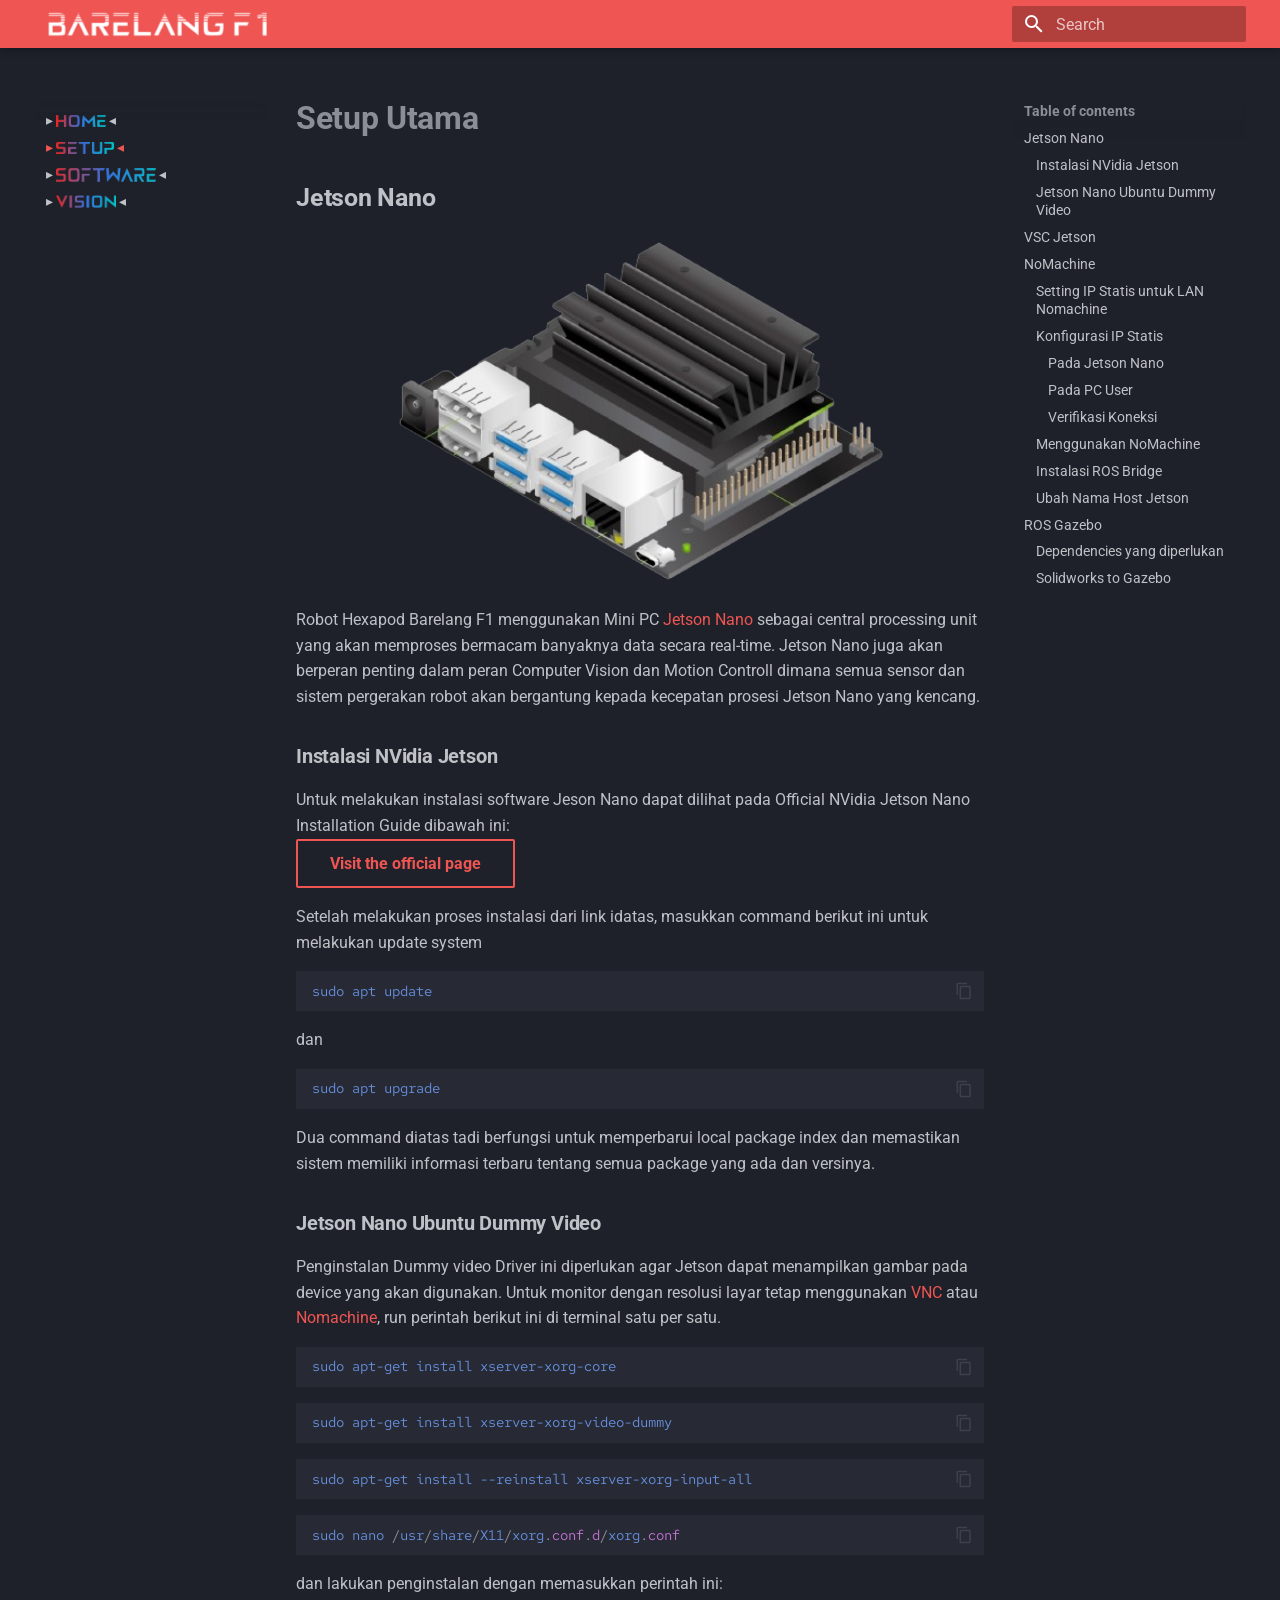
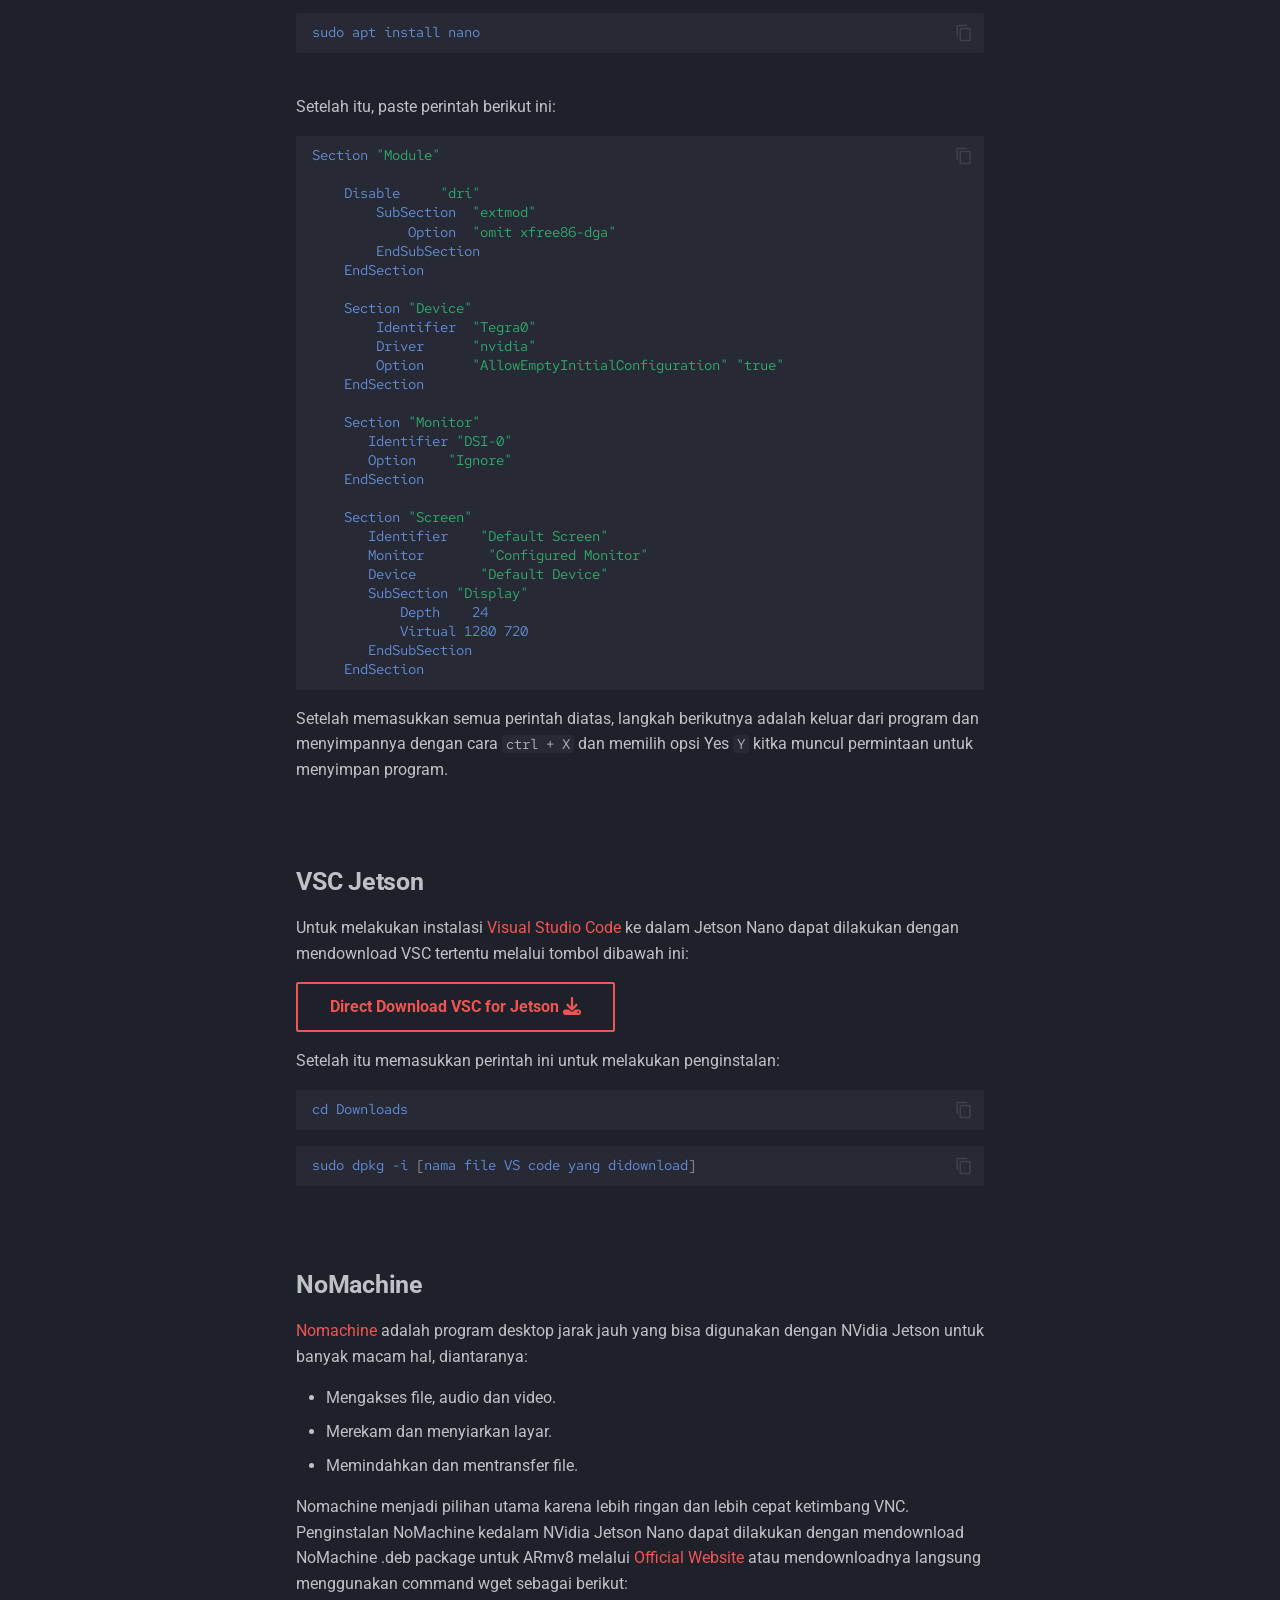
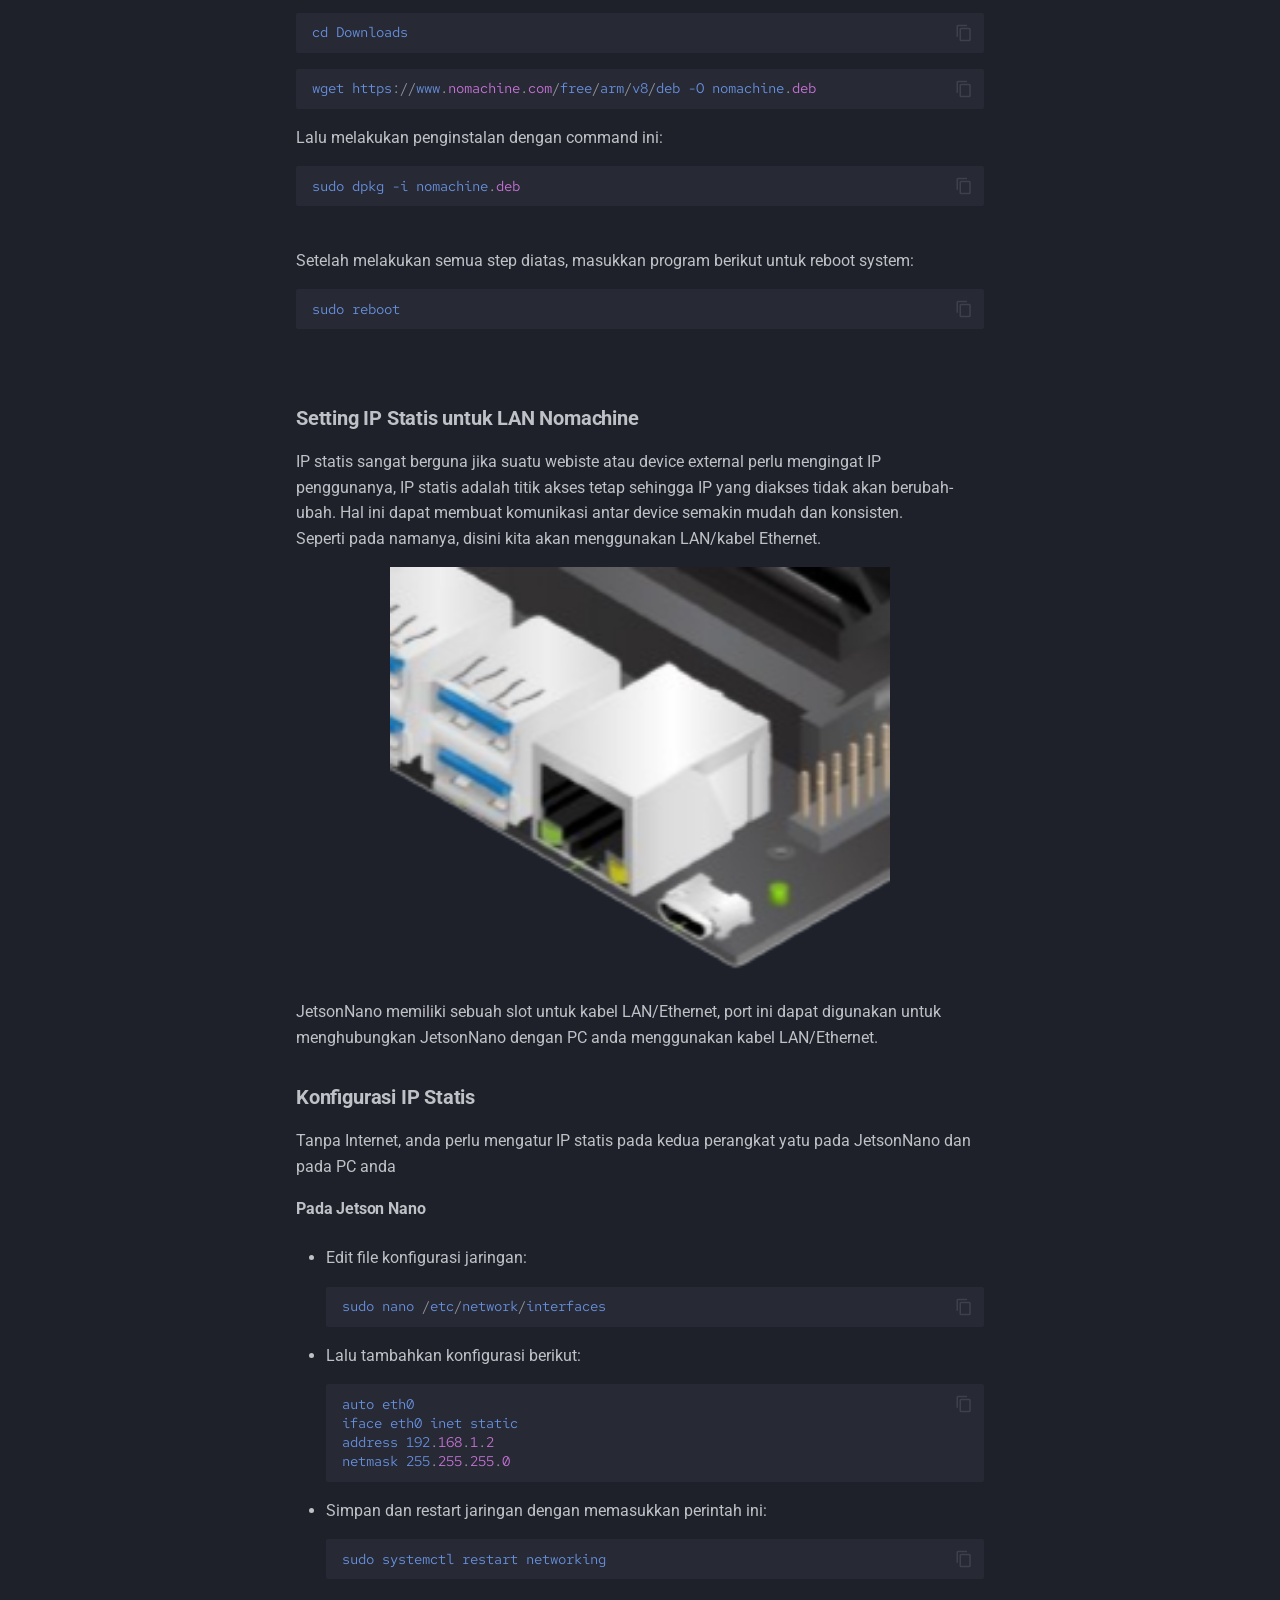
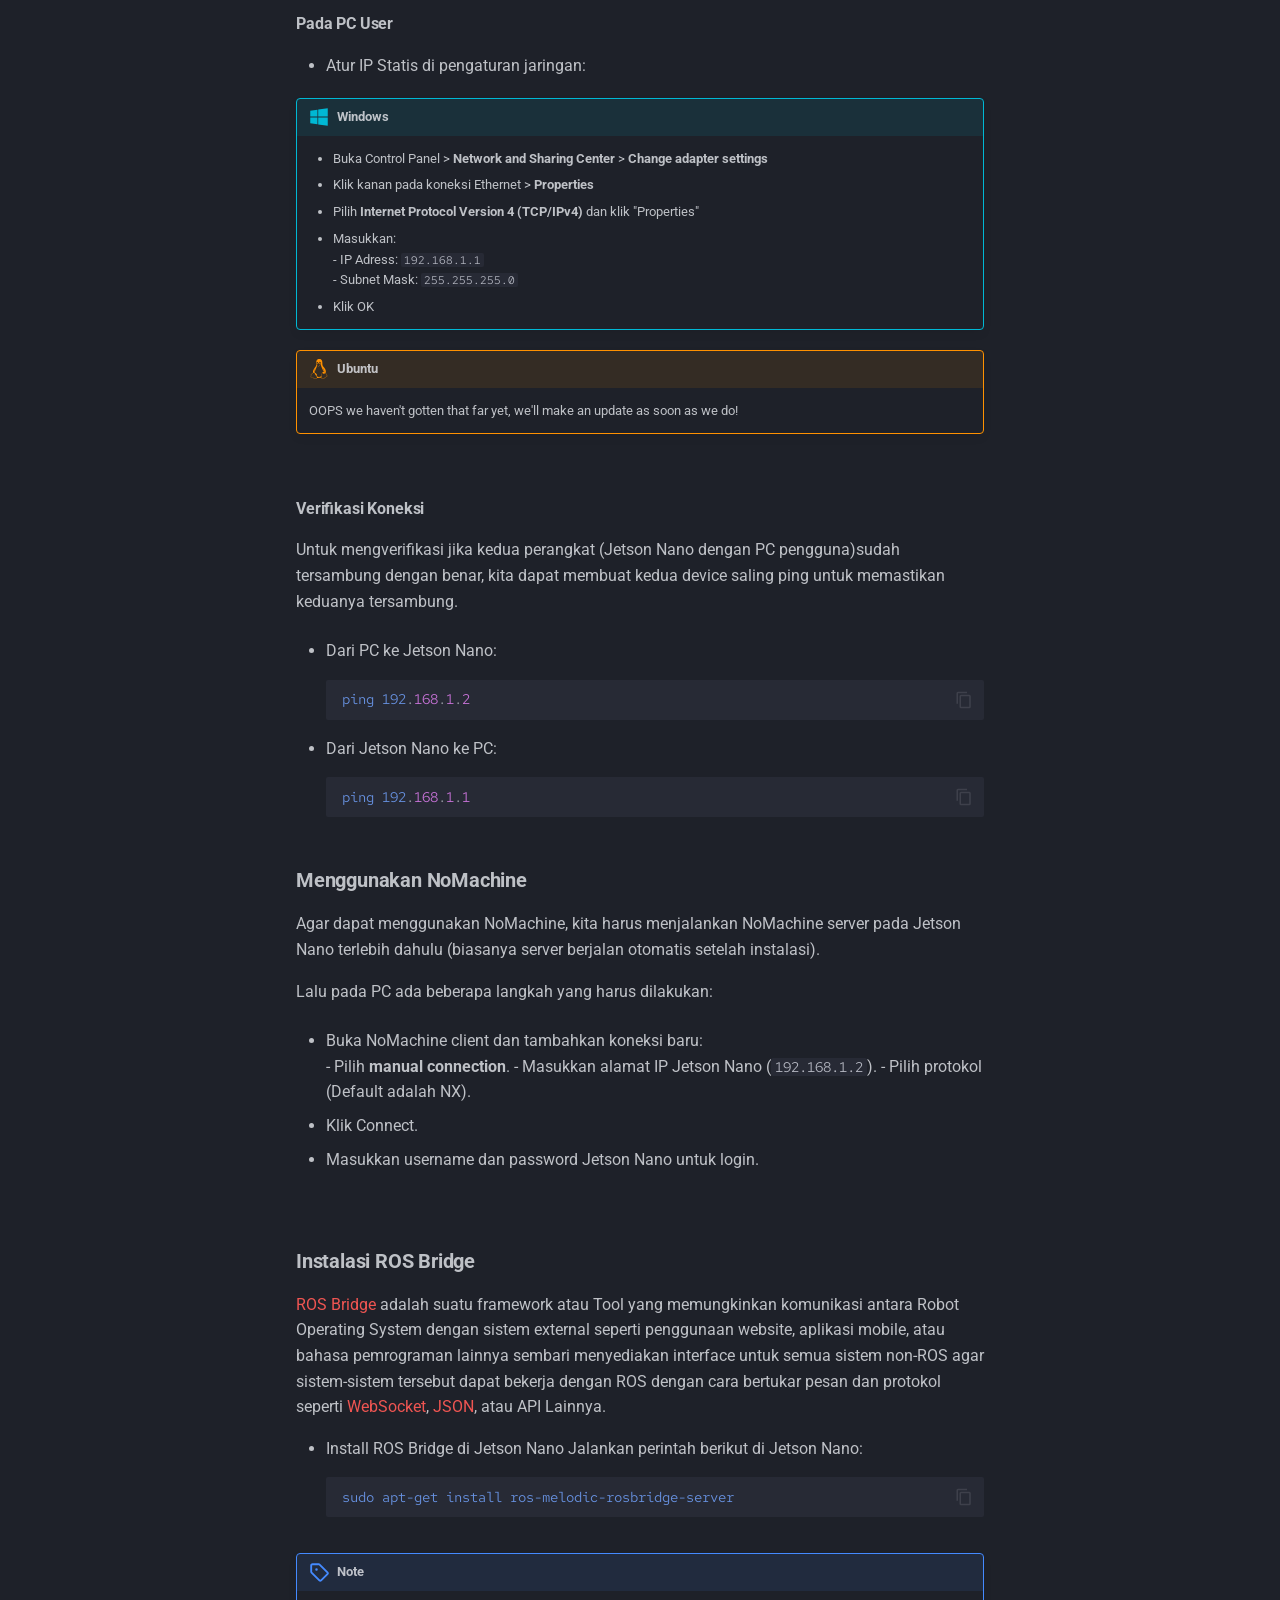
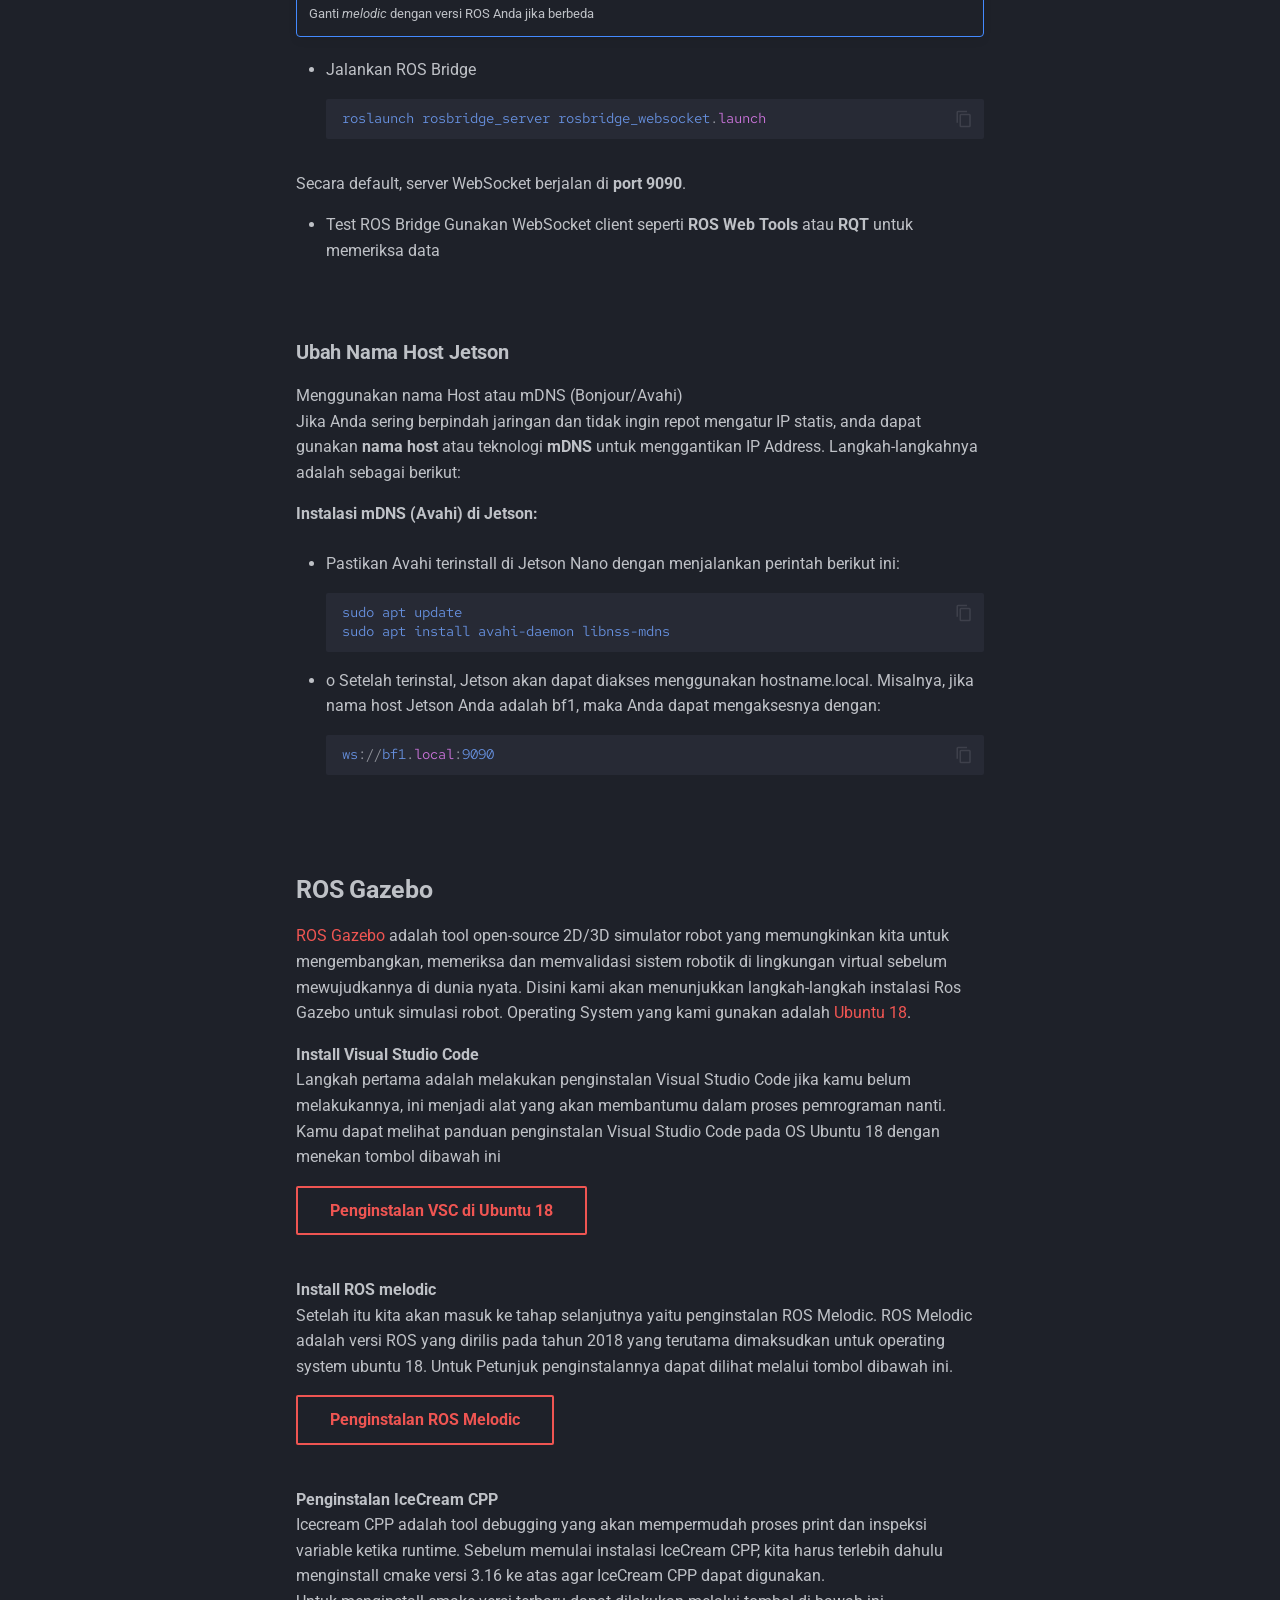
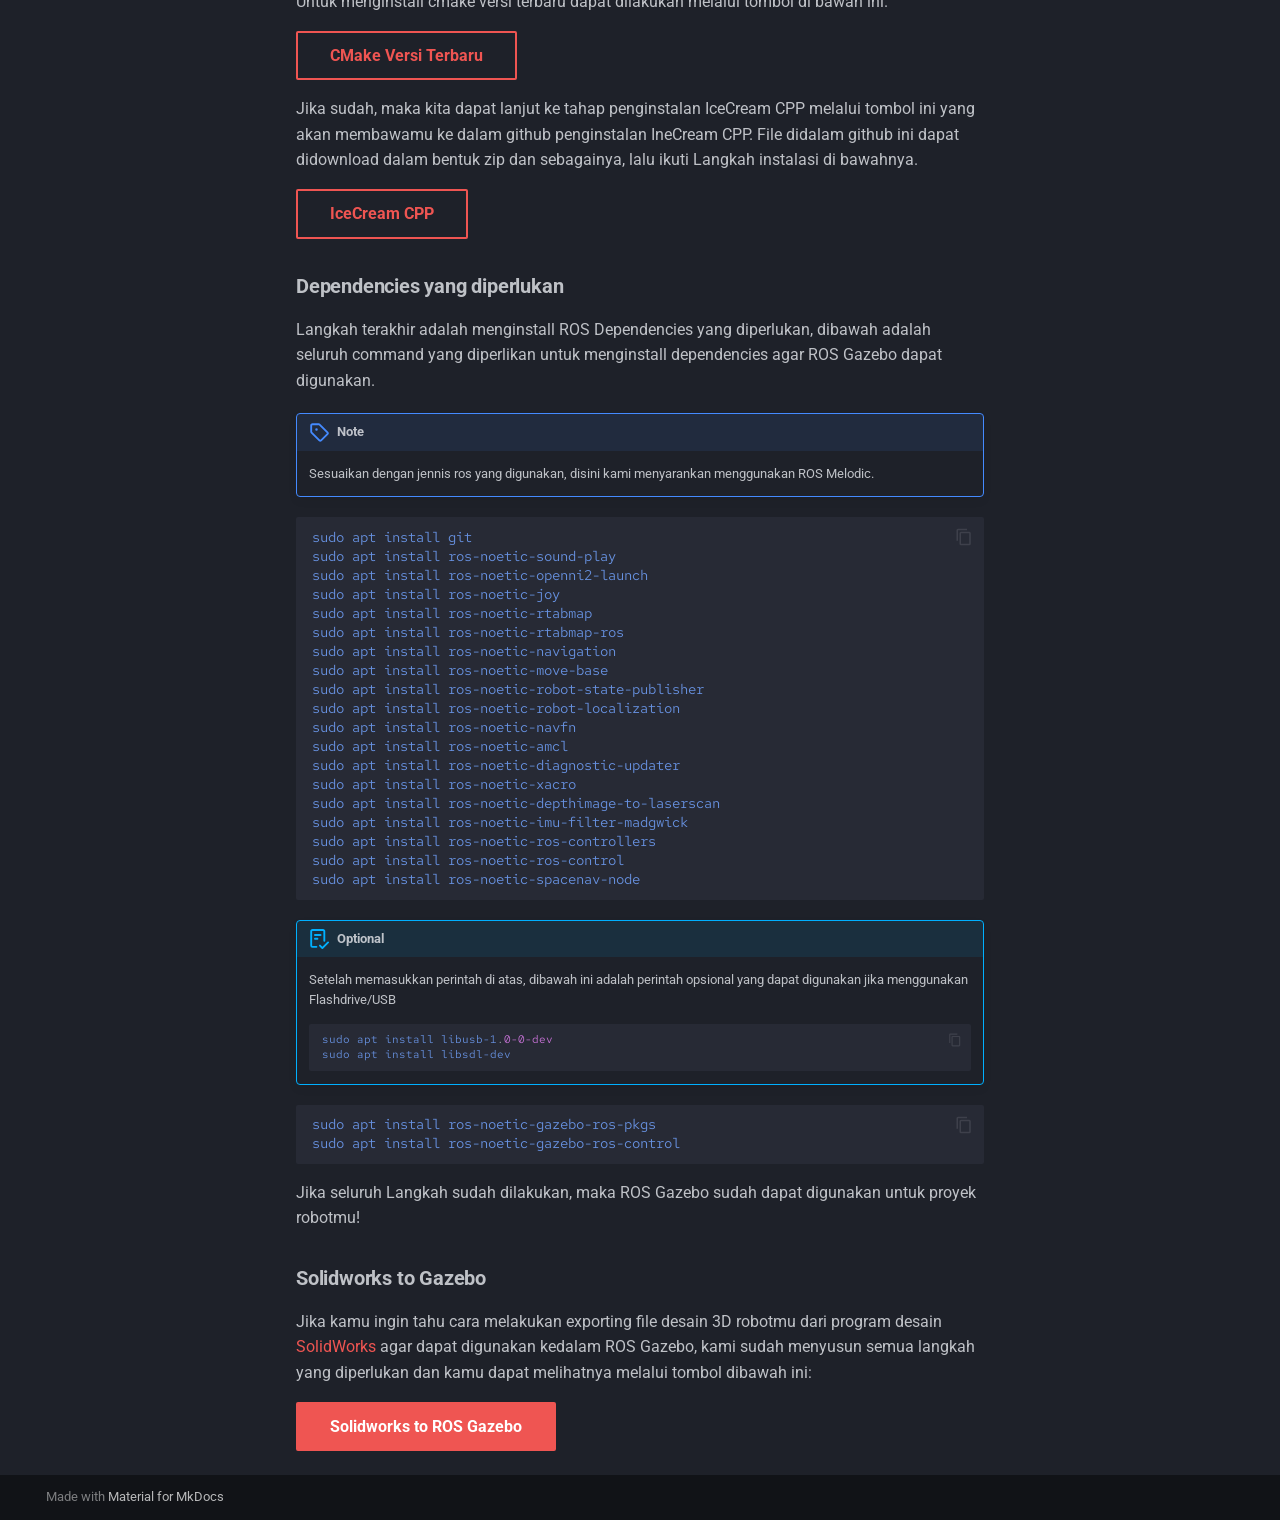
==== 2-setup/index.html @ 75267189 "refresh" ====
<!doctype html>
<html lang="en" class="no-js">
  <head>
    
      <meta charset="utf-8">
      <meta name="viewport" content="width=device-width,initial-scale=1">
      
      
      
        <link rel="canonical" href="https://arudoon.github.io/MkDocs_Dokumentasi/2-setup/">
      
      
        <link rel="prev" href="..">
      
      
        <link rel="next" href="../3-instalasiSoftware/">
      
      
      <link rel="icon" href="../assets/pictures/F1Maskot.png">
      <meta name="generator" content="mkdocs-1.6.1, mkdocs-material-9.5.49">
    
    
      
        <title>Barelang F1 Documentation - </title>
      
    
    
      <link rel="stylesheet" href="../assets/stylesheets/main.6f8fc17f.min.css">
      
        
        <link rel="stylesheet" href="../assets/stylesheets/palette.06af60db.min.css">
      
      
  
  
    
    
  
    
    
  
    
    
  
    
    
  
    
    
  
    
    
  
    
    
  
    
    
  
    
    
  
    
    
  
    
    
  
    
    
  
  
  <style>:root{--md-admonition-icon--note:url('data:image/svg+xml;charset=utf-8,<svg xmlns="http://www.w3.org/2000/svg" viewBox="0 0 16 16"><path d="M1 7.775V2.75C1 1.784 1.784 1 2.75 1h5.025c.464 0 .91.184 1.238.513l6.25 6.25a1.75 1.75 0 0 1 0 2.474l-5.026 5.026a1.75 1.75 0 0 1-2.474 0l-6.25-6.25A1.75 1.75 0 0 1 1 7.775m1.5 0c0 .066.026.13.073.177l6.25 6.25a.25.25 0 0 0 .354 0l5.025-5.025a.25.25 0 0 0 0-.354l-6.25-6.25a.25.25 0 0 0-.177-.073H2.75a.25.25 0 0 0-.25.25ZM6 5a1 1 0 1 1 0 2 1 1 0 0 1 0-2"/></svg>');--md-admonition-icon--abstract:url('data:image/svg+xml;charset=utf-8,<svg xmlns="http://www.w3.org/2000/svg" viewBox="0 0 16 16"><path d="M2.5 1.75v11.5c0 .138.112.25.25.25h3.17a.75.75 0 0 1 0 1.5H2.75A1.75 1.75 0 0 1 1 13.25V1.75C1 .784 1.784 0 2.75 0h8.5C12.216 0 13 .784 13 1.75v7.736a.75.75 0 0 1-1.5 0V1.75a.25.25 0 0 0-.25-.25h-8.5a.25.25 0 0 0-.25.25m13.274 9.537zl-4.557 4.45a.75.75 0 0 1-1.055-.008l-1.943-1.95a.75.75 0 0 1 1.062-1.058l1.419 1.425 4.026-3.932a.75.75 0 1 1 1.048 1.074M4.75 4h4.5a.75.75 0 0 1 0 1.5h-4.5a.75.75 0 0 1 0-1.5M4 7.75A.75.75 0 0 1 4.75 7h2a.75.75 0 0 1 0 1.5h-2A.75.75 0 0 1 4 7.75"/></svg>');--md-admonition-icon--info:url('data:image/svg+xml;charset=utf-8,<svg xmlns="http://www.w3.org/2000/svg" viewBox="0 0 448 512"><!--! Font Awesome Free 6.7.1 by @fontawesome - https://fontawesome.com License - https://fontawesome.com/license/free (Icons: CC BY 4.0, Fonts: SIL OFL 1.1, Code: MIT License) Copyright 2024 Fonticons, Inc.--><path d="m0 93.7 183.6-25.3v177.4H0zm0 324.6 183.6 25.3V268.4H0zm203.8 28L448 480V268.4H203.8zm0-380.6v180.1H448V32z"/></svg>');--md-admonition-icon--tip:url('data:image/svg+xml;charset=utf-8,<svg xmlns="http://www.w3.org/2000/svg" viewBox="0 0 16 16"><path d="M3.499.75a.75.75 0 0 1 1.5 0v.996C5.9 2.903 6.793 3.65 7.662 4.376l.24.202c-.036-.694.055-1.422.426-2.163C9.1.873 10.794-.045 12.622.26 14.408.558 16 1.94 16 4.25c0 1.278-.954 2.575-2.44 2.734l.146.508.065.22c.203.701.412 1.455.476 2.226.142 1.707-.4 3.03-1.487 3.898C11.714 14.671 10.27 15 8.75 15h-6a.75.75 0 0 1 0-1.5h1.376a4.5 4.5 0 0 1-.563-1.191 3.84 3.84 0 0 1-.05-2.063 4.65 4.65 0 0 1-2.025-.293.75.75 0 0 1 .525-1.406c1.357.507 2.376-.006 2.698-.318l.009-.01a.747.747 0 0 1 1.06 0 .75.75 0 0 1-.012 1.074c-.912.92-.992 1.835-.768 2.586.221.74.745 1.337 1.196 1.621H8.75c1.343 0 2.398-.296 3.074-.836.635-.507 1.036-1.31.928-2.602-.05-.603-.216-1.224-.422-1.93l-.064-.221c-.12-.407-.246-.84-.353-1.29a2.4 2.4 0 0 1-.507-.441 3.1 3.1 0 0 1-.633-1.248.75.75 0 0 1 1.455-.364c.046.185.144.436.31.627.146.168.353.305.712.305.738 0 1.25-.615 1.25-1.25 0-1.47-.95-2.315-2.123-2.51-1.172-.196-2.227.387-2.706 1.345-.46.92-.27 1.774.019 3.062l.042.19.01.05c.348.443.666.949.94 1.553a.75.75 0 1 1-1.365.62c-.553-1.217-1.32-1.94-2.3-2.768L6.7 5.527c-.814-.68-1.75-1.462-2.692-2.619a3.7 3.7 0 0 0-1.023.88c-.406.495-.663 1.036-.722 1.508.116.122.306.21.591.239.388.038.797-.06 1.032-.19a.75.75 0 0 1 .728 1.31c-.515.287-1.23.439-1.906.373-.682-.067-1.473-.38-1.879-1.193L.75 5.677V5.5c0-.984.48-1.94 1.077-2.664.46-.559 1.05-1.055 1.673-1.353z"/></svg>');--md-admonition-icon--success:url('data:image/svg+xml;charset=utf-8,<svg xmlns="http://www.w3.org/2000/svg" viewBox="0 0 16 16"><path d="M13.78 4.22a.75.75 0 0 1 0 1.06l-7.25 7.25a.75.75 0 0 1-1.06 0L2.22 9.28a.75.75 0 0 1 .018-1.042.75.75 0 0 1 1.042-.018L6 10.94l6.72-6.72a.75.75 0 0 1 1.06 0"/></svg>');--md-admonition-icon--question:url('data:image/svg+xml;charset=utf-8,<svg xmlns="http://www.w3.org/2000/svg" viewBox="0 0 16 16"><path d="M0 8a8 8 0 1 1 16 0A8 8 0 0 1 0 8m8-6.5a6.5 6.5 0 1 0 0 13 6.5 6.5 0 0 0 0-13M6.92 6.085h.001a.749.749 0 1 1-1.342-.67c.169-.339.436-.701.849-.977C6.845 4.16 7.369 4 8 4a2.76 2.76 0 0 1 1.637.525c.503.377.863.965.863 1.725 0 .448-.115.83-.329 1.15-.205.307-.47.513-.692.662-.109.072-.22.138-.313.195l-.006.004a6 6 0 0 0-.26.16 1 1 0 0 0-.276.245.75.75 0 0 1-1.248-.832c.184-.264.42-.489.692-.661q.154-.1.313-.195l.007-.004c.1-.061.182-.11.258-.161a1 1 0 0 0 .277-.245C8.96 6.514 9 6.427 9 6.25a.61.61 0 0 0-.262-.525A1.27 1.27 0 0 0 8 5.5c-.369 0-.595.09-.74.187a1 1 0 0 0-.34.398M9 11a1 1 0 1 1-2 0 1 1 0 0 1 2 0"/></svg>');--md-admonition-icon--warning:url('data:image/svg+xml;charset=utf-8,<svg xmlns="http://www.w3.org/2000/svg" viewBox="0 0 448 512"><!--! Font Awesome Free 6.7.1 by @fontawesome - https://fontawesome.com License - https://fontawesome.com/license/free (Icons: CC BY 4.0, Fonts: SIL OFL 1.1, Code: MIT License) Copyright 2024 Fonticons, Inc.--><path d="M220.8 123.3c1 .5 1.8 1.7 3 1.7 1.1 0 2.8-.4 2.9-1.5.2-1.4-1.9-2.3-3.2-2.9-1.7-.7-3.9-1-5.5-.1-.4.2-.8.7-.6 1.1.3 1.3 2.3 1.1 3.4 1.7m-21.9 1.7c1.2 0 2-1.2 3-1.7 1.1-.6 3.1-.4 3.5-1.6.2-.4-.2-.9-.6-1.1-1.6-.9-3.8-.6-5.5.1-1.3.6-3.4 1.5-3.2 2.9.1 1 1.8 1.5 2.8 1.4M420 403.8c-3.6-4-5.3-11.6-7.2-19.7-1.8-8.1-3.9-16.8-10.5-22.4-1.3-1.1-2.6-2.1-4-2.9-1.3-.8-2.7-1.5-4.1-2 9.2-27.3 5.6-54.5-3.7-79.1-11.4-30.1-31.3-56.4-46.5-74.4-17.1-21.5-33.7-41.9-33.4-72C311.1 85.4 315.7.1 234.8 0 132.4-.2 158 103.4 156.9 135.2c-1.7 23.4-6.4 41.8-22.5 64.7-18.9 22.5-45.5 58.8-58.1 96.7-6 17.9-8.8 36.1-6.2 53.3-6.5 5.8-11.4 14.7-16.6 20.2-4.2 4.3-10.3 5.9-17 8.3s-14 6-18.5 14.5c-2.1 3.9-2.8 8.1-2.8 12.4 0 3.9.6 7.9 1.2 11.8 1.2 8.1 2.5 15.7.8 20.8-5.2 14.4-5.9 24.4-2.2 31.7 3.8 7.3 11.4 10.5 20.1 12.3 17.3 3.6 40.8 2.7 59.3 12.5 19.8 10.4 39.9 14.1 55.9 10.4 11.6-2.6 21.1-9.6 25.9-20.2 12.5-.1 26.3-5.4 48.3-6.6 14.9-1.2 33.6 5.3 55.1 4.1.6 2.3 1.4 4.6 2.5 6.7v.1c8.3 16.7 23.8 24.3 40.3 23 16.6-1.3 34.1-11 48.3-27.9 13.6-16.4 36-23.2 50.9-32.2 7.4-4.5 13.4-10.1 13.9-18.3.4-8.2-4.4-17.3-15.5-29.7M223.7 87.3c9.8-22.2 34.2-21.8 44-.4 6.5 14.2 3.6 30.9-4.3 40.4-1.6-.8-5.9-2.6-12.6-4.9 1.1-1.2 3.1-2.7 3.9-4.6 4.8-11.8-.2-27-9.1-27.3-7.3-.5-13.9 10.8-11.8 23-4.1-2-9.4-3.5-13-4.4-1-6.9-.3-14.6 2.9-21.8M183 75.8c10.1 0 20.8 14.2 19.1 33.5-3.5 1-7.1 2.5-10.2 4.6 1.2-8.9-3.3-20.1-9.6-19.6-8.4.7-9.8 21.2-1.8 28.1 1 .8 1.9-.2-5.9 5.5-15.6-14.6-10.5-52.1 8.4-52.1m-13.6 60.7c6.2-4.6 13.6-10 14.1-10.5 4.7-4.4 13.5-14.2 27.9-14.2 7.1 0 15.6 2.3 25.9 8.9 6.3 4.1 11.3 4.4 22.6 9.3 8.4 3.5 13.7 9.7 10.5 18.2-2.6 7.1-11 14.4-22.7 18.1-11.1 3.6-19.8 16-38.2 14.9-3.9-.2-7-1-9.6-2.1-8-3.5-12.2-10.4-20-15-8.6-4.8-13.2-10.4-14.7-15.3q-2.1-7.35 4.2-12.3m3.3 334c-2.7 35.1-43.9 34.4-75.3 18-29.9-15.8-68.6-6.5-76.5-21.9-2.4-4.7-2.4-12.7 2.6-26.4v-.2c2.4-7.6.6-16-.6-23.9-1.2-7.8-1.8-15 .9-20 3.5-6.7 8.5-9.1 14.8-11.3 10.3-3.7 11.8-3.4 19.6-9.9 5.5-5.7 9.5-12.9 14.3-18 5.1-5.5 10-8.1 17.7-6.9 8.1 1.2 15.1 6.8 21.9 16l19.6 35.6c9.5 19.9 43.1 48.4 41 68.9m-1.4-25.9c-4.1-6.6-9.6-13.6-14.4-19.6 7.1 0 14.2-2.2 16.7-8.9 2.3-6.2 0-14.9-7.4-24.9-13.5-18.2-38.3-32.5-38.3-32.5-13.5-8.4-21.1-18.7-24.6-29.9s-3-23.3-.3-35.2c5.2-22.9 18.6-45.2 27.2-59.2 2.3-1.7.8 3.2-8.7 20.8-8.5 16.1-24.4 53.3-2.6 82.4.6-20.7 5.5-41.8 13.8-61.5 12-27.4 37.3-74.9 39.3-112.7 1.1.8 4.6 3.2 6.2 4.1 4.6 2.7 8.1 6.7 12.6 10.3 12.4 10 28.5 9.2 42.4 1.2 6.2-3.5 11.2-7.5 15.9-9 9.9-3.1 17.8-8.6 22.3-15 7.7 30.4 25.7 74.3 37.2 95.7 6.1 11.4 18.3 35.5 23.6 64.6 3.3-.1 7 .4 10.9 1.4 13.8-35.7-11.7-74.2-23.3-84.9-4.7-4.6-4.9-6.6-2.6-6.5 12.6 11.2 29.2 33.7 35.2 59 2.8 11.6 3.3 23.7.4 35.7 16.4 6.8 35.9 17.9 30.7 34.8-2.2-.1-3.2 0-4.2 0 3.2-10.1-3.9-17.6-22.8-26.1-19.6-8.6-36-8.6-38.3 12.5-12.1 4.2-18.3 14.7-21.4 27.3-2.8 11.2-3.6 24.7-4.4 39.9-.5 7.7-3.6 18-6.8 29-32.1 22.9-76.7 32.9-114.3 7.2m257.4-11.5c-.9 16.8-41.2 19.9-63.2 46.5-13.2 15.7-29.4 24.4-43.6 25.5s-26.5-4.8-33.7-19.3c-4.7-11.1-2.4-23.1 1.1-36.3 3.7-14.2 9.2-28.8 9.9-40.6.8-15.2 1.7-28.5 4.2-38.7 2.6-10.3 6.6-17.2 13.7-21.1.3-.2.7-.3 1-.5.8 13.2 7.3 26.6 18.8 29.5 12.6 3.3 30.7-7.5 38.4-16.3 9-.3 15.7-.9 22.6 5.1 9.9 8.5 7.1 30.3 17.1 41.6 10.6 11.6 14 19.5 13.7 24.6M173.3 148.7c2 1.9 4.7 4.5 8 7.1 6.6 5.2 15.8 10.6 27.3 10.6 11.6 0 22.5-5.9 31.8-10.8 4.9-2.6 10.9-7 14.8-10.4s5.9-6.3 3.1-6.6-2.6 2.6-6 5.1c-4.4 3.2-9.7 7.4-13.9 9.8-7.4 4.2-19.5 10.2-29.9 10.2s-18.7-4.8-24.9-9.7c-3.1-2.5-5.7-5-7.7-6.9-1.5-1.4-1.9-4.6-4.3-4.9-1.4-.1-1.8 3.7 1.7 6.5"/></svg>');--md-admonition-icon--failure:url('data:image/svg+xml;charset=utf-8,<svg xmlns="http://www.w3.org/2000/svg" viewBox="0 0 16 16"><path d="M2.344 2.343za8 8 0 0 1 11.314 11.314A8.002 8.002 0 0 1 .234 10.089a8 8 0 0 1 2.11-7.746m1.06 10.253a6.5 6.5 0 1 0 9.108-9.275 6.5 6.5 0 0 0-9.108 9.275M6.03 4.97 8 6.94l1.97-1.97a.749.749 0 0 1 1.275.326.75.75 0 0 1-.215.734L9.06 8l1.97 1.97a.749.749 0 0 1-.326 1.275.75.75 0 0 1-.734-.215L8 9.06l-1.97 1.97a.749.749 0 0 1-1.275-.326.75.75 0 0 1 .215-.734L6.94 8 4.97 6.03a.75.75 0 0 1 .018-1.042.75.75 0 0 1 1.042-.018"/></svg>');--md-admonition-icon--danger:url('data:image/svg+xml;charset=utf-8,<svg xmlns="http://www.w3.org/2000/svg" viewBox="0 0 16 16"><path d="M9.504.43a1.516 1.516 0 0 1 2.437 1.713L10.415 5.5h2.123c1.57 0 2.346 1.909 1.22 3.004l-7.34 7.142a1.25 1.25 0 0 1-.871.354h-.302a1.25 1.25 0 0 1-1.157-1.723L5.633 10.5H3.462c-1.57 0-2.346-1.909-1.22-3.004zm1.047 1.074L3.286 8.571A.25.25 0 0 0 3.462 9H6.75a.75.75 0 0 1 .694 1.034l-1.713 4.188 6.982-6.793A.25.25 0 0 0 12.538 7H9.25a.75.75 0 0 1-.683-1.06l2.008-4.418.003-.006-.004-.009-.006-.006-.008-.001q-.005 0-.009.004"/></svg>');--md-admonition-icon--bug:url('data:image/svg+xml;charset=utf-8,<svg xmlns="http://www.w3.org/2000/svg" viewBox="0 0 16 16"><path d="M4.72.22a.75.75 0 0 1 1.06 0l1 .999a3.5 3.5 0 0 1 2.441 0l.999-1a.748.748 0 0 1 1.265.332.75.75 0 0 1-.205.729l-.775.776c.616.63.995 1.493.995 2.444v.327q0 .15-.025.292c.408.14.764.392 1.029.722l1.968-.787a.75.75 0 0 1 .556 1.392L13 7.258V9h2.25a.75.75 0 0 1 0 1.5H13v.5q-.002.615-.141 1.186l2.17.868a.75.75 0 0 1-.557 1.392l-2.184-.873A5 5 0 0 1 8 16a5 5 0 0 1-4.288-2.427l-2.183.873a.75.75 0 0 1-.558-1.392l2.17-.868A5 5 0 0 1 3 11v-.5H.75a.75.75 0 0 1 0-1.5H3V7.258L.971 6.446a.75.75 0 0 1 .558-1.392l1.967.787c.265-.33.62-.583 1.03-.722a1.7 1.7 0 0 1-.026-.292V4.5c0-.951.38-1.814.995-2.444L4.72 1.28a.75.75 0 0 1 0-1.06m.53 6.28a.75.75 0 0 0-.75.75V11a3.5 3.5 0 1 0 7 0V7.25a.75.75 0 0 0-.75-.75ZM6.173 5h3.654A.17.17 0 0 0 10 4.827V4.5a2 2 0 1 0-4 0v.327c0 .096.077.173.173.173"/></svg>');--md-admonition-icon--example:url('data:image/svg+xml;charset=utf-8,<svg xmlns="http://www.w3.org/2000/svg" viewBox="0 0 16 16"><path d="M5 5.782V2.5h-.25a.75.75 0 0 1 0-1.5h6.5a.75.75 0 0 1 0 1.5H11v3.282l3.666 5.76C15.619 13.04 14.543 15 12.767 15H3.233c-1.776 0-2.852-1.96-1.899-3.458Zm-2.4 6.565a.75.75 0 0 0 .633 1.153h9.534a.75.75 0 0 0 .633-1.153L12.225 10.5h-8.45ZM9.5 2.5h-3V6c0 .143-.04.283-.117.403L4.73 9h6.54L9.617 6.403A.75.75 0 0 1 9.5 6Z"/></svg>');--md-admonition-icon--quote:url('data:image/svg+xml;charset=utf-8,<svg xmlns="http://www.w3.org/2000/svg" viewBox="0 0 16 16"><path d="M1.75 2.5h10.5a.75.75 0 0 1 0 1.5H1.75a.75.75 0 0 1 0-1.5m4 5h8.5a.75.75 0 0 1 0 1.5h-8.5a.75.75 0 0 1 0-1.5m0 5h8.5a.75.75 0 0 1 0 1.5h-8.5a.75.75 0 0 1 0-1.5M2.5 7.75v6a.75.75 0 0 1-1.5 0v-6a.75.75 0 0 1 1.5 0"/></svg>');}</style>



    
    
      
    
    
      
        
        
        <link rel="preconnect" href="https://fonts.gstatic.com" crossorigin>
        <link rel="stylesheet" href="https://fonts.googleapis.com/css?family=Roboto:300,300i,400,400i,700,700i%7CRed+Hat+Mono:400,400i,700,700i&display=fallback">
        <style>:root{--md-text-font:"Roboto";--md-code-font:"Red Hat Mono"}</style>
      
    
    
    <script>__md_scope=new URL("..",location),__md_hash=e=>[...e].reduce(((e,_)=>(e<<5)-e+_.charCodeAt(0)),0),__md_get=(e,_=localStorage,t=__md_scope)=>JSON.parse(_.getItem(t.pathname+"."+e)),__md_set=(e,_,t=localStorage,a=__md_scope)=>{try{t.setItem(a.pathname+"."+e,JSON.stringify(_))}catch(e){}}</script>
    
      

    
    
    
  </head>
  
  
    
    
    
    
    
    <body dir="ltr" data-md-color-scheme="slate" data-md-color-primary="red" data-md-color-accent="light-green">
  
    
    <input class="md-toggle" data-md-toggle="drawer" type="checkbox" id="__drawer" autocomplete="off">
    <input class="md-toggle" data-md-toggle="search" type="checkbox" id="__search" autocomplete="off">
    <label class="md-overlay" for="__drawer"></label>
    <div data-md-component="skip">
      
        
        <a href="#setup-utama" class="md-skip">
          Skip to content
        </a>
      
    </div>
    <div data-md-component="announce">
      
    </div>
    
    
      

  

<header class="md-header md-header--shadow" data-md-component="header">
  <nav class="md-header__inner md-grid" aria-label="Header">
    <a href=".." title="" class="md-header__button md-logo" aria-label="" data-md-component="logo">
      
  <img src="https://arudoon.github.io/MkDocs_Dokumentasi/assets/icons/barelangf1white.png" alt="logo">

    </a>
    <label class="md-header__button md-icon" for="__drawer">
      
      <svg xmlns="http://www.w3.org/2000/svg" viewBox="0 0 24 24"><path d="M3 6h18v2H3zm0 5h18v2H3zm0 5h18v2H3z"/></svg>
    </label>
    <div class="md-header__title" data-md-component="header-title">
      <div class="md-header__ellipsis">
        <div class="md-header__topic">
          <span class="md-ellipsis">
            
          </span>
        </div>
        <div class="md-header__topic" data-md-component="header-topic">
          <span class="md-ellipsis">
            
              Barelang F1 Documentation
            
          </span>
        </div>
      </div>
    </div>
    
      
    
    
    
    
      <label class="md-header__button md-icon" for="__search">
        
        <svg xmlns="http://www.w3.org/2000/svg" viewBox="0 0 24 24"><path d="M9.5 3A6.5 6.5 0 0 1 16 9.5c0 1.61-.59 3.09-1.56 4.23l.27.27h.79l5 5-1.5 1.5-5-5v-.79l-.27-.27A6.52 6.52 0 0 1 9.5 16 6.5 6.5 0 0 1 3 9.5 6.5 6.5 0 0 1 9.5 3m0 2C7 5 5 7 5 9.5S7 14 9.5 14 14 12 14 9.5 12 5 9.5 5"/></svg>
      </label>
      <div class="md-search" data-md-component="search" role="dialog">
  <label class="md-search__overlay" for="__search"></label>
  <div class="md-search__inner" role="search">
    <form class="md-search__form" name="search">
      <input type="text" class="md-search__input" name="query" aria-label="Search" placeholder="Search" autocapitalize="off" autocorrect="off" autocomplete="off" spellcheck="false" data-md-component="search-query" required>
      <label class="md-search__icon md-icon" for="__search">
        
        <svg xmlns="http://www.w3.org/2000/svg" viewBox="0 0 24 24"><path d="M9.5 3A6.5 6.5 0 0 1 16 9.5c0 1.61-.59 3.09-1.56 4.23l.27.27h.79l5 5-1.5 1.5-5-5v-.79l-.27-.27A6.52 6.52 0 0 1 9.5 16 6.5 6.5 0 0 1 3 9.5 6.5 6.5 0 0 1 9.5 3m0 2C7 5 5 7 5 9.5S7 14 9.5 14 14 12 14 9.5 12 5 9.5 5"/></svg>
        
        <svg xmlns="http://www.w3.org/2000/svg" viewBox="0 0 24 24"><path d="M20 11v2H8l5.5 5.5-1.42 1.42L4.16 12l7.92-7.92L13.5 5.5 8 11z"/></svg>
      </label>
      <nav class="md-search__options" aria-label="Search">
        
        <button type="reset" class="md-search__icon md-icon" title="Clear" aria-label="Clear" tabindex="-1">
          
          <svg xmlns="http://www.w3.org/2000/svg" viewBox="0 0 24 24"><path d="M19 6.41 17.59 5 12 10.59 6.41 5 5 6.41 10.59 12 5 17.59 6.41 19 12 13.41 17.59 19 19 17.59 13.41 12z"/></svg>
        </button>
      </nav>
      
    </form>
    <div class="md-search__output">
      <div class="md-search__scrollwrap" tabindex="0" data-md-scrollfix>
        <div class="md-search-result" data-md-component="search-result">
          <div class="md-search-result__meta">
            Initializing search
          </div>
          <ol class="md-search-result__list" role="presentation"></ol>
        </div>
      </div>
    </div>
  </div>
</div>
    
    
  </nav>
  
</header>
    
    <div class="md-container" data-md-component="container">
      
      
        
          
        
      
      <main class="md-main" data-md-component="main">
        <div class="md-main__inner md-grid">
          
            
              
              <div class="md-sidebar md-sidebar--primary" data-md-component="sidebar" data-md-type="navigation" >
                <div class="md-sidebar__scrollwrap">
                  <div class="md-sidebar__inner">
                    



<nav class="md-nav md-nav--primary" aria-label="Navigation" data-md-level="0">
  <label class="md-nav__title" for="__drawer">
    <a href=".." title="" class="md-nav__button md-logo" aria-label="" data-md-component="logo">
      
  <img src="https://arudoon.github.io/MkDocs_Dokumentasi/assets/icons/barelangf1white.png" alt="logo">

    </a>
    
  </label>
  
  <ul class="md-nav__list" data-md-scrollfix>
    
      
      
  
  
  
  
    <li class="md-nav__item">
      <a href=".." class="md-nav__link">
        
  
  <span class="md-ellipsis">
    ▸ <img src='https://arudoon.github.io/MkDocs_Dokumentasi/assets/icons/home.png' style='width:50px; vertical-align:middle;'> ◂
  </span>
  

      </a>
    </li>
  

    
      
      
  
  
    
  
  
  
    <li class="md-nav__item md-nav__item--active">
      
      <input class="md-nav__toggle md-toggle" type="checkbox" id="__toc">
      
      
        
      
      
        <label class="md-nav__link md-nav__link--active" for="__toc">
          
  
  <span class="md-ellipsis">
    ▸ <img src='https://arudoon.github.io/MkDocs_Dokumentasi/assets/icons/setup.png' style='width:58px; vertical-align:middle;'> ◂
  </span>
  

          <span class="md-nav__icon md-icon"></span>
        </label>
      
      <a href="./" class="md-nav__link md-nav__link--active">
        
  
  <span class="md-ellipsis">
    ▸ <img src='https://arudoon.github.io/MkDocs_Dokumentasi/assets/icons/setup.png' style='width:58px; vertical-align:middle;'> ◂
  </span>
  

      </a>
      
        

<nav class="md-nav md-nav--secondary" aria-label="Table of contents">
  
  
  
    
  
  
    <label class="md-nav__title" for="__toc">
      <span class="md-nav__icon md-icon"></span>
      Table of contents
    </label>
    <ul class="md-nav__list" data-md-component="toc" data-md-scrollfix>
      
        <li class="md-nav__item">
  <a href="#jetson-nano" class="md-nav__link">
    <span class="md-ellipsis">
      Jetson Nano
    </span>
  </a>
  
    <nav class="md-nav" aria-label="Jetson Nano">
      <ul class="md-nav__list">
        
          <li class="md-nav__item">
  <a href="#instalasi-nvidia-jetson" class="md-nav__link">
    <span class="md-ellipsis">
      Instalasi NVidia Jetson
    </span>
  </a>
  
</li>
        
          <li class="md-nav__item">
  <a href="#jetson-nano-ubuntu-dummy-video" class="md-nav__link">
    <span class="md-ellipsis">
      Jetson Nano Ubuntu Dummy Video
    </span>
  </a>
  
</li>
        
      </ul>
    </nav>
  
</li>
      
        <li class="md-nav__item">
  <a href="#vsc-jetson" class="md-nav__link">
    <span class="md-ellipsis">
      VSC Jetson
    </span>
  </a>
  
</li>
      
        <li class="md-nav__item">
  <a href="#nomachine" class="md-nav__link">
    <span class="md-ellipsis">
      NoMachine
    </span>
  </a>
  
    <nav class="md-nav" aria-label="NoMachine">
      <ul class="md-nav__list">
        
          <li class="md-nav__item">
  <a href="#setting-ip-statis-untuk-lan-nomachine" class="md-nav__link">
    <span class="md-ellipsis">
      Setting IP Statis untuk LAN Nomachine
    </span>
  </a>
  
</li>
        
          <li class="md-nav__item">
  <a href="#konfigurasi-ip-statis" class="md-nav__link">
    <span class="md-ellipsis">
      Konfigurasi IP Statis
    </span>
  </a>
  
    <nav class="md-nav" aria-label="Konfigurasi IP Statis">
      <ul class="md-nav__list">
        
          <li class="md-nav__item">
  <a href="#pada-jetson-nano" class="md-nav__link">
    <span class="md-ellipsis">
      Pada Jetson Nano
    </span>
  </a>
  
</li>
        
          <li class="md-nav__item">
  <a href="#pada-pc-user" class="md-nav__link">
    <span class="md-ellipsis">
      Pada PC User
    </span>
  </a>
  
</li>
        
          <li class="md-nav__item">
  <a href="#verifikasi-koneksi" class="md-nav__link">
    <span class="md-ellipsis">
      Verifikasi Koneksi
    </span>
  </a>
  
</li>
        
      </ul>
    </nav>
  
</li>
        
          <li class="md-nav__item">
  <a href="#menggunakan-nomachine" class="md-nav__link">
    <span class="md-ellipsis">
      Menggunakan NoMachine
    </span>
  </a>
  
</li>
        
          <li class="md-nav__item">
  <a href="#instalasi-ros-bridge" class="md-nav__link">
    <span class="md-ellipsis">
      Instalasi ROS Bridge
    </span>
  </a>
  
</li>
        
          <li class="md-nav__item">
  <a href="#ubah-nama-host-jetson" class="md-nav__link">
    <span class="md-ellipsis">
      Ubah Nama Host Jetson
    </span>
  </a>
  
</li>
        
      </ul>
    </nav>
  
</li>
      
        <li class="md-nav__item">
  <a href="#ros-gazebo" class="md-nav__link">
    <span class="md-ellipsis">
      ROS Gazebo
    </span>
  </a>
  
    <nav class="md-nav" aria-label="ROS Gazebo">
      <ul class="md-nav__list">
        
          <li class="md-nav__item">
  <a href="#dependencies-yang-diperlukan" class="md-nav__link">
    <span class="md-ellipsis">
      Dependencies yang diperlukan
    </span>
  </a>
  
</li>
        
          <li class="md-nav__item">
  <a href="#solidworks-to-gazebo" class="md-nav__link">
    <span class="md-ellipsis">
      Solidworks to Gazebo
    </span>
  </a>
  
</li>
        
      </ul>
    </nav>
  
</li>
      
    </ul>
  
</nav>
      
    </li>
  

    
      
      
  
  
  
  
    <li class="md-nav__item">
      <a href="../3-instalasiSoftware/" class="md-nav__link">
        
  
  <span class="md-ellipsis">
    ▸ <img src='https://arudoon.github.io/MkDocs_Dokumentasi/assets/icons/software.png' style='width:100px; vertical-align:middle;'> ◂
  </span>
  

      </a>
    </li>
  

    
      
      
  
  
  
  
    <li class="md-nav__item">
      <a href="../4-instalasiVision/" class="md-nav__link">
        
  
  <span class="md-ellipsis">
    ▸ <img src='https://arudoon.github.io/MkDocs_Dokumentasi/assets/icons/vision.png' style='width:60px; vertical-align:middle;'> ◂
  </span>
  

      </a>
    </li>
  

    
  </ul>
</nav>
                  </div>
                </div>
              </div>
            
            
              
              <div class="md-sidebar md-sidebar--secondary" data-md-component="sidebar" data-md-type="toc" >
                <div class="md-sidebar__scrollwrap">
                  <div class="md-sidebar__inner">
                    

<nav class="md-nav md-nav--secondary" aria-label="Table of contents">
  
  
  
    
  
  
    <label class="md-nav__title" for="__toc">
      <span class="md-nav__icon md-icon"></span>
      Table of contents
    </label>
    <ul class="md-nav__list" data-md-component="toc" data-md-scrollfix>
      
        <li class="md-nav__item">
  <a href="#jetson-nano" class="md-nav__link">
    <span class="md-ellipsis">
      Jetson Nano
    </span>
  </a>
  
    <nav class="md-nav" aria-label="Jetson Nano">
      <ul class="md-nav__list">
        
          <li class="md-nav__item">
  <a href="#instalasi-nvidia-jetson" class="md-nav__link">
    <span class="md-ellipsis">
      Instalasi NVidia Jetson
    </span>
  </a>
  
</li>
        
          <li class="md-nav__item">
  <a href="#jetson-nano-ubuntu-dummy-video" class="md-nav__link">
    <span class="md-ellipsis">
      Jetson Nano Ubuntu Dummy Video
    </span>
  </a>
  
</li>
        
      </ul>
    </nav>
  
</li>
      
        <li class="md-nav__item">
  <a href="#vsc-jetson" class="md-nav__link">
    <span class="md-ellipsis">
      VSC Jetson
    </span>
  </a>
  
</li>
      
        <li class="md-nav__item">
  <a href="#nomachine" class="md-nav__link">
    <span class="md-ellipsis">
      NoMachine
    </span>
  </a>
  
    <nav class="md-nav" aria-label="NoMachine">
      <ul class="md-nav__list">
        
          <li class="md-nav__item">
  <a href="#setting-ip-statis-untuk-lan-nomachine" class="md-nav__link">
    <span class="md-ellipsis">
      Setting IP Statis untuk LAN Nomachine
    </span>
  </a>
  
</li>
        
          <li class="md-nav__item">
  <a href="#konfigurasi-ip-statis" class="md-nav__link">
    <span class="md-ellipsis">
      Konfigurasi IP Statis
    </span>
  </a>
  
    <nav class="md-nav" aria-label="Konfigurasi IP Statis">
      <ul class="md-nav__list">
        
          <li class="md-nav__item">
  <a href="#pada-jetson-nano" class="md-nav__link">
    <span class="md-ellipsis">
      Pada Jetson Nano
    </span>
  </a>
  
</li>
        
          <li class="md-nav__item">
  <a href="#pada-pc-user" class="md-nav__link">
    <span class="md-ellipsis">
      Pada PC User
    </span>
  </a>
  
</li>
        
          <li class="md-nav__item">
  <a href="#verifikasi-koneksi" class="md-nav__link">
    <span class="md-ellipsis">
      Verifikasi Koneksi
    </span>
  </a>
  
</li>
        
      </ul>
    </nav>
  
</li>
        
          <li class="md-nav__item">
  <a href="#menggunakan-nomachine" class="md-nav__link">
    <span class="md-ellipsis">
      Menggunakan NoMachine
    </span>
  </a>
  
</li>
        
          <li class="md-nav__item">
  <a href="#instalasi-ros-bridge" class="md-nav__link">
    <span class="md-ellipsis">
      Instalasi ROS Bridge
    </span>
  </a>
  
</li>
        
          <li class="md-nav__item">
  <a href="#ubah-nama-host-jetson" class="md-nav__link">
    <span class="md-ellipsis">
      Ubah Nama Host Jetson
    </span>
  </a>
  
</li>
        
      </ul>
    </nav>
  
</li>
      
        <li class="md-nav__item">
  <a href="#ros-gazebo" class="md-nav__link">
    <span class="md-ellipsis">
      ROS Gazebo
    </span>
  </a>
  
    <nav class="md-nav" aria-label="ROS Gazebo">
      <ul class="md-nav__list">
        
          <li class="md-nav__item">
  <a href="#dependencies-yang-diperlukan" class="md-nav__link">
    <span class="md-ellipsis">
      Dependencies yang diperlukan
    </span>
  </a>
  
</li>
        
          <li class="md-nav__item">
  <a href="#solidworks-to-gazebo" class="md-nav__link">
    <span class="md-ellipsis">
      Solidworks to Gazebo
    </span>
  </a>
  
</li>
        
      </ul>
    </nav>
  
</li>
      
    </ul>
  
</nav>
                  </div>
                </div>
              </div>
            
          
          
            <div class="md-content" data-md-component="content">
              <article class="md-content__inner md-typeset">
                
                  


<h1 id="setup-utama"><strong>Setup Utama</strong></h1>
<h2 id="jetson-nano"><strong>Jetson Nano</strong></h2>
<figure>
    <img alt="Source Running Pic" src="../assets/pictures/JetsonNano.png" width="500" />
</figure>
<p>Robot Hexapod Barelang F1 menggunakan Mini PC <a href="https://developer.nvidia.com/embedded/learn/get-started-jetson-nano-devkit">Jetson Nano</a> sebagai central processing unit yang akan memproses bermacam banyaknya data secara real-time. Jetson Nano juga akan berperan penting dalam peran Computer Vision dan Motion Controll dimana semua sensor dan sistem pergerakan robot akan bergantung kepada kecepatan prosesi Jetson Nano yang kencang. <br></p>
<h3 id="instalasi-nvidia-jetson"><strong>Instalasi NVidia Jetson</strong></h3>
<p>Untuk melakukan instalasi software Jeson Nano dapat dilihat pada Official NVidia Jetson Nano Installation Guide dibawah ini: <br>
<a class="md-button" href="https://developer.nvidia.com/embedded/learn/get-started-jetson-nano-devkit#write">Visit the official page</a> <br></p>
<p>Setelah melakukan proses instalasi dari link idatas, masukkan command berikut ini untuk melakukan update system
<div class="language-css highlight"><pre><span></span><code><span id="__span-0-1"><a id="__codelineno-0-1" name="__codelineno-0-1" href="#__codelineno-0-1"></a><span class="nt">sudo</span><span class="w"> </span><span class="nt">apt</span><span class="w"> </span><span class="nt">update</span>
</span></code></pre></div>
dan 
<div class="language-css highlight"><pre><span></span><code><span id="__span-1-1"><a id="__codelineno-1-1" name="__codelineno-1-1" href="#__codelineno-1-1"></a><span class="nt">sudo</span><span class="w"> </span><span class="nt">apt</span><span class="w"> </span><span class="nt">upgrade</span>
</span></code></pre></div></p>
<p>Dua command diatas tadi berfungsi untuk memperbarui local package index dan memastikan sistem memiliki informasi terbaru tentang semua package yang ada dan versinya.</p>
<h3 id="jetson-nano-ubuntu-dummy-video"><strong>Jetson Nano Ubuntu Dummy Video</strong></h3>
<p>Penginstalan Dummy video Driver ini diperlukan agar Jetson dapat menampilkan gambar pada device yang akan digunakan.
Untuk monitor dengan resolusi layar tetap menggunakan <a href="https://www.realvnc.com/en/connect/download/viewer/">VNC</a> atau <a href="https://kb.nomachine.com/AR02R01074">Nomachine</a>, run perintah berikut ini di terminal satu per satu.
<div class="language-css highlight"><pre><span></span><code><span id="__span-2-1"><a id="__codelineno-2-1" name="__codelineno-2-1" href="#__codelineno-2-1"></a><span class="nt">sudo</span><span class="w"> </span><span class="nt">apt-get</span><span class="w"> </span><span class="nt">install</span><span class="w"> </span><span class="nt">xserver-xorg-core</span>
</span></code></pre></div>
<div class="language-css highlight"><pre><span></span><code><span id="__span-3-1"><a id="__codelineno-3-1" name="__codelineno-3-1" href="#__codelineno-3-1"></a><span class="nt">sudo</span><span class="w"> </span><span class="nt">apt-get</span><span class="w"> </span><span class="nt">install</span><span class="w"> </span><span class="nt">xserver-xorg-video-dummy</span>
</span></code></pre></div>
<div class="language-css highlight"><pre><span></span><code><span id="__span-4-1"><a id="__codelineno-4-1" name="__codelineno-4-1" href="#__codelineno-4-1"></a><span class="nt">sudo</span><span class="w"> </span><span class="nt">apt-get</span><span class="w"> </span><span class="nt">install</span><span class="w"> </span><span class="nt">--reinstall</span><span class="w"> </span><span class="nt">xserver-xorg-input-all</span>
</span></code></pre></div>
<div class="language-css highlight"><pre><span></span><code><span id="__span-5-1"><a id="__codelineno-5-1" name="__codelineno-5-1" href="#__codelineno-5-1"></a><span class="nt">sudo</span><span class="w"> </span><span class="nt">nano</span><span class="w"> </span><span class="o">/</span><span class="nt">usr</span><span class="o">/</span><span class="nt">share</span><span class="o">/</span><span class="nt">X11</span><span class="o">/</span><span class="nt">xorg</span><span class="p">.</span><span class="nc">conf</span><span class="p">.</span><span class="nc">d</span><span class="o">/</span><span class="nt">xorg</span><span class="p">.</span><span class="nc">conf</span>
</span></code></pre></div>
dan lakukan penginstalan dengan memasukkan perintah ini:
<div class="language-css highlight"><pre><span></span><code><span id="__span-6-1"><a id="__codelineno-6-1" name="__codelineno-6-1" href="#__codelineno-6-1"></a><span class="nt">sudo</span><span class="w"> </span><span class="nt">apt</span><span class="w"> </span><span class="nt">install</span><span class="w"> </span><span class="nt">nano</span>
</span></code></pre></div></p>
<p><br> Setelah itu, paste perintah berikut ini:</p>
<p><div class="language-css highlight"><pre><span></span><code><span id="__span-7-1"><a id="__codelineno-7-1" name="__codelineno-7-1" href="#__codelineno-7-1"></a><span class="nt">Section</span><span class="w"> </span><span class="s2">&quot;Module&quot;</span>
</span><span id="__span-7-2"><a id="__codelineno-7-2" name="__codelineno-7-2" href="#__codelineno-7-2"></a>
</span><span id="__span-7-3"><a id="__codelineno-7-3" name="__codelineno-7-3" href="#__codelineno-7-3"></a><span class="w">    </span><span class="nt">Disable</span><span class="w">     </span><span class="s2">&quot;dri&quot;</span>
</span><span id="__span-7-4"><a id="__codelineno-7-4" name="__codelineno-7-4" href="#__codelineno-7-4"></a><span class="w">        </span><span class="nt">SubSection</span><span class="w">  </span><span class="s2">&quot;extmod&quot;</span>
</span><span id="__span-7-5"><a id="__codelineno-7-5" name="__codelineno-7-5" href="#__codelineno-7-5"></a><span class="w">            </span><span class="nt">Option</span><span class="w">  </span><span class="s2">&quot;omit xfree86-dga&quot;</span>
</span><span id="__span-7-6"><a id="__codelineno-7-6" name="__codelineno-7-6" href="#__codelineno-7-6"></a><span class="w">        </span><span class="nt">EndSubSection</span>
</span><span id="__span-7-7"><a id="__codelineno-7-7" name="__codelineno-7-7" href="#__codelineno-7-7"></a><span class="w">    </span><span class="nt">EndSection</span>
</span><span id="__span-7-8"><a id="__codelineno-7-8" name="__codelineno-7-8" href="#__codelineno-7-8"></a>
</span><span id="__span-7-9"><a id="__codelineno-7-9" name="__codelineno-7-9" href="#__codelineno-7-9"></a><span class="w">    </span><span class="nt">Section</span><span class="w"> </span><span class="s2">&quot;Device&quot;</span>
</span><span id="__span-7-10"><a id="__codelineno-7-10" name="__codelineno-7-10" href="#__codelineno-7-10"></a><span class="w">        </span><span class="nt">Identifier</span><span class="w">  </span><span class="s2">&quot;Tegra0&quot;</span>
</span><span id="__span-7-11"><a id="__codelineno-7-11" name="__codelineno-7-11" href="#__codelineno-7-11"></a><span class="w">        </span><span class="nt">Driver</span><span class="w">      </span><span class="s2">&quot;nvidia&quot;</span>
</span><span id="__span-7-12"><a id="__codelineno-7-12" name="__codelineno-7-12" href="#__codelineno-7-12"></a><span class="w">        </span><span class="nt">Option</span><span class="w">      </span><span class="s2">&quot;AllowEmptyInitialConfiguration&quot;</span><span class="w"> </span><span class="s2">&quot;true&quot;</span>
</span><span id="__span-7-13"><a id="__codelineno-7-13" name="__codelineno-7-13" href="#__codelineno-7-13"></a><span class="w">    </span><span class="nt">EndSection</span>
</span><span id="__span-7-14"><a id="__codelineno-7-14" name="__codelineno-7-14" href="#__codelineno-7-14"></a>
</span><span id="__span-7-15"><a id="__codelineno-7-15" name="__codelineno-7-15" href="#__codelineno-7-15"></a><span class="w">    </span><span class="nt">Section</span><span class="w"> </span><span class="s2">&quot;Monitor&quot;</span>
</span><span id="__span-7-16"><a id="__codelineno-7-16" name="__codelineno-7-16" href="#__codelineno-7-16"></a><span class="w">       </span><span class="nt">Identifier</span><span class="w"> </span><span class="s2">&quot;DSI-0&quot;</span>
</span><span id="__span-7-17"><a id="__codelineno-7-17" name="__codelineno-7-17" href="#__codelineno-7-17"></a><span class="w">       </span><span class="nt">Option</span><span class="w">    </span><span class="s2">&quot;Ignore&quot;</span>
</span><span id="__span-7-18"><a id="__codelineno-7-18" name="__codelineno-7-18" href="#__codelineno-7-18"></a><span class="w">    </span><span class="nt">EndSection</span>
</span><span id="__span-7-19"><a id="__codelineno-7-19" name="__codelineno-7-19" href="#__codelineno-7-19"></a>
</span><span id="__span-7-20"><a id="__codelineno-7-20" name="__codelineno-7-20" href="#__codelineno-7-20"></a><span class="w">    </span><span class="nt">Section</span><span class="w"> </span><span class="s2">&quot;Screen&quot;</span>
</span><span id="__span-7-21"><a id="__codelineno-7-21" name="__codelineno-7-21" href="#__codelineno-7-21"></a><span class="w">       </span><span class="nt">Identifier</span><span class="w">    </span><span class="s2">&quot;Default Screen&quot;</span>
</span><span id="__span-7-22"><a id="__codelineno-7-22" name="__codelineno-7-22" href="#__codelineno-7-22"></a><span class="w">       </span><span class="nt">Monitor</span><span class="w">        </span><span class="s2">&quot;Configured Monitor&quot;</span>
</span><span id="__span-7-23"><a id="__codelineno-7-23" name="__codelineno-7-23" href="#__codelineno-7-23"></a><span class="w">       </span><span class="nt">Device</span><span class="w">        </span><span class="s2">&quot;Default Device&quot;</span>
</span><span id="__span-7-24"><a id="__codelineno-7-24" name="__codelineno-7-24" href="#__codelineno-7-24"></a><span class="w">       </span><span class="nt">SubSection</span><span class="w"> </span><span class="s2">&quot;Display&quot;</span>
</span><span id="__span-7-25"><a id="__codelineno-7-25" name="__codelineno-7-25" href="#__codelineno-7-25"></a><span class="w">           </span><span class="nt">Depth</span><span class="w">    </span><span class="nt">24</span>
</span><span id="__span-7-26"><a id="__codelineno-7-26" name="__codelineno-7-26" href="#__codelineno-7-26"></a><span class="w">           </span><span class="nt">Virtual</span><span class="w"> </span><span class="nt">1280</span><span class="w"> </span><span class="nt">720</span>
</span><span id="__span-7-27"><a id="__codelineno-7-27" name="__codelineno-7-27" href="#__codelineno-7-27"></a><span class="w">       </span><span class="nt">EndSubSection</span>
</span><span id="__span-7-28"><a id="__codelineno-7-28" name="__codelineno-7-28" href="#__codelineno-7-28"></a><span class="w">    </span><span class="nt">EndSection</span>
</span></code></pre></div>
Setelah memasukkan semua perintah diatas, langkah berikutnya adalah keluar dari program dan menyimpannya dengan cara <code>ctrl + X</code> dan memilih opsi Yes <code>Y</code> kitka muncul permintaan untuk menyimpan program.</p>
<p><br></p>
<h2 id="vsc-jetson"><strong>VSC Jetson</strong></h2>
<p>Untuk melakukan instalasi <a href="https://code.visualstudio.com">Visual Studio Code</a> ke dalam Jetson Nano dapat dilakukan dengan mendownload VSC tertentu melalui tombol dibawah ini: <br></p>
<p><a class="md-button" href="https://update.code.visualstudio.com/1.77.3/linux-deb-arm64/stable">Direct Download VSC for Jetson <span class="twemoji"><svg xmlns="http://www.w3.org/2000/svg" viewBox="0 0 512 512"><!--! Font Awesome Free 6.7.1 by @fontawesome - https://fontawesome.com License - https://fontawesome.com/license/free (Icons: CC BY 4.0, Fonts: SIL OFL 1.1, Code: MIT License) Copyright 2024 Fonticons, Inc.--><path d="M288 32c0-17.7-14.3-32-32-32s-32 14.3-32 32v242.7l-73.4-73.4c-12.5-12.5-32.8-12.5-45.3 0s-12.5 32.8 0 45.3l128 128c12.5 12.5 32.8 12.5 45.3 0l128-128c12.5-12.5 12.5-32.8 0-45.3s-32.8-12.5-45.3 0L288 274.7zM64 352c-35.3 0-64 28.7-64 64v32c0 35.3 28.7 64 64 64h384c35.3 0 64-28.7 64-64v-32c0-35.3-28.7-64-64-64H346.5l-45.3 45.3c-25 25-65.5 25-90.5 0L165.5 352zm368 56a24 24 0 1 1 0 48 24 24 0 1 1 0-48"/></svg></span></a> <br></p>
<p>Setelah itu memasukkan perintah ini untuk melakukan penginstalan: <br>
<div class="language-css highlight"><pre><span></span><code><span id="__span-8-1"><a id="__codelineno-8-1" name="__codelineno-8-1" href="#__codelineno-8-1"></a><span class="nt">cd</span><span class="w"> </span><span class="nt">Downloads</span><span class="w"> </span>
</span></code></pre></div>
<div class="language-css highlight"><pre><span></span><code><span id="__span-9-1"><a id="__codelineno-9-1" name="__codelineno-9-1" href="#__codelineno-9-1"></a><span class="nt">sudo</span><span class="w"> </span><span class="nt">dpkg</span><span class="w"> </span><span class="nt">-i</span><span class="w"> </span><span class="o">[</span><span class="nt">nama</span><span class="w"> </span><span class="nt">file</span><span class="w"> </span><span class="nt">VS</span><span class="w"> </span><span class="nt">code</span><span class="w"> </span><span class="nt">yang</span><span class="w"> </span><span class="nt">didownload</span><span class="o">]</span>
</span></code></pre></div></p>
<p><br></p>
<h2 id="nomachine"><strong>NoMachine</strong></h2>
<p><a href="https://kb.nomachine.com/AR02R01074">Nomachine</a> adalah program desktop jarak jauh yang bisa digunakan dengan NVidia Jetson untuk banyak macam hal, diantaranya: <br></p>
<ul>
<li>Mengakses file, audio dan video.</li>
<li>Merekam dan menyiarkan layar.</li>
<li>Memindahkan dan mentransfer file.</li>
</ul>
<p>Nomachine menjadi pilihan utama karena lebih ringan dan lebih cepat ketimbang VNC. Penginstalan NoMachine kedalam NVidia Jetson Nano dapat dilakukan dengan mendownload NoMachine .deb package untuk ARmv8 melalui <a href="">Official Website</a> atau mendownloadnya langsung menggunakan command wget sebagai berikut: <br>
<div class="language-css highlight"><pre><span></span><code><span id="__span-10-1"><a id="__codelineno-10-1" name="__codelineno-10-1" href="#__codelineno-10-1"></a><span class="nt">cd</span><span class="w"> </span><span class="nt">Downloads</span><span class="w"> </span>
</span></code></pre></div>
<div class="language-css highlight"><pre><span></span><code><span id="__span-11-1"><a id="__codelineno-11-1" name="__codelineno-11-1" href="#__codelineno-11-1"></a><span class="nt">wget</span><span class="w"> </span><span class="nt">https</span><span class="o">://</span><span class="nt">www</span><span class="p">.</span><span class="nc">nomachine</span><span class="p">.</span><span class="nc">com</span><span class="o">/</span><span class="nt">free</span><span class="o">/</span><span class="nt">arm</span><span class="o">/</span><span class="nt">v8</span><span class="o">/</span><span class="nt">deb</span><span class="w"> </span><span class="nt">-O</span><span class="w"> </span><span class="nt">nomachine</span><span class="p">.</span><span class="nc">deb</span>
</span></code></pre></div>
Lalu melakukan penginstalan dengan command ini:
<div class="language-css highlight"><pre><span></span><code><span id="__span-12-1"><a id="__codelineno-12-1" name="__codelineno-12-1" href="#__codelineno-12-1"></a><span class="nt">sudo</span><span class="w"> </span><span class="nt">dpkg</span><span class="w"> </span><span class="nt">-i</span><span class="w"> </span><span class="nt">nomachine</span><span class="p">.</span><span class="nc">deb</span>
</span></code></pre></div></p>
<p><br> Setelah melakukan semua step diatas, masukkan program berikut untuk reboot system:
<div class="language-css highlight"><pre><span></span><code><span id="__span-13-1"><a id="__codelineno-13-1" name="__codelineno-13-1" href="#__codelineno-13-1"></a><span class="nt">sudo</span><span class="w"> </span><span class="nt">reboot</span>
</span></code></pre></div></p>
<p><br></p>
<h3 id="setting-ip-statis-untuk-lan-nomachine"><strong>Setting IP Statis untuk LAN Nomachine</strong></h3>
<p>IP statis sangat berguna jika suatu webiste atau device external perlu mengingat IP penggunanya, IP statis adalah titik akses tetap sehingga IP yang diakses tidak akan berubah-ubah. Hal ini dapat membuat komunikasi antar device semakin mudah dan konsisten.<br> 
Seperti pada namanya, disini kita akan menggunakan LAN/kabel Ethernet.</p>
<figure>
    <img alt="Source Running Pic" src="../assets/pictures/JetsonNanoLAN.png" width="500" />
</figure>
<p>JetsonNano memiliki sebuah slot untuk kabel LAN/Ethernet, port ini dapat digunakan untuk menghubungkan JetsonNano dengan PC anda menggunakan kabel LAN/Ethernet.</p>
<h3 id="konfigurasi-ip-statis"><strong>Konfigurasi IP Statis</strong></h3>
<p>Tanpa Internet, anda perlu mengatur IP statis pada kedua perangkat yatu pada JetsonNano dan pada PC anda </p>
<h4 id="pada-jetson-nano">Pada Jetson Nano</h4>
<ul>
<li>
<p>Edit file konfigurasi jaringan:
<div class="language-css highlight"><pre><span></span><code><span id="__span-14-1"><a id="__codelineno-14-1" name="__codelineno-14-1" href="#__codelineno-14-1"></a><span class="nt">sudo</span><span class="w"> </span><span class="nt">nano</span><span class="w"> </span><span class="o">/</span><span class="nt">etc</span><span class="o">/</span><span class="nt">network</span><span class="o">/</span><span class="nt">interfaces</span>
</span></code></pre></div></p>
</li>
<li>
<p>Lalu tambahkan konfigurasi berikut:
<div class="language-css highlight"><pre><span></span><code><span id="__span-15-1"><a id="__codelineno-15-1" name="__codelineno-15-1" href="#__codelineno-15-1"></a><span class="nt">auto</span><span class="w"> </span><span class="nt">eth0</span>
</span><span id="__span-15-2"><a id="__codelineno-15-2" name="__codelineno-15-2" href="#__codelineno-15-2"></a><span class="nt">iface</span><span class="w"> </span><span class="nt">eth0</span><span class="w"> </span><span class="nt">inet</span><span class="w"> </span><span class="nt">static</span>
</span><span id="__span-15-3"><a id="__codelineno-15-3" name="__codelineno-15-3" href="#__codelineno-15-3"></a><span class="nt">address</span><span class="w"> </span><span class="nt">192</span><span class="p">.</span><span class="nc">168</span><span class="p">.</span><span class="nc">1</span><span class="p">.</span><span class="nc">2</span>
</span><span id="__span-15-4"><a id="__codelineno-15-4" name="__codelineno-15-4" href="#__codelineno-15-4"></a><span class="nt">netmask</span><span class="w"> </span><span class="nt">255</span><span class="p">.</span><span class="nc">255</span><span class="p">.</span><span class="nc">255</span><span class="p">.</span><span class="nc">0</span>
</span></code></pre></div></p>
</li>
<li>
<p>Simpan dan restart jaringan dengan memasukkan perintah ini:
<div class="language-css highlight"><pre><span></span><code><span id="__span-16-1"><a id="__codelineno-16-1" name="__codelineno-16-1" href="#__codelineno-16-1"></a><span class="nt">sudo</span><span class="w"> </span><span class="nt">systemctl</span><span class="w"> </span><span class="nt">restart</span><span class="w"> </span><span class="nt">networking</span>
</span></code></pre></div></p>
</li>
</ul>
<h4 id="pada-pc-user">Pada PC User</h4>
<ul>
<li>Atur IP Statis di pengaturan jaringan:</li>
</ul>
<div class="admonition info">
<p class="admonition-title">Windows</p>
<ul>
<li>Buka Control Panel &gt; <strong>Network and Sharing Center</strong> &gt; <strong>Change adapter settings</strong></li>
<li>Klik kanan pada koneksi Ethernet &gt; <strong>Properties</strong></li>
<li>Pilih <strong>Internet Protocol Version 4 (TCP/IPv4)</strong> dan klik "Properties"</li>
<li>Masukkan: 
    <br> - IP Adress: <code>192.168.1.1</code>
    <br> - Subnet Mask: <code>255.255.255.0</code></li>
<li>Klik OK</li>
</ul>
</div>
<div class="admonition warning">
<p class="admonition-title">Ubuntu</p>
<p>OOPS we haven't gotten that far yet, we'll make an update as soon as we do! </p>
</div>
<p><br></p>
<h4 id="verifikasi-koneksi"><strong>Verifikasi Koneksi</strong></h4>
<p>Untuk mengverifikasi jika kedua perangkat (Jetson Nano dengan PC pengguna)sudah tersambung dengan benar, kita dapat membuat kedua device saling ping untuk memastikan keduanya tersambung.</p>
<ul>
<li>
<p>Dari PC ke Jetson Nano:
<div class="language-css highlight"><pre><span></span><code><span id="__span-17-1"><a id="__codelineno-17-1" name="__codelineno-17-1" href="#__codelineno-17-1"></a><span class="nt">ping</span><span class="w"> </span><span class="nt">192</span><span class="p">.</span><span class="nc">168</span><span class="p">.</span><span class="nc">1</span><span class="p">.</span><span class="nc">2</span>
</span></code></pre></div></p>
</li>
<li>
<p>Dari Jetson Nano ke PC:
<div class="language-css highlight"><pre><span></span><code><span id="__span-18-1"><a id="__codelineno-18-1" name="__codelineno-18-1" href="#__codelineno-18-1"></a><span class="nt">ping</span><span class="w"> </span><span class="nt">192</span><span class="p">.</span><span class="nc">168</span><span class="p">.</span><span class="nc">1</span><span class="p">.</span><span class="nc">1</span>
</span></code></pre></div></p>
</li>
</ul>
<h3 id="menggunakan-nomachine"><strong>Menggunakan NoMachine</strong></h3>
<p>Agar dapat menggunakan NoMachine, kita harus menjalankan NoMachine server pada Jetson Nano terlebih dahulu (biasanya server berjalan otomatis setelah instalasi). <br></p>
<p>Lalu pada PC ada beberapa langkah yang harus dilakukan:</p>
<ul>
<li>
<p>Buka NoMachine client dan tambahkan koneksi baru: <br>
    - Pilih <strong>manual connection</strong>.
    - Masukkan alamat IP Jetson Nano (<code>192.168.1.2</code>).
    - Pilih protokol (Default adalah NX).</p>
</li>
<li>
<p>Klik Connect.</p>
</li>
<li>Masukkan username dan password Jetson Nano untuk login.</li>
</ul>
<p><br></p>
<h3 id="instalasi-ros-bridge"><strong>Instalasi ROS Bridge</strong></h3>
<p><a href="https://wiki.ros.org/rosbridge_suite">ROS Bridge</a> adalah suatu framework atau Tool yang memungkinkan komunikasi antara Robot Operating System dengan sistem external seperti penggunaan website, aplikasi mobile, atau bahasa pemrograman lainnya sembari menyediakan interface untuk semua sistem non-ROS agar sistem-sistem tersebut dapat bekerja dengan ROS dengan cara bertukar pesan dan protokol seperti <a href="https://developer.mozilla.org/en-US/docs/Web/API/WebSockets_API">WebSocket</a>, <a href="https://www.json.org/json-en.html">JSON</a>, atau API Lainnya.</p>
<ul>
<li>Install ROS Bridge di Jetson Nano
Jalankan perintah berikut di Jetson Nano:
<div class="language-css highlight"><pre><span></span><code><span id="__span-19-1"><a id="__codelineno-19-1" name="__codelineno-19-1" href="#__codelineno-19-1"></a><span class="nt">sudo</span><span class="w"> </span><span class="nt">apt-get</span><span class="w"> </span><span class="nt">install</span><span class="w"> </span><span class="nt">ros-melodic-rosbridge-server</span>
</span></code></pre></div></li>
</ul>
<div class="admonition note">
<p class="admonition-title">Note</p>
<p>Ganti <em>melodic</em> dengan versi ROS Anda jika berbeda</p>
</div>
<ul>
<li>Jalankan ROS Bridge
<div class="language-css highlight"><pre><span></span><code><span id="__span-20-1"><a id="__codelineno-20-1" name="__codelineno-20-1" href="#__codelineno-20-1"></a><span class="nt">roslaunch</span><span class="w"> </span><span class="nt">rosbridge_server</span><span class="w"> </span><span class="nt">rosbridge_websocket</span><span class="p">.</span><span class="nc">launch</span>
</span></code></pre></div></li>
</ul>
<p>Secara default, server WebSocket berjalan di <strong>port 9090</strong>.</p>
<ul>
<li>Test ROS Bridge
Gunakan WebSocket client seperti <strong>ROS Web Tools</strong> atau <strong>RQT</strong> untuk memeriksa data</li>
</ul>
<p><br></p>
<h3 id="ubah-nama-host-jetson"><strong>Ubah Nama Host Jetson</strong></h3>
<p>Menggunakan nama Host atau mDNS (Bonjour/Avahi) <br>
Jika Anda sering berpindah jaringan dan tidak ingin repot mengatur IP statis, anda dapat gunakan <strong>nama host</strong> atau teknologi <strong>mDNS</strong> untuk menggantikan IP Address. Langkah-langkahnya adalah sebagai berikut:</p>
<p><strong>Instalasi mDNS (Avahi) di Jetson:</strong></p>
<ul>
<li>
<p>Pastikan Avahi terinstall di Jetson Nano dengan menjalankan perintah berikut ini:
<div class="language-css highlight"><pre><span></span><code><span id="__span-21-1"><a id="__codelineno-21-1" name="__codelineno-21-1" href="#__codelineno-21-1"></a><span class="nt">sudo</span><span class="w"> </span><span class="nt">apt</span><span class="w"> </span><span class="nt">update</span>
</span><span id="__span-21-2"><a id="__codelineno-21-2" name="__codelineno-21-2" href="#__codelineno-21-2"></a><span class="nt">sudo</span><span class="w"> </span><span class="nt">apt</span><span class="w"> </span><span class="nt">install</span><span class="w"> </span><span class="nt">avahi-daemon</span><span class="w"> </span><span class="nt">libnss-mdns</span>
</span></code></pre></div></p>
</li>
<li>
<p>o Setelah terinstal, Jetson akan dapat diakses menggunakan hostname.local. Misalnya, jika nama host Jetson Anda adalah bf1, maka Anda dapat mengaksesnya dengan:
<div class="language-css highlight"><pre><span></span><code><span id="__span-22-1"><a id="__codelineno-22-1" name="__codelineno-22-1" href="#__codelineno-22-1"></a><span class="nt">ws</span><span class="o">://</span><span class="nt">bf1</span><span class="p">.</span><span class="nc">local</span><span class="p">:</span><span class="nd">9090</span>
</span></code></pre></div></p>
</li>
</ul>
<p><br></p>
<h2 id="ros-gazebo"><strong>ROS Gazebo</strong></h2>
<p><a href="https://gazebosim.org/home">ROS Gazebo</a> adalah tool open-source 2D/3D simulator robot yang memungkinkan kita untuk mengembangkan, memeriksa dan memvalidasi sistem robotik di lingkungan virtual sebelum mewujudkannya di dunia nyata. Disini kami akan menunjukkan langkah-langkah instalasi Ros Gazebo untuk simulasi robot. Operating System yang kami gunakan adalah <a href="https://releases.ubuntu.com/18.04/">Ubuntu 18</a>.</p>
<p><strong>Install Visual Studio Code</strong> <br>
Langkah pertama adalah melakukan penginstalan Visual Studio Code jika kamu belum melakukannya, ini menjadi alat yang akan membantumu dalam proses pemrograman nanti. Kamu dapat melihat panduan penginstalan Visual Studio Code pada OS Ubuntu 18 dengan menekan tombol dibawah ini <br></p>
<p><a class="md-button" href="https://www.ubuntu18.com/install-visual-studio-code-ubuntu-18/">Penginstalan VSC di Ubuntu 18</a> </p>
<p><br> <strong>Install ROS melodic</strong> <br>
Setelah itu kita akan masuk ke tahap selanjutnya yaitu penginstalan ROS Melodic. ROS Melodic adalah versi ROS yang dirilis pada tahun 2018 yang terutama dimaksudkan untuk operating system ubuntu 18. Untuk Petunjuk penginstalannya dapat dilihat melalui tombol dibawah ini. <br></p>
<p><a class="md-button" href="http://wiki.ros.org/melodic/Installation/Ubuntu">Penginstalan ROS Melodic</a></p>
<p><br> <strong>Penginstalan IceCream CPP</strong> <br>
Icecream CPP adalah tool debugging yang akan mempermudah proses print dan inspeksi variable ketika runtime. Sebelum memulai instalasi IceCream CPP, kita harus terlebih dahulu menginstall cmake versi 3.16 ke atas agar IceCream CPP dapat digunakan. <br>
Untuk menginstall cmake versi terbaru dapat dilakukan melalui tombol di bawah ini. <br></p>
<p><a class="md-button" href="https://github.com/Kitware/CMake/releases/">CMake Versi Terbaru</a> <br></p>
<p>Jika sudah, maka kita dapat lanjut ke tahap penginstalan IceCream CPP melalui tombol ini yang akan membawamu ke dalam github penginstalan IneCream CPP. File didalam github ini dapat didownload dalam bentuk zip dan sebagainya, lalu ikuti Langkah instalasi di bawahnya.<br></p>
<p><a class="md-button" href="https://github.com/renatoGarcia/icecream-cpp?tab=readme-ov-file#install">IceCream CPP</a></p>
<h3 id="dependencies-yang-diperlukan"><strong>Dependencies yang diperlukan</strong></h3>
<p>Langkah terakhir adalah menginstall ROS Dependencies yang diperlukan, dibawah adalah seluruh command yang diperlikan untuk menginstall dependencies agar ROS Gazebo dapat digunakan.</p>
<div class="admonition note">
<p class="admonition-title">Note</p>
<p>Sesuaikan dengan jennis ros yang digunakan, disini kami menyarankan menggunakan ROS Melodic.</p>
</div>
<div class="language-css highlight"><pre><span></span><code><span id="__span-23-1"><a id="__codelineno-23-1" name="__codelineno-23-1" href="#__codelineno-23-1"></a><span class="nt">sudo</span><span class="w"> </span><span class="nt">apt</span><span class="w"> </span><span class="nt">install</span><span class="w"> </span><span class="nt">git</span>
</span><span id="__span-23-2"><a id="__codelineno-23-2" name="__codelineno-23-2" href="#__codelineno-23-2"></a><span class="nt">sudo</span><span class="w"> </span><span class="nt">apt</span><span class="w"> </span><span class="nt">install</span><span class="w"> </span><span class="nt">ros-noetic-sound-play</span>
</span><span id="__span-23-3"><a id="__codelineno-23-3" name="__codelineno-23-3" href="#__codelineno-23-3"></a><span class="nt">sudo</span><span class="w"> </span><span class="nt">apt</span><span class="w"> </span><span class="nt">install</span><span class="w"> </span><span class="nt">ros-noetic-openni2-launch</span>
</span><span id="__span-23-4"><a id="__codelineno-23-4" name="__codelineno-23-4" href="#__codelineno-23-4"></a><span class="nt">sudo</span><span class="w"> </span><span class="nt">apt</span><span class="w"> </span><span class="nt">install</span><span class="w"> </span><span class="nt">ros-noetic-joy</span>
</span><span id="__span-23-5"><a id="__codelineno-23-5" name="__codelineno-23-5" href="#__codelineno-23-5"></a><span class="nt">sudo</span><span class="w"> </span><span class="nt">apt</span><span class="w"> </span><span class="nt">install</span><span class="w"> </span><span class="nt">ros-noetic-rtabmap</span>
</span><span id="__span-23-6"><a id="__codelineno-23-6" name="__codelineno-23-6" href="#__codelineno-23-6"></a><span class="nt">sudo</span><span class="w"> </span><span class="nt">apt</span><span class="w"> </span><span class="nt">install</span><span class="w"> </span><span class="nt">ros-noetic-rtabmap-ros</span>
</span><span id="__span-23-7"><a id="__codelineno-23-7" name="__codelineno-23-7" href="#__codelineno-23-7"></a><span class="nt">sudo</span><span class="w"> </span><span class="nt">apt</span><span class="w"> </span><span class="nt">install</span><span class="w"> </span><span class="nt">ros-noetic-navigation</span>
</span><span id="__span-23-8"><a id="__codelineno-23-8" name="__codelineno-23-8" href="#__codelineno-23-8"></a><span class="nt">sudo</span><span class="w"> </span><span class="nt">apt</span><span class="w"> </span><span class="nt">install</span><span class="w"> </span><span class="nt">ros-noetic-move-base</span>
</span><span id="__span-23-9"><a id="__codelineno-23-9" name="__codelineno-23-9" href="#__codelineno-23-9"></a><span class="nt">sudo</span><span class="w"> </span><span class="nt">apt</span><span class="w"> </span><span class="nt">install</span><span class="w"> </span><span class="nt">ros-noetic-robot-state-publisher</span>
</span><span id="__span-23-10"><a id="__codelineno-23-10" name="__codelineno-23-10" href="#__codelineno-23-10"></a><span class="nt">sudo</span><span class="w"> </span><span class="nt">apt</span><span class="w"> </span><span class="nt">install</span><span class="w"> </span><span class="nt">ros-noetic-robot-localization</span>
</span><span id="__span-23-11"><a id="__codelineno-23-11" name="__codelineno-23-11" href="#__codelineno-23-11"></a><span class="nt">sudo</span><span class="w"> </span><span class="nt">apt</span><span class="w"> </span><span class="nt">install</span><span class="w"> </span><span class="nt">ros-noetic-navfn</span>
</span><span id="__span-23-12"><a id="__codelineno-23-12" name="__codelineno-23-12" href="#__codelineno-23-12"></a><span class="nt">sudo</span><span class="w"> </span><span class="nt">apt</span><span class="w"> </span><span class="nt">install</span><span class="w"> </span><span class="nt">ros-noetic-amcl</span>
</span><span id="__span-23-13"><a id="__codelineno-23-13" name="__codelineno-23-13" href="#__codelineno-23-13"></a><span class="nt">sudo</span><span class="w"> </span><span class="nt">apt</span><span class="w"> </span><span class="nt">install</span><span class="w"> </span><span class="nt">ros-noetic-diagnostic-updater</span>
</span><span id="__span-23-14"><a id="__codelineno-23-14" name="__codelineno-23-14" href="#__codelineno-23-14"></a><span class="nt">sudo</span><span class="w"> </span><span class="nt">apt</span><span class="w"> </span><span class="nt">install</span><span class="w"> </span><span class="nt">ros-noetic-xacro</span>
</span><span id="__span-23-15"><a id="__codelineno-23-15" name="__codelineno-23-15" href="#__codelineno-23-15"></a><span class="nt">sudo</span><span class="w"> </span><span class="nt">apt</span><span class="w"> </span><span class="nt">install</span><span class="w"> </span><span class="nt">ros-noetic-depthimage-to-laserscan</span>
</span><span id="__span-23-16"><a id="__codelineno-23-16" name="__codelineno-23-16" href="#__codelineno-23-16"></a><span class="nt">sudo</span><span class="w"> </span><span class="nt">apt</span><span class="w"> </span><span class="nt">install</span><span class="w"> </span><span class="nt">ros-noetic-imu-filter-madgwick</span>
</span><span id="__span-23-17"><a id="__codelineno-23-17" name="__codelineno-23-17" href="#__codelineno-23-17"></a><span class="nt">sudo</span><span class="w"> </span><span class="nt">apt</span><span class="w"> </span><span class="nt">install</span><span class="w"> </span><span class="nt">ros-noetic-ros-controllers</span>
</span><span id="__span-23-18"><a id="__codelineno-23-18" name="__codelineno-23-18" href="#__codelineno-23-18"></a><span class="nt">sudo</span><span class="w"> </span><span class="nt">apt</span><span class="w"> </span><span class="nt">install</span><span class="w"> </span><span class="nt">ros-noetic-ros-control</span>
</span><span id="__span-23-19"><a id="__codelineno-23-19" name="__codelineno-23-19" href="#__codelineno-23-19"></a><span class="nt">sudo</span><span class="w"> </span><span class="nt">apt</span><span class="w"> </span><span class="nt">install</span><span class="w"> </span><span class="nt">ros-noetic-spacenav-node</span>
</span></code></pre></div>
<div class="admonition abstract">
<p class="admonition-title">Optional</p>
<p>Setelah memasukkan perintah di atas, dibawah ini adalah perintah opsional yang dapat digunakan jika menggunakan Flashdrive/USB
<div class="language-css highlight"><pre><span></span><code><span id="__span-24-1"><a id="__codelineno-24-1" name="__codelineno-24-1" href="#__codelineno-24-1"></a><span class="nt">sudo</span><span class="w"> </span><span class="nt">apt</span><span class="w"> </span><span class="nt">install</span><span class="w"> </span><span class="nt">libusb-1</span><span class="p">.</span><span class="nc">0-0-dev</span>
</span><span id="__span-24-2"><a id="__codelineno-24-2" name="__codelineno-24-2" href="#__codelineno-24-2"></a><span class="nt">sudo</span><span class="w"> </span><span class="nt">apt</span><span class="w"> </span><span class="nt">install</span><span class="w"> </span><span class="nt">libsdl-dev</span>
</span></code></pre></div></p>
</div>
<div class="language-css highlight"><pre><span></span><code><span id="__span-25-1"><a id="__codelineno-25-1" name="__codelineno-25-1" href="#__codelineno-25-1"></a><span class="nt">sudo</span><span class="w"> </span><span class="nt">apt</span><span class="w"> </span><span class="nt">install</span><span class="w"> </span><span class="nt">ros-noetic-gazebo-ros-pkgs</span>
</span><span id="__span-25-2"><a id="__codelineno-25-2" name="__codelineno-25-2" href="#__codelineno-25-2"></a><span class="nt">sudo</span><span class="w"> </span><span class="nt">apt</span><span class="w"> </span><span class="nt">install</span><span class="w"> </span><span class="nt">ros-noetic-gazebo-ros-control</span>
</span></code></pre></div>
<p>Jika seluruh Langkah sudah dilakukan, maka ROS Gazebo sudah dapat digunakan untuk proyek robotmu!</p>
<h3 id="solidworks-to-gazebo"><strong>Solidworks to Gazebo</strong></h3>
<p>Jika kamu ingin tahu cara melakukan exporting file desain 3D robotmu dari program desain <a href="https://www.solidworks.com">SolidWorks</a> agar dapat digunakan kedalam ROS Gazebo, kami sudah menyusun semua langkah yang diperlukan dan kamu dapat melihatnya melalui tombol dibawah ini: <br></p>
<p><a class="md-button md-button--primary" href="../extrapages/urdf/">Solidworks to ROS Gazebo</a></p>







  
  






                
              </article>
            </div>
          
          
  <script>var tabs=__md_get("__tabs");if(Array.isArray(tabs))e:for(var set of document.querySelectorAll(".tabbed-set")){var labels=set.querySelector(".tabbed-labels");for(var tab of tabs)for(var label of labels.getElementsByTagName("label"))if(label.innerText.trim()===tab){var input=document.getElementById(label.htmlFor);input.checked=!0;continue e}}</script>

<script>var target=document.getElementById(location.hash.slice(1));target&&target.name&&(target.checked=target.name.startsWith("__tabbed_"))</script>
        </div>
        
      </main>
      
        <footer class="md-footer">
  
  <div class="md-footer-meta md-typeset">
    <div class="md-footer-meta__inner md-grid">
      <div class="md-copyright">
  
  
    Made with
    <a href="https://squidfunk.github.io/mkdocs-material/" target="_blank" rel="noopener">
      Material for MkDocs
    </a>
  
</div>
      
    </div>
  </div>
</footer>
      
    </div>
    <div class="md-dialog" data-md-component="dialog">
      <div class="md-dialog__inner md-typeset"></div>
    </div>
    
    
    <script id="__config" type="application/json">{"base": "..", "features": ["content.code.copy", "content.code.annotate", "content.code.select", "content.tabs.link"], "search": "../assets/javascripts/workers/search.6ce7567c.min.js", "translations": {"clipboard.copied": "Copied to clipboard", "clipboard.copy": "Copy to clipboard", "search.result.more.one": "1 more on this page", "search.result.more.other": "# more on this page", "search.result.none": "No matching documents", "search.result.one": "1 matching document", "search.result.other": "# matching documents", "search.result.placeholder": "Type to start searching", "search.result.term.missing": "Missing", "select.version": "Select version"}}</script>
    
    
      <script src="../assets/javascripts/bundle.88dd0f4e.min.js"></script>
      
    
  </body>
</html>
---- assets/stylesheets/main.6f8fc17f.min.css ----
@charset "UTF-8";html{-webkit-text-size-adjust:none;-moz-text-size-adjust:none;text-size-adjust:none;box-sizing:border-box}*,:after,:before{box-sizing:inherit}@media (prefers-reduced-motion){*,:after,:before{transition:none!important}}body{margin:0}a,button,input,label{-webkit-tap-highlight-color:transparent}a{color:inherit;text-decoration:none}hr{border:0;box-sizing:initial;display:block;height:.05rem;overflow:visible;padding:0}small{font-size:80%}sub,sup{line-height:1em}img{border-style:none}table{border-collapse:initial;border-spacing:0}td,th{font-weight:400;vertical-align:top}button{background:#0000;border:0;font-family:inherit;font-size:inherit;margin:0;padding:0}input{border:0;outline:none}:root{--md-primary-fg-color:#4051b5;--md-primary-fg-color--light:#5d6cc0;--md-primary-fg-color--dark:#303fa1;--md-primary-bg-color:#fff;--md-primary-bg-color--light:#ffffffb3;--md-accent-fg-color:#526cfe;--md-accent-fg-color--transparent:#526cfe1a;--md-accent-bg-color:#fff;--md-accent-bg-color--light:#ffffffb3}[data-md-color-scheme=default]{color-scheme:light}[data-md-color-scheme=default] img[src$="#gh-dark-mode-only"],[data-md-color-scheme=default] img[src$="#only-dark"]{display:none}:root,[data-md-color-scheme=default]{--md-hue:225deg;--md-default-fg-color:#000000de;--md-default-fg-color--light:#0000008a;--md-default-fg-color--lighter:#00000052;--md-default-fg-color--lightest:#00000012;--md-default-bg-color:#fff;--md-default-bg-color--light:#ffffffb3;--md-default-bg-color--lighter:#ffffff4d;--md-default-bg-color--lightest:#ffffff1f;--md-code-fg-color:#36464e;--md-code-bg-color:#f5f5f5;--md-code-hl-color:#4287ff;--md-code-hl-color--light:#4287ff1a;--md-code-hl-number-color:#d52a2a;--md-code-hl-special-color:#db1457;--md-code-hl-function-color:#a846b9;--md-code-hl-constant-color:#6e59d9;--md-code-hl-keyword-color:#3f6ec6;--md-code-hl-string-color:#1c7d4d;--md-code-hl-name-color:var(--md-code-fg-color);--md-code-hl-operator-color:var(--md-default-fg-color--light);--md-code-hl-punctuation-color:var(--md-default-fg-color--light);--md-code-hl-comment-color:var(--md-default-fg-color--light);--md-code-hl-generic-color:var(--md-default-fg-color--light);--md-code-hl-variable-color:var(--md-default-fg-color--light);--md-typeset-color:var(--md-default-fg-color);--md-typeset-a-color:var(--md-primary-fg-color);--md-typeset-del-color:#f5503d26;--md-typeset-ins-color:#0bd57026;--md-typeset-kbd-color:#fafafa;--md-typeset-kbd-accent-color:#fff;--md-typeset-kbd-border-color:#b8b8b8;--md-typeset-mark-color:#ffff0080;--md-typeset-table-color:#0000001f;--md-typeset-table-color--light:rgba(0,0,0,.035);--md-admonition-fg-color:var(--md-default-fg-color);--md-admonition-bg-color:var(--md-default-bg-color);--md-warning-fg-color:#000000de;--md-warning-bg-color:#ff9;--md-footer-fg-color:#fff;--md-footer-fg-color--light:#ffffffb3;--md-footer-fg-color--lighter:#ffffff73;--md-footer-bg-color:#000000de;--md-footer-bg-color--dark:#00000052;--md-shadow-z1:0 0.2rem 0.5rem #0000000d,0 0 0.05rem #0000001a;--md-shadow-z2:0 0.2rem 0.5rem #0000001a,0 0 0.05rem #00000040;--md-shadow-z3:0 0.2rem 0.5rem #0003,0 0 0.05rem #00000059}.md-icon svg{fill:currentcolor;display:block;height:1.2rem;width:1.2rem}body{-webkit-font-smoothing:antialiased;-moz-osx-font-smoothing:grayscale;--md-text-font-family:var(--md-text-font,_),-apple-system,BlinkMacSystemFont,Helvetica,Arial,sans-serif;--md-code-font-family:var(--md-code-font,_),SFMono-Regular,Consolas,Menlo,monospace}aside,body,input{font-feature-settings:"kern","liga";color:var(--md-typeset-color);font-family:var(--md-text-font-family)}code,kbd,pre{font-feature-settings:"kern";font-family:var(--md-code-font-family)}:root{--md-typeset-table-sort-icon:url('data:image/svg+xml;charset=utf-8,<svg xmlns="http://www.w3.org/2000/svg" viewBox="0 0 24 24"><path d="m18 21-4-4h3V7h-3l4-4 4 4h-3v10h3M2 19v-2h10v2M2 13v-2h7v2M2 7V5h4v2z"/></svg>');--md-typeset-table-sort-icon--asc:url('data:image/svg+xml;charset=utf-8,<svg xmlns="http://www.w3.org/2000/svg" viewBox="0 0 24 24"><path d="M19 17h3l-4 4-4-4h3V3h2M2 17h10v2H2M6 5v2H2V5m0 6h7v2H2z"/></svg>');--md-typeset-table-sort-icon--desc:url('data:image/svg+xml;charset=utf-8,<svg xmlns="http://www.w3.org/2000/svg" viewBox="0 0 24 24"><path d="M19 7h3l-4-4-4 4h3v14h2M2 17h10v2H2M6 5v2H2V5m0 6h7v2H2z"/></svg>')}.md-typeset{-webkit-print-color-adjust:exact;color-adjust:exact;font-size:.8rem;line-height:1.6}@media print{.md-typeset{font-size:.68rem}}.md-typeset blockquote,.md-typeset dl,.md-typeset figure,.md-typeset ol,.md-typeset pre,.md-typeset ul{margin-bottom:1em;margin-top:1em}.md-typeset h1{color:var(--md-default-fg-color--light);font-size:2em;line-height:1.3;margin:0 0 1.25em}.md-typeset h1,.md-typeset h2{font-weight:300;letter-spacing:-.01em}.md-typeset h2{font-size:1.5625em;line-height:1.4;margin:1.6em 0 .64em}.md-typeset h3{font-size:1.25em;font-weight:400;letter-spacing:-.01em;line-height:1.5;margin:1.6em 0 .8em}.md-typeset h2+h3{margin-top:.8em}.md-typeset h4{font-weight:700;letter-spacing:-.01em;margin:1em 0}.md-typeset h5,.md-typeset h6{color:var(--md-default-fg-color--light);font-size:.8em;font-weight:700;letter-spacing:-.01em;margin:1.25em 0}.md-typeset h5{text-transform:uppercase}.md-typeset h5 code{text-transform:none}.md-typeset hr{border-bottom:.05rem solid var(--md-default-fg-color--lightest);display:flow-root;margin:1.5em 0}.md-typeset a{color:var(--md-typeset-a-color);word-break:break-word}.md-typeset a,.md-typeset a:before{transition:color 125ms}.md-typeset a:focus,.md-typeset a:hover{color:var(--md-accent-fg-color)}.md-typeset a:focus code,.md-typeset a:hover code{background-color:var(--md-accent-fg-color--transparent)}.md-typeset a code{color:currentcolor;transition:background-color 125ms}.md-typeset a.focus-visible{outline-color:var(--md-accent-fg-color);outline-offset:.2rem}.md-typeset code,.md-typeset kbd,.md-typeset pre{color:var(--md-code-fg-color);direction:ltr;font-variant-ligatures:none}@media print{.md-typeset code,.md-typeset kbd,.md-typeset pre{white-space:pre-wrap}}.md-typeset code{background-color:var(--md-code-bg-color);border-radius:.1rem;-webkit-box-decoration-break:clone;box-decoration-break:clone;font-size:.85em;padding:0 .2941176471em;word-break:break-word}.md-typeset code:not(.focus-visible){-webkit-tap-highlight-color:transparent;outline:none}.md-typeset pre{display:flow-root;line-height:1.4;position:relative}.md-typeset pre>code{-webkit-box-decoration-break:slice;box-decoration-break:slice;box-shadow:none;display:block;margin:0;outline-color:var(--md-accent-fg-color);overflow:auto;padding:.7720588235em 1.1764705882em;scrollbar-color:var(--md-default-fg-color--lighter) #0000;scrollbar-width:thin;touch-action:auto;word-break:normal}.md-typeset pre>code:hover{scrollbar-color:var(--md-accent-fg-color) #0000}.md-typeset pre>code::-webkit-scrollbar{height:.2rem;width:.2rem}.md-typeset pre>code::-webkit-scrollbar-thumb{background-color:var(--md-default-fg-color--lighter)}.md-typeset pre>code::-webkit-scrollbar-thumb:hover{background-color:var(--md-accent-fg-color)}.md-typeset kbd{background-color:var(--md-typeset-kbd-color);border-radius:.1rem;box-shadow:0 .1rem 0 .05rem var(--md-typeset-kbd-border-color),0 .1rem 0 var(--md-typeset-kbd-border-color),0 -.1rem .2rem var(--md-typeset-kbd-accent-color) inset;color:var(--md-default-fg-color);display:inline-block;font-size:.75em;padding:0 .6666666667em;vertical-align:text-top;word-break:break-word}.md-typeset mark{background-color:var(--md-typeset-mark-color);-webkit-box-decoration-break:clone;box-decoration-break:clone;color:inherit;word-break:break-word}.md-typeset abbr{border-bottom:.05rem dotted var(--md-default-fg-color--light);cursor:help;text-decoration:none}.md-typeset small{opacity:.75}[dir=ltr] .md-typeset sub,[dir=ltr] .md-typeset sup{margin-left:.078125em}[dir=rtl] .md-typeset sub,[dir=rtl] .md-typeset sup{margin-right:.078125em}[dir=ltr] .md-typeset blockquote{padding-left:.6rem}[dir=rtl] .md-typeset blockquote{padding-right:.6rem}[dir=ltr] .md-typeset blockquote{border-left:.2rem solid var(--md-default-fg-color--lighter)}[dir=rtl] .md-typeset blockquote{border-right:.2rem solid var(--md-default-fg-color--lighter)}.md-typeset blockquote{color:var(--md-default-fg-color--light);margin-left:0;margin-right:0}.md-typeset ul{list-style-type:disc}.md-typeset ul[type]{list-style-type:revert-layer}[dir=ltr] .md-typeset ol,[dir=ltr] .md-typeset ul{margin-left:.625em}[dir=rtl] .md-typeset ol,[dir=rtl] .md-typeset ul{margin-right:.625em}.md-typeset ol,.md-typeset ul{padding:0}.md-typeset ol:not([hidden]),.md-typeset ul:not([hidden]){display:flow-root}.md-typeset ol ol,.md-typeset ul ol{list-style-type:lower-alpha}.md-typeset ol ol ol,.md-typeset ul ol ol{list-style-type:lower-roman}.md-typeset ol ol ol ol,.md-typeset ul ol ol ol{list-style-type:upper-alpha}.md-typeset ol ol ol ol ol,.md-typeset ul ol ol ol ol{list-style-type:upper-roman}.md-typeset ol[type],.md-typeset ul[type]{list-style-type:revert-layer}[dir=ltr] .md-typeset ol li,[dir=ltr] .md-typeset ul li{margin-left:1.25em}[dir=rtl] .md-typeset ol li,[dir=rtl] .md-typeset ul li{margin-right:1.25em}.md-typeset ol li,.md-typeset ul li{margin-bottom:.5em}.md-typeset ol li blockquote,.md-typeset ol li p,.md-typeset ul li blockquote,.md-typeset ul li p{margin:.5em 0}.md-typeset ol li:last-child,.md-typeset ul li:last-child{margin-bottom:0}[dir=ltr] .md-typeset ol li ol,[dir=ltr] .md-typeset ol li ul,[dir=ltr] .md-typeset ul li ol,[dir=ltr] .md-typeset ul li ul{margin-left:.625em}[dir=rtl] .md-typeset ol li ol,[dir=rtl] .md-typeset ol li ul,[dir=rtl] .md-typeset ul li ol,[dir=rtl] .md-typeset ul li ul{margin-right:.625em}.md-typeset ol li ol,.md-typeset ol li ul,.md-typeset ul li ol,.md-typeset ul li ul{margin-bottom:.5em;margin-top:.5em}[dir=ltr] .md-typeset dd{margin-left:1.875em}[dir=rtl] .md-typeset dd{margin-right:1.875em}.md-typeset dd{margin-bottom:1.5em;margin-top:1em}.md-typeset img,.md-typeset svg,.md-typeset video{height:auto;max-width:100%}.md-typeset img[align=left]{margin:1em 1em 1em 0}.md-typeset img[align=right]{margin:1em 0 1em 1em}.md-typeset img[align]:only-child{margin-top:0}.md-typeset figure{display:flow-root;margin:1em auto;max-width:100%;text-align:center;width:-moz-fit-content;width:fit-content}.md-typeset figure img{display:block;margin:0 auto}.md-typeset figcaption{font-style:italic;margin:1em auto;max-width:24rem}.md-typeset iframe{max-width:100%}.md-typeset table:not([class]){background-color:var(--md-default-bg-color);border:.05rem solid var(--md-typeset-table-color);border-radius:.1rem;display:inline-block;font-size:.64rem;max-width:100%;overflow:auto;touch-action:auto}@media print{.md-typeset table:not([class]){display:table}}.md-typeset table:not([class])+*{margin-top:1.5em}.md-typeset table:not([class]) td>:first-child,.md-typeset table:not([class]) th>:first-child{margin-top:0}.md-typeset table:not([class]) td>:last-child,.md-typeset table:not([class]) th>:last-child{margin-bottom:0}.md-typeset table:not([class]) td:not([align]),.md-typeset table:not([class]) th:not([align]){text-align:left}[dir=rtl] .md-typeset table:not([class]) td:not([align]),[dir=rtl] .md-typeset table:not([class]) th:not([align]){text-align:right}.md-typeset table:not([class]) th{font-weight:700;min-width:5rem;padding:.9375em 1.25em;vertical-align:top}.md-typeset table:not([class]) td{border-top:.05rem solid var(--md-typeset-table-color);padding:.9375em 1.25em;vertical-align:top}.md-typeset table:not([class]) tbody tr{transition:background-color 125ms}.md-typeset table:not([class]) tbody tr:hover{background-color:var(--md-typeset-table-color--light);box-shadow:0 .05rem 0 var(--md-default-bg-color) inset}.md-typeset table:not([class]) a{word-break:normal}.md-typeset table th[role=columnheader]{cursor:pointer}[dir=ltr] .md-typeset table th[role=columnheader]:after{margin-left:.5em}[dir=rtl] .md-typeset table th[role=columnheader]:after{margin-right:.5em}.md-typeset table th[role=columnheader]:after{content:"";display:inline-block;height:1.2em;-webkit-mask-image:var(--md-typeset-table-sort-icon);mask-image:var(--md-typeset-table-sort-icon);-webkit-mask-repeat:no-repeat;mask-repeat:no-repeat;-webkit-mask-size:contain;mask-size:contain;transition:background-color 125ms;vertical-align:text-bottom;width:1.2em}.md-typeset table th[role=columnheader]:hover:after{background-color:var(--md-default-fg-color--lighter)}.md-typeset table th[role=columnheader][aria-sort=ascending]:after{background-color:var(--md-default-fg-color--light);-webkit-mask-image:var(--md-typeset-table-sort-icon--asc);mask-image:var(--md-typeset-table-sort-icon--asc)}.md-typeset table th[role=columnheader][aria-sort=descending]:after{background-color:var(--md-default-fg-color--light);-webkit-mask-image:var(--md-typeset-table-sort-icon--desc);mask-image:var(--md-typeset-table-sort-icon--desc)}.md-typeset__scrollwrap{margin:1em -.8rem;overflow-x:auto;touch-action:auto}.md-typeset__table{display:inline-block;margin-bottom:.5em;padding:0 .8rem}@media print{.md-typeset__table{display:block}}html .md-typeset__table table{display:table;margin:0;overflow:hidden;width:100%}@media screen and (max-width:44.984375em){.md-content__inner>pre{margin:1em -.8rem}.md-content__inner>pre code{border-radius:0}}.md-typeset .md-author{border-radius:100%;display:block;flex-shrink:0;height:1.6rem;overflow:hidden;position:relative;transition:color 125ms,transform 125ms;width:1.6rem}.md-typeset .md-author img{display:block}.md-typeset .md-author--more{background:var(--md-default-fg-color--lightest);color:var(--md-default-fg-color--lighter);font-size:.6rem;font-weight:700;line-height:1.6rem;text-align:center}.md-typeset .md-author--long{height:2.4rem;width:2.4rem}.md-typeset a.md-author{transform:scale(1)}.md-typeset a.md-author img{border-radius:100%;filter:grayscale(100%) opacity(75%);transition:filter 125ms}.md-typeset a.md-author:focus,.md-typeset a.md-author:hover{transform:scale(1.1);z-index:1}.md-typeset a.md-author:focus img,.md-typeset a.md-author:hover img{filter:grayscale(0)}.md-banner{background-color:var(--md-footer-bg-color);color:var(--md-footer-fg-color);overflow:auto}@media print{.md-banner{display:none}}.md-banner--warning{background-color:var(--md-warning-bg-color);color:var(--md-warning-fg-color)}.md-banner__inner{font-size:.7rem;margin:.6rem auto;padding:0 .8rem}[dir=ltr] .md-banner__button{float:right}[dir=rtl] .md-banner__button{float:left}.md-banner__button{color:inherit;cursor:pointer;transition:opacity .25s}.no-js .md-banner__button{display:none}.md-banner__button:hover{opacity:.7}html{font-size:125%;height:100%;overflow-x:hidden}@media screen and (min-width:100em){html{font-size:137.5%}}@media screen and (min-width:125em){html{font-size:150%}}body{background-color:var(--md-default-bg-color);display:flex;flex-direction:column;font-size:.5rem;min-height:100%;position:relative;width:100%}@media print{body{display:block}}@media screen and (max-width:59.984375em){body[data-md-scrolllock]{position:fixed}}.md-grid{margin-left:auto;margin-right:auto;max-width:61rem}.md-container{display:flex;flex-direction:column;flex-grow:1}@media print{.md-container{display:block}}.md-main{flex-grow:1}.md-main__inner{display:flex;height:100%;margin-top:1.5rem}.md-ellipsis{overflow:hidden;text-overflow:ellipsis}.md-toggle{display:none}.md-option{height:0;opacity:0;position:absolute;width:0}.md-option:checked+label:not([hidden]){display:block}.md-option.focus-visible+label{outline-color:var(--md-accent-fg-color);outline-style:auto}.md-skip{background-color:var(--md-default-fg-color);border-radius:.1rem;color:var(--md-default-bg-color);font-size:.64rem;margin:.5rem;opacity:0;outline-color:var(--md-accent-fg-color);padding:.3rem .5rem;position:fixed;transform:translateY(.4rem);z-index:-1}.md-skip:focus{opacity:1;transform:translateY(0);transition:transform .25s cubic-bezier(.4,0,.2,1),opacity 175ms 75ms;z-index:10}@page{margin:25mm}:root{--md-clipboard-icon:url('data:image/svg+xml;charset=utf-8,<svg xmlns="http://www.w3.org/2000/svg" viewBox="0 0 24 24"><path d="M19 21H8V7h11m0-2H8a2 2 0 0 0-2 2v14a2 2 0 0 0 2 2h11a2 2 0 0 0 2-2V7a2 2 0 0 0-2-2m-3-4H4a2 2 0 0 0-2 2v14h2V3h12z"/></svg>')}.md-clipboard{border-radius:.1rem;color:var(--md-default-fg-color--lightest);cursor:pointer;height:1.5em;outline-color:var(--md-accent-fg-color);outline-offset:.1rem;position:absolute;right:.5em;top:.5em;transition:color .25s;width:1.5em;z-index:1}@media print{.md-clipboard{display:none}}.md-clipboard:not(.focus-visible){-webkit-tap-highlight-color:transparent;outline:none}:hover>.md-clipboard{color:var(--md-default-fg-color--light)}.md-clipboard:focus,.md-clipboard:hover{color:var(--md-accent-fg-color)}.md-clipboard:after{background-color:currentcolor;content:"";display:block;height:1.125em;margin:0 auto;-webkit-mask-image:var(--md-clipboard-icon);mask-image:var(--md-clipboard-icon);-webkit-mask-position:center;mask-position:center;-webkit-mask-repeat:no-repeat;mask-repeat:no-repeat;-webkit-mask-size:contain;mask-size:contain;width:1.125em}.md-clipboard--inline{cursor:pointer}.md-clipboard--inline code{transition:color .25s,background-color .25s}.md-clipboard--inline:focus code,.md-clipboard--inline:hover code{background-color:var(--md-accent-fg-color--transparent);color:var(--md-accent-fg-color)}.md-typeset .md-code__content{display:grid}@keyframes consent{0%{opacity:0;transform:translateY(100%)}to{opacity:1;transform:translateY(0)}}@keyframes overlay{0%{opacity:0}to{opacity:1}}.md-consent__overlay{animation:overlay .25s both;-webkit-backdrop-filter:blur(.1rem);backdrop-filter:blur(.1rem);background-color:#0000008a;height:100%;opacity:1;position:fixed;top:0;width:100%;z-index:5}.md-consent__inner{animation:consent .5s cubic-bezier(.1,.7,.1,1) both;background-color:var(--md-default-bg-color);border:0;border-radius:.1rem;bottom:0;box-shadow:0 0 .2rem #0000001a,0 .2rem .4rem #0003;max-height:100%;overflow:auto;padding:0;position:fixed;width:100%;z-index:5}.md-consent__form{padding:.8rem}.md-consent__settings{display:none;margin:1em 0}input:checked+.md-consent__settings{display:block}.md-consent__controls{margin-bottom:.8rem}.md-typeset .md-consent__controls .md-button{display:inline}@media screen and (max-width:44.984375em){.md-typeset .md-consent__controls .md-button{display:block;margin-top:.4rem;text-align:center;width:100%}}.md-consent label{cursor:pointer}.md-content{flex-grow:1;min-width:0}.md-content__inner{margin:0 .8rem 1.2rem;padding-top:.6rem}@media screen and (min-width:76.25em){[dir=ltr] .md-sidebar--primary:not([hidden])~.md-content>.md-content__inner{margin-left:1.2rem}[dir=ltr] .md-sidebar--secondary:not([hidden])~.md-content>.md-content__inner,[dir=rtl] .md-sidebar--primary:not([hidden])~.md-content>.md-content__inner{margin-right:1.2rem}[dir=rtl] .md-sidebar--secondary:not([hidden])~.md-content>.md-content__inner{margin-left:1.2rem}}.md-content__inner:before{content:"";display:block;height:.4rem}.md-content__inner>:last-child{margin-bottom:0}[dir=ltr] .md-content__button{float:right}[dir=rtl] .md-content__button{float:left}[dir=ltr] .md-content__button{margin-left:.4rem}[dir=rtl] .md-content__button{margin-right:.4rem}.md-content__button{margin:.4rem 0;padding:0}@media print{.md-content__button{display:none}}.md-typeset .md-content__button{color:var(--md-default-fg-color--lighter)}.md-content__button svg{display:inline;vertical-align:top}[dir=rtl] .md-content__button svg{transform:scaleX(-1)}[dir=ltr] .md-dialog{right:.8rem}[dir=rtl] .md-dialog{left:.8rem}.md-dialog{background-color:var(--md-default-fg-color);border-radius:.1rem;bottom:.8rem;box-shadow:var(--md-shadow-z3);min-width:11.1rem;opacity:0;padding:.4rem .6rem;pointer-events:none;position:fixed;transform:translateY(100%);transition:transform 0ms .4s,opacity .4s;z-index:4}@media print{.md-dialog{display:none}}.md-dialog--active{opacity:1;pointer-events:auto;transform:translateY(0);transition:transform .4s cubic-bezier(.075,.85,.175,1),opacity .4s}.md-dialog__inner{color:var(--md-default-bg-color);font-size:.7rem}.md-feedback{margin:2em 0 1em;text-align:center}.md-feedback fieldset{border:none;margin:0;padding:0}.md-feedback__title{font-weight:700;margin:1em auto}.md-feedback__inner{position:relative}.md-feedback__list{display:flex;flex-wrap:wrap;place-content:baseline center;position:relative}.md-feedback__list:hover .md-icon:not(:disabled){color:var(--md-default-fg-color--lighter)}:disabled .md-feedback__list{min-height:1.8rem}.md-feedback__icon{color:var(--md-default-fg-color--light);cursor:pointer;flex-shrink:0;margin:0 .1rem;transition:color 125ms}.md-feedback__icon:not(:disabled).md-icon:hover{color:var(--md-accent-fg-color)}.md-feedback__icon:disabled{color:var(--md-default-fg-color--lightest);pointer-events:none}.md-feedback__note{opacity:0;position:relative;transform:translateY(.4rem);transition:transform .4s cubic-bezier(.1,.7,.1,1),opacity .15s}.md-feedback__note>*{margin:0 auto;max-width:16rem}:disabled .md-feedback__note{opacity:1;transform:translateY(0)}@media print{.md-feedback{display:none}}.md-footer{background-color:var(--md-footer-bg-color);color:var(--md-footer-fg-color)}@media print{.md-footer{display:none}}.md-footer__inner{justify-content:space-between;overflow:auto;padding:.2rem}.md-footer__inner:not([hidden]){display:flex}.md-footer__link{align-items:end;display:flex;flex-grow:0.01;margin-bottom:.4rem;margin-top:1rem;max-width:100%;outline-color:var(--md-accent-fg-color);overflow:hidden;transition:opacity .25s}.md-footer__link:focus,.md-footer__link:hover{opacity:.7}[dir=rtl] .md-footer__link svg{transform:scaleX(-1)}@media screen and (max-width:44.984375em){.md-footer__link--prev{flex-shrink:0}.md-footer__link--prev .md-footer__title{display:none}}[dir=ltr] .md-footer__link--next{margin-left:auto}[dir=rtl] .md-footer__link--next{margin-right:auto}.md-footer__link--next{text-align:right}[dir=rtl] .md-footer__link--next{text-align:left}.md-footer__title{flex-grow:1;font-size:.9rem;margin-bottom:.7rem;max-width:calc(100% - 2.4rem);padding:0 1rem;white-space:nowrap}.md-footer__button{margin:.2rem;padding:.4rem}.md-footer__direction{font-size:.64rem;opacity:.7}.md-footer-meta{background-color:var(--md-footer-bg-color--dark)}.md-footer-meta__inner{display:flex;flex-wrap:wrap;justify-content:space-between;padding:.2rem}html .md-footer-meta.md-typeset a{color:var(--md-footer-fg-color--light)}html .md-footer-meta.md-typeset a:focus,html .md-footer-meta.md-typeset a:hover{color:var(--md-footer-fg-color)}.md-copyright{color:var(--md-footer-fg-color--lighter);font-size:.64rem;margin:auto .6rem;padding:.4rem 0;width:100%}@media screen and (min-width:45em){.md-copyright{width:auto}}.md-copyright__highlight{color:var(--md-footer-fg-color--light)}.md-social{display:inline-flex;gap:.2rem;margin:0 .4rem;padding:.2rem 0 .6rem}@media screen and (min-width:45em){.md-social{padding:.6rem 0}}.md-social__link{display:inline-block;height:1.6rem;text-align:center;width:1.6rem}.md-social__link:before{line-height:1.9}.md-social__link svg{fill:currentcolor;max-height:.8rem;vertical-align:-25%}.md-typeset .md-button{border:.1rem solid;border-radius:.1rem;color:var(--md-primary-fg-color);cursor:pointer;display:inline-block;font-weight:700;padding:.625em 2em;transition:color 125ms,background-color 125ms,border-color 125ms}.md-typeset .md-button--primary{background-color:var(--md-primary-fg-color);border-color:var(--md-primary-fg-color);color:var(--md-primary-bg-color)}.md-typeset .md-button:focus,.md-typeset .md-button:hover{background-color:var(--md-accent-fg-color);border-color:var(--md-accent-fg-color);color:var(--md-accent-bg-color)}[dir=ltr] .md-typeset .md-input{border-top-left-radius:.1rem}[dir=ltr] .md-typeset .md-input,[dir=rtl] .md-typeset .md-input{border-top-right-radius:.1rem}[dir=rtl] .md-typeset .md-input{border-top-left-radius:.1rem}.md-typeset .md-input{border-bottom:.1rem solid var(--md-default-fg-color--lighter);box-shadow:var(--md-shadow-z1);font-size:.8rem;height:1.8rem;padding:0 .6rem;transition:border .25s,box-shadow .25s}.md-typeset .md-input:focus,.md-typeset .md-input:hover{border-bottom-color:var(--md-accent-fg-color);box-shadow:var(--md-shadow-z2)}.md-typeset .md-input--stretch{width:100%}.md-header{background-color:var(--md-primary-fg-color);box-shadow:0 0 .2rem #0000,0 .2rem .4rem #0000;color:var(--md-primary-bg-color);display:block;left:0;position:sticky;right:0;top:0;z-index:4}@media print{.md-header{display:none}}.md-header[hidden]{transform:translateY(-100%);transition:transform .25s cubic-bezier(.8,0,.6,1),box-shadow .25s}.md-header--shadow{box-shadow:0 0 .2rem #0000001a,0 .2rem .4rem #0003;transition:transform .25s cubic-bezier(.1,.7,.1,1),box-shadow .25s}.md-header__inner{align-items:center;display:flex;padding:0 .2rem}.md-header__button{color:currentcolor;cursor:pointer;margin:.2rem;outline-color:var(--md-accent-fg-color);padding:.4rem;position:relative;transition:opacity .25s;vertical-align:middle;z-index:1}.md-header__button:hover{opacity:.7}.md-header__button:not([hidden]){display:inline-block}.md-header__button:not(.focus-visible){-webkit-tap-highlight-color:transparent;outline:none}.md-header__button.md-logo{margin:.2rem;padding:.4rem}@media screen and (max-width:76.234375em){.md-header__button.md-logo{display:none}}.md-header__button.md-logo img,.md-header__button.md-logo svg{fill:currentcolor;display:block;height:1.2rem;width:auto}@media screen and (min-width:60em){.md-header__button[for=__search]{display:none}}.no-js .md-header__button[for=__search]{display:none}[dir=rtl] .md-header__button[for=__search] svg{transform:scaleX(-1)}@media screen and (min-width:76.25em){.md-header__button[for=__drawer]{display:none}}.md-header__topic{display:flex;max-width:100%;position:absolute;transition:transform .4s cubic-bezier(.1,.7,.1,1),opacity .15s;white-space:nowrap}.md-header__topic+.md-header__topic{opacity:0;pointer-events:none;transform:translateX(1.25rem);transition:transform .4s cubic-bezier(1,.7,.1,.1),opacity .15s;z-index:-1}[dir=rtl] .md-header__topic+.md-header__topic{transform:translateX(-1.25rem)}.md-header__topic:first-child{font-weight:700}[dir=ltr] .md-header__title{margin-left:1rem;margin-right:.4rem}[dir=rtl] .md-header__title{margin-left:.4rem;margin-right:1rem}.md-header__title{flex-grow:1;font-size:.9rem;height:2.4rem;line-height:2.4rem}.md-header__title--active .md-header__topic{opacity:0;pointer-events:none;transform:translateX(-1.25rem);transition:transform .4s cubic-bezier(1,.7,.1,.1),opacity .15s;z-index:-1}[dir=rtl] .md-header__title--active .md-header__topic{transform:translateX(1.25rem)}.md-header__title--active .md-header__topic+.md-header__topic{opacity:1;pointer-events:auto;transform:translateX(0);transition:transform .4s cubic-bezier(.1,.7,.1,1),opacity .15s;z-index:0}.md-header__title>.md-header__ellipsis{height:100%;position:relative;width:100%}.md-header__option{display:flex;flex-shrink:0;max-width:100%;transition:max-width 0ms .25s,opacity .25s .25s;white-space:nowrap}[data-md-toggle=search]:checked~.md-header .md-header__option{max-width:0;opacity:0;transition:max-width 0ms,opacity 0ms}.md-header__option>input{bottom:0}.md-header__source{display:none}@media screen and (min-width:60em){[dir=ltr] .md-header__source{margin-left:1rem}[dir=rtl] .md-header__source{margin-right:1rem}.md-header__source{display:block;max-width:11.7rem;width:11.7rem}}@media screen and (min-width:76.25em){[dir=ltr] .md-header__source{margin-left:1.4rem}[dir=rtl] .md-header__source{margin-right:1.4rem}}.md-meta{color:var(--md-default-fg-color--light);font-size:.7rem;line-height:1.3}.md-meta__list{display:inline-flex;flex-wrap:wrap;list-style:none;margin:0;padding:0}.md-meta__item:not(:last-child):after{content:"·";margin-left:.2rem;margin-right:.2rem}.md-meta__link{color:var(--md-typeset-a-color)}.md-meta__link:focus,.md-meta__link:hover{color:var(--md-accent-fg-color)}.md-draft{background-color:#ff1744;border-radius:.125em;color:#fff;display:inline-block;font-weight:700;padding-left:.5714285714em;padding-right:.5714285714em}:root{--md-nav-icon--prev:url('data:image/svg+xml;charset=utf-8,<svg xmlns="http://www.w3.org/2000/svg" viewBox="0 0 24 24"><path d="M20 11v2H8l5.5 5.5-1.42 1.42L4.16 12l7.92-7.92L13.5 5.5 8 11z"/></svg>');--md-nav-icon--next:url('data:image/svg+xml;charset=utf-8,<svg xmlns="http://www.w3.org/2000/svg" viewBox="0 0 24 24"><path d="M8.59 16.58 13.17 12 8.59 7.41 10 6l6 6-6 6z"/></svg>');--md-toc-icon:url('data:image/svg+xml;charset=utf-8,<svg xmlns="http://www.w3.org/2000/svg" viewBox="0 0 24 24"><path d="M3 9h14V7H3zm0 4h14v-2H3zm0 4h14v-2H3zm16 0h2v-2h-2zm0-10v2h2V7zm0 6h2v-2h-2z"/></svg>')}.md-nav{font-size:.7rem;line-height:1.3}.md-nav__title{color:var(--md-default-fg-color--light);display:block;font-weight:700;overflow:hidden;padding:0 .6rem;text-overflow:ellipsis}.md-nav__title .md-nav__button{display:none}.md-nav__title .md-nav__button img{height:100%;width:auto}.md-nav__title .md-nav__button.md-logo img,.md-nav__title .md-nav__button.md-logo svg{fill:currentcolor;display:block;height:2.4rem;max-width:100%;object-fit:contain;width:auto}.md-nav__list{list-style:none;margin:0;padding:0}.md-nav__link{align-items:flex-start;display:flex;gap:.4rem;margin-top:.625em;scroll-snap-align:start;transition:color 125ms}.md-nav__link--passed{color:var(--md-default-fg-color--light)}.md-nav__item .md-nav__link--active,.md-nav__item .md-nav__link--active code{color:var(--md-typeset-a-color)}.md-nav__link .md-ellipsis{position:relative}[dir=ltr] .md-nav__link .md-icon:last-child{margin-left:auto}[dir=rtl] .md-nav__link .md-icon:last-child{margin-right:auto}.md-nav__link svg{fill:currentcolor;flex-shrink:0;height:1.3em;position:relative}.md-nav__link[for]:focus,.md-nav__link[for]:hover,.md-nav__link[href]:focus,.md-nav__link[href]:hover{color:var(--md-accent-fg-color);cursor:pointer}.md-nav__link.focus-visible{outline-color:var(--md-accent-fg-color);outline-offset:.2rem}.md-nav--primary .md-nav__link[for=__toc]{display:none}.md-nav--primary .md-nav__link[for=__toc] .md-icon:after{background-color:currentcolor;display:block;height:100%;-webkit-mask-image:var(--md-toc-icon);mask-image:var(--md-toc-icon);width:100%}.md-nav--primary .md-nav__link[for=__toc]~.md-nav{display:none}.md-nav__container>.md-nav__link{margin-top:0}.md-nav__container>.md-nav__link:first-child{flex-grow:1;min-width:0}.md-nav__icon{flex-shrink:0}.md-nav__source{display:none}@media screen and (max-width:76.234375em){.md-nav--primary,.md-nav--primary .md-nav{background-color:var(--md-default-bg-color);display:flex;flex-direction:column;height:100%;left:0;position:absolute;right:0;top:0;z-index:1}.md-nav--primary .md-nav__item,.md-nav--primary .md-nav__title{font-size:.8rem;line-height:1.5}.md-nav--primary .md-nav__title{background-color:var(--md-default-fg-color--lightest);color:var(--md-default-fg-color--light);cursor:pointer;height:5.6rem;line-height:2.4rem;padding:3rem .8rem .2rem;position:relative;white-space:nowrap}[dir=ltr] .md-nav--primary .md-nav__title .md-nav__icon{left:.4rem}[dir=rtl] .md-nav--primary .md-nav__title .md-nav__icon{right:.4rem}.md-nav--primary .md-nav__title .md-nav__icon{display:block;height:1.2rem;margin:.2rem;position:absolute;top:.4rem;width:1.2rem}.md-nav--primary .md-nav__title .md-nav__icon:after{background-color:currentcolor;content:"";display:block;height:100%;-webkit-mask-image:var(--md-nav-icon--prev);mask-image:var(--md-nav-icon--prev);-webkit-mask-position:center;mask-position:center;-webkit-mask-repeat:no-repeat;mask-repeat:no-repeat;-webkit-mask-size:contain;mask-size:contain;width:100%}.md-nav--primary .md-nav__title~.md-nav__list{background-color:var(--md-default-bg-color);box-shadow:0 .05rem 0 var(--md-default-fg-color--lightest) inset;overflow-y:auto;scroll-snap-type:y mandatory;touch-action:pan-y}.md-nav--primary .md-nav__title~.md-nav__list>:first-child{border-top:0}.md-nav--primary .md-nav__title[for=__drawer]{background-color:var(--md-primary-fg-color);color:var(--md-primary-bg-color);font-weight:700}.md-nav--primary .md-nav__title .md-logo{display:block;left:.2rem;margin:.2rem;padding:.4rem;position:absolute;right:.2rem;top:.2rem}.md-nav--primary .md-nav__list{flex:1}.md-nav--primary .md-nav__item{border-top:.05rem solid var(--md-default-fg-color--lightest)}.md-nav--primary .md-nav__item--active>.md-nav__link{color:var(--md-typeset-a-color)}.md-nav--primary .md-nav__item--active>.md-nav__link:focus,.md-nav--primary .md-nav__item--active>.md-nav__link:hover{color:var(--md-accent-fg-color)}.md-nav--primary .md-nav__link{margin-top:0;padding:.6rem .8rem}.md-nav--primary .md-nav__link svg{margin-top:.1em}.md-nav--primary .md-nav__link>.md-nav__link{padding:0}[dir=ltr] .md-nav--primary .md-nav__link .md-nav__icon{margin-right:-.2rem}[dir=rtl] .md-nav--primary .md-nav__link .md-nav__icon{margin-left:-.2rem}.md-nav--primary .md-nav__link .md-nav__icon{font-size:1.2rem;height:1.2rem;width:1.2rem}.md-nav--primary .md-nav__link .md-nav__icon:after{background-color:currentcolor;content:"";display:block;height:100%;-webkit-mask-image:var(--md-nav-icon--next);mask-image:var(--md-nav-icon--next);-webkit-mask-position:center;mask-position:center;-webkit-mask-repeat:no-repeat;mask-repeat:no-repeat;-webkit-mask-size:contain;mask-size:contain;width:100%}[dir=rtl] .md-nav--primary .md-nav__icon:after{transform:scale(-1)}.md-nav--primary .md-nav--secondary .md-nav{background-color:initial;position:static}[dir=ltr] .md-nav--primary .md-nav--secondary .md-nav .md-nav__link{padding-left:1.4rem}[dir=rtl] .md-nav--primary .md-nav--secondary .md-nav .md-nav__link{padding-right:1.4rem}[dir=ltr] .md-nav--primary .md-nav--secondary .md-nav .md-nav .md-nav__link{padding-left:2rem}[dir=rtl] .md-nav--primary .md-nav--secondary .md-nav .md-nav .md-nav__link{padding-right:2rem}[dir=ltr] .md-nav--primary .md-nav--secondary .md-nav .md-nav .md-nav .md-nav__link{padding-left:2.6rem}[dir=rtl] .md-nav--primary .md-nav--secondary .md-nav .md-nav .md-nav .md-nav__link{padding-right:2.6rem}[dir=ltr] .md-nav--primary .md-nav--secondary .md-nav .md-nav .md-nav .md-nav .md-nav__link{padding-left:3.2rem}[dir=rtl] .md-nav--primary .md-nav--secondary .md-nav .md-nav .md-nav .md-nav .md-nav__link{padding-right:3.2rem}.md-nav--secondary{background-color:initial}.md-nav__toggle~.md-nav{display:flex;opacity:0;transform:translateX(100%);transition:transform .25s cubic-bezier(.8,0,.6,1),opacity 125ms 50ms}[dir=rtl] .md-nav__toggle~.md-nav{transform:translateX(-100%)}.md-nav__toggle:checked~.md-nav{opacity:1;transform:translateX(0);transition:transform .25s cubic-bezier(.4,0,.2,1),opacity 125ms 125ms}.md-nav__toggle:checked~.md-nav>.md-nav__list{-webkit-backface-visibility:hidden;backface-visibility:hidden}}@media screen and (max-width:59.984375em){.md-nav--primary .md-nav__link[for=__toc]{display:flex}.md-nav--primary .md-nav__link[for=__toc] .md-icon:after{content:""}.md-nav--primary .md-nav__link[for=__toc]+.md-nav__link{display:none}.md-nav--primary .md-nav__link[for=__toc]~.md-nav{display:flex}.md-nav__source{background-color:var(--md-primary-fg-color--dark);color:var(--md-primary-bg-color);display:block;padding:0 .2rem}}@media screen and (min-width:60em) and (max-width:76.234375em){.md-nav--integrated .md-nav__link[for=__toc]{display:flex}.md-nav--integrated .md-nav__link[for=__toc] .md-icon:after{content:""}.md-nav--integrated .md-nav__link[for=__toc]+.md-nav__link{display:none}.md-nav--integrated .md-nav__link[for=__toc]~.md-nav{display:flex}}@media screen and (min-width:60em){.md-nav{margin-bottom:-.4rem}.md-nav--secondary .md-nav__title{background:var(--md-default-bg-color);box-shadow:0 0 .4rem .4rem var(--md-default-bg-color);position:sticky;top:0;z-index:1}.md-nav--secondary .md-nav__title[for=__toc]{scroll-snap-align:start}.md-nav--secondary .md-nav__title .md-nav__icon{display:none}[dir=ltr] .md-nav--secondary .md-nav__list{padding-left:.6rem}[dir=rtl] .md-nav--secondary .md-nav__list{padding-right:.6rem}.md-nav--secondary .md-nav__list{padding-bottom:.4rem}[dir=ltr] .md-nav--secondary .md-nav__item>.md-nav__link{margin-right:.4rem}[dir=rtl] .md-nav--secondary .md-nav__item>.md-nav__link{margin-left:.4rem}}@media screen and (min-width:76.25em){.md-nav{margin-bottom:-.4rem;transition:max-height .25s cubic-bezier(.86,0,.07,1)}.md-nav--primary .md-nav__title{background:var(--md-default-bg-color);box-shadow:0 0 .4rem .4rem var(--md-default-bg-color);position:sticky;top:0;z-index:1}.md-nav--primary .md-nav__title[for=__drawer]{scroll-snap-align:start}.md-nav--primary .md-nav__title .md-nav__icon{display:none}[dir=ltr] .md-nav--primary .md-nav__list{padding-left:.6rem}[dir=rtl] .md-nav--primary .md-nav__list{padding-right:.6rem}.md-nav--primary .md-nav__list{padding-bottom:.4rem}[dir=ltr] .md-nav--primary .md-nav__item>.md-nav__link{margin-right:.4rem}[dir=rtl] .md-nav--primary .md-nav__item>.md-nav__link{margin-left:.4rem}.md-nav__toggle~.md-nav{display:grid;grid-template-rows:0fr;opacity:0;transition:grid-template-rows .25s cubic-bezier(.86,0,.07,1),opacity .25s,visibility 0ms .25s;visibility:collapse}.md-nav__toggle~.md-nav>.md-nav__list{overflow:hidden}.md-nav__toggle.md-toggle--indeterminate~.md-nav,.md-nav__toggle:checked~.md-nav{grid-template-rows:1fr;opacity:1;transition:grid-template-rows .25s cubic-bezier(.86,0,.07,1),opacity .15s .1s,visibility 0ms;visibility:visible}.md-nav__toggle.md-toggle--indeterminate~.md-nav{transition:none}.md-nav__item--nested>.md-nav>.md-nav__title{display:none}.md-nav__item--section{display:block;margin:1.25em 0}.md-nav__item--section:last-child{margin-bottom:0}.md-nav__item--section>.md-nav__link{font-weight:700}.md-nav__item--section>.md-nav__link[for]{color:var(--md-default-fg-color--light)}.md-nav__item--section>.md-nav__link:not(.md-nav__container){pointer-events:none}.md-nav__item--section>.md-nav__link .md-icon,.md-nav__item--section>.md-nav__link>[for]{display:none}[dir=ltr] .md-nav__item--section>.md-nav{margin-left:-.6rem}[dir=rtl] .md-nav__item--section>.md-nav{margin-right:-.6rem}.md-nav__item--section>.md-nav{display:block;opacity:1;visibility:visible}.md-nav__item--section>.md-nav>.md-nav__list>.md-nav__item{padding:0}.md-nav__icon{border-radius:100%;height:.9rem;transition:background-color .25s;width:.9rem}.md-nav__icon:hover{background-color:var(--md-accent-fg-color--transparent)}.md-nav__icon:after{background-color:currentcolor;border-radius:100%;content:"";display:inline-block;height:100%;-webkit-mask-image:var(--md-nav-icon--next);mask-image:var(--md-nav-icon--next);-webkit-mask-position:center;mask-position:center;-webkit-mask-repeat:no-repeat;mask-repeat:no-repeat;-webkit-mask-size:contain;mask-size:contain;transition:transform .25s;vertical-align:-.1rem;width:100%}[dir=rtl] .md-nav__icon:after{transform:rotate(180deg)}.md-nav__item--nested .md-nav__toggle:checked~.md-nav__link .md-nav__icon:after,.md-nav__item--nested .md-toggle--indeterminate~.md-nav__link .md-nav__icon:after{transform:rotate(90deg)}.md-nav--lifted>.md-nav__list>.md-nav__item,.md-nav--lifted>.md-nav__title{display:none}.md-nav--lifted>.md-nav__list>.md-nav__item--active{display:block}.md-nav--lifted>.md-nav__list>.md-nav__item--active>.md-nav__link{background:var(--md-default-bg-color);box-shadow:0 0 .4rem .4rem var(--md-default-bg-color);margin-top:0;position:sticky;top:0;z-index:1}.md-nav--lifted>.md-nav__list>.md-nav__item--active>.md-nav__link:not(.md-nav__container){pointer-events:none}.md-nav--lifted>.md-nav__list>.md-nav__item--active.md-nav__item--section{margin:0}[dir=ltr] .md-nav--lifted>.md-nav__list>.md-nav__item>.md-nav:not(.md-nav--secondary){margin-left:-.6rem}[dir=rtl] .md-nav--lifted>.md-nav__list>.md-nav__item>.md-nav:not(.md-nav--secondary){margin-right:-.6rem}.md-nav--lifted>.md-nav__list>.md-nav__item>[for]{color:var(--md-default-fg-color--light)}.md-nav--lifted .md-nav[data-md-level="1"]{grid-template-rows:1fr;opacity:1;visibility:visible}[dir=ltr] .md-nav--integrated>.md-nav__list>.md-nav__item--active .md-nav--secondary{border-left:.05rem solid var(--md-primary-fg-color)}[dir=rtl] .md-nav--integrated>.md-nav__list>.md-nav__item--active .md-nav--secondary{border-right:.05rem solid var(--md-primary-fg-color)}.md-nav--integrated>.md-nav__list>.md-nav__item--active .md-nav--secondary{display:block;margin-bottom:1.25em;opacity:1;visibility:visible}.md-nav--integrated>.md-nav__list>.md-nav__item--active .md-nav--secondary>.md-nav__list{overflow:visible;padding-bottom:0}.md-nav--integrated>.md-nav__list>.md-nav__item--active .md-nav--secondary>.md-nav__title{display:none}}.md-pagination{font-size:.8rem;font-weight:700;gap:.4rem}.md-pagination,.md-pagination>*{align-items:center;display:flex;justify-content:center}.md-pagination>*{border-radius:.2rem;height:1.8rem;min-width:1.8rem;text-align:center}.md-pagination__current{background-color:var(--md-default-fg-color--lightest);color:var(--md-default-fg-color--light)}.md-pagination__link{transition:color 125ms,background-color 125ms}.md-pagination__link:focus,.md-pagination__link:hover{background-color:var(--md-accent-fg-color--transparent);color:var(--md-accent-fg-color)}.md-pagination__link:focus svg,.md-pagination__link:hover svg{color:var(--md-accent-fg-color)}.md-pagination__link.focus-visible{outline-color:var(--md-accent-fg-color);outline-offset:.2rem}.md-pagination__link svg{fill:currentcolor;color:var(--md-default-fg-color--lighter);display:block;max-height:100%;width:1.2rem}.md-post__back{border-bottom:.05rem solid var(--md-default-fg-color--lightest);margin-bottom:1.2rem;padding-bottom:1.2rem}@media screen and (max-width:76.234375em){.md-post__back{display:none}}[dir=rtl] .md-post__back svg{transform:scaleX(-1)}.md-post__authors{display:flex;flex-direction:column;gap:.6rem;margin:0 .6rem 1.2rem}.md-post .md-post__meta a{transition:color 125ms}.md-post .md-post__meta a:focus,.md-post .md-post__meta a:hover{color:var(--md-accent-fg-color)}.md-post__title{color:var(--md-default-fg-color--light);font-weight:700}.md-post--excerpt{margin-bottom:3.2rem}.md-post--excerpt .md-post__header{align-items:center;display:flex;gap:.6rem;min-height:1.6rem}.md-post--excerpt .md-post__authors{align-items:center;display:inline-flex;flex-direction:row;gap:.2rem;margin:0;min-height:2.4rem}[dir=ltr] .md-post--excerpt .md-post__meta .md-meta__list{margin-right:.4rem}[dir=rtl] .md-post--excerpt .md-post__meta .md-meta__list{margin-left:.4rem}.md-post--excerpt .md-post__content>:first-child{--md-scroll-margin:6rem;margin-top:0}.md-post>.md-nav--secondary{margin:1em 0}.md-profile{align-items:center;display:flex;font-size:.7rem;gap:.6rem;line-height:1.4;width:100%}.md-profile__description{flex-grow:1}.md-content--post{display:flex}@media screen and (max-width:76.234375em){.md-content--post{flex-flow:column-reverse}}.md-content--post>.md-content__inner{min-width:0}@media screen and (min-width:76.25em){[dir=ltr] .md-content--post>.md-content__inner{margin-left:1.2rem}[dir=rtl] .md-content--post>.md-content__inner{margin-right:1.2rem}}@media screen and (max-width:76.234375em){.md-sidebar.md-sidebar--post{padding:0;position:static;width:100%}.md-sidebar.md-sidebar--post .md-sidebar__scrollwrap{overflow:visible}.md-sidebar.md-sidebar--post .md-sidebar__inner{padding:0}.md-sidebar.md-sidebar--post .md-post__meta{margin-left:.6rem;margin-right:.6rem}.md-sidebar.md-sidebar--post .md-nav__item{border:none;display:inline}.md-sidebar.md-sidebar--post .md-nav__list{display:inline-flex;flex-wrap:wrap;gap:.6rem;padding-bottom:.6rem;padding-top:.6rem}.md-sidebar.md-sidebar--post .md-nav__link{padding:0}.md-sidebar.md-sidebar--post .md-nav{height:auto;margin-bottom:0;position:static}}:root{--md-progress-value:0;--md-progress-delay:400ms}.md-progress{background:var(--md-primary-bg-color);height:.075rem;opacity:min(clamp(0,var(--md-progress-value),1),clamp(0,100 - var(--md-progress-value),1));position:fixed;top:0;transform:scaleX(calc(var(--md-progress-value)*1%));transform-origin:left;transition:transform .5s cubic-bezier(.19,1,.22,1),opacity .25s var(--md-progress-delay);width:100%;z-index:4}:root{--md-search-result-icon:url('data:image/svg+xml;charset=utf-8,<svg xmlns="http://www.w3.org/2000/svg" viewBox="0 0 24 24"><path d="M14 2H6a2 2 0 0 0-2 2v16a2 2 0 0 0 2 2h7c-.41-.25-.8-.56-1.14-.9-.33-.33-.61-.7-.86-1.1H6V4h7v5h5v1.18c.71.16 1.39.43 2 .82V8zm6.31 16.9c1.33-2.11.69-4.9-1.4-6.22-2.11-1.33-4.91-.68-6.22 1.4-1.34 2.11-.69 4.89 1.4 6.22 1.46.93 3.32.93 4.79.02L22 23.39 23.39 22zm-3.81.1a2.5 2.5 0 0 1-2.5-2.5 2.5 2.5 0 0 1 2.5-2.5 2.5 2.5 0 0 1 2.5 2.5 2.5 2.5 0 0 1-2.5 2.5"/></svg>')}.md-search{position:relative}@media screen and (min-width:60em){.md-search{padding:.2rem 0}}.no-js .md-search{display:none}.md-search__overlay{opacity:0;z-index:1}@media screen and (max-width:59.984375em){[dir=ltr] .md-search__overlay{left:-2.2rem}[dir=rtl] .md-search__overlay{right:-2.2rem}.md-search__overlay{background-color:var(--md-default-bg-color);border-radius:1rem;height:2rem;overflow:hidden;pointer-events:none;position:absolute;top:-1rem;transform-origin:center;transition:transform .3s .1s,opacity .2s .2s;width:2rem}[data-md-toggle=search]:checked~.md-header .md-search__overlay{opacity:1;transition:transform .4s,opacity .1s}}@media screen and (min-width:60em){[dir=ltr] .md-search__overlay{left:0}[dir=rtl] .md-search__overlay{right:0}.md-search__overlay{background-color:#0000008a;cursor:pointer;height:0;position:fixed;top:0;transition:width 0ms .25s,height 0ms .25s,opacity .25s;width:0}[data-md-toggle=search]:checked~.md-header .md-search__overlay{height:200vh;opacity:1;transition:width 0ms,height 0ms,opacity .25s;width:100%}}@media screen and (max-width:29.984375em){[data-md-toggle=search]:checked~.md-header .md-search__overlay{transform:scale(45)}}@media screen and (min-width:30em) and (max-width:44.984375em){[data-md-toggle=search]:checked~.md-header .md-search__overlay{transform:scale(60)}}@media screen and (min-width:45em) and (max-width:59.984375em){[data-md-toggle=search]:checked~.md-header .md-search__overlay{transform:scale(75)}}.md-search__inner{-webkit-backface-visibility:hidden;backface-visibility:hidden}@media screen and (max-width:59.984375em){[dir=ltr] .md-search__inner{left:0}[dir=rtl] .md-search__inner{right:0}.md-search__inner{height:0;opacity:0;overflow:hidden;position:fixed;top:0;transform:translateX(5%);transition:width 0ms .3s,height 0ms .3s,transform .15s cubic-bezier(.4,0,.2,1) .15s,opacity .15s .15s;width:0;z-index:2}[dir=rtl] .md-search__inner{transform:translateX(-5%)}[data-md-toggle=search]:checked~.md-header .md-search__inner{height:100%;opacity:1;transform:translateX(0);transition:width 0ms 0ms,height 0ms 0ms,transform .15s cubic-bezier(.1,.7,.1,1) .15s,opacity .15s .15s;width:100%}}@media screen and (min-width:60em){[dir=ltr] .md-search__inner{float:right}[dir=rtl] .md-search__inner{float:left}.md-search__inner{padding:.1rem 0;position:relative;transition:width .25s cubic-bezier(.1,.7,.1,1);width:11.7rem}}@media screen and (min-width:60em) and (max-width:76.234375em){[data-md-toggle=search]:checked~.md-header .md-search__inner{width:23.4rem}}@media screen and (min-width:76.25em){[data-md-toggle=search]:checked~.md-header .md-search__inner{width:34.4rem}}.md-search__form{background-color:var(--md-default-bg-color);box-shadow:0 0 .6rem #0000;height:2.4rem;position:relative;transition:color .25s,background-color .25s;z-index:2}@media screen and (min-width:60em){.md-search__form{background-color:#00000042;border-radius:.1rem;height:1.8rem}.md-search__form:hover{background-color:#ffffff1f}}[data-md-toggle=search]:checked~.md-header .md-search__form{background-color:var(--md-default-bg-color);border-radius:.1rem .1rem 0 0;box-shadow:0 0 .6rem #00000012;color:var(--md-default-fg-color)}[dir=ltr] .md-search__input{padding-left:3.6rem;padding-right:2.2rem}[dir=rtl] .md-search__input{padding-left:2.2rem;padding-right:3.6rem}.md-search__input{background:#0000;font-size:.9rem;height:100%;position:relative;text-overflow:ellipsis;width:100%;z-index:2}.md-search__input::placeholder{transition:color .25s}.md-search__input::placeholder,.md-search__input~.md-search__icon{color:var(--md-default-fg-color--light)}.md-search__input::-ms-clear{display:none}@media screen and (max-width:59.984375em){.md-search__input{font-size:.9rem;height:2.4rem;width:100%}}@media screen and (min-width:60em){[dir=ltr] .md-search__input{padding-left:2.2rem}[dir=rtl] .md-search__input{padding-right:2.2rem}.md-search__input{color:inherit;font-size:.8rem}.md-search__input::placeholder{color:var(--md-primary-bg-color--light)}.md-search__input+.md-search__icon{color:var(--md-primary-bg-color)}[data-md-toggle=search]:checked~.md-header .md-search__input{text-overflow:clip}[data-md-toggle=search]:checked~.md-header .md-search__input+.md-search__icon{color:var(--md-default-fg-color--light)}[data-md-toggle=search]:checked~.md-header .md-search__input::placeholder{color:#0000}}.md-search__icon{cursor:pointer;display:inline-block;height:1.2rem;transition:color .25s,opacity .25s;width:1.2rem}.md-search__icon:hover{opacity:.7}[dir=ltr] .md-search__icon[for=__search]{left:.5rem}[dir=rtl] .md-search__icon[for=__search]{right:.5rem}.md-search__icon[for=__search]{position:absolute;top:.3rem;z-index:2}[dir=rtl] .md-search__icon[for=__search] svg{transform:scaleX(-1)}@media screen and (max-width:59.984375em){[dir=ltr] .md-search__icon[for=__search]{left:.8rem}[dir=rtl] .md-search__icon[for=__search]{right:.8rem}.md-search__icon[for=__search]{top:.6rem}.md-search__icon[for=__search] svg:first-child{display:none}}@media screen and (min-width:60em){.md-search__icon[for=__search]{pointer-events:none}.md-search__icon[for=__search] svg:last-child{display:none}}[dir=ltr] .md-search__options{right:.5rem}[dir=rtl] .md-search__options{left:.5rem}.md-search__options{pointer-events:none;position:absolute;top:.3rem;z-index:2}@media screen and (max-width:59.984375em){[dir=ltr] .md-search__options{right:.8rem}[dir=rtl] .md-search__options{left:.8rem}.md-search__options{top:.6rem}}[dir=ltr] .md-search__options>.md-icon{margin-left:.2rem}[dir=rtl] .md-search__options>.md-icon{margin-right:.2rem}.md-search__options>.md-icon{color:var(--md-default-fg-color--light);opacity:0;transform:scale(.75);transition:transform .15s cubic-bezier(.1,.7,.1,1),opacity .15s}.md-search__options>.md-icon:not(.focus-visible){-webkit-tap-highlight-color:transparent;outline:none}[data-md-toggle=search]:checked~.md-header .md-search__input:valid~.md-search__options>.md-icon{opacity:1;pointer-events:auto;transform:scale(1)}[data-md-toggle=search]:checked~.md-header .md-search__input:valid~.md-search__options>.md-icon:hover{opacity:.7}[dir=ltr] .md-search__suggest{padding-left:3.6rem;padding-right:2.2rem}[dir=rtl] .md-search__suggest{padding-left:2.2rem;padding-right:3.6rem}.md-search__suggest{align-items:center;color:var(--md-default-fg-color--lighter);display:flex;font-size:.9rem;height:100%;opacity:0;position:absolute;top:0;transition:opacity 50ms;white-space:nowrap;width:100%}@media screen and (min-width:60em){[dir=ltr] .md-search__suggest{padding-left:2.2rem}[dir=rtl] .md-search__suggest{padding-right:2.2rem}.md-search__suggest{font-size:.8rem}}[data-md-toggle=search]:checked~.md-header .md-search__suggest{opacity:1;transition:opacity .3s .1s}[dir=ltr] .md-search__output{border-bottom-left-radius:.1rem}[dir=ltr] .md-search__output,[dir=rtl] .md-search__output{border-bottom-right-radius:.1rem}[dir=rtl] .md-search__output{border-bottom-left-radius:.1rem}.md-search__output{overflow:hidden;position:absolute;width:100%;z-index:1}@media screen and (max-width:59.984375em){.md-search__output{bottom:0;top:2.4rem}}@media screen and (min-width:60em){.md-search__output{opacity:0;top:1.9rem;transition:opacity .4s}[data-md-toggle=search]:checked~.md-header .md-search__output{box-shadow:var(--md-shadow-z3);opacity:1}}.md-search__scrollwrap{-webkit-backface-visibility:hidden;backface-visibility:hidden;background-color:var(--md-default-bg-color);height:100%;overflow-y:auto;touch-action:pan-y}@media (-webkit-max-device-pixel-ratio:1),(max-resolution:1dppx){.md-search__scrollwrap{transform:translateZ(0)}}@media screen and (min-width:60em) and (max-width:76.234375em){.md-search__scrollwrap{width:23.4rem}}@media screen and (min-width:76.25em){.md-search__scrollwrap{width:34.4rem}}@media screen and (min-width:60em){.md-search__scrollwrap{max-height:0;scrollbar-color:var(--md-default-fg-color--lighter) #0000;scrollbar-width:thin}[data-md-toggle=search]:checked~.md-header .md-search__scrollwrap{max-height:75vh}.md-search__scrollwrap:hover{scrollbar-color:var(--md-accent-fg-color) #0000}.md-search__scrollwrap::-webkit-scrollbar{height:.2rem;width:.2rem}.md-search__scrollwrap::-webkit-scrollbar-thumb{background-color:var(--md-default-fg-color--lighter)}.md-search__scrollwrap::-webkit-scrollbar-thumb:hover{background-color:var(--md-accent-fg-color)}}.md-search-result{color:var(--md-default-fg-color);word-break:break-word}.md-search-result__meta{background-color:var(--md-default-fg-color--lightest);color:var(--md-default-fg-color--light);font-size:.64rem;line-height:1.8rem;padding:0 .8rem;scroll-snap-align:start}@media screen and (min-width:60em){[dir=ltr] .md-search-result__meta{padding-left:2.2rem}[dir=rtl] .md-search-result__meta{padding-right:2.2rem}}.md-search-result__list{list-style:none;margin:0;padding:0;-webkit-user-select:none;user-select:none}.md-search-result__item{box-shadow:0 -.05rem var(--md-default-fg-color--lightest)}.md-search-result__item:first-child{box-shadow:none}.md-search-result__link{display:block;outline:none;scroll-snap-align:start;transition:background-color .25s}.md-search-result__link:focus,.md-search-result__link:hover{background-color:var(--md-accent-fg-color--transparent)}.md-search-result__link:last-child p:last-child{margin-bottom:.6rem}.md-search-result__more>summary{cursor:pointer;display:block;outline:none;position:sticky;scroll-snap-align:start;top:0;z-index:1}.md-search-result__more>summary::marker{display:none}.md-search-result__more>summary::-webkit-details-marker{display:none}.md-search-result__more>summary>div{color:var(--md-typeset-a-color);font-size:.64rem;padding:.75em .8rem;transition:color .25s,background-color .25s}@media screen and (min-width:60em){[dir=ltr] .md-search-result__more>summary>div{padding-left:2.2rem}[dir=rtl] .md-search-result__more>summary>div{padding-right:2.2rem}}.md-search-result__more>summary:focus>div,.md-search-result__more>summary:hover>div{background-color:var(--md-accent-fg-color--transparent);color:var(--md-accent-fg-color)}.md-search-result__more[open]>summary{background-color:var(--md-default-bg-color)}.md-search-result__article{overflow:hidden;padding:0 .8rem;position:relative}@media screen and (min-width:60em){[dir=ltr] .md-search-result__article{padding-left:2.2rem}[dir=rtl] .md-search-result__article{padding-right:2.2rem}}[dir=ltr] .md-search-result__icon{left:0}[dir=rtl] .md-search-result__icon{right:0}.md-search-result__icon{color:var(--md-default-fg-color--light);height:1.2rem;margin:.5rem;position:absolute;width:1.2rem}@media screen and (max-width:59.984375em){.md-search-result__icon{display:none}}.md-search-result__icon:after{background-color:currentcolor;content:"";display:inline-block;height:100%;-webkit-mask-image:var(--md-search-result-icon);mask-image:var(--md-search-result-icon);-webkit-mask-position:center;mask-position:center;-webkit-mask-repeat:no-repeat;mask-repeat:no-repeat;-webkit-mask-size:contain;mask-size:contain;width:100%}[dir=rtl] .md-search-result__icon:after{transform:scaleX(-1)}.md-search-result .md-typeset{color:var(--md-default-fg-color--light);font-size:.64rem;line-height:1.6}.md-search-result .md-typeset h1{color:var(--md-default-fg-color);font-size:.8rem;font-weight:400;line-height:1.4;margin:.55rem 0}.md-search-result .md-typeset h1 mark{text-decoration:none}.md-search-result .md-typeset h2{color:var(--md-default-fg-color);font-size:.64rem;font-weight:700;line-height:1.6;margin:.5em 0}.md-search-result .md-typeset h2 mark{text-decoration:none}.md-search-result__terms{color:var(--md-default-fg-color);display:block;font-size:.64rem;font-style:italic;margin:.5em 0}.md-search-result mark{background-color:initial;color:var(--md-accent-fg-color);text-decoration:underline}.md-select{position:relative;z-index:1}.md-select__inner{background-color:var(--md-default-bg-color);border-radius:.1rem;box-shadow:var(--md-shadow-z2);color:var(--md-default-fg-color);left:50%;margin-top:.2rem;max-height:0;opacity:0;position:absolute;top:calc(100% - .2rem);transform:translate3d(-50%,.3rem,0);transition:transform .25s 375ms,opacity .25s .25s,max-height 0ms .5s}.md-select:focus-within .md-select__inner,.md-select:hover .md-select__inner{max-height:10rem;opacity:1;transform:translate3d(-50%,0,0);transition:transform .25s cubic-bezier(.1,.7,.1,1),opacity .25s,max-height 0ms}.md-select__inner:after{border-bottom:.2rem solid #0000;border-bottom-color:var(--md-default-bg-color);border-left:.2rem solid #0000;border-right:.2rem solid #0000;border-top:0;content:"";height:0;left:50%;margin-left:-.2rem;margin-top:-.2rem;position:absolute;top:0;width:0}.md-select__list{border-radius:.1rem;font-size:.8rem;list-style-type:none;margin:0;max-height:inherit;overflow:auto;padding:0}.md-select__item{line-height:1.8rem}[dir=ltr] .md-select__link{padding-left:.6rem;padding-right:1.2rem}[dir=rtl] .md-select__link{padding-left:1.2rem;padding-right:.6rem}.md-select__link{cursor:pointer;display:block;outline:none;scroll-snap-align:start;transition:background-color .25s,color .25s;width:100%}.md-select__link:focus,.md-select__link:hover{color:var(--md-accent-fg-color)}.md-select__link:focus{background-color:var(--md-default-fg-color--lightest)}.md-sidebar{align-self:flex-start;flex-shrink:0;padding:1.2rem 0;position:sticky;top:2.4rem;width:12.1rem}@media print{.md-sidebar{display:none}}@media screen and (max-width:76.234375em){[dir=ltr] .md-sidebar--primary{left:-12.1rem}[dir=rtl] .md-sidebar--primary{right:-12.1rem}.md-sidebar--primary{background-color:var(--md-default-bg-color);display:block;height:100%;position:fixed;top:0;transform:translateX(0);transition:transform .25s cubic-bezier(.4,0,.2,1),box-shadow .25s;width:12.1rem;z-index:5}[data-md-toggle=drawer]:checked~.md-container .md-sidebar--primary{box-shadow:var(--md-shadow-z3);transform:translateX(12.1rem)}[dir=rtl] [data-md-toggle=drawer]:checked~.md-container .md-sidebar--primary{transform:translateX(-12.1rem)}.md-sidebar--primary .md-sidebar__scrollwrap{bottom:0;left:0;margin:0;overflow:hidden;position:absolute;right:0;scroll-snap-type:none;top:0}}@media screen and (min-width:76.25em){.md-sidebar{height:0}.no-js .md-sidebar{height:auto}.md-header--lifted~.md-container .md-sidebar{top:4.8rem}}.md-sidebar--secondary{display:none;order:2}@media screen and (min-width:60em){.md-sidebar--secondary{height:0}.no-js .md-sidebar--secondary{height:auto}.md-sidebar--secondary:not([hidden]){display:block}.md-sidebar--secondary .md-sidebar__scrollwrap{touch-action:pan-y}}.md-sidebar__scrollwrap{scrollbar-gutter:stable;-webkit-backface-visibility:hidden;backface-visibility:hidden;margin:0 .2rem;overflow-y:auto;scrollbar-color:var(--md-default-fg-color--lighter) #0000;scrollbar-width:thin}.md-sidebar__scrollwrap::-webkit-scrollbar{height:.2rem;width:.2rem}.md-sidebar__scrollwrap:focus-within,.md-sidebar__scrollwrap:hover{scrollbar-color:var(--md-accent-fg-color) #0000}.md-sidebar__scrollwrap:focus-within::-webkit-scrollbar-thumb,.md-sidebar__scrollwrap:hover::-webkit-scrollbar-thumb{background-color:var(--md-default-fg-color--lighter)}.md-sidebar__scrollwrap:focus-within::-webkit-scrollbar-thumb:hover,.md-sidebar__scrollwrap:hover::-webkit-scrollbar-thumb:hover{background-color:var(--md-accent-fg-color)}@supports selector(::-webkit-scrollbar){.md-sidebar__scrollwrap{scrollbar-gutter:auto}[dir=ltr] .md-sidebar__inner{padding-right:calc(100% - 11.5rem)}[dir=rtl] .md-sidebar__inner{padding-left:calc(100% - 11.5rem)}}@media screen and (max-width:76.234375em){.md-overlay{background-color:#0000008a;height:0;opacity:0;position:fixed;top:0;transition:width 0ms .25s,height 0ms .25s,opacity .25s;width:0;z-index:5}[data-md-toggle=drawer]:checked~.md-overlay{height:100%;opacity:1;transition:width 0ms,height 0ms,opacity .25s;width:100%}}@keyframes facts{0%{height:0}to{height:.65rem}}@keyframes fact{0%{opacity:0;transform:translateY(100%)}50%{opacity:0}to{opacity:1;transform:translateY(0)}}:root{--md-source-forks-icon:url('data:image/svg+xml;charset=utf-8,<svg xmlns="http://www.w3.org/2000/svg" viewBox="0 0 16 16"><path d="M5 5.372v.878c0 .414.336.75.75.75h4.5a.75.75 0 0 0 .75-.75v-.878a2.25 2.25 0 1 1 1.5 0v.878a2.25 2.25 0 0 1-2.25 2.25h-1.5v2.128a2.251 2.251 0 1 1-1.5 0V8.5h-1.5A2.25 2.25 0 0 1 3.5 6.25v-.878a2.25 2.25 0 1 1 1.5 0M5 3.25a.75.75 0 1 0-1.5 0 .75.75 0 0 0 1.5 0m6.75.75a.75.75 0 1 0 0-1.5.75.75 0 0 0 0 1.5m-3 8.75a.75.75 0 1 0-1.5 0 .75.75 0 0 0 1.5 0"/></svg>');--md-source-repositories-icon:url('data:image/svg+xml;charset=utf-8,<svg xmlns="http://www.w3.org/2000/svg" viewBox="0 0 16 16"><path d="M2 2.5A2.5 2.5 0 0 1 4.5 0h8.75a.75.75 0 0 1 .75.75v12.5a.75.75 0 0 1-.75.75h-2.5a.75.75 0 0 1 0-1.5h1.75v-2h-8a1 1 0 0 0-.714 1.7.75.75 0 1 1-1.072 1.05A2.5 2.5 0 0 1 2 11.5Zm10.5-1h-8a1 1 0 0 0-1 1v6.708A2.5 2.5 0 0 1 4.5 9h8ZM5 12.25a.25.25 0 0 1 .25-.25h3.5a.25.25 0 0 1 .25.25v3.25a.25.25 0 0 1-.4.2l-1.45-1.087a.25.25 0 0 0-.3 0L5.4 15.7a.25.25 0 0 1-.4-.2Z"/></svg>');--md-source-stars-icon:url('data:image/svg+xml;charset=utf-8,<svg xmlns="http://www.w3.org/2000/svg" viewBox="0 0 16 16"><path d="M8 .25a.75.75 0 0 1 .673.418l1.882 3.815 4.21.612a.75.75 0 0 1 .416 1.279l-3.046 2.97.719 4.192a.751.751 0 0 1-1.088.791L8 12.347l-3.766 1.98a.75.75 0 0 1-1.088-.79l.72-4.194L.818 6.374a.75.75 0 0 1 .416-1.28l4.21-.611L7.327.668A.75.75 0 0 1 8 .25m0 2.445L6.615 5.5a.75.75 0 0 1-.564.41l-3.097.45 2.24 2.184a.75.75 0 0 1 .216.664l-.528 3.084 2.769-1.456a.75.75 0 0 1 .698 0l2.77 1.456-.53-3.084a.75.75 0 0 1 .216-.664l2.24-2.183-3.096-.45a.75.75 0 0 1-.564-.41z"/></svg>');--md-source-version-icon:url('data:image/svg+xml;charset=utf-8,<svg xmlns="http://www.w3.org/2000/svg" viewBox="0 0 16 16"><path d="M1 7.775V2.75C1 1.784 1.784 1 2.75 1h5.025c.464 0 .91.184 1.238.513l6.25 6.25a1.75 1.75 0 0 1 0 2.474l-5.026 5.026a1.75 1.75 0 0 1-2.474 0l-6.25-6.25A1.75 1.75 0 0 1 1 7.775m1.5 0c0 .066.026.13.073.177l6.25 6.25a.25.25 0 0 0 .354 0l5.025-5.025a.25.25 0 0 0 0-.354l-6.25-6.25a.25.25 0 0 0-.177-.073H2.75a.25.25 0 0 0-.25.25ZM6 5a1 1 0 1 1 0 2 1 1 0 0 1 0-2"/></svg>')}.md-source{-webkit-backface-visibility:hidden;backface-visibility:hidden;display:block;font-size:.65rem;line-height:1.2;outline-color:var(--md-accent-fg-color);transition:opacity .25s;white-space:nowrap}.md-source:hover{opacity:.7}.md-source__icon{display:inline-block;height:2.4rem;vertical-align:middle;width:2rem}[dir=ltr] .md-source__icon svg{margin-left:.6rem}[dir=rtl] .md-source__icon svg{margin-right:.6rem}.md-source__icon svg{margin-top:.6rem}[dir=ltr] .md-source__icon+.md-source__repository{padding-left:2rem}[dir=rtl] .md-source__icon+.md-source__repository{padding-right:2rem}[dir=ltr] .md-source__icon+.md-source__repository{margin-left:-2rem}[dir=rtl] .md-source__icon+.md-source__repository{margin-right:-2rem}[dir=ltr] .md-source__repository{margin-left:.6rem}[dir=rtl] .md-source__repository{margin-right:.6rem}.md-source__repository{display:inline-block;max-width:calc(100% - 1.2rem);overflow:hidden;text-overflow:ellipsis;vertical-align:middle}.md-source__facts{display:flex;font-size:.55rem;gap:.4rem;list-style-type:none;margin:.1rem 0 0;opacity:.75;overflow:hidden;padding:0;width:100%}.md-source__repository--active .md-source__facts{animation:facts .25s ease-in}.md-source__fact{overflow:hidden;text-overflow:ellipsis}.md-source__repository--active .md-source__fact{animation:fact .4s ease-out}[dir=ltr] .md-source__fact:before{margin-right:.1rem}[dir=rtl] .md-source__fact:before{margin-left:.1rem}.md-source__fact:before{background-color:currentcolor;content:"";display:inline-block;height:.6rem;-webkit-mask-position:center;mask-position:center;-webkit-mask-repeat:no-repeat;mask-repeat:no-repeat;-webkit-mask-size:contain;mask-size:contain;vertical-align:text-top;width:.6rem}.md-source__fact:nth-child(1n+2){flex-shrink:0}.md-source__fact--version:before{-webkit-mask-image:var(--md-source-version-icon);mask-image:var(--md-source-version-icon)}.md-source__fact--stars:before{-webkit-mask-image:var(--md-source-stars-icon);mask-image:var(--md-source-stars-icon)}.md-source__fact--forks:before{-webkit-mask-image:var(--md-source-forks-icon);mask-image:var(--md-source-forks-icon)}.md-source__fact--repositories:before{-webkit-mask-image:var(--md-source-repositories-icon);mask-image:var(--md-source-repositories-icon)}.md-source-file{margin:1em 0}[dir=ltr] .md-source-file__fact{margin-right:.6rem}[dir=rtl] .md-source-file__fact{margin-left:.6rem}.md-source-file__fact{align-items:center;color:var(--md-default-fg-color--light);display:inline-flex;font-size:.68rem;gap:.3rem}.md-source-file__fact .md-icon{flex-shrink:0;margin-bottom:.05rem}[dir=ltr] .md-source-file__fact .md-author{float:left}[dir=rtl] .md-source-file__fact .md-author{float:right}.md-source-file__fact .md-author{margin-right:.2rem}.md-source-file__fact svg{width:.9rem}:root{--md-status:url('data:image/svg+xml;charset=utf-8,<svg xmlns="http://www.w3.org/2000/svg" viewBox="0 0 24 24"><path d="M11 9h2V7h-2m1 13c-4.41 0-8-3.59-8-8s3.59-8 8-8 8 3.59 8 8-3.59 8-8 8m0-18A10 10 0 0 0 2 12a10 10 0 0 0 10 10 10 10 0 0 0 10-10A10 10 0 0 0 12 2m-1 15h2v-6h-2z"/></svg>');--md-status--new:url('data:image/svg+xml;charset=utf-8,<svg xmlns="http://www.w3.org/2000/svg" viewBox="0 0 24 24"><path d="m23 12-2.44-2.78.34-3.68-3.61-.82-1.89-3.18L12 3 8.6 1.54 6.71 4.72l-3.61.81.34 3.68L1 12l2.44 2.78-.34 3.69 3.61.82 1.89 3.18L12 21l3.4 1.46 1.89-3.18 3.61-.82-.34-3.68zm-10 5h-2v-2h2zm0-4h-2V7h2z"/></svg>');--md-status--deprecated:url('data:image/svg+xml;charset=utf-8,<svg xmlns="http://www.w3.org/2000/svg" viewBox="0 0 24 24"><path d="M9 3v1H4v2h1v13a2 2 0 0 0 2 2h10a2 2 0 0 0 2-2V6h1V4h-5V3zm0 5h2v9H9zm4 0h2v9h-2z"/></svg>');--md-status--encrypted:url('data:image/svg+xml;charset=utf-8,<svg xmlns="http://www.w3.org/2000/svg" viewBox="0 0 24 24"><path d="M12 1 3 5v6c0 5.55 3.84 10.74 9 12 5.16-1.26 9-6.45 9-12V5zm0 6c1.4 0 2.8 1.1 2.8 2.5V11c.6 0 1.2.6 1.2 1.3v3.5c0 .6-.6 1.2-1.3 1.2H9.2c-.6 0-1.2-.6-1.2-1.3v-3.5c0-.6.6-1.2 1.2-1.2V9.5C9.2 8.1 10.6 7 12 7m0 1.2c-.8 0-1.5.5-1.5 1.3V11h3V9.5c0-.8-.7-1.3-1.5-1.3"/></svg>')}.md-status:after{background-color:var(--md-default-fg-color--light);content:"";display:inline-block;height:1.125em;-webkit-mask-image:var(--md-status);mask-image:var(--md-status);-webkit-mask-position:center;mask-position:center;-webkit-mask-repeat:no-repeat;mask-repeat:no-repeat;-webkit-mask-size:contain;mask-size:contain;vertical-align:text-bottom;width:1.125em}.md-status:hover:after{background-color:currentcolor}.md-status--new:after{-webkit-mask-image:var(--md-status--new);mask-image:var(--md-status--new)}.md-status--deprecated:after{-webkit-mask-image:var(--md-status--deprecated);mask-image:var(--md-status--deprecated)}.md-status--encrypted:after{-webkit-mask-image:var(--md-status--encrypted);mask-image:var(--md-status--encrypted)}.md-tabs{background-color:var(--md-primary-fg-color);color:var(--md-primary-bg-color);display:block;line-height:1.3;overflow:auto;width:100%;z-index:3}@media print{.md-tabs{display:none}}@media screen and (max-width:76.234375em){.md-tabs{display:none}}.md-tabs[hidden]{pointer-events:none}[dir=ltr] .md-tabs__list{margin-left:.2rem}[dir=rtl] .md-tabs__list{margin-right:.2rem}.md-tabs__list{contain:content;display:flex;list-style:none;margin:0;overflow:auto;padding:0;scrollbar-width:none;white-space:nowrap}.md-tabs__list::-webkit-scrollbar{display:none}.md-tabs__item{height:2.4rem;padding-left:.6rem;padding-right:.6rem}.md-tabs__item--active .md-tabs__link{color:inherit;opacity:1}.md-tabs__link{-webkit-backface-visibility:hidden;backface-visibility:hidden;display:flex;font-size:.7rem;margin-top:.8rem;opacity:.7;outline-color:var(--md-accent-fg-color);outline-offset:.2rem;transition:transform .4s cubic-bezier(.1,.7,.1,1),opacity .25s}.md-tabs__link:focus,.md-tabs__link:hover{color:inherit;opacity:1}[dir=ltr] .md-tabs__link svg{margin-right:.4rem}[dir=rtl] .md-tabs__link svg{margin-left:.4rem}.md-tabs__link svg{fill:currentcolor;height:1.3em}.md-tabs__item:nth-child(2) .md-tabs__link{transition-delay:20ms}.md-tabs__item:nth-child(3) .md-tabs__link{transition-delay:40ms}.md-tabs__item:nth-child(4) .md-tabs__link{transition-delay:60ms}.md-tabs__item:nth-child(5) .md-tabs__link{transition-delay:80ms}.md-tabs__item:nth-child(6) .md-tabs__link{transition-delay:.1s}.md-tabs__item:nth-child(7) .md-tabs__link{transition-delay:.12s}.md-tabs__item:nth-child(8) .md-tabs__link{transition-delay:.14s}.md-tabs__item:nth-child(9) .md-tabs__link{transition-delay:.16s}.md-tabs__item:nth-child(10) .md-tabs__link{transition-delay:.18s}.md-tabs__item:nth-child(11) .md-tabs__link{transition-delay:.2s}.md-tabs__item:nth-child(12) .md-tabs__link{transition-delay:.22s}.md-tabs__item:nth-child(13) .md-tabs__link{transition-delay:.24s}.md-tabs__item:nth-child(14) .md-tabs__link{transition-delay:.26s}.md-tabs__item:nth-child(15) .md-tabs__link{transition-delay:.28s}.md-tabs__item:nth-child(16) .md-tabs__link{transition-delay:.3s}.md-tabs[hidden] .md-tabs__link{opacity:0;transform:translateY(50%);transition:transform 0ms .1s,opacity .1s}:root{--md-tag-icon:url('data:image/svg+xml;charset=utf-8,<svg xmlns="http://www.w3.org/2000/svg" viewBox="0 0 24 24"><path d="m5.41 21 .71-4h-4l.35-2h4l1.06-6h-4l.35-2h4l.71-4h2l-.71 4h6l.71-4h2l-.71 4h4l-.35 2h-4l-1.06 6h4l-.35 2h-4l-.71 4h-2l.71-4h-6l-.71 4zM9.53 9l-1.06 6h6l1.06-6z"/></svg>')}.md-typeset .md-tags:not([hidden]){display:inline-flex;flex-wrap:wrap;gap:.5em;margin-bottom:.75em;margin-top:-.125em}.md-typeset .md-tag{align-items:center;background:var(--md-default-fg-color--lightest);border-radius:2.4rem;display:inline-flex;font-size:.64rem;font-size:min(.8em,.64rem);font-weight:700;gap:.5em;letter-spacing:normal;line-height:1.6;padding:.3125em .78125em}.md-typeset .md-tag[href]{-webkit-tap-highlight-color:transparent;color:inherit;outline:none;transition:color 125ms,background-color 125ms}.md-typeset .md-tag[href]:focus,.md-typeset .md-tag[href]:hover{background-color:var(--md-accent-fg-color);color:var(--md-accent-bg-color)}[id]>.md-typeset .md-tag{vertical-align:text-top}.md-typeset .md-tag-icon:before{background-color:var(--md-default-fg-color--lighter);content:"";display:inline-block;height:1.2em;-webkit-mask-image:var(--md-tag-icon);mask-image:var(--md-tag-icon);-webkit-mask-position:center;mask-position:center;-webkit-mask-repeat:no-repeat;mask-repeat:no-repeat;-webkit-mask-size:contain;mask-size:contain;transition:background-color 125ms;vertical-align:text-bottom;width:1.2em}.md-typeset .md-tag-icon[href]:focus:before,.md-typeset .md-tag-icon[href]:hover:before{background-color:var(--md-accent-bg-color)}@keyframes pulse{0%{transform:scale(.95)}75%{transform:scale(1)}to{transform:scale(.95)}}:root{--md-annotation-bg-icon:url('data:image/svg+xml;charset=utf-8,<svg xmlns="http://www.w3.org/2000/svg" viewBox="0 0 24 24"><path d="M12 2A10 10 0 0 0 2 12a10 10 0 0 0 10 10 10 10 0 0 0 10-10A10 10 0 0 0 12 2"/></svg>');--md-annotation-icon:url('data:image/svg+xml;charset=utf-8,<svg xmlns="http://www.w3.org/2000/svg" viewBox="0 0 24 24"><path d="M17 13h-4v4h-2v-4H7v-2h4V7h2v4h4m-5-9A10 10 0 0 0 2 12a10 10 0 0 0 10 10 10 10 0 0 0 10-10A10 10 0 0 0 12 2"/></svg>')}.md-tooltip{-webkit-backface-visibility:hidden;backface-visibility:hidden;background-color:var(--md-default-bg-color);border-radius:.1rem;box-shadow:var(--md-shadow-z2);color:var(--md-default-fg-color);font-family:var(--md-text-font-family);left:clamp(var(--md-tooltip-0,0rem) + .8rem,var(--md-tooltip-x),100vw + var(--md-tooltip-0,0rem) + .8rem - var(--md-tooltip-width) - 2 * .8rem);max-width:calc(100vw - 1.6rem);opacity:0;position:absolute;top:var(--md-tooltip-y);transform:translateY(-.4rem);transition:transform 0ms .25s,opacity .25s,z-index .25s;width:var(--md-tooltip-width);z-index:0}.md-tooltip--active{opacity:1;transform:translateY(0);transition:transform .25s cubic-bezier(.1,.7,.1,1),opacity .25s,z-index 0ms;z-index:2}.md-tooltip--inline{font-weight:700;-webkit-user-select:none;user-select:none;width:auto}.md-tooltip--inline:not(.md-tooltip--active){transform:translateY(.2rem) scale(.9)}.md-tooltip--inline .md-tooltip__inner{font-size:.5rem;padding:.2rem .4rem}[hidden]+.md-tooltip--inline{display:none}.focus-visible>.md-tooltip,.md-tooltip:target{outline:var(--md-accent-fg-color) auto}.md-tooltip__inner{font-size:.64rem;padding:.8rem}.md-tooltip__inner.md-typeset>:first-child{margin-top:0}.md-tooltip__inner.md-typeset>:last-child{margin-bottom:0}.md-annotation{font-style:normal;font-weight:400;outline:none;text-align:initial;vertical-align:text-bottom;white-space:normal}[dir=rtl] .md-annotation{direction:rtl}code .md-annotation{font-family:var(--md-code-font-family);font-size:inherit}.md-annotation:not([hidden]){display:inline-block;line-height:1.25}.md-annotation__index{border-radius:.01px;cursor:pointer;display:inline-block;margin-left:.4ch;margin-right:.4ch;outline:none;overflow:hidden;position:relative;-webkit-user-select:none;user-select:none;vertical-align:text-top;z-index:0}.md-annotation .md-annotation__index{transition:z-index .25s}@media screen{.md-annotation__index{width:2.2ch}[data-md-visible]>.md-annotation__index{animation:pulse 2s infinite}.md-annotation__index:before{background:var(--md-default-bg-color);-webkit-mask-image:var(--md-annotation-bg-icon);mask-image:var(--md-annotation-bg-icon)}.md-annotation__index:after,.md-annotation__index:before{content:"";height:2.2ch;-webkit-mask-position:center;mask-position:center;-webkit-mask-repeat:no-repeat;mask-repeat:no-repeat;-webkit-mask-size:contain;mask-size:contain;position:absolute;top:-.1ch;width:2.2ch;z-index:-1}.md-annotation__index:after{background-color:var(--md-default-fg-color--lighter);-webkit-mask-image:var(--md-annotation-icon);mask-image:var(--md-annotation-icon);transform:scale(1.0001);transition:background-color .25s,transform .25s}.md-tooltip--active+.md-annotation__index:after{transform:rotate(45deg)}.md-tooltip--active+.md-annotation__index:after,:hover>.md-annotation__index:after{background-color:var(--md-accent-fg-color)}}.md-tooltip--active+.md-annotation__index{animation-play-state:paused;transition-duration:0ms;z-index:2}.md-annotation__index [data-md-annotation-id]{display:inline-block}@media print{.md-annotation__index [data-md-annotation-id]{background:var(--md-default-fg-color--lighter);border-radius:2ch;color:var(--md-default-bg-color);font-weight:700;padding:0 .6ch;white-space:nowrap}.md-annotation__index [data-md-annotation-id]:after{content:attr(data-md-annotation-id)}}.md-typeset .md-annotation-list{counter-reset:xxx;list-style:none}.md-typeset .md-annotation-list li{position:relative}[dir=ltr] .md-typeset .md-annotation-list li:before{left:-2.125em}[dir=rtl] .md-typeset .md-annotation-list li:before{right:-2.125em}.md-typeset .md-annotation-list li:before{background:var(--md-default-fg-color--lighter);border-radius:2ch;color:var(--md-default-bg-color);content:counter(xxx);counter-increment:xxx;font-size:.8875em;font-weight:700;height:2ch;line-height:1.25;min-width:2ch;padding:0 .6ch;position:absolute;text-align:center;top:.25em}:root{--md-tooltip-width:20rem;--md-tooltip-tail:0.3rem}.md-tooltip2{-webkit-backface-visibility:hidden;backface-visibility:hidden;color:var(--md-default-fg-color);font-family:var(--md-text-font-family);opacity:0;pointer-events:none;position:absolute;top:calc(var(--md-tooltip-host-y) + var(--md-tooltip-y));transform:translateY(-.4rem);transform-origin:calc(var(--md-tooltip-host-x) + var(--md-tooltip-x)) 0;transition:transform 0ms .25s,opacity .25s,z-index .25s;width:100%;z-index:0}.md-tooltip2:before{border-left:var(--md-tooltip-tail) solid #0000;border-right:var(--md-tooltip-tail) solid #0000;content:"";display:block;left:clamp(1.5 * .8rem,var(--md-tooltip-host-x) + var(--md-tooltip-x) - var(--md-tooltip-tail),100vw - 2 * var(--md-tooltip-tail) - 1.5 * .8rem);position:absolute;z-index:1}.md-tooltip2--top:before{border-top:var(--md-tooltip-tail) solid var(--md-default-bg-color);bottom:calc(var(--md-tooltip-tail)*-1 + .025rem);filter:drop-shadow(0 1px 0 hsla(0,0%,0%,.05))}.md-tooltip2--bottom:before{border-bottom:var(--md-tooltip-tail) solid var(--md-default-bg-color);filter:drop-shadow(0 -1px 0 hsla(0,0%,0%,.05));top:calc(var(--md-tooltip-tail)*-1 + .025rem)}.md-tooltip2--active{opacity:1;transform:translateY(0);transition:transform .4s cubic-bezier(0,1,.5,1),opacity .25s,z-index 0ms;z-index:2}.md-tooltip2__inner{scrollbar-gutter:stable;background-color:var(--md-default-bg-color);border-radius:.1rem;box-shadow:var(--md-shadow-z2);left:clamp(.8rem,var(--md-tooltip-host-x) - .8rem,100vw - var(--md-tooltip-width) - .8rem);max-height:40vh;max-width:calc(100vw - 1.6rem);position:relative;scrollbar-width:thin}.md-tooltip2__inner::-webkit-scrollbar{height:.2rem;width:.2rem}.md-tooltip2__inner::-webkit-scrollbar-thumb{background-color:var(--md-default-fg-color--lighter)}.md-tooltip2__inner::-webkit-scrollbar-thumb:hover{background-color:var(--md-accent-fg-color)}[role=tooltip]>.md-tooltip2__inner{font-size:.5rem;font-weight:700;left:clamp(.8rem,var(--md-tooltip-host-x) + var(--md-tooltip-x) - var(--md-tooltip-width)/2,100vw - var(--md-tooltip-width) - .8rem);max-width:min(100vw - 2 * .8rem,400px);padding:.2rem .4rem;-webkit-user-select:none;user-select:none;width:-moz-fit-content;width:fit-content}.md-tooltip2__inner.md-typeset>:first-child{margin-top:0}.md-tooltip2__inner.md-typeset>:last-child{margin-bottom:0}[dir=ltr] .md-top{margin-left:50%}[dir=rtl] .md-top{margin-right:50%}.md-top{background-color:var(--md-default-bg-color);border-radius:1.6rem;box-shadow:var(--md-shadow-z2);color:var(--md-default-fg-color--light);cursor:pointer;display:block;font-size:.7rem;outline:none;padding:.4rem .8rem;position:fixed;top:3.2rem;transform:translate(-50%);transition:color 125ms,background-color 125ms,transform 125ms cubic-bezier(.4,0,.2,1),opacity 125ms;z-index:2}@media print{.md-top{display:none}}[dir=rtl] .md-top{transform:translate(50%)}.md-top[hidden]{opacity:0;pointer-events:none;transform:translate(-50%,.2rem);transition-duration:0ms}[dir=rtl] .md-top[hidden]{transform:translate(50%,.2rem)}.md-top:focus,.md-top:hover{background-color:var(--md-accent-fg-color);color:var(--md-accent-bg-color)}.md-top svg{display:inline-block;vertical-align:-.5em}@keyframes hoverfix{0%{pointer-events:none}}:root{--md-version-icon:url('data:image/svg+xml;charset=utf-8,<svg xmlns="http://www.w3.org/2000/svg" viewBox="0 0 320 512"><!--! Font Awesome Free 6.7.1 by @fontawesome - https://fontawesome.com License - https://fontawesome.com/license/free (Icons: CC BY 4.0, Fonts: SIL OFL 1.1, Code: MIT License) Copyright 2024 Fonticons, Inc.--><path d="M137.4 374.6c12.5 12.5 32.8 12.5 45.3 0l128-128c9.2-9.2 11.9-22.9 6.9-34.9S301 191.9 288 191.9L32 192c-12.9 0-24.6 7.8-29.6 19.8s-2.2 25.7 6.9 34.9l128 128z"/></svg>')}.md-version{flex-shrink:0;font-size:.8rem;height:2.4rem}[dir=ltr] .md-version__current{margin-left:1.4rem;margin-right:.4rem}[dir=rtl] .md-version__current{margin-left:.4rem;margin-right:1.4rem}.md-version__current{color:inherit;cursor:pointer;outline:none;position:relative;top:.05rem}[dir=ltr] .md-version__current:after{margin-left:.4rem}[dir=rtl] .md-version__current:after{margin-right:.4rem}.md-version__current:after{background-color:currentcolor;content:"";display:inline-block;height:.6rem;-webkit-mask-image:var(--md-version-icon);mask-image:var(--md-version-icon);-webkit-mask-position:center;mask-position:center;-webkit-mask-repeat:no-repeat;mask-repeat:no-repeat;-webkit-mask-size:contain;mask-size:contain;width:.4rem}.md-version__alias{margin-left:.3rem;opacity:.7}.md-version__list{background-color:var(--md-default-bg-color);border-radius:.1rem;box-shadow:var(--md-shadow-z2);color:var(--md-default-fg-color);list-style-type:none;margin:.2rem .8rem;max-height:0;opacity:0;overflow:auto;padding:0;position:absolute;scroll-snap-type:y mandatory;top:.15rem;transition:max-height 0ms .5s,opacity .25s .25s;z-index:3}.md-version:focus-within .md-version__list,.md-version:hover .md-version__list{max-height:10rem;opacity:1;transition:max-height 0ms,opacity .25s}@media (hover:none),(pointer:coarse){.md-version:hover .md-version__list{animation:hoverfix .25s forwards}.md-version:focus-within .md-version__list{animation:none}}.md-version__item{line-height:1.8rem}[dir=ltr] .md-version__link{padding-left:.6rem;padding-right:1.2rem}[dir=rtl] .md-version__link{padding-left:1.2rem;padding-right:.6rem}.md-version__link{cursor:pointer;display:block;outline:none;scroll-snap-align:start;transition:color .25s,background-color .25s;white-space:nowrap;width:100%}.md-version__link:focus,.md-version__link:hover{color:var(--md-accent-fg-color)}.md-version__link:focus{background-color:var(--md-default-fg-color--lightest)}:root{--md-admonition-icon--note:url('data:image/svg+xml;charset=utf-8,<svg xmlns="http://www.w3.org/2000/svg" viewBox="0 0 24 24"><path d="M12 2C6.47 2 2 6.47 2 12s4.47 10 10 10 10-4.47 10-10S17.53 2 12 2m3.1 5.07c.14 0 .28.05.4.16l1.27 1.27c.23.22.23.57 0 .78l-1 1-2.05-2.05 1-1c.1-.11.24-.16.38-.16m-1.97 1.74 2.06 2.06-6.06 6.06H7.07v-2.06z"/></svg>');--md-admonition-icon--abstract:url('data:image/svg+xml;charset=utf-8,<svg xmlns="http://www.w3.org/2000/svg" viewBox="0 0 24 24"><path d="M17 9H7V7h10m0 6H7v-2h10m-3 6H7v-2h7M12 3a1 1 0 0 1 1 1 1 1 0 0 1-1 1 1 1 0 0 1-1-1 1 1 0 0 1 1-1m7 0h-4.18C14.4 1.84 13.3 1 12 1s-2.4.84-2.82 2H5a2 2 0 0 0-2 2v14a2 2 0 0 0 2 2h14a2 2 0 0 0 2-2V5a2 2 0 0 0-2-2"/></svg>');--md-admonition-icon--info:url('data:image/svg+xml;charset=utf-8,<svg xmlns="http://www.w3.org/2000/svg" viewBox="0 0 24 24"><path d="M13 9h-2V7h2m0 10h-2v-6h2m-1-9A10 10 0 0 0 2 12a10 10 0 0 0 10 10 10 10 0 0 0 10-10A10 10 0 0 0 12 2"/></svg>');--md-admonition-icon--tip:url('data:image/svg+xml;charset=utf-8,<svg xmlns="http://www.w3.org/2000/svg" viewBox="0 0 24 24"><path d="M17.66 11.2c-.23-.3-.51-.56-.77-.82-.67-.6-1.43-1.03-2.07-1.66C13.33 7.26 13 4.85 13.95 3c-.95.23-1.78.75-2.49 1.32-2.59 2.08-3.61 5.75-2.39 8.9.04.1.08.2.08.33 0 .22-.15.42-.35.5-.23.1-.47.04-.66-.12a.6.6 0 0 1-.14-.17c-1.13-1.43-1.31-3.48-.55-5.12C5.78 10 4.87 12.3 5 14.47c.06.5.12 1 .29 1.5.14.6.41 1.2.71 1.73 1.08 1.73 2.95 2.97 4.96 3.22 2.14.27 4.43-.12 6.07-1.6 1.83-1.66 2.47-4.32 1.53-6.6l-.13-.26c-.21-.46-.77-1.26-.77-1.26m-3.16 6.3c-.28.24-.74.5-1.1.6-1.12.4-2.24-.16-2.9-.82 1.19-.28 1.9-1.16 2.11-2.05.17-.8-.15-1.46-.28-2.23-.12-.74-.1-1.37.17-2.06.19.38.39.76.63 1.06.77 1 1.98 1.44 2.24 2.8.04.14.06.28.06.43.03.82-.33 1.72-.93 2.27"/></svg>');--md-admonition-icon--success:url('data:image/svg+xml;charset=utf-8,<svg xmlns="http://www.w3.org/2000/svg" viewBox="0 0 24 24"><path d="M21 7 9 19l-5.5-5.5 1.41-1.41L9 16.17 19.59 5.59z"/></svg>');--md-admonition-icon--question:url('data:image/svg+xml;charset=utf-8,<svg xmlns="http://www.w3.org/2000/svg" viewBox="0 0 24 24"><path d="m15.07 11.25-.9.92C13.45 12.89 13 13.5 13 15h-2v-.5c0-1.11.45-2.11 1.17-2.83l1.24-1.26c.37-.36.59-.86.59-1.41a2 2 0 0 0-2-2 2 2 0 0 0-2 2H8a4 4 0 0 1 4-4 4 4 0 0 1 4 4 3.2 3.2 0 0 1-.93 2.25M13 19h-2v-2h2M12 2A10 10 0 0 0 2 12a10 10 0 0 0 10 10 10 10 0 0 0 10-10c0-5.53-4.5-10-10-10"/></svg>');--md-admonition-icon--warning:url('data:image/svg+xml;charset=utf-8,<svg xmlns="http://www.w3.org/2000/svg" viewBox="0 0 24 24"><path d="M13 14h-2V9h2m0 9h-2v-2h2M1 21h22L12 2z"/></svg>');--md-admonition-icon--failure:url('data:image/svg+xml;charset=utf-8,<svg xmlns="http://www.w3.org/2000/svg" viewBox="0 0 24 24"><path d="M19 6.41 17.59 5 12 10.59 6.41 5 5 6.41 10.59 12 5 17.59 6.41 19 12 13.41 17.59 19 19 17.59 13.41 12z"/></svg>');--md-admonition-icon--danger:url('data:image/svg+xml;charset=utf-8,<svg xmlns="http://www.w3.org/2000/svg" viewBox="0 0 24 24"><path d="m11.5 20 4.86-9.73H13V4l-5 9.73h3.5zM12 2c2.75 0 5.1 1 7.05 2.95S22 9.25 22 12s-1 5.1-2.95 7.05S14.75 22 12 22s-5.1-1-7.05-2.95S2 14.75 2 12s1-5.1 2.95-7.05S9.25 2 12 2"/></svg>');--md-admonition-icon--bug:url('data:image/svg+xml;charset=utf-8,<svg xmlns="http://www.w3.org/2000/svg" viewBox="0 0 24 24"><path d="M11 13h2v1h-2zm10-8v6c0 5.5-3.8 10.7-9 12-5.2-1.3-9-6.5-9-12V5l9-4zm-4 5h-2.2c-.2-.6-.6-1.1-1.1-1.5l1.2-1.2-.7-.7L12.8 8H12c-.2 0-.5 0-.7.1L9.9 6.6l-.8.8 1.2 1.2c-.5.3-.9.8-1.1 1.4H7v1h2v1H7v1h2v1H7v1h2.2c.4 1.2 1.5 2 2.8 2s2.4-.8 2.8-2H17v-1h-2v-1h2v-1h-2v-1h2zm-6 2h2v-1h-2z"/></svg>');--md-admonition-icon--example:url('data:image/svg+xml;charset=utf-8,<svg xmlns="http://www.w3.org/2000/svg" viewBox="0 0 24 24"><path d="M7 2v2h1v14a4 4 0 0 0 4 4 4 4 0 0 0 4-4V4h1V2zm4 14c-.6 0-1-.4-1-1s.4-1 1-1 1 .4 1 1-.4 1-1 1m2-4c-.6 0-1-.4-1-1s.4-1 1-1 1 .4 1 1-.4 1-1 1m1-5h-4V4h4z"/></svg>');--md-admonition-icon--quote:url('data:image/svg+xml;charset=utf-8,<svg xmlns="http://www.w3.org/2000/svg" viewBox="0 0 24 24"><path d="M14 17h3l2-4V7h-6v6h3M6 17h3l2-4V7H5v6h3z"/></svg>')}.md-typeset .admonition,.md-typeset details{background-color:var(--md-admonition-bg-color);border:.075rem solid #448aff;border-radius:.2rem;box-shadow:var(--md-shadow-z1);color:var(--md-admonition-fg-color);display:flow-root;font-size:.64rem;margin:1.5625em 0;padding:0 .6rem;page-break-inside:avoid;transition:box-shadow 125ms}@media print{.md-typeset .admonition,.md-typeset details{box-shadow:none}}.md-typeset .admonition:focus-within,.md-typeset details:focus-within{box-shadow:0 0 0 .2rem #448aff1a}.md-typeset .admonition>*,.md-typeset details>*{box-sizing:border-box}.md-typeset .admonition .admonition,.md-typeset .admonition details,.md-typeset details .admonition,.md-typeset details details{margin-bottom:1em;margin-top:1em}.md-typeset .admonition .md-typeset__scrollwrap,.md-typeset details .md-typeset__scrollwrap{margin:1em -.6rem}.md-typeset .admonition .md-typeset__table,.md-typeset details .md-typeset__table{padding:0 .6rem}.md-typeset .admonition>.tabbed-set:only-child,.md-typeset details>.tabbed-set:only-child{margin-top:0}html .md-typeset .admonition>:last-child,html .md-typeset details>:last-child{margin-bottom:.6rem}[dir=ltr] .md-typeset .admonition-title,[dir=ltr] .md-typeset summary{padding-left:2rem;padding-right:.6rem}[dir=rtl] .md-typeset .admonition-title,[dir=rtl] .md-typeset summary{padding-left:.6rem;padding-right:2rem}[dir=ltr] .md-typeset .admonition-title,[dir=ltr] .md-typeset summary{border-left-width:.2rem}[dir=rtl] .md-typeset .admonition-title,[dir=rtl] .md-typeset summary{border-right-width:.2rem}[dir=ltr] .md-typeset .admonition-title,[dir=ltr] .md-typeset summary{border-top-left-radius:.1rem}[dir=ltr] .md-typeset .admonition-title,[dir=ltr] .md-typeset summary,[dir=rtl] .md-typeset .admonition-title,[dir=rtl] .md-typeset summary{border-top-right-radius:.1rem}[dir=rtl] .md-typeset .admonition-title,[dir=rtl] .md-typeset summary{border-top-left-radius:.1rem}.md-typeset .admonition-title,.md-typeset summary{background-color:#448aff1a;border:none;font-weight:700;margin:0 -.6rem;padding-bottom:.4rem;padding-top:.4rem;position:relative}html .md-typeset .admonition-title:last-child,html .md-typeset summary:last-child{margin-bottom:0}[dir=ltr] .md-typeset .admonition-title:before,[dir=ltr] .md-typeset summary:before{left:.6rem}[dir=rtl] .md-typeset .admonition-title:before,[dir=rtl] .md-typeset summary:before{right:.6rem}.md-typeset .admonition-title:before,.md-typeset summary:before{background-color:#448aff;content:"";height:1rem;-webkit-mask-image:var(--md-admonition-icon--note);mask-image:var(--md-admonition-icon--note);-webkit-mask-position:center;mask-position:center;-webkit-mask-repeat:no-repeat;mask-repeat:no-repeat;-webkit-mask-size:contain;mask-size:contain;position:absolute;top:.625em;width:1rem}.md-typeset .admonition-title code,.md-typeset summary code{box-shadow:0 0 0 .05rem var(--md-default-fg-color--lightest)}.md-typeset .admonition.note,.md-typeset details.note{border-color:#448aff}.md-typeset .admonition.note:focus-within,.md-typeset details.note:focus-within{box-shadow:0 0 0 .2rem #448aff1a}.md-typeset .note>.admonition-title,.md-typeset .note>summary{background-color:#448aff1a}.md-typeset .note>.admonition-title:before,.md-typeset .note>summary:before{background-color:#448aff;-webkit-mask-image:var(--md-admonition-icon--note);mask-image:var(--md-admonition-icon--note)}.md-typeset .note>.admonition-title:after,.md-typeset .note>summary:after{color:#448aff}.md-typeset .admonition.abstract,.md-typeset details.abstract{border-color:#00b0ff}.md-typeset .admonition.abstract:focus-within,.md-typeset details.abstract:focus-within{box-shadow:0 0 0 .2rem #00b0ff1a}.md-typeset .abstract>.admonition-title,.md-typeset .abstract>summary{background-color:#00b0ff1a}.md-typeset .abstract>.admonition-title:before,.md-typeset .abstract>summary:before{background-color:#00b0ff;-webkit-mask-image:var(--md-admonition-icon--abstract);mask-image:var(--md-admonition-icon--abstract)}.md-typeset .abstract>.admonition-title:after,.md-typeset .abstract>summary:after{color:#00b0ff}.md-typeset .admonition.info,.md-typeset details.info{border-color:#00b8d4}.md-typeset .admonition.info:focus-within,.md-typeset details.info:focus-within{box-shadow:0 0 0 .2rem #00b8d41a}.md-typeset .info>.admonition-title,.md-typeset .info>summary{background-color:#00b8d41a}.md-typeset .info>.admonition-title:before,.md-typeset .info>summary:before{background-color:#00b8d4;-webkit-mask-image:var(--md-admonition-icon--info);mask-image:var(--md-admonition-icon--info)}.md-typeset .info>.admonition-title:after,.md-typeset .info>summary:after{color:#00b8d4}.md-typeset .admonition.tip,.md-typeset details.tip{border-color:#00bfa5}.md-typeset .admonition.tip:focus-within,.md-typeset details.tip:focus-within{box-shadow:0 0 0 .2rem #00bfa51a}.md-typeset .tip>.admonition-title,.md-typeset .tip>summary{background-color:#00bfa51a}.md-typeset .tip>.admonition-title:before,.md-typeset .tip>summary:before{background-color:#00bfa5;-webkit-mask-image:var(--md-admonition-icon--tip);mask-image:var(--md-admonition-icon--tip)}.md-typeset .tip>.admonition-title:after,.md-typeset .tip>summary:after{color:#00bfa5}.md-typeset .admonition.success,.md-typeset details.success{border-color:#00c853}.md-typeset .admonition.success:focus-within,.md-typeset details.success:focus-within{box-shadow:0 0 0 .2rem #00c8531a}.md-typeset .success>.admonition-title,.md-typeset .success>summary{background-color:#00c8531a}.md-typeset .success>.admonition-title:before,.md-typeset .success>summary:before{background-color:#00c853;-webkit-mask-image:var(--md-admonition-icon--success);mask-image:var(--md-admonition-icon--success)}.md-typeset .success>.admonition-title:after,.md-typeset .success>summary:after{color:#00c853}.md-typeset .admonition.question,.md-typeset details.question{border-color:#64dd17}.md-typeset .admonition.question:focus-within,.md-typeset details.question:focus-within{box-shadow:0 0 0 .2rem #64dd171a}.md-typeset .question>.admonition-title,.md-typeset .question>summary{background-color:#64dd171a}.md-typeset .question>.admonition-title:before,.md-typeset .question>summary:before{background-color:#64dd17;-webkit-mask-image:var(--md-admonition-icon--question);mask-image:var(--md-admonition-icon--question)}.md-typeset .question>.admonition-title:after,.md-typeset .question>summary:after{color:#64dd17}.md-typeset .admonition.warning,.md-typeset details.warning{border-color:#ff9100}.md-typeset .admonition.warning:focus-within,.md-typeset details.warning:focus-within{box-shadow:0 0 0 .2rem #ff91001a}.md-typeset .warning>.admonition-title,.md-typeset .warning>summary{background-color:#ff91001a}.md-typeset .warning>.admonition-title:before,.md-typeset .warning>summary:before{background-color:#ff9100;-webkit-mask-image:var(--md-admonition-icon--warning);mask-image:var(--md-admonition-icon--warning)}.md-typeset .warning>.admonition-title:after,.md-typeset .warning>summary:after{color:#ff9100}.md-typeset .admonition.failure,.md-typeset details.failure{border-color:#ff5252}.md-typeset .admonition.failure:focus-within,.md-typeset details.failure:focus-within{box-shadow:0 0 0 .2rem #ff52521a}.md-typeset .failure>.admonition-title,.md-typeset .failure>summary{background-color:#ff52521a}.md-typeset .failure>.admonition-title:before,.md-typeset .failure>summary:before{background-color:#ff5252;-webkit-mask-image:var(--md-admonition-icon--failure);mask-image:var(--md-admonition-icon--failure)}.md-typeset .failure>.admonition-title:after,.md-typeset .failure>summary:after{color:#ff5252}.md-typeset .admonition.danger,.md-typeset details.danger{border-color:#ff1744}.md-typeset .admonition.danger:focus-within,.md-typeset details.danger:focus-within{box-shadow:0 0 0 .2rem #ff17441a}.md-typeset .danger>.admonition-title,.md-typeset .danger>summary{background-color:#ff17441a}.md-typeset .danger>.admonition-title:before,.md-typeset .danger>summary:before{background-color:#ff1744;-webkit-mask-image:var(--md-admonition-icon--danger);mask-image:var(--md-admonition-icon--danger)}.md-typeset .danger>.admonition-title:after,.md-typeset .danger>summary:after{color:#ff1744}.md-typeset .admonition.bug,.md-typeset details.bug{border-color:#f50057}.md-typeset .admonition.bug:focus-within,.md-typeset details.bug:focus-within{box-shadow:0 0 0 .2rem #f500571a}.md-typeset .bug>.admonition-title,.md-typeset .bug>summary{background-color:#f500571a}.md-typeset .bug>.admonition-title:before,.md-typeset .bug>summary:before{background-color:#f50057;-webkit-mask-image:var(--md-admonition-icon--bug);mask-image:var(--md-admonition-icon--bug)}.md-typeset .bug>.admonition-title:after,.md-typeset .bug>summary:after{color:#f50057}.md-typeset .admonition.example,.md-typeset details.example{border-color:#7c4dff}.md-typeset .admonition.example:focus-within,.md-typeset details.example:focus-within{box-shadow:0 0 0 .2rem #7c4dff1a}.md-typeset .example>.admonition-title,.md-typeset .example>summary{background-color:#7c4dff1a}.md-typeset .example>.admonition-title:before,.md-typeset .example>summary:before{background-color:#7c4dff;-webkit-mask-image:var(--md-admonition-icon--example);mask-image:var(--md-admonition-icon--example)}.md-typeset .example>.admonition-title:after,.md-typeset .example>summary:after{color:#7c4dff}.md-typeset .admonition.quote,.md-typeset details.quote{border-color:#9e9e9e}.md-typeset .admonition.quote:focus-within,.md-typeset details.quote:focus-within{box-shadow:0 0 0 .2rem #9e9e9e1a}.md-typeset .quote>.admonition-title,.md-typeset .quote>summary{background-color:#9e9e9e1a}.md-typeset .quote>.admonition-title:before,.md-typeset .quote>summary:before{background-color:#9e9e9e;-webkit-mask-image:var(--md-admonition-icon--quote);mask-image:var(--md-admonition-icon--quote)}.md-typeset .quote>.admonition-title:after,.md-typeset .quote>summary:after{color:#9e9e9e}:root{--md-footnotes-icon:url('data:image/svg+xml;charset=utf-8,<svg xmlns="http://www.w3.org/2000/svg" viewBox="0 0 24 24"><path d="M19 7v4H5.83l3.58-3.59L8 6l-6 6 6 6 1.41-1.42L5.83 13H21V7z"/></svg>')}.md-typeset .footnote{color:var(--md-default-fg-color--light);font-size:.64rem}[dir=ltr] .md-typeset .footnote>ol{margin-left:0}[dir=rtl] .md-typeset .footnote>ol{margin-right:0}.md-typeset .footnote>ol>li{transition:color 125ms}.md-typeset .footnote>ol>li:target{color:var(--md-default-fg-color)}.md-typeset .footnote>ol>li:focus-within .footnote-backref{opacity:1;transform:translateX(0);transition:none}.md-typeset .footnote>ol>li:hover .footnote-backref,.md-typeset .footnote>ol>li:target .footnote-backref{opacity:1;transform:translateX(0)}.md-typeset .footnote>ol>li>:first-child{margin-top:0}.md-typeset .footnote-ref{font-size:.75em;font-weight:700}html .md-typeset .footnote-ref{outline-offset:.1rem}.md-typeset [id^="fnref:"]:target>.footnote-ref{outline:auto}.md-typeset .footnote-backref{color:var(--md-typeset-a-color);display:inline-block;font-size:0;opacity:0;transform:translateX(.25rem);transition:color .25s,transform .25s .25s,opacity 125ms .25s;vertical-align:text-bottom}@media print{.md-typeset .footnote-backref{color:var(--md-typeset-a-color);opacity:1;transform:translateX(0)}}[dir=rtl] .md-typeset .footnote-backref{transform:translateX(-.25rem)}.md-typeset .footnote-backref:hover{color:var(--md-accent-fg-color)}.md-typeset .footnote-backref:before{background-color:currentcolor;content:"";display:inline-block;height:.8rem;-webkit-mask-image:var(--md-footnotes-icon);mask-image:var(--md-footnotes-icon);-webkit-mask-position:center;mask-position:center;-webkit-mask-repeat:no-repeat;mask-repeat:no-repeat;-webkit-mask-size:contain;mask-size:contain;width:.8rem}[dir=rtl] .md-typeset .footnote-backref:before svg{transform:scaleX(-1)}[dir=ltr] .md-typeset .headerlink{margin-left:.5rem}[dir=rtl] .md-typeset .headerlink{margin-right:.5rem}.md-typeset .headerlink{color:var(--md-default-fg-color--lighter);display:inline-block;opacity:0;transition:color .25s,opacity 125ms}@media print{.md-typeset .headerlink{display:none}}.md-typeset .headerlink:focus,.md-typeset :hover>.headerlink,.md-typeset :target>.headerlink{opacity:1;transition:color .25s,opacity 125ms}.md-typeset .headerlink:focus,.md-typeset .headerlink:hover,.md-typeset :target>.headerlink{color:var(--md-accent-fg-color)}.md-typeset :target{--md-scroll-margin:3.6rem;--md-scroll-offset:0rem;scroll-margin-top:calc(var(--md-scroll-margin) - var(--md-scroll-offset))}@media screen and (min-width:76.25em){.md-header--lifted~.md-container .md-typeset :target{--md-scroll-margin:6rem}}.md-typeset h1:target,.md-typeset h2:target,.md-typeset h3:target{--md-scroll-offset:0.2rem}.md-typeset h4:target{--md-scroll-offset:0.15rem}.md-typeset div.arithmatex{overflow:auto}@media screen and (max-width:44.984375em){.md-typeset div.arithmatex{margin:0 -.8rem}.md-typeset div.arithmatex>*{width:min-content}}.md-typeset div.arithmatex>*{margin-left:auto!important;margin-right:auto!important;padding:0 .8rem;touch-action:auto}.md-typeset div.arithmatex>* mjx-container{margin:0!important}.md-typeset div.arithmatex mjx-assistive-mml{height:0}.md-typeset del.critic{background-color:var(--md-typeset-del-color)}.md-typeset del.critic,.md-typeset ins.critic{-webkit-box-decoration-break:clone;box-decoration-break:clone}.md-typeset ins.critic{background-color:var(--md-typeset-ins-color)}.md-typeset .critic.comment{-webkit-box-decoration-break:clone;box-decoration-break:clone;color:var(--md-code-hl-comment-color)}.md-typeset .critic.comment:before{content:"/* "}.md-typeset .critic.comment:after{content:" */"}.md-typeset .critic.block{box-shadow:none;display:block;margin:1em 0;overflow:auto;padding-left:.8rem;padding-right:.8rem}.md-typeset .critic.block>:first-child{margin-top:.5em}.md-typeset .critic.block>:last-child{margin-bottom:.5em}:root{--md-details-icon:url('data:image/svg+xml;charset=utf-8,<svg xmlns="http://www.w3.org/2000/svg" viewBox="0 0 24 24"><path d="M8.59 16.58 13.17 12 8.59 7.41 10 6l6 6-6 6z"/></svg>')}.md-typeset details{display:flow-root;overflow:visible;padding-top:0}.md-typeset details[open]>summary:after{transform:rotate(90deg)}.md-typeset details:not([open]){box-shadow:none;padding-bottom:0}.md-typeset details:not([open])>summary{border-radius:.1rem}[dir=ltr] .md-typeset summary{padding-right:1.8rem}[dir=rtl] .md-typeset summary{padding-left:1.8rem}[dir=ltr] .md-typeset summary{border-top-left-radius:.1rem}[dir=ltr] .md-typeset summary,[dir=rtl] .md-typeset summary{border-top-right-radius:.1rem}[dir=rtl] .md-typeset summary{border-top-left-radius:.1rem}.md-typeset summary{cursor:pointer;display:block;min-height:1rem;overflow:hidden}.md-typeset summary.focus-visible{outline-color:var(--md-accent-fg-color);outline-offset:.2rem}.md-typeset summary:not(.focus-visible){-webkit-tap-highlight-color:transparent;outline:none}[dir=ltr] .md-typeset summary:after{right:.4rem}[dir=rtl] .md-typeset summary:after{left:.4rem}.md-typeset summary:after{background-color:currentcolor;content:"";height:1rem;-webkit-mask-image:var(--md-details-icon);mask-image:var(--md-details-icon);-webkit-mask-position:center;mask-position:center;-webkit-mask-repeat:no-repeat;mask-repeat:no-repeat;-webkit-mask-size:contain;mask-size:contain;position:absolute;top:.625em;transform:rotate(0deg);transition:transform .25s;width:1rem}[dir=rtl] .md-typeset summary:after{transform:rotate(180deg)}.md-typeset summary::marker{display:none}.md-typeset summary::-webkit-details-marker{display:none}.md-typeset .emojione,.md-typeset .gemoji,.md-typeset .twemoji{--md-icon-size:1.125em;display:inline-flex;height:var(--md-icon-size);vertical-align:text-top}.md-typeset .emojione svg,.md-typeset .gemoji svg,.md-typeset .twemoji svg{fill:currentcolor;max-height:100%;width:var(--md-icon-size)}.md-typeset .lg,.md-typeset .xl,.md-typeset .xxl,.md-typeset .xxxl{vertical-align:text-bottom}.md-typeset .middle{vertical-align:middle}.md-typeset .lg{--md-icon-size:1.5em}.md-typeset .xl{--md-icon-size:2.25em}.md-typeset .xxl{--md-icon-size:3em}.md-typeset .xxxl{--md-icon-size:4em}.highlight .o,.highlight .ow{color:var(--md-code-hl-operator-color)}.highlight .p{color:var(--md-code-hl-punctuation-color)}.highlight .cpf,.highlight .l,.highlight .s,.highlight .s1,.highlight .s2,.highlight .sb,.highlight .sc,.highlight .si,.highlight .ss{color:var(--md-code-hl-string-color)}.highlight .cp,.highlight .se,.highlight .sh,.highlight .sr,.highlight .sx{color:var(--md-code-hl-special-color)}.highlight .il,.highlight .m,.highlight .mb,.highlight .mf,.highlight .mh,.highlight .mi,.highlight .mo{color:var(--md-code-hl-number-color)}.highlight .k,.highlight .kd,.highlight .kn,.highlight .kp,.highlight .kr,.highlight .kt{color:var(--md-code-hl-keyword-color)}.highlight .kc,.highlight .n{color:var(--md-code-hl-name-color)}.highlight .bp,.highlight .nb,.highlight .no{color:var(--md-code-hl-constant-color)}.highlight .nc,.highlight .ne,.highlight .nf,.highlight .nn{color:var(--md-code-hl-function-color)}.highlight .nd,.highlight .ni,.highlight .nl,.highlight .nt{color:var(--md-code-hl-keyword-color)}.highlight .c,.highlight .c1,.highlight .ch,.highlight .cm,.highlight .cs,.highlight .sd{color:var(--md-code-hl-comment-color)}.highlight .na,.highlight .nv,.highlight .vc,.highlight .vg,.highlight .vi{color:var(--md-code-hl-variable-color)}.highlight .ge,.highlight .gh,.highlight .go,.highlight .gp,.highlight .gr,.highlight .gs,.highlight .gt,.highlight .gu{color:var(--md-code-hl-generic-color)}.highlight .gd,.highlight .gi{border-radius:.1rem;margin:0 -.125em;padding:0 .125em}.highlight .gd{background-color:var(--md-typeset-del-color)}.highlight .gi{background-color:var(--md-typeset-ins-color)}.highlight .hll{background-color:var(--md-code-hl-color--light);box-shadow:2px 0 0 0 var(--md-code-hl-color) inset;display:block;margin:0 -1.1764705882em;padding:0 1.1764705882em}.highlight span.filename{background-color:var(--md-code-bg-color);border-bottom:.05rem solid var(--md-default-fg-color--lightest);border-top-left-radius:.1rem;border-top-right-radius:.1rem;display:flow-root;font-size:.85em;font-weight:700;margin-top:1em;padding:.6617647059em 1.1764705882em;position:relative}.highlight span.filename+pre{margin-top:0}.highlight span.filename+pre>code{border-top-left-radius:0;border-top-right-radius:0}.highlight [data-linenos]:before{background-color:var(--md-code-bg-color);box-shadow:-.05rem 0 var(--md-default-fg-color--lightest) inset;color:var(--md-default-fg-color--light);content:attr(data-linenos);float:left;left:-1.1764705882em;margin-left:-1.1764705882em;margin-right:1.1764705882em;padding-left:1.1764705882em;position:sticky;-webkit-user-select:none;user-select:none;z-index:3}.highlight code a[id]{position:absolute;visibility:hidden}.highlight code[data-md-copying]{display:initial}.highlight code[data-md-copying] .hll{display:contents}.highlight code[data-md-copying] .md-annotation{display:none}.highlighttable{display:flow-root}.highlighttable tbody,.highlighttable td{display:block;padding:0}.highlighttable tr{display:flex}.highlighttable pre{margin:0}.highlighttable th.filename{flex-grow:1;padding:0;text-align:left}.highlighttable th.filename span.filename{margin-top:0}.highlighttable .linenos{background-color:var(--md-code-bg-color);border-bottom-left-radius:.1rem;border-top-left-radius:.1rem;font-size:.85em;padding:.7720588235em 0 .7720588235em 1.1764705882em;-webkit-user-select:none;user-select:none}.highlighttable .linenodiv{box-shadow:-.05rem 0 var(--md-default-fg-color--lightest) inset;padding-right:.5882352941em}.highlighttable .linenodiv pre{color:var(--md-default-fg-color--light);text-align:right}.highlighttable .code{flex:1;min-width:0}.linenodiv a{color:inherit}.md-typeset .highlighttable{direction:ltr;margin:1em 0}.md-typeset .highlighttable>tbody>tr>.code>div>pre>code{border-bottom-left-radius:0;border-top-left-radius:0}.md-typeset .highlight+.result{border:.05rem solid var(--md-code-bg-color);border-bottom-left-radius:.1rem;border-bottom-right-radius:.1rem;border-top-width:.1rem;margin-top:-1.125em;overflow:visible;padding:0 1em}.md-typeset .highlight+.result:after{clear:both;content:"";display:block}@media screen and (max-width:44.984375em){.md-content__inner>.highlight{margin:1em -.8rem}.md-content__inner>.highlight>.filename,.md-content__inner>.highlight>.highlighttable>tbody>tr>.code>div>pre>code,.md-content__inner>.highlight>.highlighttable>tbody>tr>.filename span.filename,.md-content__inner>.highlight>.highlighttable>tbody>tr>.linenos,.md-content__inner>.highlight>pre>code{border-radius:0}.md-content__inner>.highlight+.result{border-left-width:0;border-radius:0;border-right-width:0;margin-left:-.8rem;margin-right:-.8rem}}.md-typeset .keys kbd:after,.md-typeset .keys kbd:before{-moz-osx-font-smoothing:initial;-webkit-font-smoothing:initial;color:inherit;margin:0;position:relative}.md-typeset .keys span{color:var(--md-default-fg-color--light);padding:0 .2em}.md-typeset .keys .key-alt:before,.md-typeset .keys .key-left-alt:before,.md-typeset .keys .key-right-alt:before{content:"⎇";padding-right:.4em}.md-typeset .keys .key-command:before,.md-typeset .keys .key-left-command:before,.md-typeset .keys .key-right-command:before{content:"⌘";padding-right:.4em}.md-typeset .keys .key-control:before,.md-typeset .keys .key-left-control:before,.md-typeset .keys .key-right-control:before{content:"⌃";padding-right:.4em}.md-typeset .keys .key-left-meta:before,.md-typeset .keys .key-meta:before,.md-typeset .keys .key-right-meta:before{content:"◆";padding-right:.4em}.md-typeset .keys .key-left-option:before,.md-typeset .keys .key-option:before,.md-typeset .keys .key-right-option:before{content:"⌥";padding-right:.4em}.md-typeset .keys .key-left-shift:before,.md-typeset .keys .key-right-shift:before,.md-typeset .keys .key-shift:before{content:"⇧";padding-right:.4em}.md-typeset .keys .key-left-super:before,.md-typeset .keys .key-right-super:before,.md-typeset .keys .key-super:before{content:"❖";padding-right:.4em}.md-typeset .keys .key-left-windows:before,.md-typeset .keys .key-right-windows:before,.md-typeset .keys .key-windows:before{content:"⊞";padding-right:.4em}.md-typeset .keys .key-arrow-down:before{content:"↓";padding-right:.4em}.md-typeset .keys .key-arrow-left:before{content:"←";padding-right:.4em}.md-typeset .keys .key-arrow-right:before{content:"→";padding-right:.4em}.md-typeset .keys .key-arrow-up:before{content:"↑";padding-right:.4em}.md-typeset .keys .key-backspace:before{content:"⌫";padding-right:.4em}.md-typeset .keys .key-backtab:before{content:"⇤";padding-right:.4em}.md-typeset .keys .key-caps-lock:before{content:"⇪";padding-right:.4em}.md-typeset .keys .key-clear:before{content:"⌧";padding-right:.4em}.md-typeset .keys .key-context-menu:before{content:"☰";padding-right:.4em}.md-typeset .keys .key-delete:before{content:"⌦";padding-right:.4em}.md-typeset .keys .key-eject:before{content:"⏏";padding-right:.4em}.md-typeset .keys .key-end:before{content:"⤓";padding-right:.4em}.md-typeset .keys .key-escape:before{content:"⎋";padding-right:.4em}.md-typeset .keys .key-home:before{content:"⤒";padding-right:.4em}.md-typeset .keys .key-insert:before{content:"⎀";padding-right:.4em}.md-typeset .keys .key-page-down:before{content:"⇟";padding-right:.4em}.md-typeset .keys .key-page-up:before{content:"⇞";padding-right:.4em}.md-typeset .keys .key-print-screen:before{content:"⎙";padding-right:.4em}.md-typeset .keys .key-tab:after{content:"⇥";padding-left:.4em}.md-typeset .keys .key-num-enter:after{content:"⌤";padding-left:.4em}.md-typeset .keys .key-enter:after{content:"⏎";padding-left:.4em}:root{--md-tabbed-icon--prev:url('data:image/svg+xml;charset=utf-8,<svg xmlns="http://www.w3.org/2000/svg" viewBox="0 0 24 24"><path d="M15.41 16.58 10.83 12l4.58-4.59L14 6l-6 6 6 6z"/></svg>');--md-tabbed-icon--next:url('data:image/svg+xml;charset=utf-8,<svg xmlns="http://www.w3.org/2000/svg" viewBox="0 0 24 24"><path d="M8.59 16.58 13.17 12 8.59 7.41 10 6l6 6-6 6z"/></svg>')}.md-typeset .tabbed-set{border-radius:.1rem;display:flex;flex-flow:column wrap;margin:1em 0;position:relative}.md-typeset .tabbed-set>input{height:0;opacity:0;position:absolute;width:0}.md-typeset .tabbed-set>input:target{--md-scroll-offset:0.625em}.md-typeset .tabbed-set>input.focus-visible~.tabbed-labels:before{background-color:var(--md-accent-fg-color)}.md-typeset .tabbed-labels{-ms-overflow-style:none;box-shadow:0 -.05rem var(--md-default-fg-color--lightest) inset;display:flex;max-width:100%;overflow:auto;scrollbar-width:none}@media print{.md-typeset .tabbed-labels{display:contents}}@media screen{.js .md-typeset .tabbed-labels{position:relative}.js .md-typeset .tabbed-labels:before{background:var(--md-default-fg-color);bottom:0;content:"";display:block;height:2px;left:0;position:absolute;transform:translateX(var(--md-indicator-x));transition:width 225ms,background-color .25s,transform .25s;transition-timing-function:cubic-bezier(.4,0,.2,1);width:var(--md-indicator-width)}}.md-typeset .tabbed-labels::-webkit-scrollbar{display:none}.md-typeset .tabbed-labels>label{border-bottom:.1rem solid #0000;border-radius:.1rem .1rem 0 0;color:var(--md-default-fg-color--light);cursor:pointer;flex-shrink:0;font-size:.64rem;font-weight:700;padding:.78125em 1.25em .625em;scroll-margin-inline-start:1rem;transition:background-color .25s,color .25s;white-space:nowrap;width:auto}@media print{.md-typeset .tabbed-labels>label:first-child{order:1}.md-typeset .tabbed-labels>label:nth-child(2){order:2}.md-typeset .tabbed-labels>label:nth-child(3){order:3}.md-typeset .tabbed-labels>label:nth-child(4){order:4}.md-typeset .tabbed-labels>label:nth-child(5){order:5}.md-typeset .tabbed-labels>label:nth-child(6){order:6}.md-typeset .tabbed-labels>label:nth-child(7){order:7}.md-typeset .tabbed-labels>label:nth-child(8){order:8}.md-typeset .tabbed-labels>label:nth-child(9){order:9}.md-typeset .tabbed-labels>label:nth-child(10){order:10}.md-typeset .tabbed-labels>label:nth-child(11){order:11}.md-typeset .tabbed-labels>label:nth-child(12){order:12}.md-typeset .tabbed-labels>label:nth-child(13){order:13}.md-typeset .tabbed-labels>label:nth-child(14){order:14}.md-typeset .tabbed-labels>label:nth-child(15){order:15}.md-typeset .tabbed-labels>label:nth-child(16){order:16}.md-typeset .tabbed-labels>label:nth-child(17){order:17}.md-typeset .tabbed-labels>label:nth-child(18){order:18}.md-typeset .tabbed-labels>label:nth-child(19){order:19}.md-typeset .tabbed-labels>label:nth-child(20){order:20}}.md-typeset .tabbed-labels>label:hover{color:var(--md-default-fg-color)}.md-typeset .tabbed-labels>label>[href]:first-child{color:inherit}.md-typeset .tabbed-labels--linked>label{padding:0}.md-typeset .tabbed-labels--linked>label>a{display:block;padding:.78125em 1.25em .625em}.md-typeset .tabbed-content{width:100%}@media print{.md-typeset .tabbed-content{display:contents}}.md-typeset .tabbed-block{display:none}@media print{.md-typeset .tabbed-block{display:block}.md-typeset .tabbed-block:first-child{order:1}.md-typeset .tabbed-block:nth-child(2){order:2}.md-typeset .tabbed-block:nth-child(3){order:3}.md-typeset .tabbed-block:nth-child(4){order:4}.md-typeset .tabbed-block:nth-child(5){order:5}.md-typeset .tabbed-block:nth-child(6){order:6}.md-typeset .tabbed-block:nth-child(7){order:7}.md-typeset .tabbed-block:nth-child(8){order:8}.md-typeset .tabbed-block:nth-child(9){order:9}.md-typeset .tabbed-block:nth-child(10){order:10}.md-typeset .tabbed-block:nth-child(11){order:11}.md-typeset .tabbed-block:nth-child(12){order:12}.md-typeset .tabbed-block:nth-child(13){order:13}.md-typeset .tabbed-block:nth-child(14){order:14}.md-typeset .tabbed-block:nth-child(15){order:15}.md-typeset .tabbed-block:nth-child(16){order:16}.md-typeset .tabbed-block:nth-child(17){order:17}.md-typeset .tabbed-block:nth-child(18){order:18}.md-typeset .tabbed-block:nth-child(19){order:19}.md-typeset .tabbed-block:nth-child(20){order:20}}.md-typeset .tabbed-block>.highlight:first-child>pre,.md-typeset .tabbed-block>pre:first-child{margin:0}.md-typeset .tabbed-block>.highlight:first-child>pre>code,.md-typeset .tabbed-block>pre:first-child>code{border-top-left-radius:0;border-top-right-radius:0}.md-typeset .tabbed-block>.highlight:first-child>.filename{border-top-left-radius:0;border-top-right-radius:0;margin:0}.md-typeset .tabbed-block>.highlight:first-child>.highlighttable{margin:0}.md-typeset .tabbed-block>.highlight:first-child>.highlighttable>tbody>tr>.filename span.filename,.md-typeset .tabbed-block>.highlight:first-child>.highlighttable>tbody>tr>.linenos{border-top-left-radius:0;border-top-right-radius:0;margin:0}.md-typeset .tabbed-block>.highlight:first-child>.highlighttable>tbody>tr>.code>div>pre>code{border-top-left-radius:0;border-top-right-radius:0}.md-typeset .tabbed-block>.highlight:first-child+.result{margin-top:-.125em}.md-typeset .tabbed-block>.tabbed-set{margin:0}.md-typeset .tabbed-button{align-self:center;border-radius:100%;color:var(--md-default-fg-color--light);cursor:pointer;display:block;height:.9rem;margin-top:.1rem;pointer-events:auto;transition:background-color .25s;width:.9rem}.md-typeset .tabbed-button:hover{background-color:var(--md-accent-fg-color--transparent);color:var(--md-accent-fg-color)}.md-typeset .tabbed-button:after{background-color:currentcolor;content:"";display:block;height:100%;-webkit-mask-image:var(--md-tabbed-icon--prev);mask-image:var(--md-tabbed-icon--prev);-webkit-mask-position:center;mask-position:center;-webkit-mask-repeat:no-repeat;mask-repeat:no-repeat;-webkit-mask-size:contain;mask-size:contain;transition:background-color .25s,transform .25s;width:100%}.md-typeset .tabbed-control{background:linear-gradient(to right,var(--md-default-bg-color) 60%,#0000);display:flex;height:1.9rem;justify-content:start;pointer-events:none;position:absolute;transition:opacity 125ms;width:1.2rem}[dir=rtl] .md-typeset .tabbed-control{transform:rotate(180deg)}.md-typeset .tabbed-control[hidden]{opacity:0}.md-typeset .tabbed-control--next{background:linear-gradient(to left,var(--md-default-bg-color) 60%,#0000);justify-content:end;right:0}.md-typeset .tabbed-control--next .tabbed-button:after{-webkit-mask-image:var(--md-tabbed-icon--next);mask-image:var(--md-tabbed-icon--next)}@media screen and (max-width:44.984375em){[dir=ltr] .md-content__inner>.tabbed-set .tabbed-labels{padding-left:.8rem}[dir=rtl] .md-content__inner>.tabbed-set .tabbed-labels{padding-right:.8rem}.md-content__inner>.tabbed-set .tabbed-labels{margin:0 -.8rem;max-width:100vw;scroll-padding-inline-start:.8rem}[dir=ltr] .md-content__inner>.tabbed-set .tabbed-labels:after{padding-right:.8rem}[dir=rtl] .md-content__inner>.tabbed-set .tabbed-labels:after{padding-left:.8rem}.md-content__inner>.tabbed-set .tabbed-labels:after{content:""}[dir=ltr] .md-content__inner>.tabbed-set .tabbed-labels~.tabbed-control--prev{padding-left:.8rem}[dir=rtl] .md-content__inner>.tabbed-set .tabbed-labels~.tabbed-control--prev{padding-right:.8rem}[dir=ltr] .md-content__inner>.tabbed-set .tabbed-labels~.tabbed-control--prev{margin-left:-.8rem}[dir=rtl] .md-content__inner>.tabbed-set .tabbed-labels~.tabbed-control--prev{margin-right:-.8rem}.md-content__inner>.tabbed-set .tabbed-labels~.tabbed-control--prev{width:2rem}[dir=ltr] .md-content__inner>.tabbed-set .tabbed-labels~.tabbed-control--next{padding-right:.8rem}[dir=rtl] .md-content__inner>.tabbed-set .tabbed-labels~.tabbed-control--next{padding-left:.8rem}[dir=ltr] .md-content__inner>.tabbed-set .tabbed-labels~.tabbed-control--next{margin-right:-.8rem}[dir=rtl] .md-content__inner>.tabbed-set .tabbed-labels~.tabbed-control--next{margin-left:-.8rem}.md-content__inner>.tabbed-set .tabbed-labels~.tabbed-control--next{width:2rem}}@media screen{.md-typeset .tabbed-set>input:first-child:checked~.tabbed-labels>:first-child,.md-typeset .tabbed-set>input:nth-child(10):checked~.tabbed-labels>:nth-child(10),.md-typeset .tabbed-set>input:nth-child(11):checked~.tabbed-labels>:nth-child(11),.md-typeset .tabbed-set>input:nth-child(12):checked~.tabbed-labels>:nth-child(12),.md-typeset .tabbed-set>input:nth-child(13):checked~.tabbed-labels>:nth-child(13),.md-typeset .tabbed-set>input:nth-child(14):checked~.tabbed-labels>:nth-child(14),.md-typeset .tabbed-set>input:nth-child(15):checked~.tabbed-labels>:nth-child(15),.md-typeset .tabbed-set>input:nth-child(16):checked~.tabbed-labels>:nth-child(16),.md-typeset .tabbed-set>input:nth-child(17):checked~.tabbed-labels>:nth-child(17),.md-typeset .tabbed-set>input:nth-child(18):checked~.tabbed-labels>:nth-child(18),.md-typeset .tabbed-set>input:nth-child(19):checked~.tabbed-labels>:nth-child(19),.md-typeset .tabbed-set>input:nth-child(2):checked~.tabbed-labels>:nth-child(2),.md-typeset .tabbed-set>input:nth-child(20):checked~.tabbed-labels>:nth-child(20),.md-typeset .tabbed-set>input:nth-child(3):checked~.tabbed-labels>:nth-child(3),.md-typeset .tabbed-set>input:nth-child(4):checked~.tabbed-labels>:nth-child(4),.md-typeset .tabbed-set>input:nth-child(5):checked~.tabbed-labels>:nth-child(5),.md-typeset .tabbed-set>input:nth-child(6):checked~.tabbed-labels>:nth-child(6),.md-typeset .tabbed-set>input:nth-child(7):checked~.tabbed-labels>:nth-child(7),.md-typeset .tabbed-set>input:nth-child(8):checked~.tabbed-labels>:nth-child(8),.md-typeset .tabbed-set>input:nth-child(9):checked~.tabbed-labels>:nth-child(9){color:var(--md-default-fg-color)}.md-typeset .no-js .tabbed-set>input:first-child:checked~.tabbed-labels>:first-child,.md-typeset .no-js .tabbed-set>input:nth-child(10):checked~.tabbed-labels>:nth-child(10),.md-typeset .no-js .tabbed-set>input:nth-child(11):checked~.tabbed-labels>:nth-child(11),.md-typeset .no-js .tabbed-set>input:nth-child(12):checked~.tabbed-labels>:nth-child(12),.md-typeset .no-js .tabbed-set>input:nth-child(13):checked~.tabbed-labels>:nth-child(13),.md-typeset .no-js .tabbed-set>input:nth-child(14):checked~.tabbed-labels>:nth-child(14),.md-typeset .no-js .tabbed-set>input:nth-child(15):checked~.tabbed-labels>:nth-child(15),.md-typeset .no-js .tabbed-set>input:nth-child(16):checked~.tabbed-labels>:nth-child(16),.md-typeset .no-js .tabbed-set>input:nth-child(17):checked~.tabbed-labels>:nth-child(17),.md-typeset .no-js .tabbed-set>input:nth-child(18):checked~.tabbed-labels>:nth-child(18),.md-typeset .no-js .tabbed-set>input:nth-child(19):checked~.tabbed-labels>:nth-child(19),.md-typeset .no-js .tabbed-set>input:nth-child(2):checked~.tabbed-labels>:nth-child(2),.md-typeset .no-js .tabbed-set>input:nth-child(20):checked~.tabbed-labels>:nth-child(20),.md-typeset .no-js .tabbed-set>input:nth-child(3):checked~.tabbed-labels>:nth-child(3),.md-typeset .no-js .tabbed-set>input:nth-child(4):checked~.tabbed-labels>:nth-child(4),.md-typeset .no-js .tabbed-set>input:nth-child(5):checked~.tabbed-labels>:nth-child(5),.md-typeset .no-js .tabbed-set>input:nth-child(6):checked~.tabbed-labels>:nth-child(6),.md-typeset .no-js .tabbed-set>input:nth-child(7):checked~.tabbed-labels>:nth-child(7),.md-typeset .no-js .tabbed-set>input:nth-child(8):checked~.tabbed-labels>:nth-child(8),.md-typeset .no-js .tabbed-set>input:nth-child(9):checked~.tabbed-labels>:nth-child(9),.no-js .md-typeset .tabbed-set>input:first-child:checked~.tabbed-labels>:first-child,.no-js .md-typeset .tabbed-set>input:nth-child(10):checked~.tabbed-labels>:nth-child(10),.no-js .md-typeset .tabbed-set>input:nth-child(11):checked~.tabbed-labels>:nth-child(11),.no-js .md-typeset .tabbed-set>input:nth-child(12):checked~.tabbed-labels>:nth-child(12),.no-js .md-typeset .tabbed-set>input:nth-child(13):checked~.tabbed-labels>:nth-child(13),.no-js .md-typeset .tabbed-set>input:nth-child(14):checked~.tabbed-labels>:nth-child(14),.no-js .md-typeset .tabbed-set>input:nth-child(15):checked~.tabbed-labels>:nth-child(15),.no-js .md-typeset .tabbed-set>input:nth-child(16):checked~.tabbed-labels>:nth-child(16),.no-js .md-typeset .tabbed-set>input:nth-child(17):checked~.tabbed-labels>:nth-child(17),.no-js .md-typeset .tabbed-set>input:nth-child(18):checked~.tabbed-labels>:nth-child(18),.no-js .md-typeset .tabbed-set>input:nth-child(19):checked~.tabbed-labels>:nth-child(19),.no-js .md-typeset .tabbed-set>input:nth-child(2):checked~.tabbed-labels>:nth-child(2),.no-js .md-typeset .tabbed-set>input:nth-child(20):checked~.tabbed-labels>:nth-child(20),.no-js .md-typeset .tabbed-set>input:nth-child(3):checked~.tabbed-labels>:nth-child(3),.no-js .md-typeset .tabbed-set>input:nth-child(4):checked~.tabbed-labels>:nth-child(4),.no-js .md-typeset .tabbed-set>input:nth-child(5):checked~.tabbed-labels>:nth-child(5),.no-js .md-typeset .tabbed-set>input:nth-child(6):checked~.tabbed-labels>:nth-child(6),.no-js .md-typeset .tabbed-set>input:nth-child(7):checked~.tabbed-labels>:nth-child(7),.no-js .md-typeset .tabbed-set>input:nth-child(8):checked~.tabbed-labels>:nth-child(8),.no-js .md-typeset .tabbed-set>input:nth-child(9):checked~.tabbed-labels>:nth-child(9){border-color:var(--md-default-fg-color)}}.md-typeset .tabbed-set>input:first-child.focus-visible~.tabbed-labels>:first-child,.md-typeset .tabbed-set>input:nth-child(10).focus-visible~.tabbed-labels>:nth-child(10),.md-typeset .tabbed-set>input:nth-child(11).focus-visible~.tabbed-labels>:nth-child(11),.md-typeset .tabbed-set>input:nth-child(12).focus-visible~.tabbed-labels>:nth-child(12),.md-typeset .tabbed-set>input:nth-child(13).focus-visible~.tabbed-labels>:nth-child(13),.md-typeset .tabbed-set>input:nth-child(14).focus-visible~.tabbed-labels>:nth-child(14),.md-typeset .tabbed-set>input:nth-child(15).focus-visible~.tabbed-labels>:nth-child(15),.md-typeset .tabbed-set>input:nth-child(16).focus-visible~.tabbed-labels>:nth-child(16),.md-typeset .tabbed-set>input:nth-child(17).focus-visible~.tabbed-labels>:nth-child(17),.md-typeset .tabbed-set>input:nth-child(18).focus-visible~.tabbed-labels>:nth-child(18),.md-typeset .tabbed-set>input:nth-child(19).focus-visible~.tabbed-labels>:nth-child(19),.md-typeset .tabbed-set>input:nth-child(2).focus-visible~.tabbed-labels>:nth-child(2),.md-typeset .tabbed-set>input:nth-child(20).focus-visible~.tabbed-labels>:nth-child(20),.md-typeset .tabbed-set>input:nth-child(3).focus-visible~.tabbed-labels>:nth-child(3),.md-typeset .tabbed-set>input:nth-child(4).focus-visible~.tabbed-labels>:nth-child(4),.md-typeset .tabbed-set>input:nth-child(5).focus-visible~.tabbed-labels>:nth-child(5),.md-typeset .tabbed-set>input:nth-child(6).focus-visible~.tabbed-labels>:nth-child(6),.md-typeset .tabbed-set>input:nth-child(7).focus-visible~.tabbed-labels>:nth-child(7),.md-typeset .tabbed-set>input:nth-child(8).focus-visible~.tabbed-labels>:nth-child(8),.md-typeset .tabbed-set>input:nth-child(9).focus-visible~.tabbed-labels>:nth-child(9){color:var(--md-accent-fg-color)}.md-typeset .tabbed-set>input:first-child:checked~.tabbed-content>:first-child,.md-typeset .tabbed-set>input:nth-child(10):checked~.tabbed-content>:nth-child(10),.md-typeset .tabbed-set>input:nth-child(11):checked~.tabbed-content>:nth-child(11),.md-typeset .tabbed-set>input:nth-child(12):checked~.tabbed-content>:nth-child(12),.md-typeset .tabbed-set>input:nth-child(13):checked~.tabbed-content>:nth-child(13),.md-typeset .tabbed-set>input:nth-child(14):checked~.tabbed-content>:nth-child(14),.md-typeset .tabbed-set>input:nth-child(15):checked~.tabbed-content>:nth-child(15),.md-typeset .tabbed-set>input:nth-child(16):checked~.tabbed-content>:nth-child(16),.md-typeset .tabbed-set>input:nth-child(17):checked~.tabbed-content>:nth-child(17),.md-typeset .tabbed-set>input:nth-child(18):checked~.tabbed-content>:nth-child(18),.md-typeset .tabbed-set>input:nth-child(19):checked~.tabbed-content>:nth-child(19),.md-typeset .tabbed-set>input:nth-child(2):checked~.tabbed-content>:nth-child(2),.md-typeset .tabbed-set>input:nth-child(20):checked~.tabbed-content>:nth-child(20),.md-typeset .tabbed-set>input:nth-child(3):checked~.tabbed-content>:nth-child(3),.md-typeset .tabbed-set>input:nth-child(4):checked~.tabbed-content>:nth-child(4),.md-typeset .tabbed-set>input:nth-child(5):checked~.tabbed-content>:nth-child(5),.md-typeset .tabbed-set>input:nth-child(6):checked~.tabbed-content>:nth-child(6),.md-typeset .tabbed-set>input:nth-child(7):checked~.tabbed-content>:nth-child(7),.md-typeset .tabbed-set>input:nth-child(8):checked~.tabbed-content>:nth-child(8),.md-typeset .tabbed-set>input:nth-child(9):checked~.tabbed-content>:nth-child(9){display:block}:root{--md-tasklist-icon:url('data:image/svg+xml;charset=utf-8,<svg xmlns="http://www.w3.org/2000/svg" viewBox="0 0 24 24"><path d="M1 12C1 5.925 5.925 1 12 1s11 4.925 11 11-4.925 11-11 11S1 18.075 1 12m16.28-2.72a.75.75 0 0 0-.018-1.042.75.75 0 0 0-1.042-.018l-5.97 5.97-2.47-2.47a.75.75 0 0 0-1.042.018.75.75 0 0 0-.018 1.042l3 3a.75.75 0 0 0 1.06 0Z"/></svg>');--md-tasklist-icon--checked:url('data:image/svg+xml;charset=utf-8,<svg xmlns="http://www.w3.org/2000/svg" viewBox="0 0 24 24"><path d="M1 12C1 5.925 5.925 1 12 1s11 4.925 11 11-4.925 11-11 11S1 18.075 1 12m16.28-2.72a.75.75 0 0 0-.018-1.042.75.75 0 0 0-1.042-.018l-5.97 5.97-2.47-2.47a.75.75 0 0 0-1.042.018.75.75 0 0 0-.018 1.042l3 3a.75.75 0 0 0 1.06 0Z"/></svg>')}.md-typeset .task-list-item{list-style-type:none;position:relative}[dir=ltr] .md-typeset .task-list-item [type=checkbox]{left:-2em}[dir=rtl] .md-typeset .task-list-item [type=checkbox]{right:-2em}.md-typeset .task-list-item [type=checkbox]{position:absolute;top:.45em}.md-typeset .task-list-control [type=checkbox]{opacity:0;z-index:-1}[dir=ltr] .md-typeset .task-list-indicator:before{left:-1.5em}[dir=rtl] .md-typeset .task-list-indicator:before{right:-1.5em}.md-typeset .task-list-indicator:before{background-color:var(--md-default-fg-color--lightest);content:"";height:1.25em;-webkit-mask-image:var(--md-tasklist-icon);mask-image:var(--md-tasklist-icon);-webkit-mask-position:center;mask-position:center;-webkit-mask-repeat:no-repeat;mask-repeat:no-repeat;-webkit-mask-size:contain;mask-size:contain;position:absolute;top:.15em;width:1.25em}.md-typeset [type=checkbox]:checked+.task-list-indicator:before{background-color:#00e676;-webkit-mask-image:var(--md-tasklist-icon--checked);mask-image:var(--md-tasklist-icon--checked)}@media print{.giscus,[id=__comments]{display:none}}:root>*{--md-mermaid-font-family:var(--md-text-font-family),sans-serif;--md-mermaid-edge-color:var(--md-code-fg-color);--md-mermaid-node-bg-color:var(--md-accent-fg-color--transparent);--md-mermaid-node-fg-color:var(--md-accent-fg-color);--md-mermaid-label-bg-color:var(--md-default-bg-color);--md-mermaid-label-fg-color:var(--md-code-fg-color);--md-mermaid-sequence-actor-bg-color:var(--md-mermaid-label-bg-color);--md-mermaid-sequence-actor-fg-color:var(--md-mermaid-label-fg-color);--md-mermaid-sequence-actor-border-color:var(--md-mermaid-node-fg-color);--md-mermaid-sequence-actor-line-color:var(--md-default-fg-color--lighter);--md-mermaid-sequence-actorman-bg-color:var(--md-mermaid-label-bg-color);--md-mermaid-sequence-actorman-line-color:var(--md-mermaid-node-fg-color);--md-mermaid-sequence-box-bg-color:var(--md-mermaid-node-bg-color);--md-mermaid-sequence-box-fg-color:var(--md-mermaid-edge-color);--md-mermaid-sequence-label-bg-color:var(--md-mermaid-node-bg-color);--md-mermaid-sequence-label-fg-color:var(--md-mermaid-node-fg-color);--md-mermaid-sequence-loop-bg-color:var(--md-mermaid-node-bg-color);--md-mermaid-sequence-loop-fg-color:var(--md-mermaid-edge-color);--md-mermaid-sequence-loop-border-color:var(--md-mermaid-node-fg-color);--md-mermaid-sequence-message-fg-color:var(--md-mermaid-edge-color);--md-mermaid-sequence-message-line-color:var(--md-mermaid-edge-color);--md-mermaid-sequence-note-bg-color:var(--md-mermaid-label-bg-color);--md-mermaid-sequence-note-fg-color:var(--md-mermaid-edge-color);--md-mermaid-sequence-note-border-color:var(--md-mermaid-label-fg-color);--md-mermaid-sequence-number-bg-color:var(--md-mermaid-node-fg-color);--md-mermaid-sequence-number-fg-color:var(--md-accent-bg-color)}.mermaid{line-height:normal;margin:1em 0}.md-typeset .grid{grid-gap:.4rem;display:grid;grid-template-columns:repeat(auto-fit,minmax(min(100%,16rem),1fr));margin:1em 0}.md-typeset .grid.cards>ol,.md-typeset .grid.cards>ul{display:contents}.md-typeset .grid.cards>ol>li,.md-typeset .grid.cards>ul>li,.md-typeset .grid>.card{border:.05rem solid var(--md-default-fg-color--lightest);border-radius:.1rem;display:block;margin:0;padding:.8rem;transition:border .25s,box-shadow .25s}.md-typeset .grid.cards>ol>li:focus-within,.md-typeset .grid.cards>ol>li:hover,.md-typeset .grid.cards>ul>li:focus-within,.md-typeset .grid.cards>ul>li:hover,.md-typeset .grid>.card:focus-within,.md-typeset .grid>.card:hover{border-color:#0000;box-shadow:var(--md-shadow-z2)}.md-typeset .grid.cards>ol>li>hr,.md-typeset .grid.cards>ul>li>hr,.md-typeset .grid>.card>hr{margin-bottom:1em;margin-top:1em}.md-typeset .grid.cards>ol>li>:first-child,.md-typeset .grid.cards>ul>li>:first-child,.md-typeset .grid>.card>:first-child{margin-top:0}.md-typeset .grid.cards>ol>li>:last-child,.md-typeset .grid.cards>ul>li>:last-child,.md-typeset .grid>.card>:last-child{margin-bottom:0}.md-typeset .grid>*,.md-typeset .grid>.admonition,.md-typeset .grid>.highlight>*,.md-typeset .grid>.highlighttable,.md-typeset .grid>.md-typeset details,.md-typeset .grid>details,.md-typeset .grid>pre{margin-bottom:0;margin-top:0}.md-typeset .grid>.highlight>pre:only-child,.md-typeset .grid>.highlight>pre>code,.md-typeset .grid>.highlighttable,.md-typeset .grid>.highlighttable>tbody,.md-typeset .grid>.highlighttable>tbody>tr,.md-typeset .grid>.highlighttable>tbody>tr>.code,.md-typeset .grid>.highlighttable>tbody>tr>.code>.highlight,.md-typeset .grid>.highlighttable>tbody>tr>.code>.highlight>pre,.md-typeset .grid>.highlighttable>tbody>tr>.code>.highlight>pre>code{height:100%}.md-typeset .grid>.tabbed-set{margin-bottom:0;margin-top:0}@media screen and (min-width:45em){[dir=ltr] .md-typeset .inline{float:left}[dir=rtl] .md-typeset .inline{float:right}[dir=ltr] .md-typeset .inline{margin-right:.8rem}[dir=rtl] .md-typeset .inline{margin-left:.8rem}.md-typeset .inline{margin-bottom:.8rem;margin-top:0;width:11.7rem}[dir=ltr] .md-typeset .inline.end{float:right}[dir=rtl] .md-typeset .inline.end{float:left}[dir=ltr] .md-typeset .inline.end{margin-left:.8rem;margin-right:0}[dir=rtl] .md-typeset .inline.end{margin-left:0;margin-right:.8rem}}
---- assets/stylesheets/palette.06af60db.min.css ----
@media screen{[data-md-color-scheme=slate]{--md-default-fg-color:hsla(var(--md-hue),15%,90%,0.82);--md-default-fg-color--light:hsla(var(--md-hue),15%,90%,0.56);--md-default-fg-color--lighter:hsla(var(--md-hue),15%,90%,0.32);--md-default-fg-color--lightest:hsla(var(--md-hue),15%,90%,0.12);--md-default-bg-color:hsla(var(--md-hue),15%,14%,1);--md-default-bg-color--light:hsla(var(--md-hue),15%,14%,0.54);--md-default-bg-color--lighter:hsla(var(--md-hue),15%,14%,0.26);--md-default-bg-color--lightest:hsla(var(--md-hue),15%,14%,0.07);--md-code-fg-color:hsla(var(--md-hue),18%,86%,0.82);--md-code-bg-color:hsla(var(--md-hue),15%,18%,1);--md-code-hl-color:#2977ff;--md-code-hl-color--light:#2977ff1a;--md-code-hl-number-color:#e6695b;--md-code-hl-special-color:#f06090;--md-code-hl-function-color:#c973d9;--md-code-hl-constant-color:#9383e2;--md-code-hl-keyword-color:#6791e0;--md-code-hl-string-color:#2fb170;--md-code-hl-name-color:var(--md-code-fg-color);--md-code-hl-operator-color:var(--md-default-fg-color--light);--md-code-hl-punctuation-color:var(--md-default-fg-color--light);--md-code-hl-comment-color:var(--md-default-fg-color--light);--md-code-hl-generic-color:var(--md-default-fg-color--light);--md-code-hl-variable-color:var(--md-default-fg-color--light);--md-typeset-color:var(--md-default-fg-color);--md-typeset-a-color:var(--md-primary-fg-color);--md-typeset-kbd-color:hsla(var(--md-hue),15%,90%,0.12);--md-typeset-kbd-accent-color:hsla(var(--md-hue),15%,90%,0.2);--md-typeset-kbd-border-color:hsla(var(--md-hue),15%,14%,1);--md-typeset-mark-color:#4287ff4d;--md-typeset-table-color:hsla(var(--md-hue),15%,95%,0.12);--md-typeset-table-color--light:hsla(var(--md-hue),15%,95%,0.035);--md-admonition-fg-color:var(--md-default-fg-color);--md-admonition-bg-color:var(--md-default-bg-color);--md-footer-bg-color:hsla(var(--md-hue),15%,10%,0.87);--md-footer-bg-color--dark:hsla(var(--md-hue),15%,8%,1);--md-shadow-z1:0 0.2rem 0.5rem #0000000d,0 0 0.05rem #0000001a;--md-shadow-z2:0 0.2rem 0.5rem #00000040,0 0 0.05rem #00000040;--md-shadow-z3:0 0.2rem 0.5rem #0006,0 0 0.05rem #00000059;color-scheme:dark}[data-md-color-scheme=slate] img[src$="#gh-light-mode-only"],[data-md-color-scheme=slate] img[src$="#only-light"]{display:none}[data-md-color-scheme=slate][data-md-color-primary=pink]{--md-typeset-a-color:#ed5487}[data-md-color-scheme=slate][data-md-color-primary=purple]{--md-typeset-a-color:#c46fd3}[data-md-color-scheme=slate][data-md-color-primary=deep-purple]{--md-typeset-a-color:#a47bea}[data-md-color-scheme=slate][data-md-color-primary=indigo]{--md-typeset-a-color:#5488e8}[data-md-color-scheme=slate][data-md-color-primary=teal]{--md-typeset-a-color:#00ccb8}[data-md-color-scheme=slate][data-md-color-primary=green]{--md-typeset-a-color:#71c174}[data-md-color-scheme=slate][data-md-color-primary=deep-orange]{--md-typeset-a-color:#ff764d}[data-md-color-scheme=slate][data-md-color-primary=brown]{--md-typeset-a-color:#c1775c}[data-md-color-scheme=slate][data-md-color-primary=black],[data-md-color-scheme=slate][data-md-color-primary=blue-grey],[data-md-color-scheme=slate][data-md-color-primary=grey],[data-md-color-scheme=slate][data-md-color-primary=white]{--md-typeset-a-color:#5e8bde}[data-md-color-switching] *,[data-md-color-switching] :after,[data-md-color-switching] :before{transition-duration:0ms!important}}[data-md-color-accent=red]{--md-accent-fg-color:#ff1947;--md-accent-fg-color--transparent:#ff19471a;--md-accent-bg-color:#fff;--md-accent-bg-color--light:#ffffffb3}[data-md-color-accent=pink]{--md-accent-fg-color:#f50056;--md-accent-fg-color--transparent:#f500561a;--md-accent-bg-color:#fff;--md-accent-bg-color--light:#ffffffb3}[data-md-color-accent=purple]{--md-accent-fg-color:#df41fb;--md-accent-fg-color--transparent:#df41fb1a;--md-accent-bg-color:#fff;--md-accent-bg-color--light:#ffffffb3}[data-md-color-accent=deep-purple]{--md-accent-fg-color:#7c4dff;--md-accent-fg-color--transparent:#7c4dff1a;--md-accent-bg-color:#fff;--md-accent-bg-color--light:#ffffffb3}[data-md-color-accent=indigo]{--md-accent-fg-color:#526cfe;--md-accent-fg-color--transparent:#526cfe1a;--md-accent-bg-color:#fff;--md-accent-bg-color--light:#ffffffb3}[data-md-color-accent=blue]{--md-accent-fg-color:#4287ff;--md-accent-fg-color--transparent:#4287ff1a;--md-accent-bg-color:#fff;--md-accent-bg-color--light:#ffffffb3}[data-md-color-accent=light-blue]{--md-accent-fg-color:#0091eb;--md-accent-fg-color--transparent:#0091eb1a;--md-accent-bg-color:#fff;--md-accent-bg-color--light:#ffffffb3}[data-md-color-accent=cyan]{--md-accent-fg-color:#00bad6;--md-accent-fg-color--transparent:#00bad61a;--md-accent-bg-color:#fff;--md-accent-bg-color--light:#ffffffb3}[data-md-color-accent=teal]{--md-accent-fg-color:#00bda4;--md-accent-fg-color--transparent:#00bda41a;--md-accent-bg-color:#fff;--md-accent-bg-color--light:#ffffffb3}[data-md-color-accent=green]{--md-accent-fg-color:#00c753;--md-accent-fg-color--transparent:#00c7531a;--md-accent-bg-color:#fff;--md-accent-bg-color--light:#ffffffb3}[data-md-color-accent=light-green]{--md-accent-fg-color:#63de17;--md-accent-fg-color--transparent:#63de171a;--md-accent-bg-color:#fff;--md-accent-bg-color--light:#ffffffb3}[data-md-color-accent=lime]{--md-accent-fg-color:#b0eb00;--md-accent-fg-color--transparent:#b0eb001a;--md-accent-bg-color:#000000de;--md-accent-bg-color--light:#0000008a}[data-md-color-accent=yellow]{--md-accent-fg-color:#ffd500;--md-accent-fg-color--transparent:#ffd5001a;--md-accent-bg-color:#000000de;--md-accent-bg-color--light:#0000008a}[data-md-color-accent=amber]{--md-accent-fg-color:#fa0;--md-accent-fg-color--transparent:#ffaa001a;--md-accent-bg-color:#000000de;--md-accent-bg-color--light:#0000008a}[data-md-color-accent=orange]{--md-accent-fg-color:#ff9100;--md-accent-fg-color--transparent:#ff91001a;--md-accent-bg-color:#000000de;--md-accent-bg-color--light:#0000008a}[data-md-color-accent=deep-orange]{--md-accent-fg-color:#ff6e42;--md-accent-fg-color--transparent:#ff6e421a;--md-accent-bg-color:#fff;--md-accent-bg-color--light:#ffffffb3}[data-md-color-primary=red]{--md-primary-fg-color:#ef5552;--md-primary-fg-color--light:#e57171;--md-primary-fg-color--dark:#e53734;--md-primary-bg-color:#fff;--md-primary-bg-color--light:#ffffffb3}[data-md-color-primary=pink]{--md-primary-fg-color:#e92063;--md-primary-fg-color--light:#ec417a;--md-primary-fg-color--dark:#c3185d;--md-primary-bg-color:#fff;--md-primary-bg-color--light:#ffffffb3}[data-md-color-primary=purple]{--md-primary-fg-color:#ab47bd;--md-primary-fg-color--light:#bb69c9;--md-primary-fg-color--dark:#8c24a8;--md-primary-bg-color:#fff;--md-primary-bg-color--light:#ffffffb3}[data-md-color-primary=deep-purple]{--md-primary-fg-color:#7e56c2;--md-primary-fg-color--light:#9574cd;--md-primary-fg-color--dark:#673ab6;--md-primary-bg-color:#fff;--md-primary-bg-color--light:#ffffffb3}[data-md-color-primary=indigo]{--md-primary-fg-color:#4051b5;--md-primary-fg-color--light:#5d6cc0;--md-primary-fg-color--dark:#303fa1;--md-primary-bg-color:#fff;--md-primary-bg-color--light:#ffffffb3}[data-md-color-primary=blue]{--md-primary-fg-color:#2094f3;--md-primary-fg-color--light:#42a5f5;--md-primary-fg-color--dark:#1975d2;--md-primary-bg-color:#fff;--md-primary-bg-color--light:#ffffffb3}[data-md-color-primary=light-blue]{--md-primary-fg-color:#02a6f2;--md-primary-fg-color--light:#28b5f6;--md-primary-fg-color--dark:#0287cf;--md-primary-bg-color:#fff;--md-primary-bg-color--light:#ffffffb3}[data-md-color-primary=cyan]{--md-primary-fg-color:#00bdd6;--md-primary-fg-color--light:#25c5da;--md-primary-fg-color--dark:#0097a8;--md-primary-bg-color:#fff;--md-primary-bg-color--light:#ffffffb3}[data-md-color-primary=teal]{--md-primary-fg-color:#009485;--md-primary-fg-color--light:#26a699;--md-primary-fg-color--dark:#007a6c;--md-primary-bg-color:#fff;--md-primary-bg-color--light:#ffffffb3}[data-md-color-primary=green]{--md-primary-fg-color:#4cae4f;--md-primary-fg-color--light:#68bb6c;--md-primary-fg-color--dark:#398e3d;--md-primary-bg-color:#fff;--md-primary-bg-color--light:#ffffffb3}[data-md-color-primary=light-green]{--md-primary-fg-color:#8bc34b;--md-primary-fg-color--light:#9ccc66;--md-primary-fg-color--dark:#689f38;--md-primary-bg-color:#fff;--md-primary-bg-color--light:#ffffffb3}[data-md-color-primary=lime]{--md-primary-fg-color:#cbdc38;--md-primary-fg-color--light:#d3e156;--md-primary-fg-color--dark:#b0b52c;--md-primary-bg-color:#000000de;--md-primary-bg-color--light:#0000008a}[data-md-color-primary=yellow]{--md-primary-fg-color:#ffec3d;--md-primary-fg-color--light:#ffee57;--md-primary-fg-color--dark:#fbc02d;--md-primary-bg-color:#000000de;--md-primary-bg-color--light:#0000008a}[data-md-color-primary=amber]{--md-primary-fg-color:#ffc105;--md-primary-fg-color--light:#ffc929;--md-primary-fg-color--dark:#ffa200;--md-primary-bg-color:#000000de;--md-primary-bg-color--light:#0000008a}[data-md-color-primary=orange]{--md-primary-fg-color:#ffa724;--md-primary-fg-color--light:#ffa724;--md-primary-fg-color--dark:#fa8900;--md-primary-bg-color:#000000de;--md-primary-bg-color--light:#0000008a}[data-md-color-primary=deep-orange]{--md-primary-fg-color:#ff6e42;--md-primary-fg-color--light:#ff8a66;--md-primary-fg-color--dark:#f4511f;--md-primary-bg-color:#fff;--md-primary-bg-color--light:#ffffffb3}[data-md-color-primary=brown]{--md-primary-fg-color:#795649;--md-primary-fg-color--light:#8d6e62;--md-primary-fg-color--dark:#5d4037;--md-primary-bg-color:#fff;--md-primary-bg-color--light:#ffffffb3}[data-md-color-primary=grey]{--md-primary-fg-color:#757575;--md-primary-fg-color--light:#9e9e9e;--md-primary-fg-color--dark:#616161;--md-primary-bg-color:#fff;--md-primary-bg-color--light:#ffffffb3;--md-typeset-a-color:#4051b5}[data-md-color-primary=blue-grey]{--md-primary-fg-color:#546d78;--md-primary-fg-color--light:#607c8a;--md-primary-fg-color--dark:#455a63;--md-primary-bg-color:#fff;--md-primary-bg-color--light:#ffffffb3;--md-typeset-a-color:#4051b5}[data-md-color-primary=light-green]:not([data-md-color-scheme=slate]){--md-typeset-a-color:#72ad2e}[data-md-color-primary=lime]:not([data-md-color-scheme=slate]){--md-typeset-a-color:#8b990a}[data-md-color-primary=yellow]:not([data-md-color-scheme=slate]){--md-typeset-a-color:#b8a500}[data-md-color-primary=amber]:not([data-md-color-scheme=slate]){--md-typeset-a-color:#d19d00}[data-md-color-primary=orange]:not([data-md-color-scheme=slate]){--md-typeset-a-color:#e68a00}[data-md-color-primary=white]{--md-primary-fg-color:hsla(var(--md-hue),0%,100%,1);--md-primary-fg-color--light:hsla(var(--md-hue),0%,100%,0.7);--md-primary-fg-color--dark:hsla(var(--md-hue),0%,0%,0.07);--md-primary-bg-color:hsla(var(--md-hue),0%,0%,0.87);--md-primary-bg-color--light:hsla(var(--md-hue),0%,0%,0.54);--md-typeset-a-color:#4051b5}[data-md-color-primary=white] .md-button{color:var(--md-typeset-a-color)}[data-md-color-primary=white] .md-button--primary{background-color:var(--md-typeset-a-color);border-color:var(--md-typeset-a-color);color:hsla(var(--md-hue),0%,100%,1)}@media screen and (min-width:60em){[data-md-color-primary=white] .md-search__form{background-color:hsla(var(--md-hue),0%,0%,.07)}[data-md-color-primary=white] .md-search__form:hover{background-color:hsla(var(--md-hue),0%,0%,.32)}[data-md-color-primary=white] .md-search__input+.md-search__icon{color:hsla(var(--md-hue),0%,0%,.87)}}@media screen and (min-width:76.25em){[data-md-color-primary=white] .md-tabs{border-bottom:.05rem solid #00000012}}[data-md-color-primary=black]{--md-primary-fg-color:hsla(var(--md-hue),15%,9%,1);--md-primary-fg-color--light:hsla(var(--md-hue),15%,9%,0.54);--md-primary-fg-color--dark:hsla(var(--md-hue),15%,9%,1);--md-primary-bg-color:hsla(var(--md-hue),15%,100%,1);--md-primary-bg-color--light:hsla(var(--md-hue),15%,100%,0.7);--md-typeset-a-color:#4051b5}[data-md-color-primary=black] .md-button{color:var(--md-typeset-a-color)}[data-md-color-primary=black] .md-button--primary{background-color:var(--md-typeset-a-color);border-color:var(--md-typeset-a-color);color:hsla(var(--md-hue),0%,100%,1)}[data-md-color-primary=black] .md-header{background-color:hsla(var(--md-hue),15%,9%,1)}@media screen and (max-width:59.984375em){[data-md-color-primary=black] .md-nav__source{background-color:hsla(var(--md-hue),15%,11%,.87)}}@media screen and (max-width:76.234375em){html [data-md-color-primary=black] .md-nav--primary .md-nav__title[for=__drawer]{background-color:hsla(var(--md-hue),15%,9%,1)}}@media screen and (min-width:76.25em){[data-md-color-primary=black] .md-tabs{background-color:hsla(var(--md-hue),15%,9%,1)}}
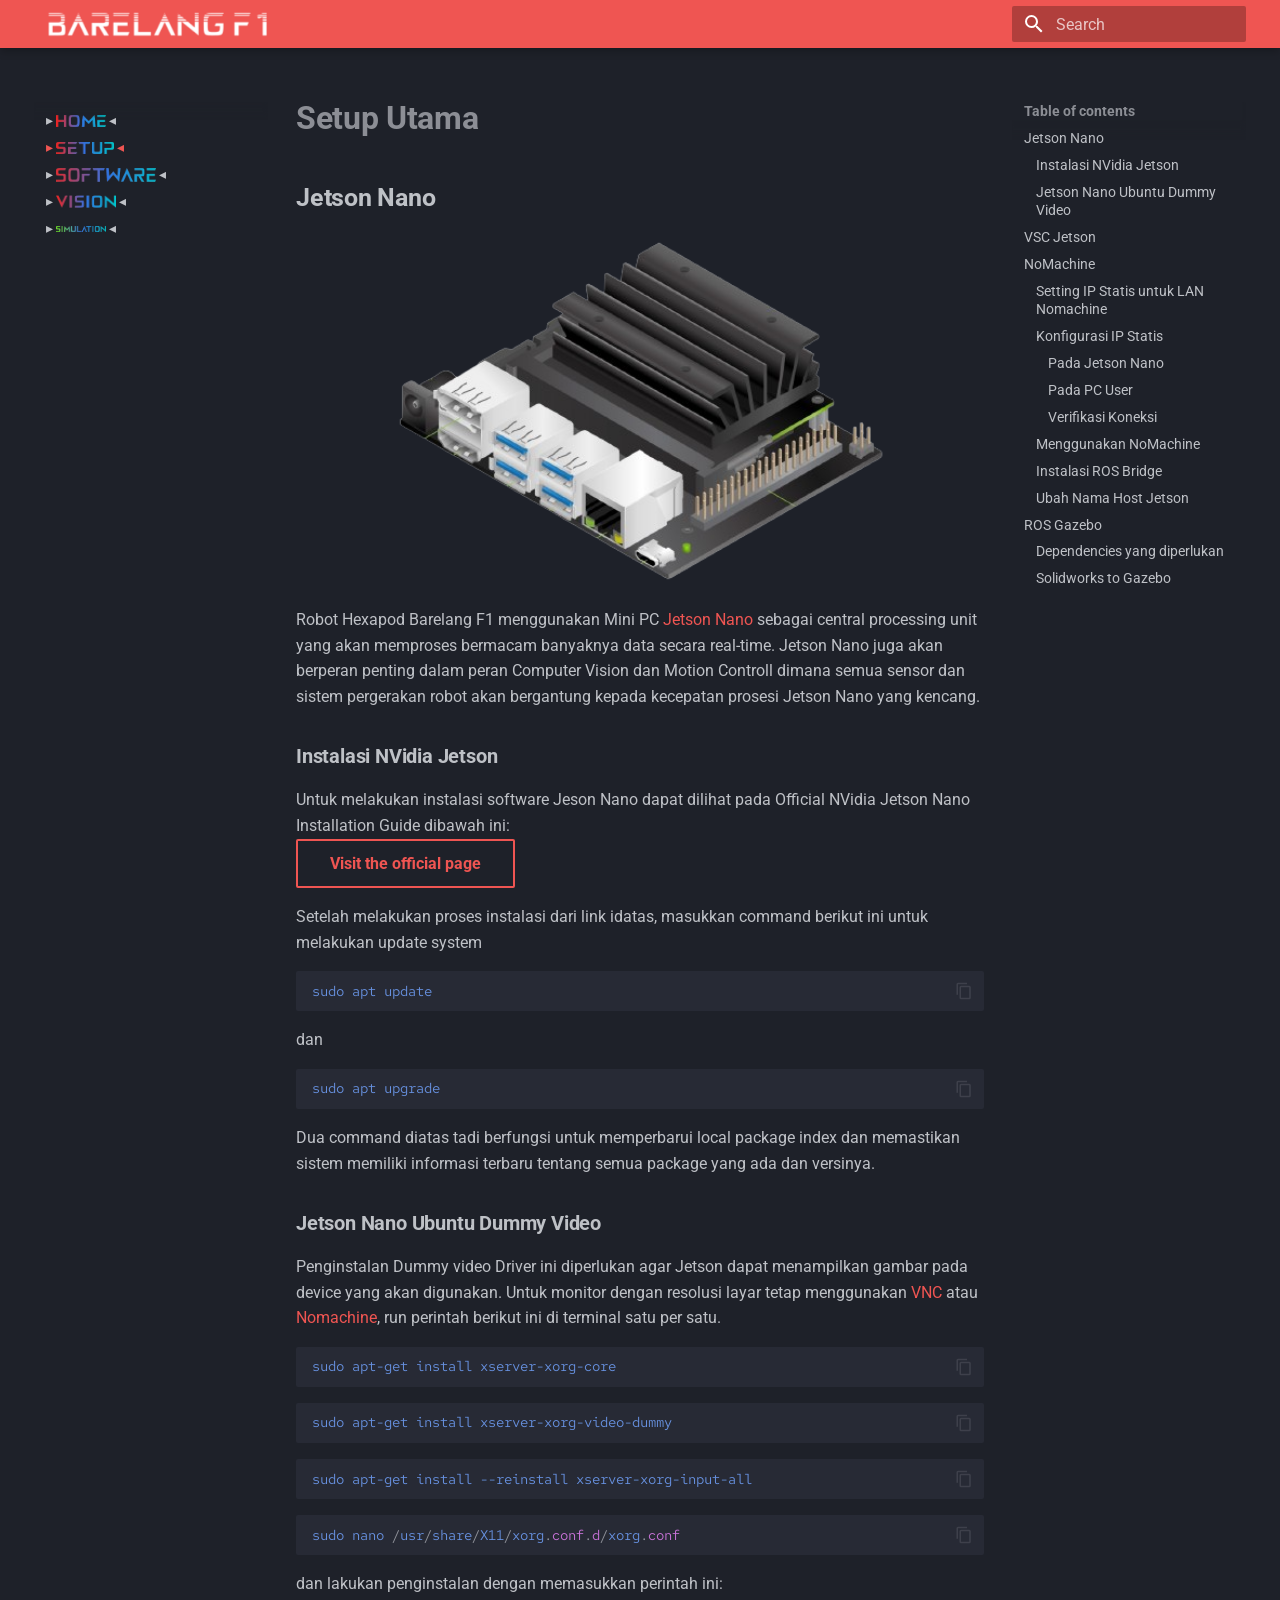
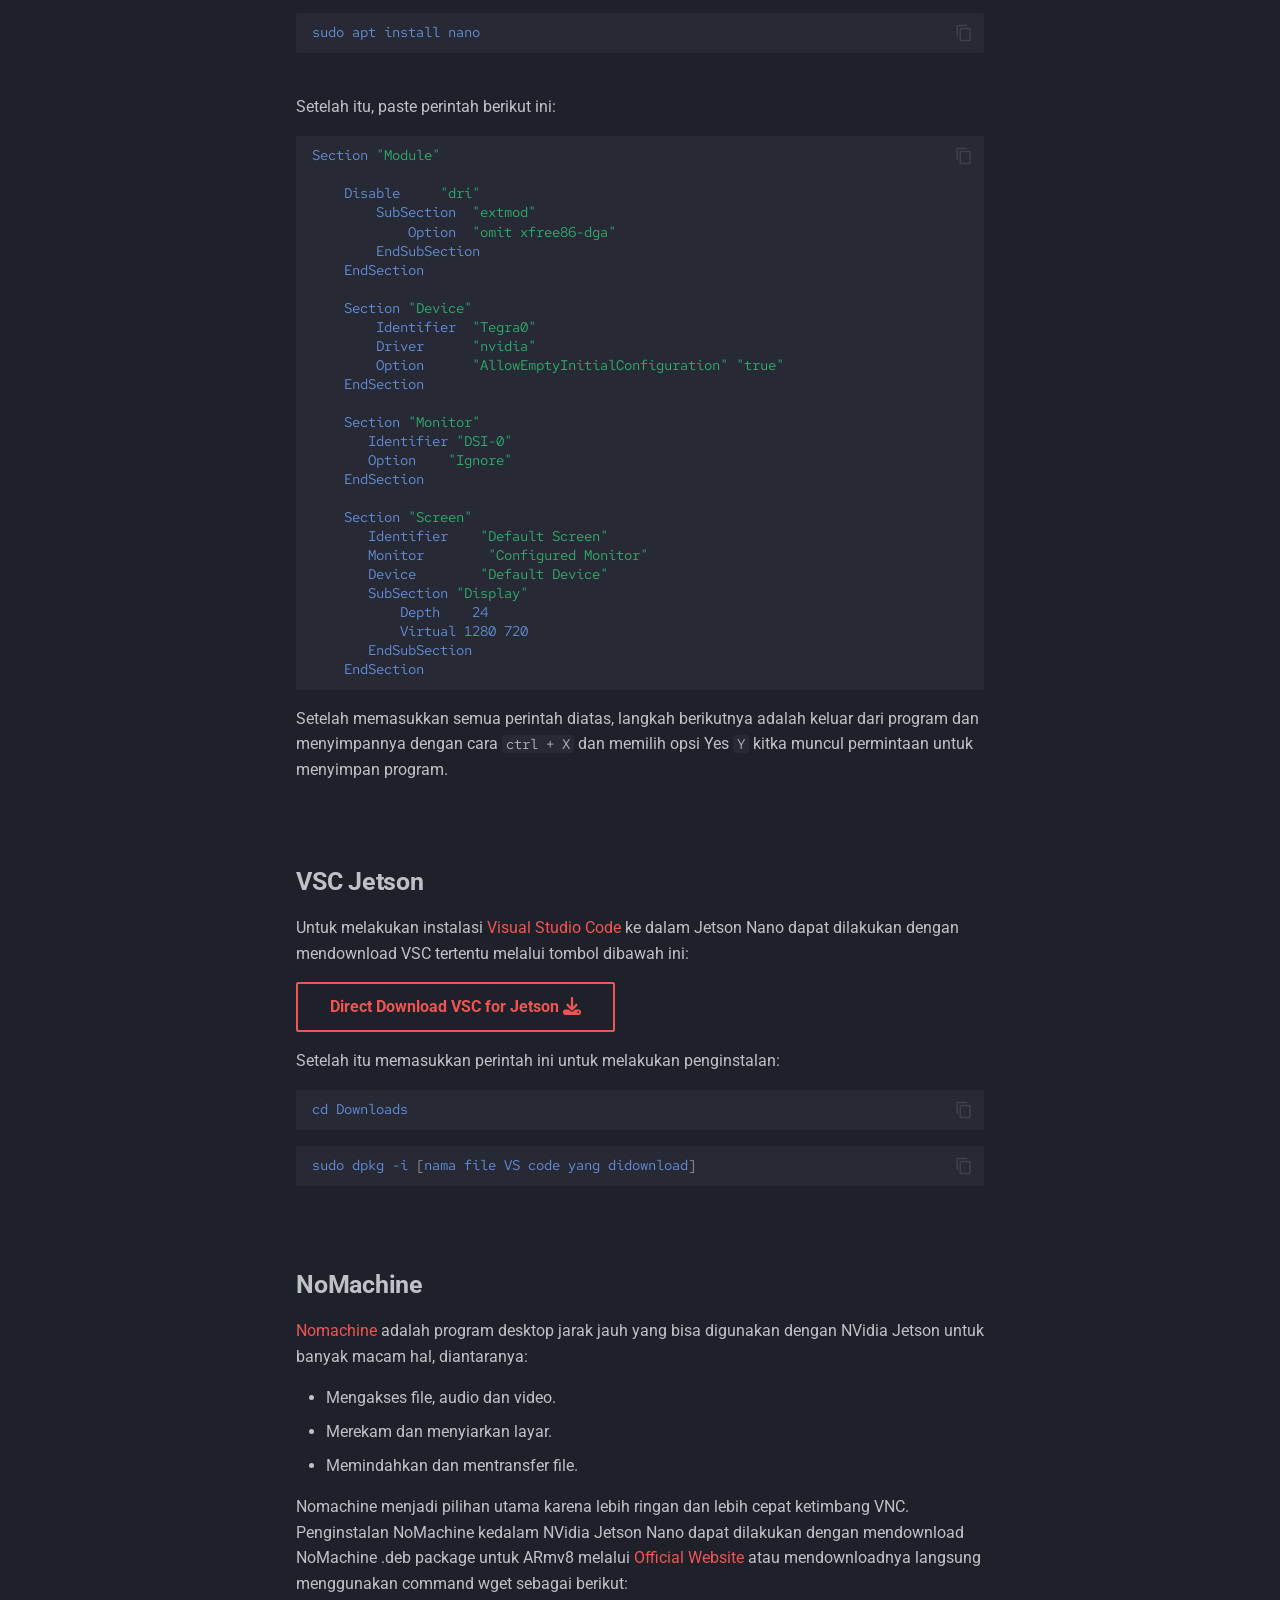
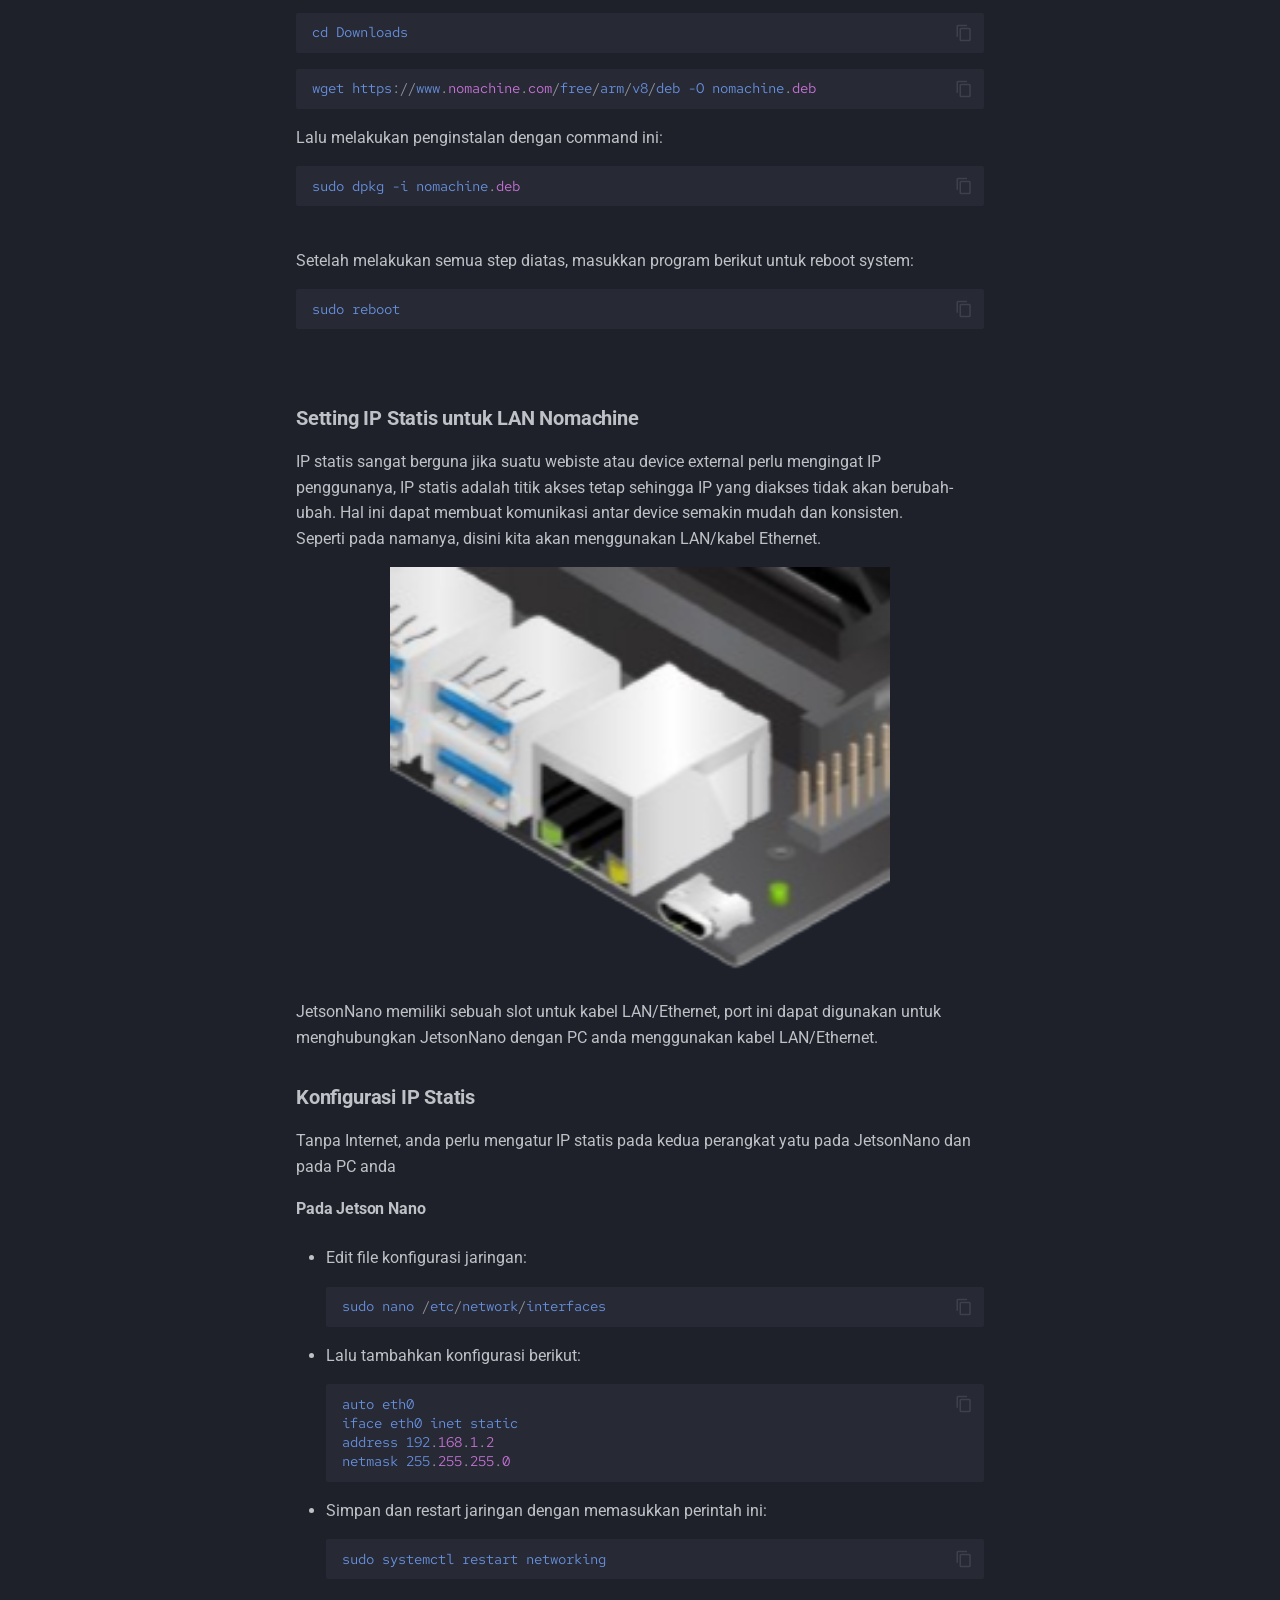
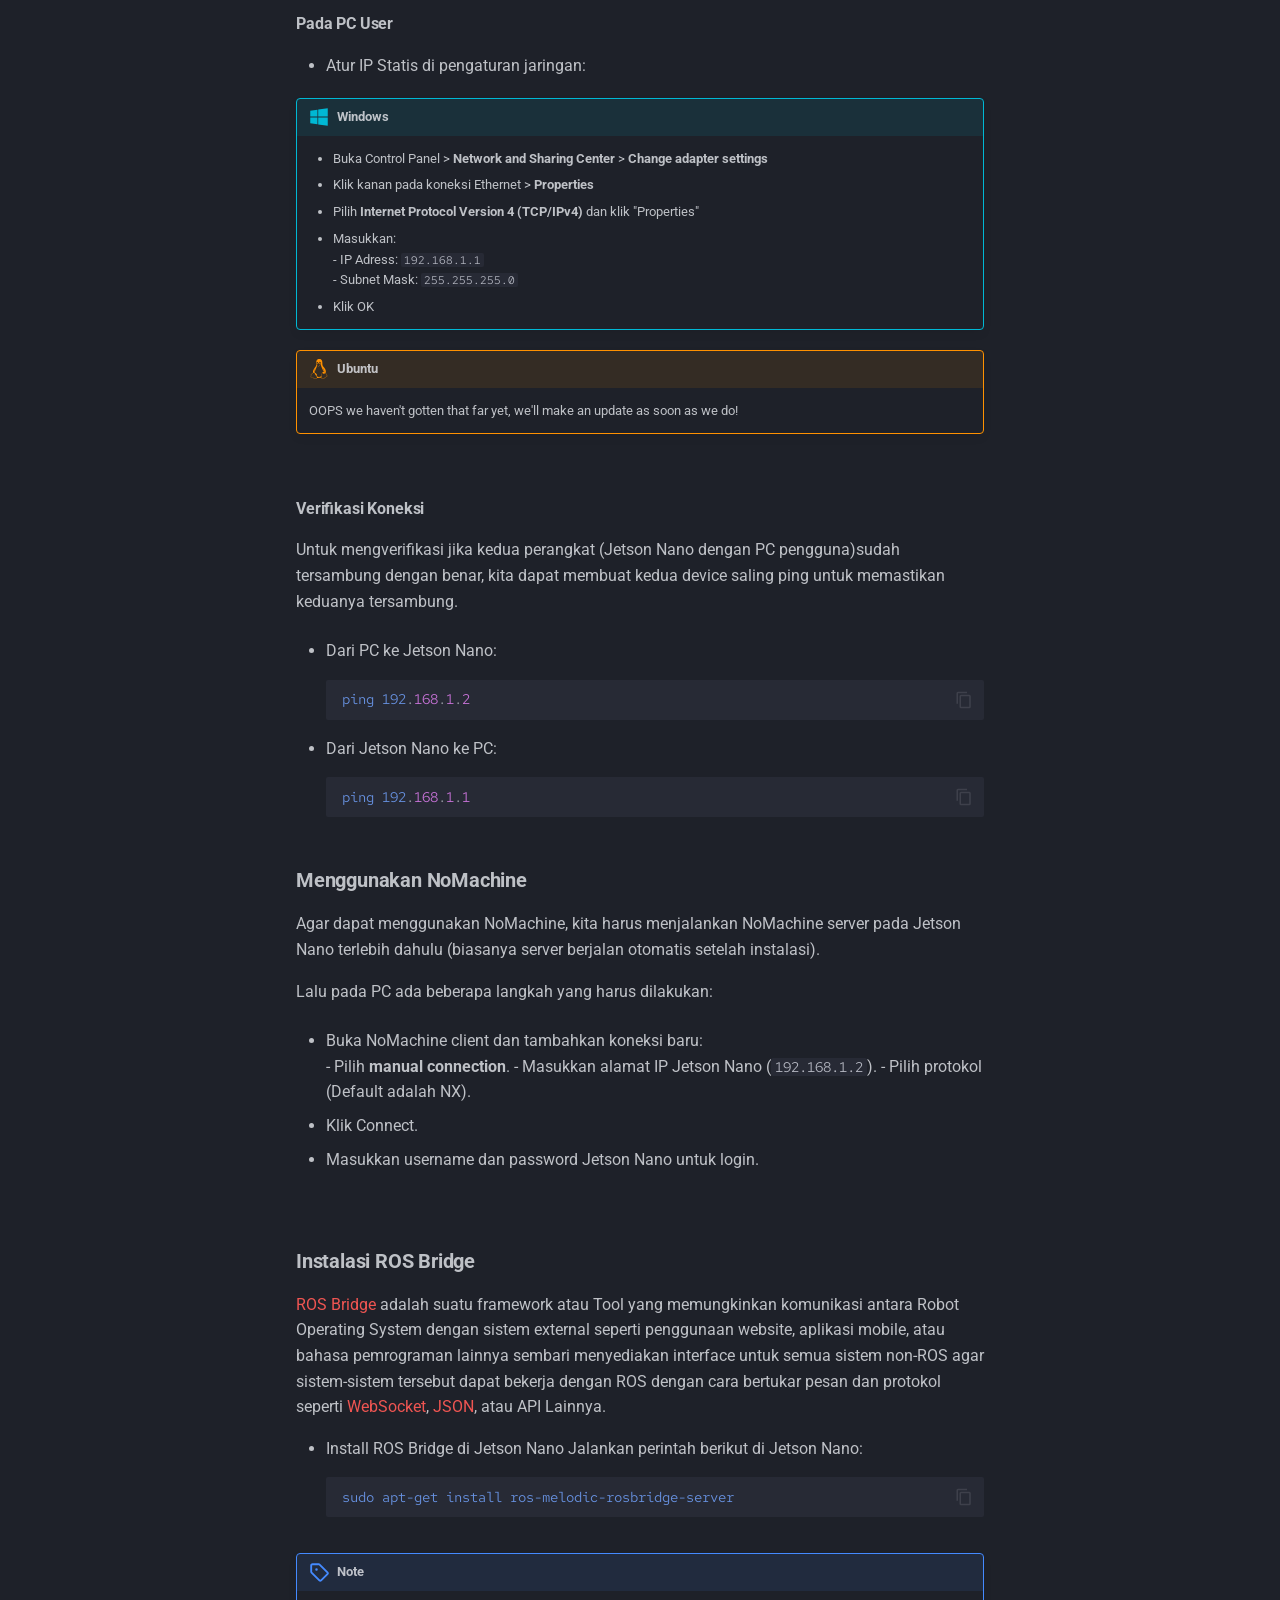
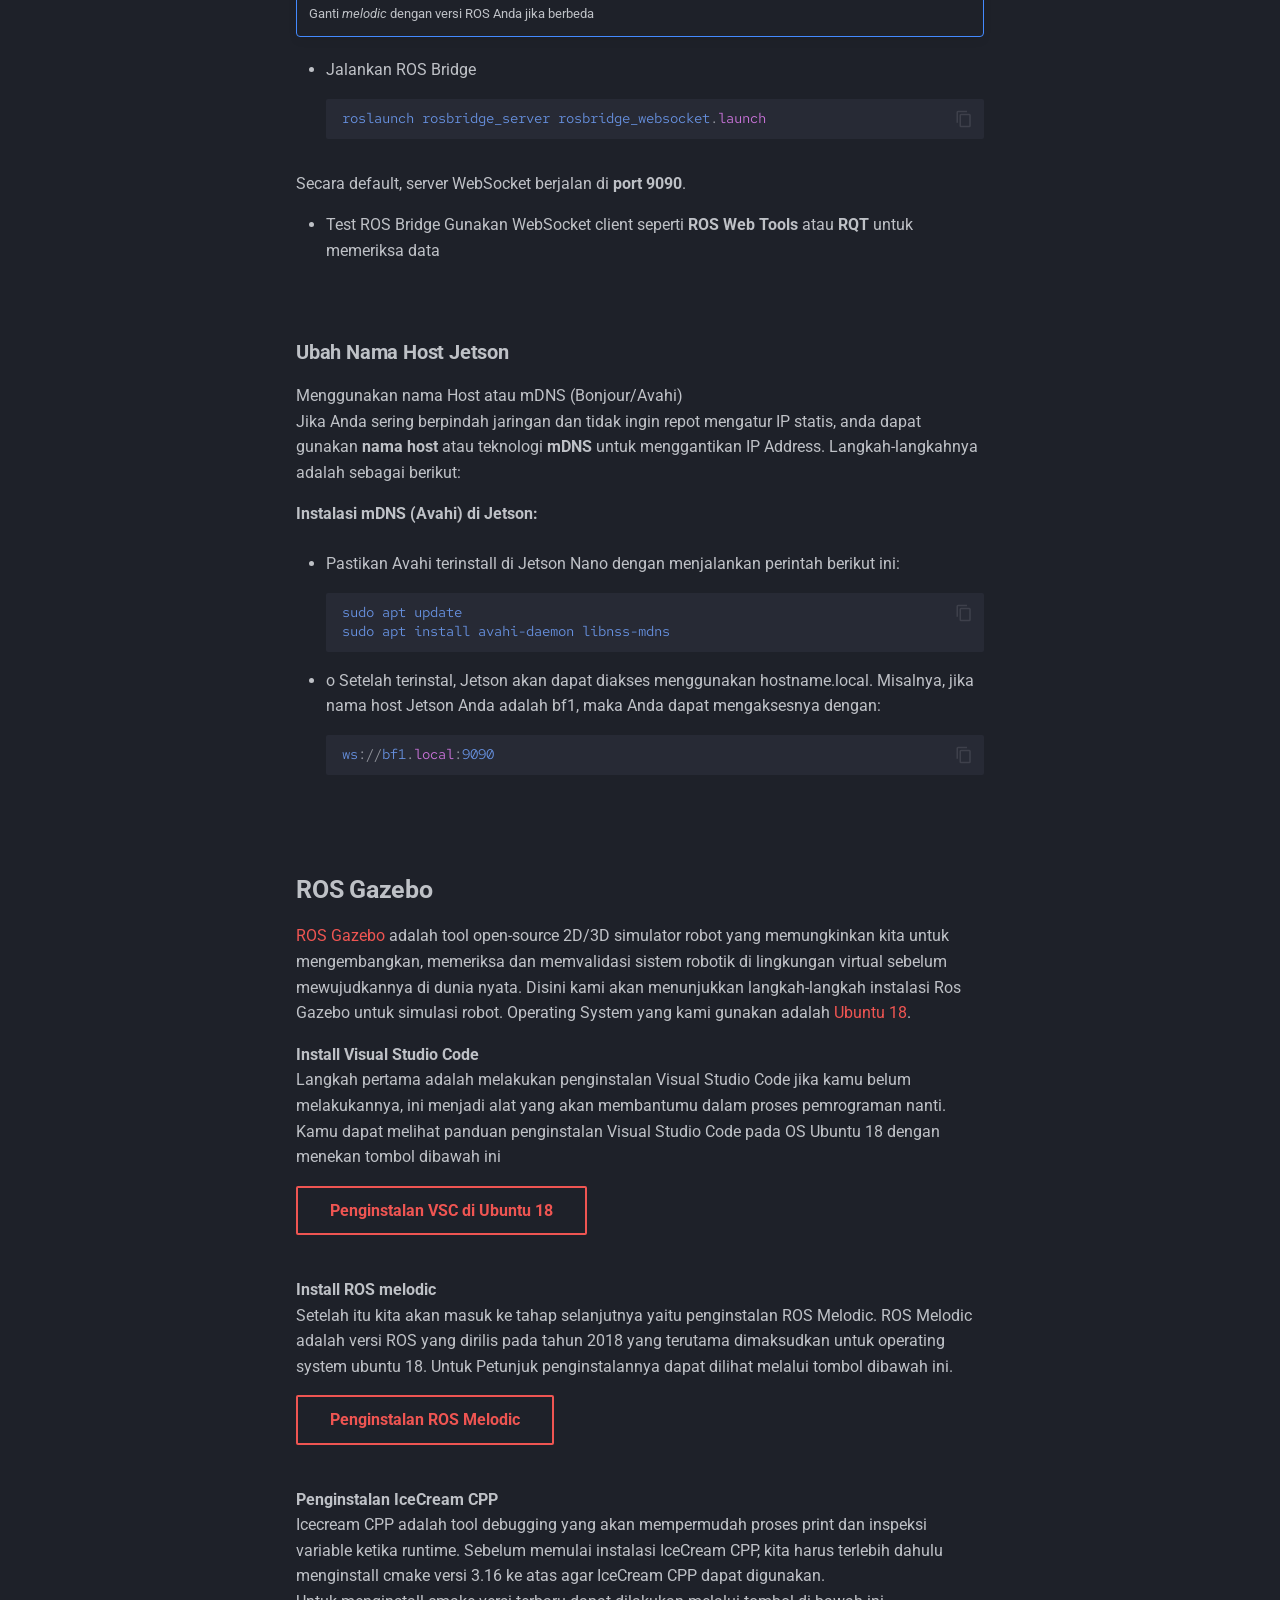
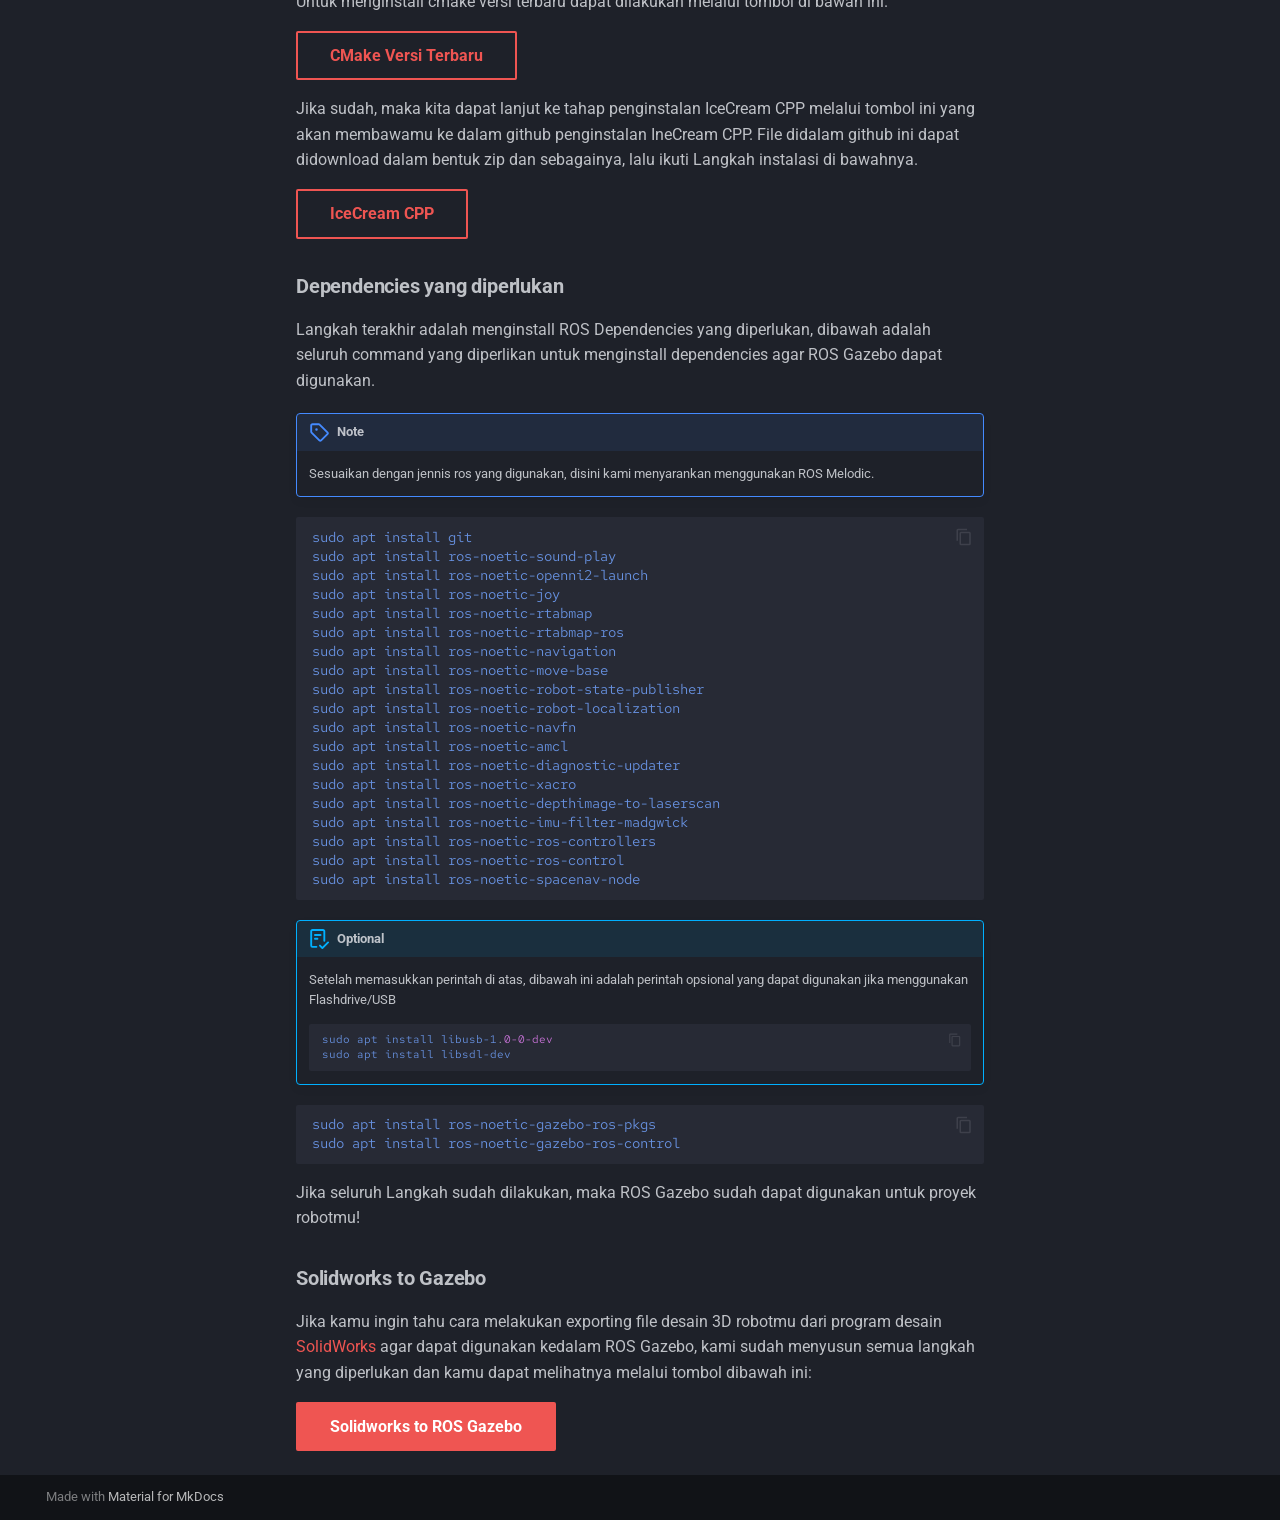
==== commit cba61461: "New Simulation Fix" ====
--- a/2-setup/index.html
+++ b/2-setup/index.html
@@ -513,6 +513,26 @@
   
   <span class="md-ellipsis">
     ▸ <img src='https://arudoon.github.io/MkDocs_Dokumentasi/assets/icons/vision.png' style='width:60px; vertical-align:middle;'> ◂
+  </span>
+  
+
+      </a>
+    </li>
+  
+
+    
+      
+      
+  
+  
+  
+  
+    <li class="md-nav__item">
+      <a href="../5-simulation/" class="md-nav__link">
+        
+  
+  <span class="md-ellipsis">
+    ▸ <img src='https://arudoon.github.io/MkDocs_Dokumentasi/assets/icons/simulation.png' style='width:50px; vertical-align:middle;'> ◂
   </span>
   
 
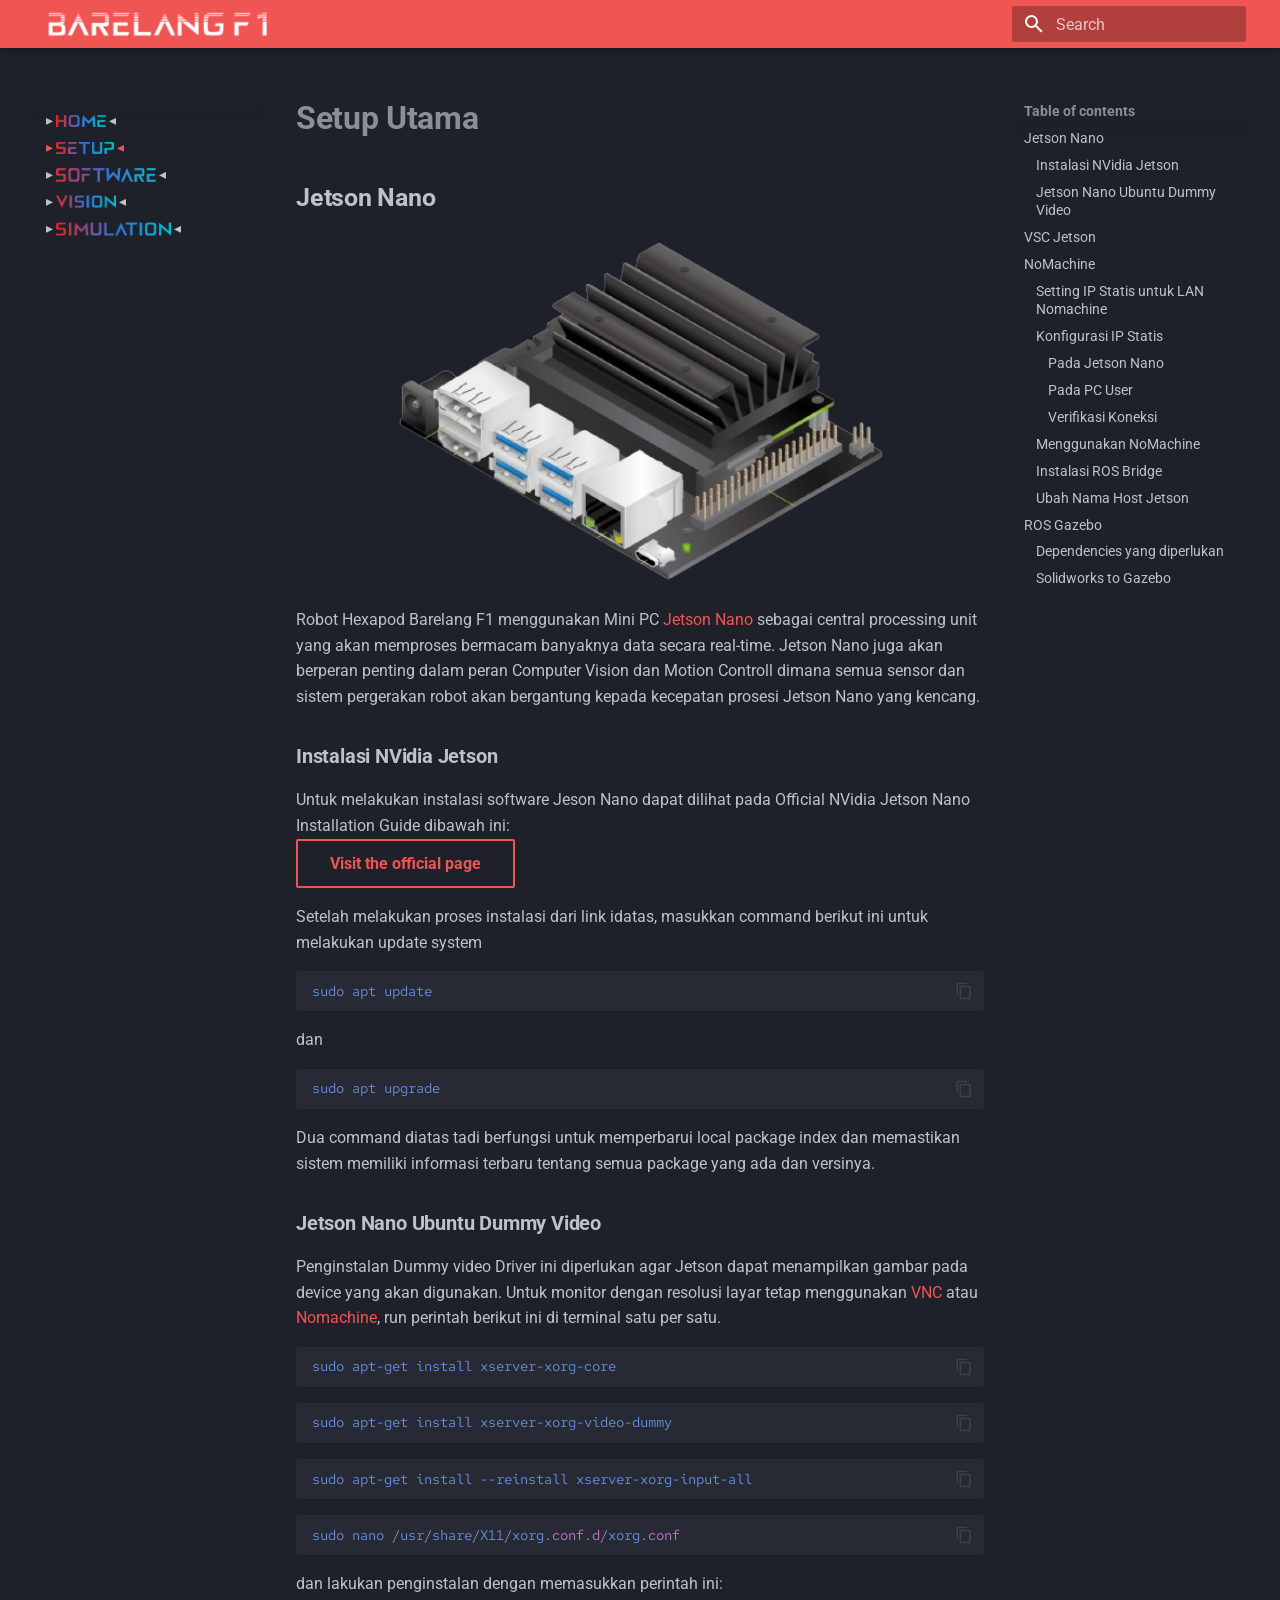
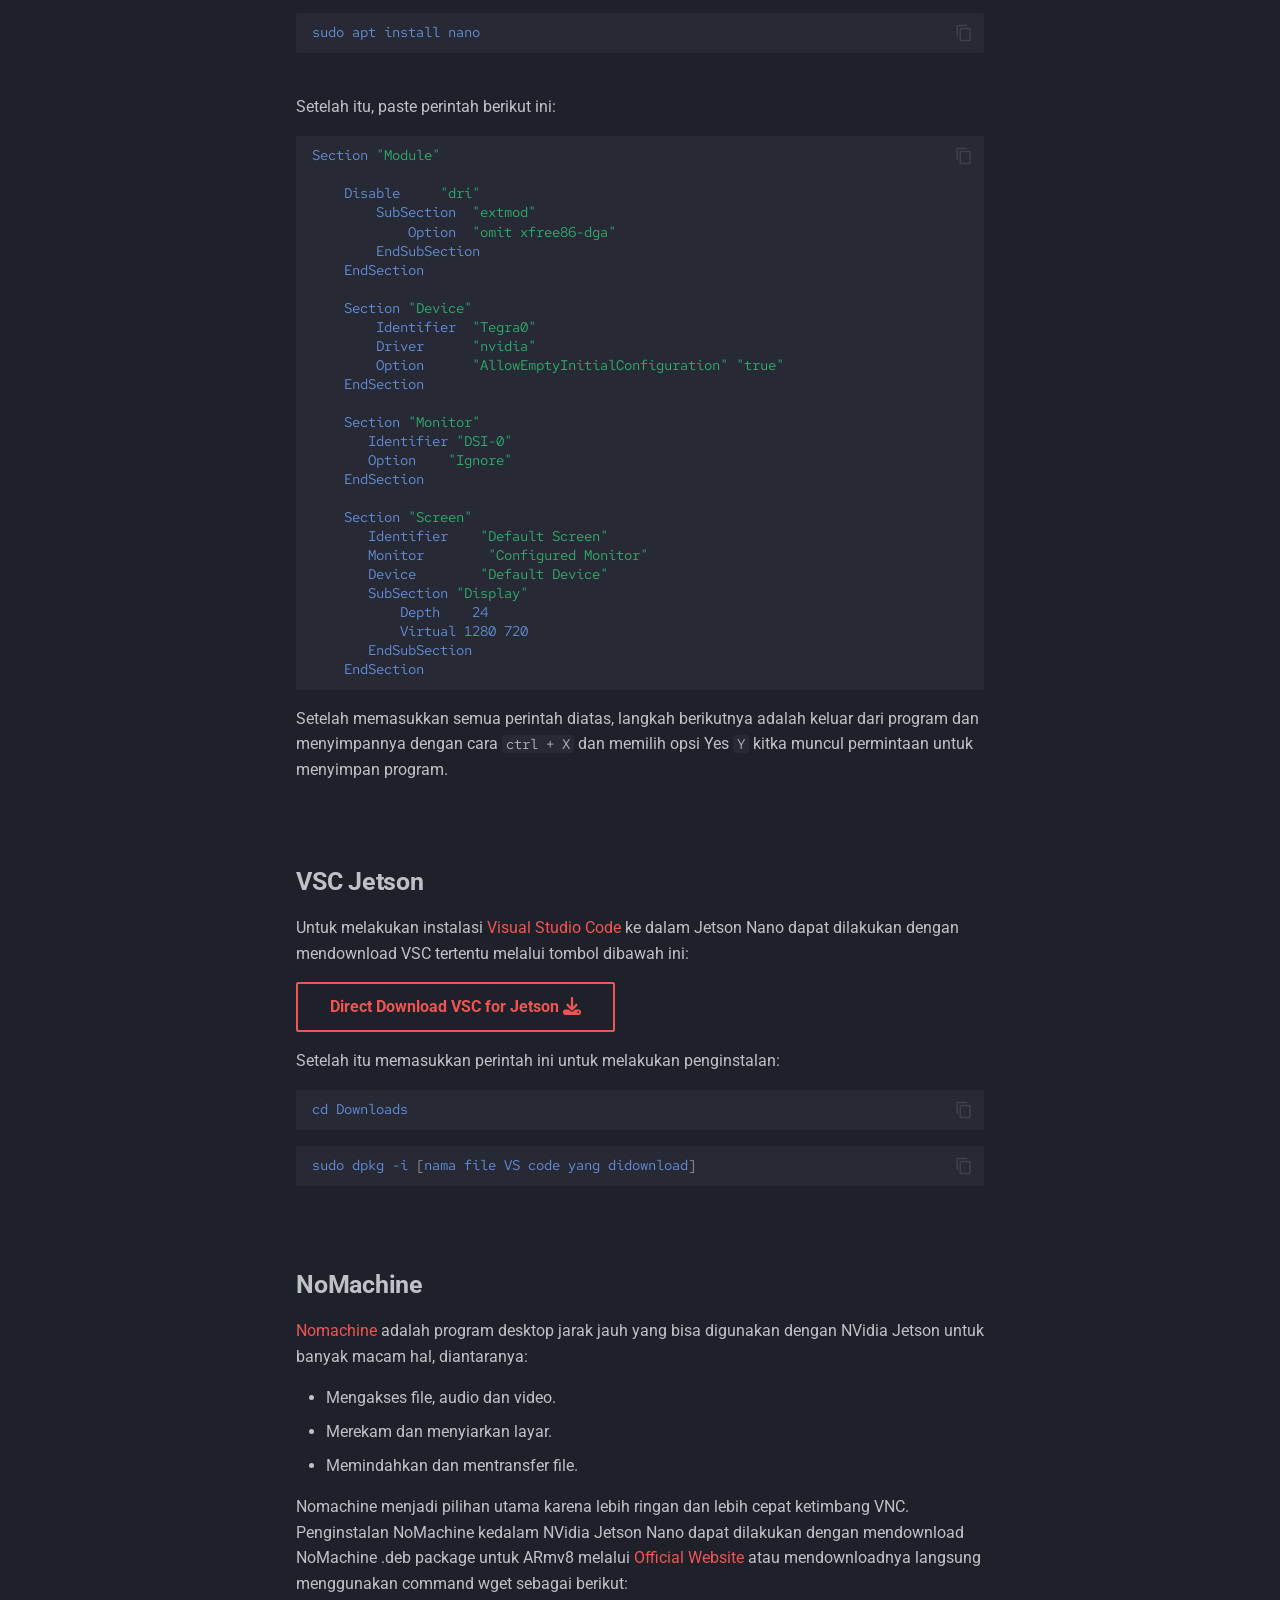
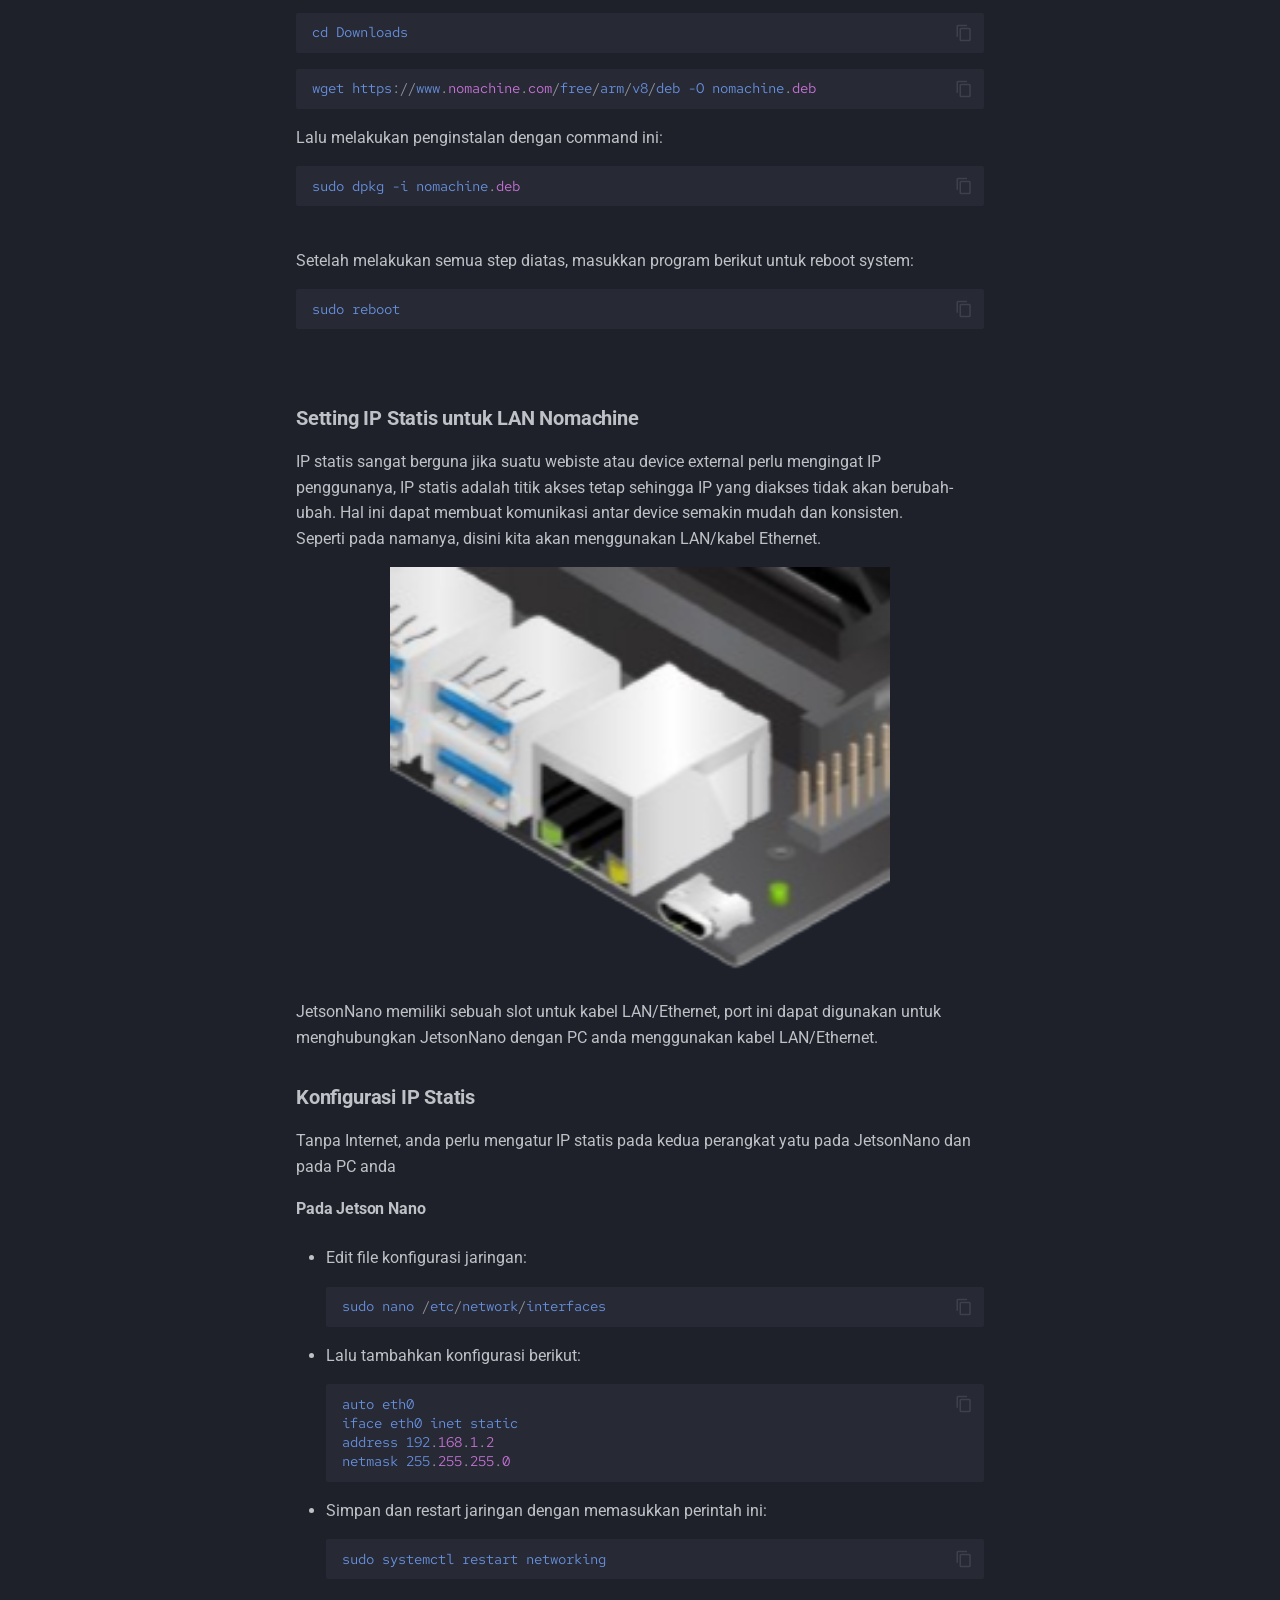
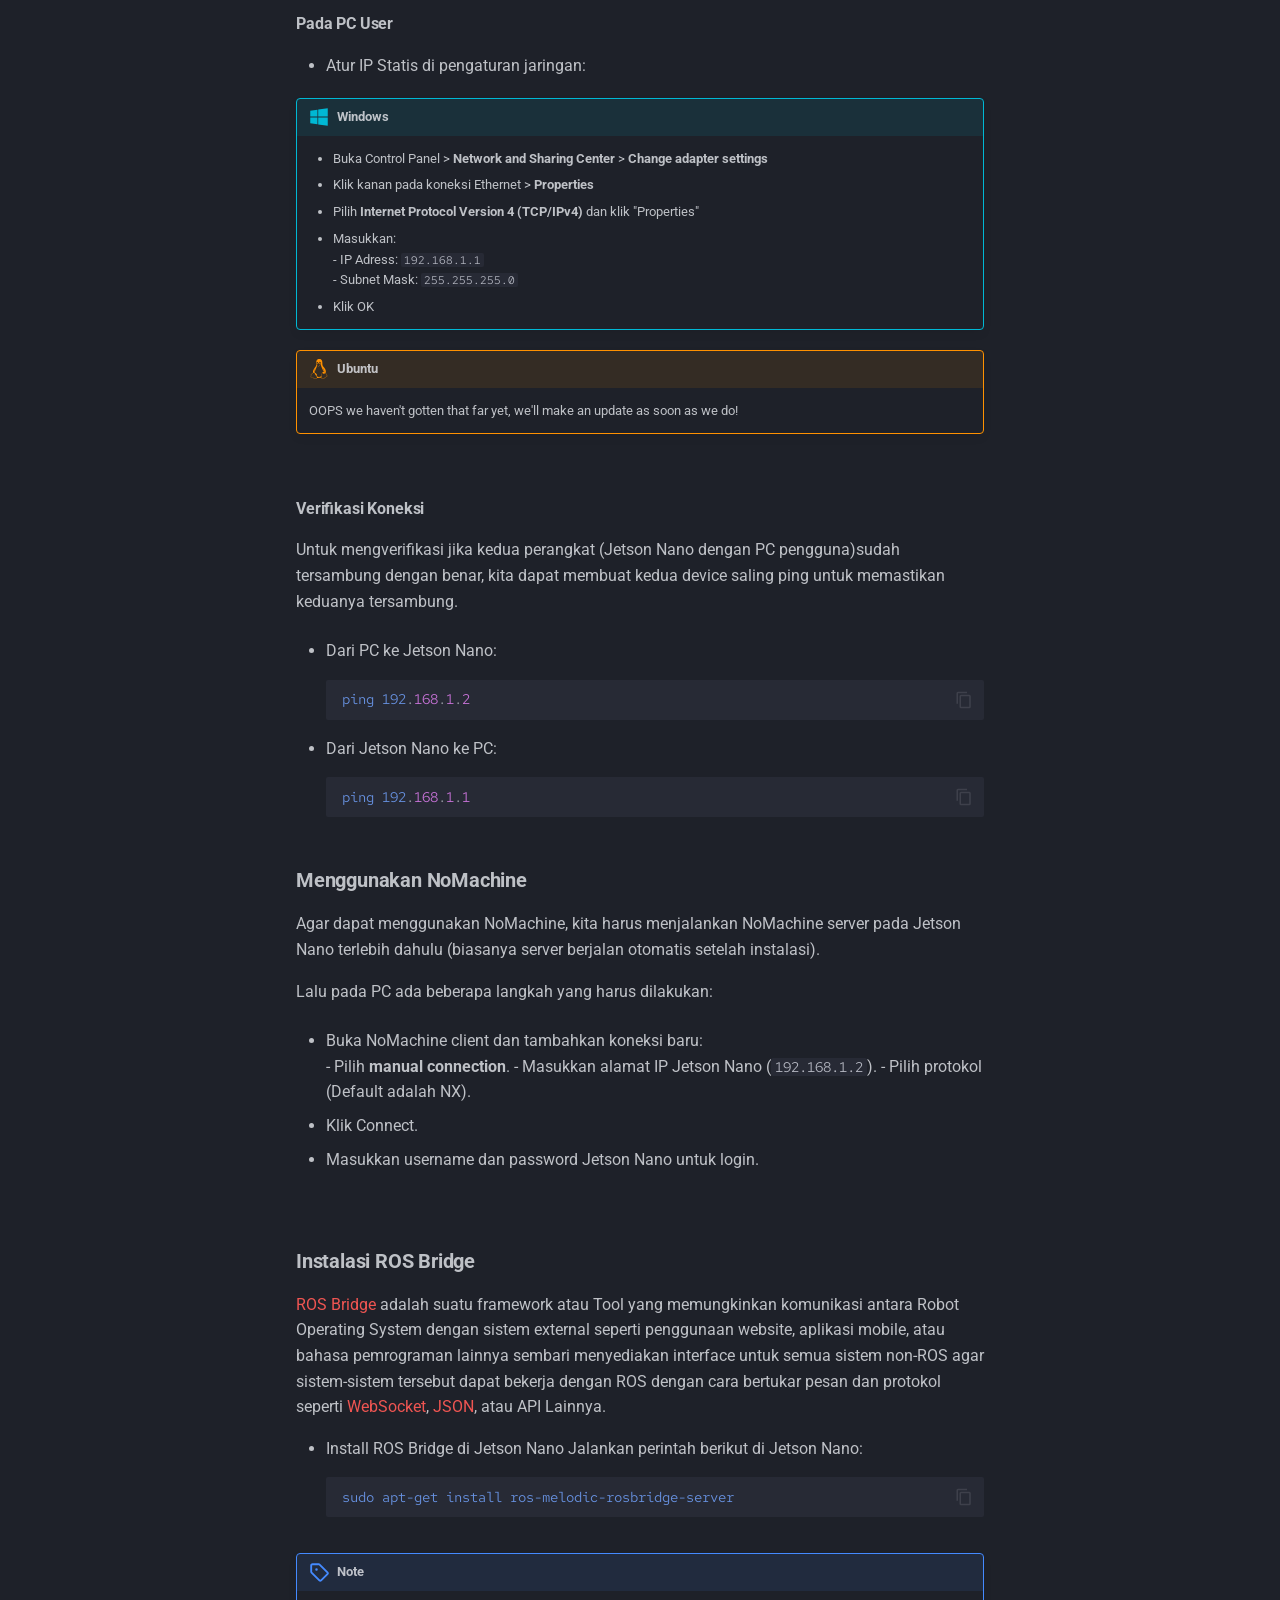
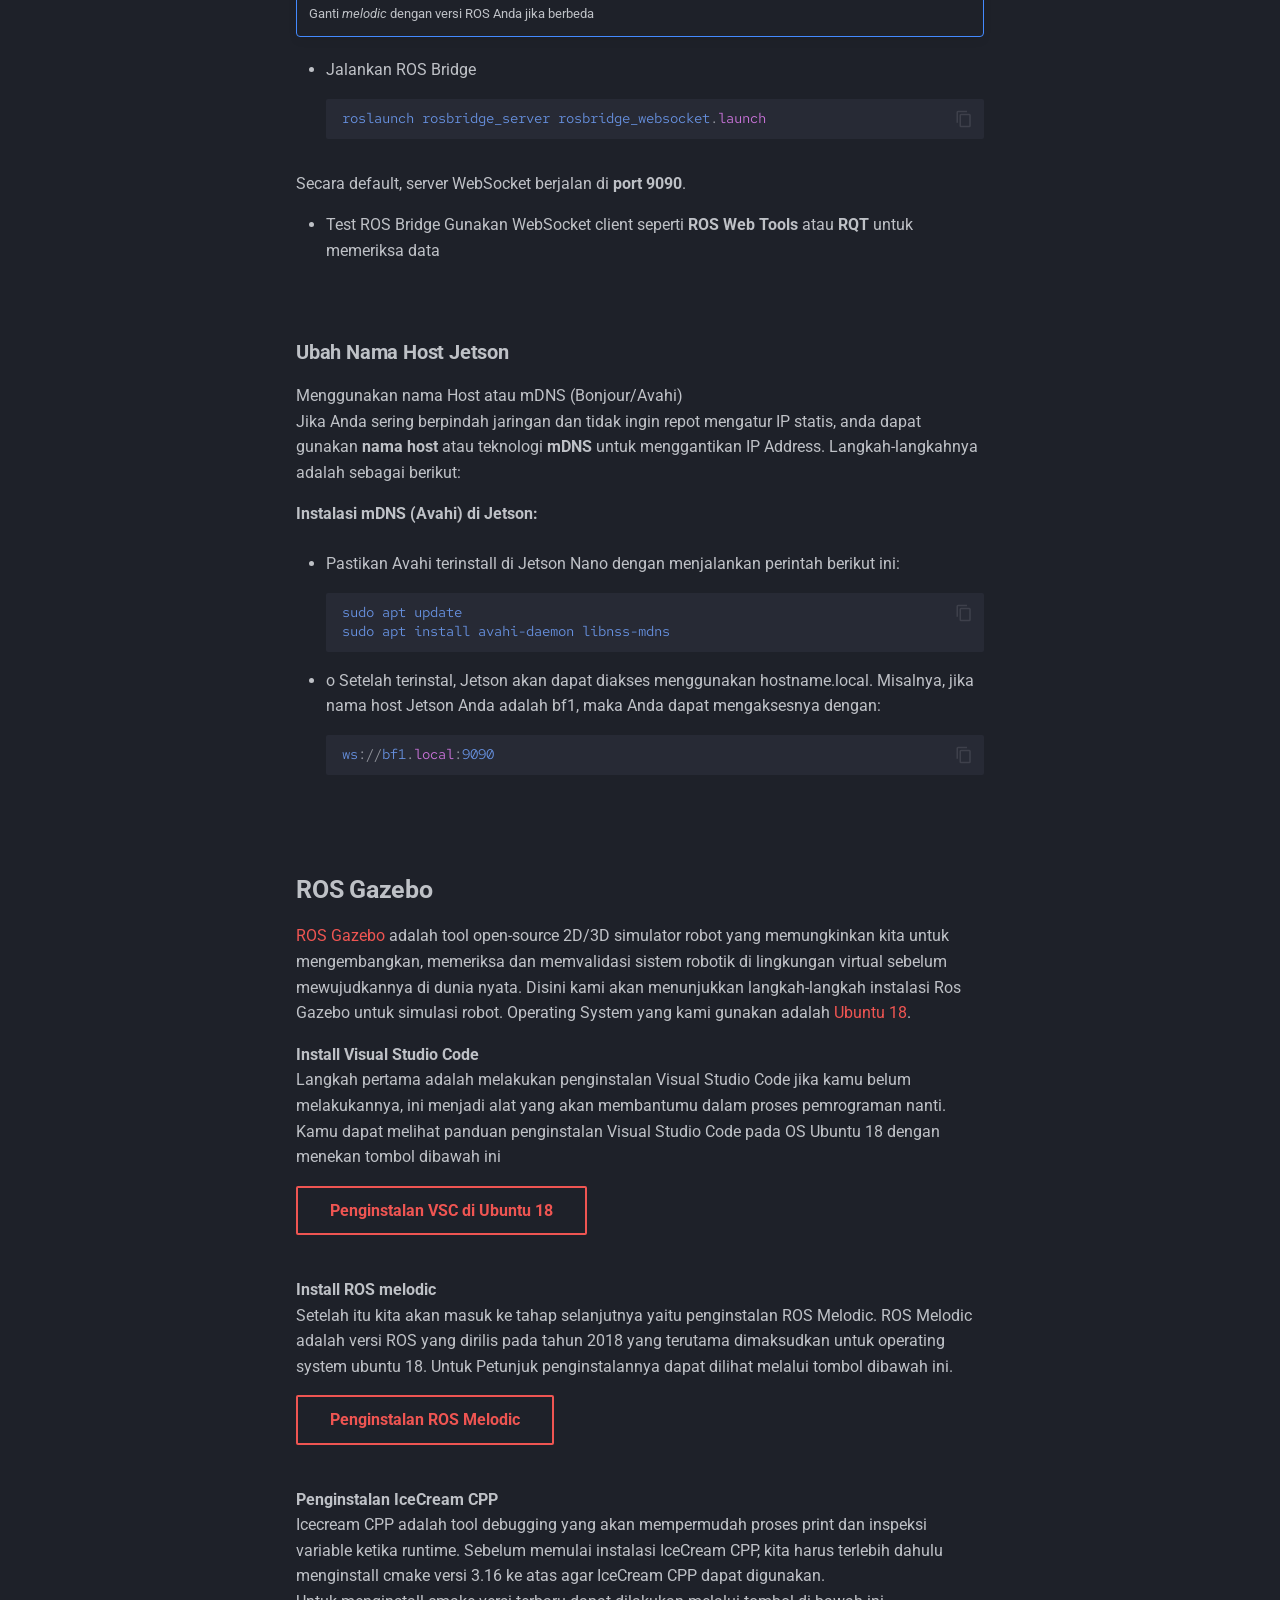
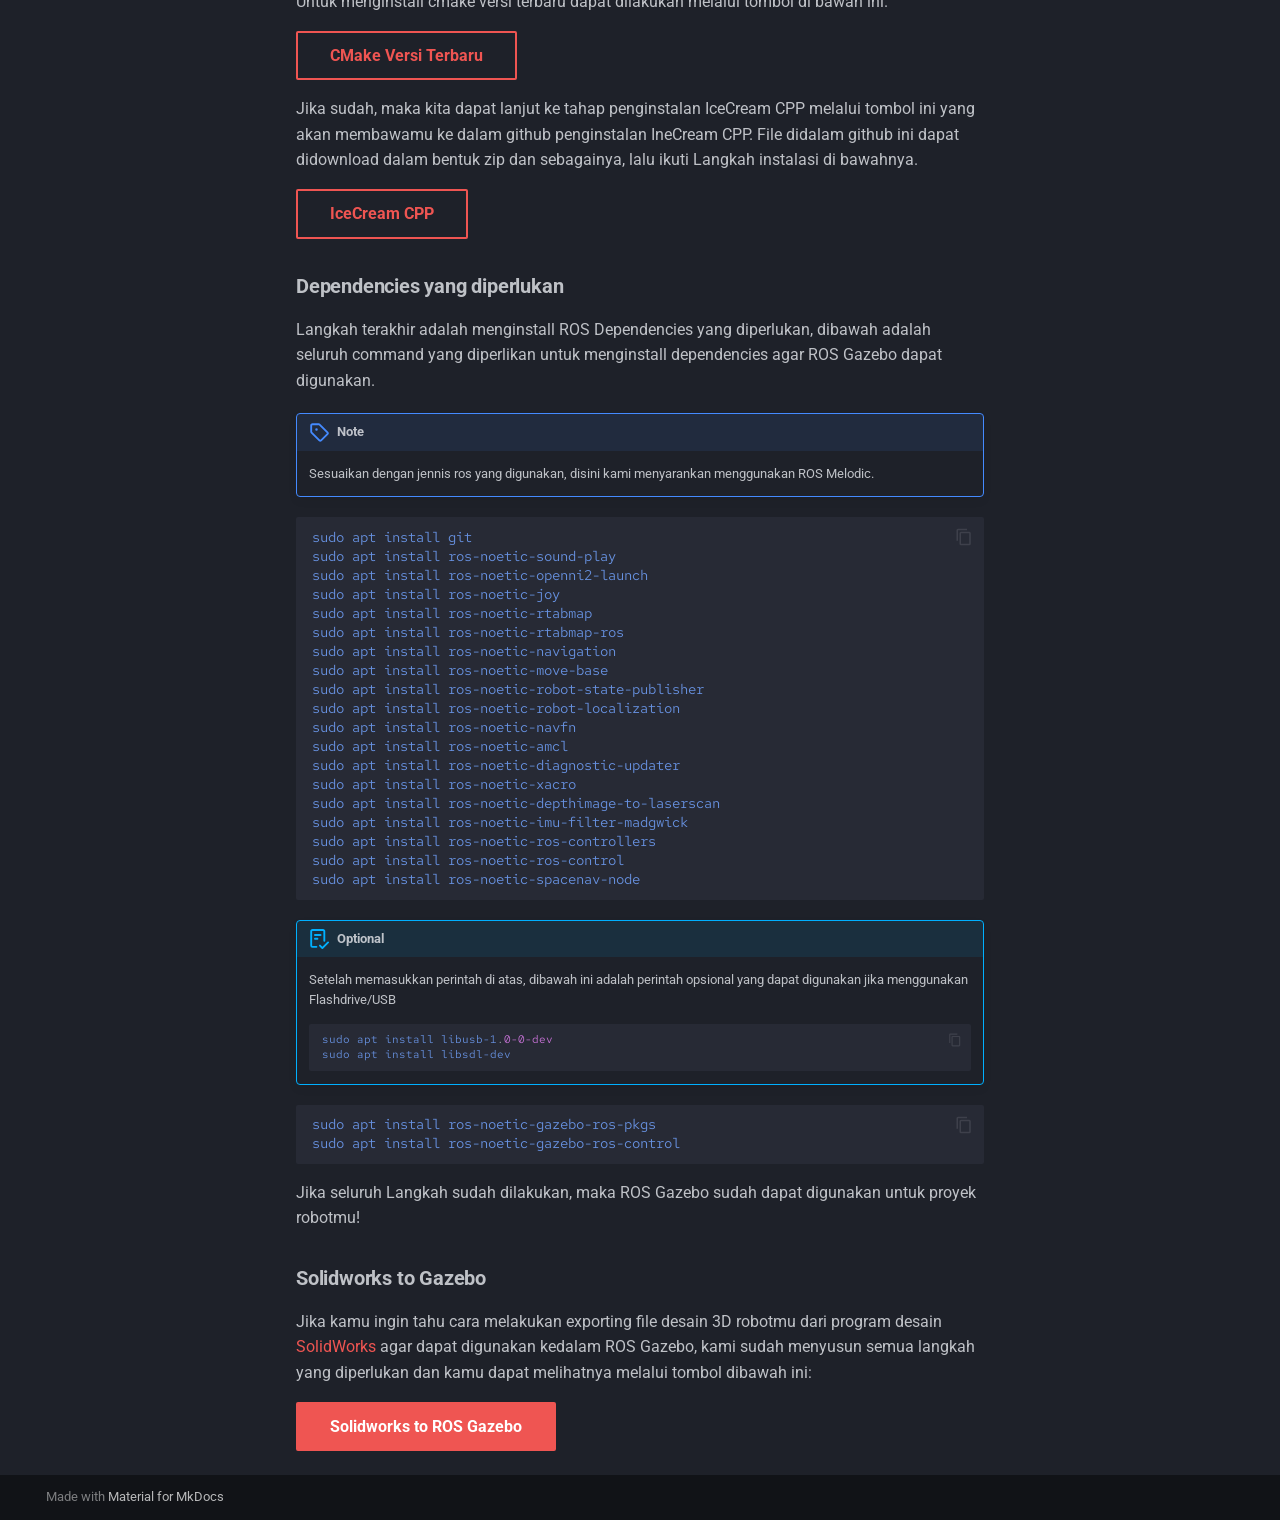
==== commit de614b39: "new" ====
--- a/2-setup/index.html
+++ b/2-setup/index.html
@@ -532,7 +532,7 @@
         
   
   <span class="md-ellipsis">
-    ▸ <img src='https://arudoon.github.io/MkDocs_Dokumentasi/assets/icons/simulation.png' style='width:50px; vertical-align:middle;'> ◂
+    ▸ <img src='https://arudoon.github.io/MkDocs_Dokumentasi/assets/icons/simulation-3.png' style='width:115px; vertical-align:middle;'> ◂
   </span>
   
 
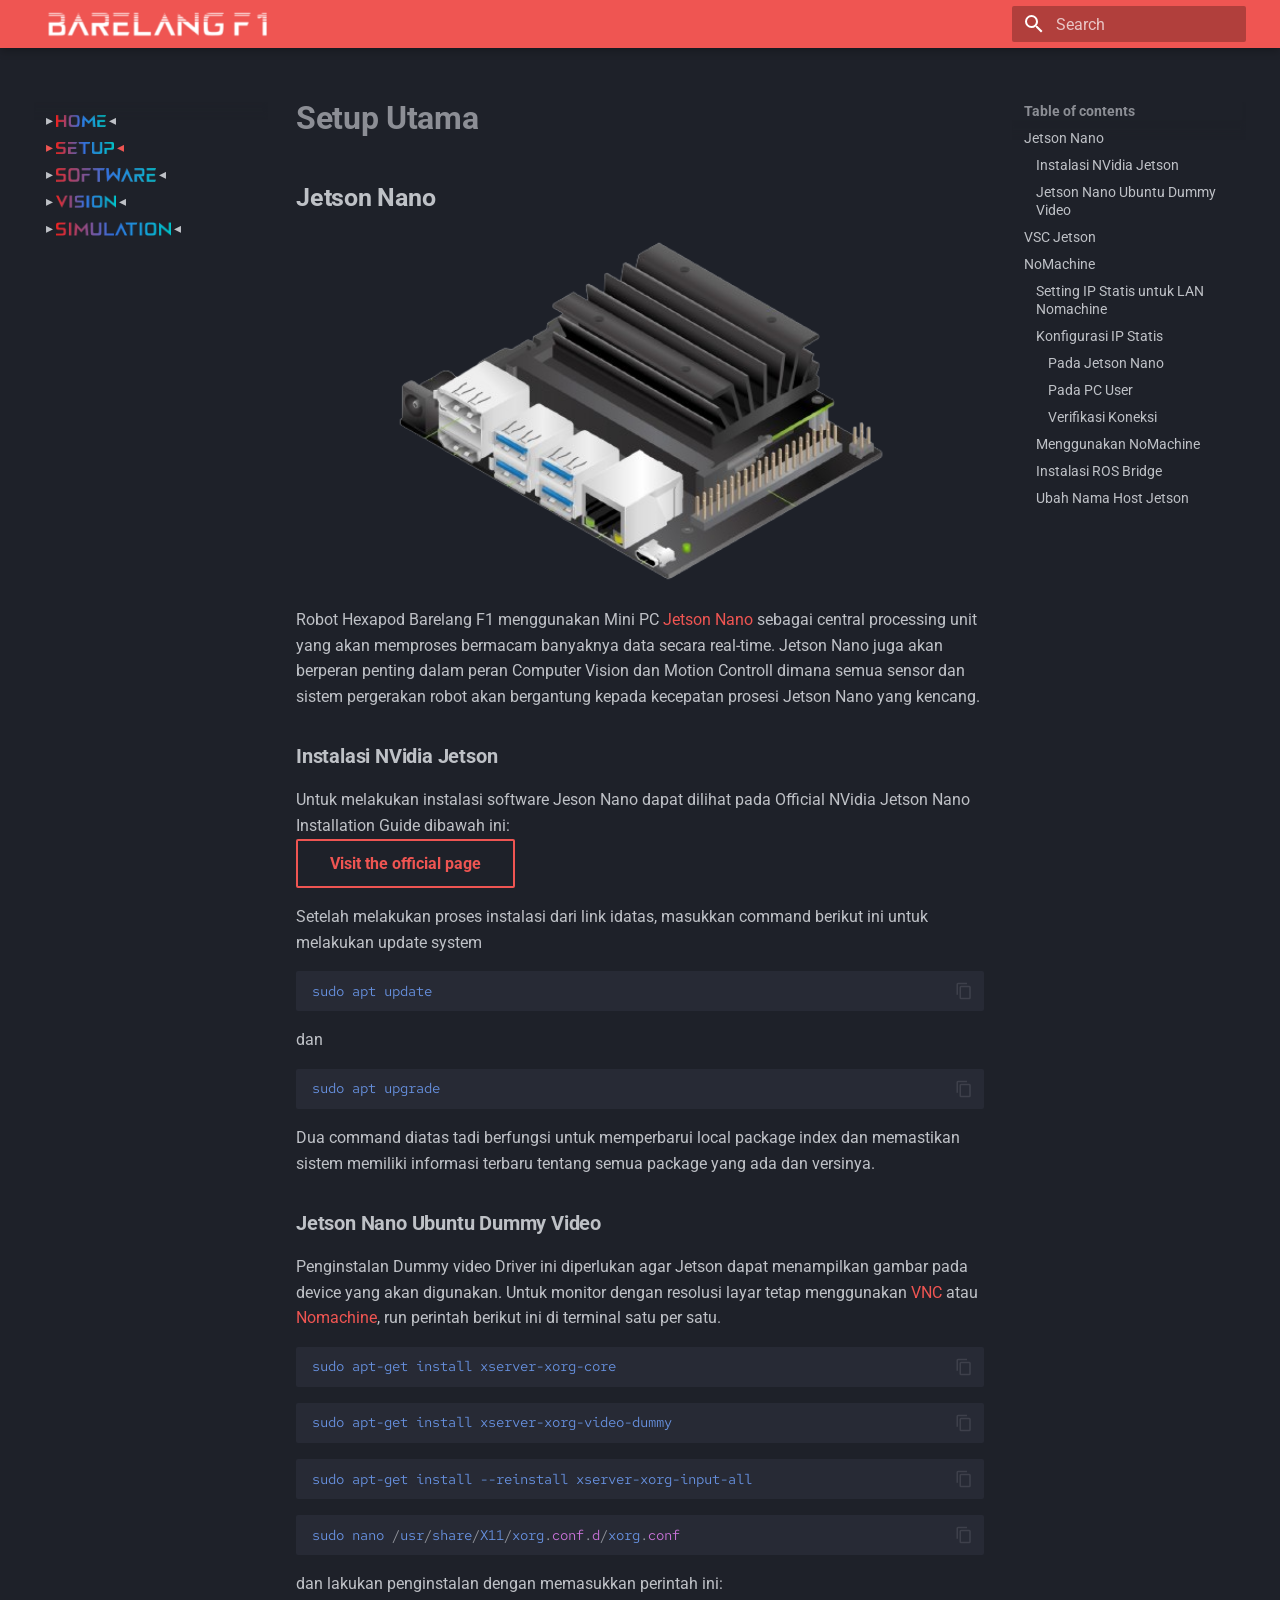
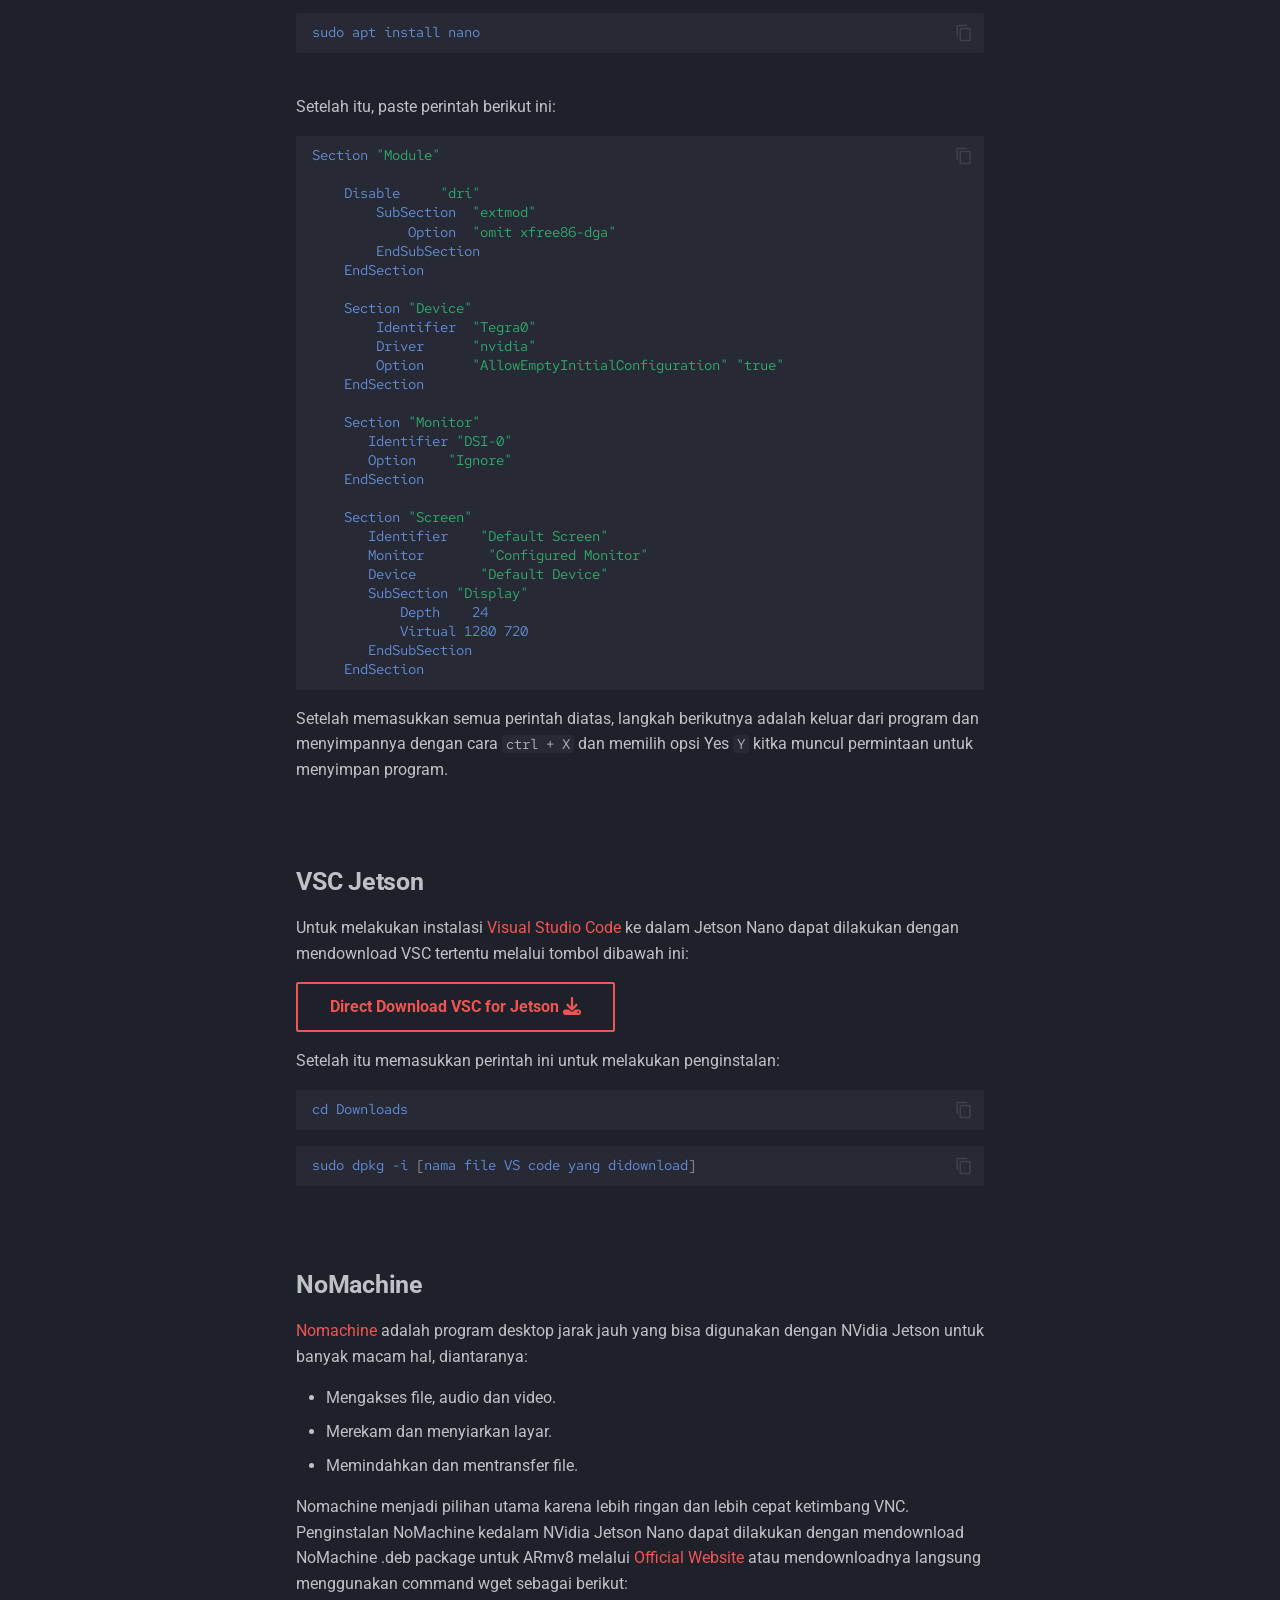
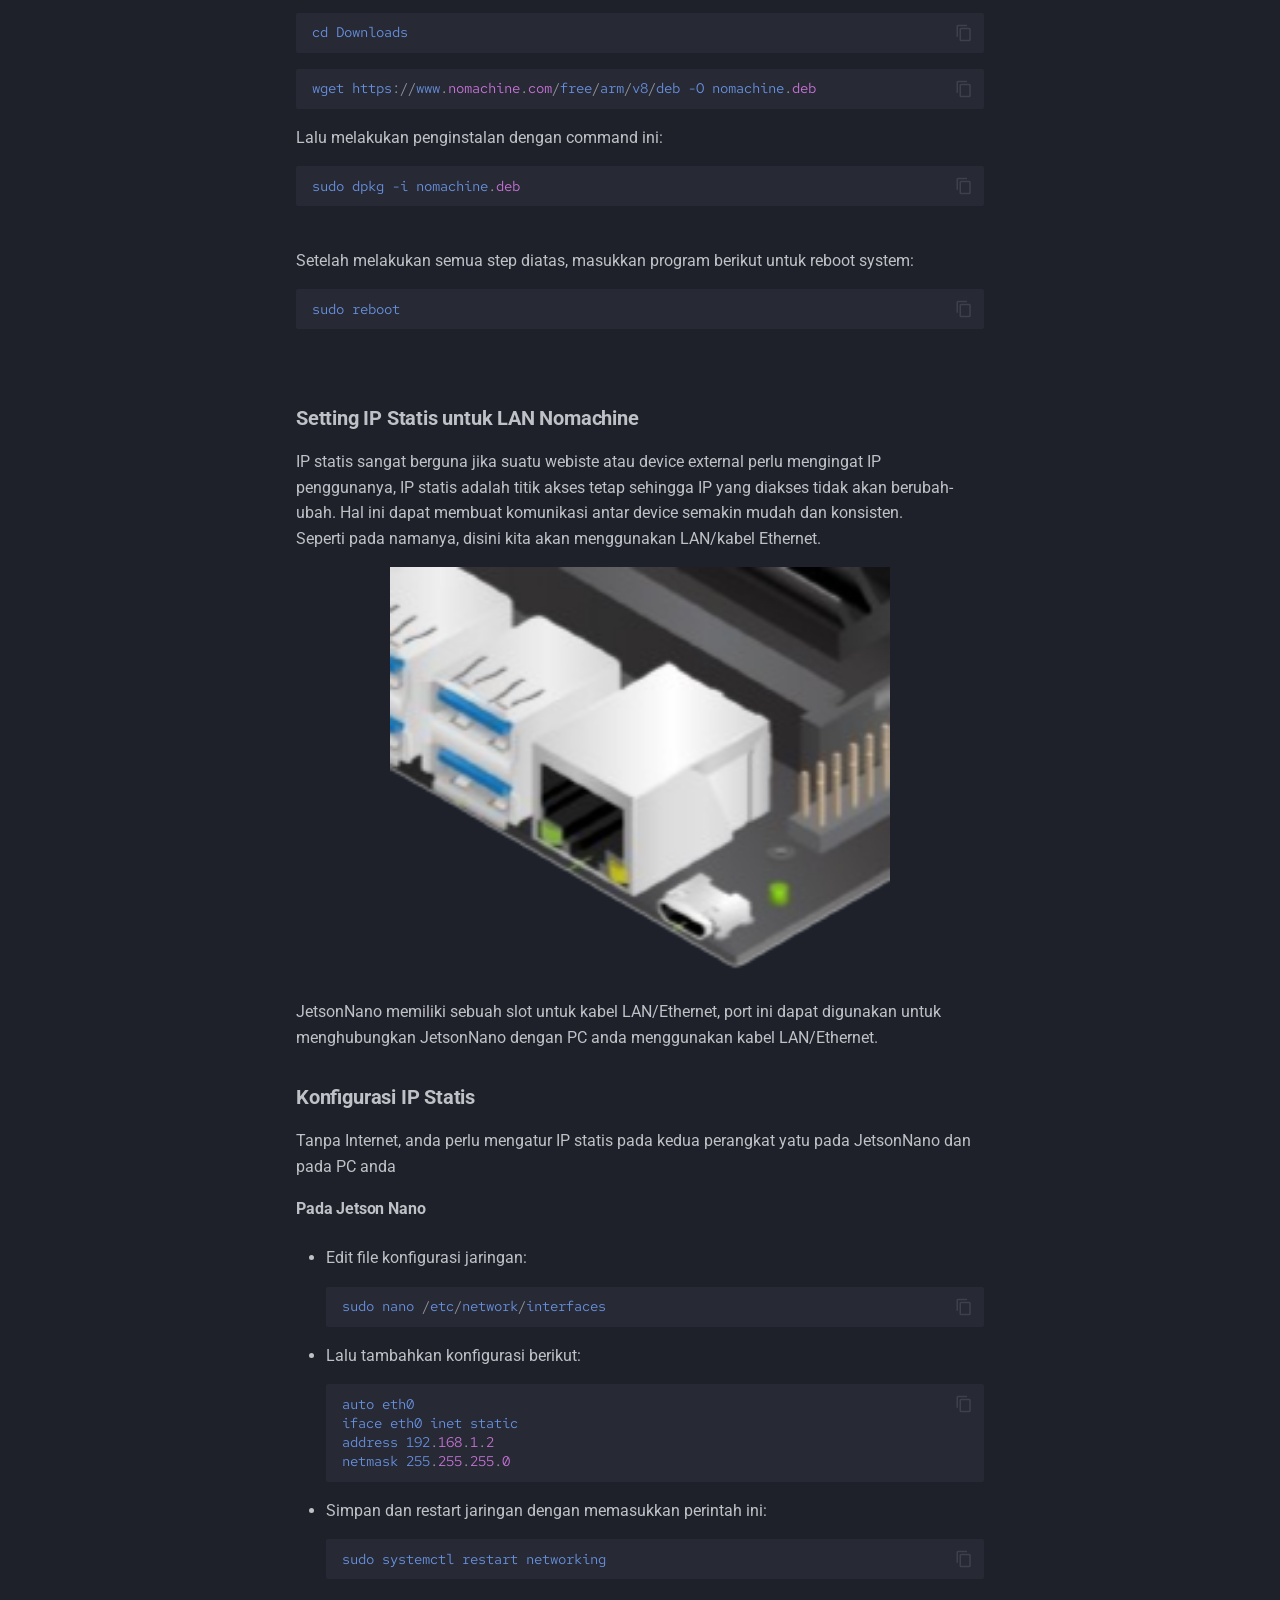
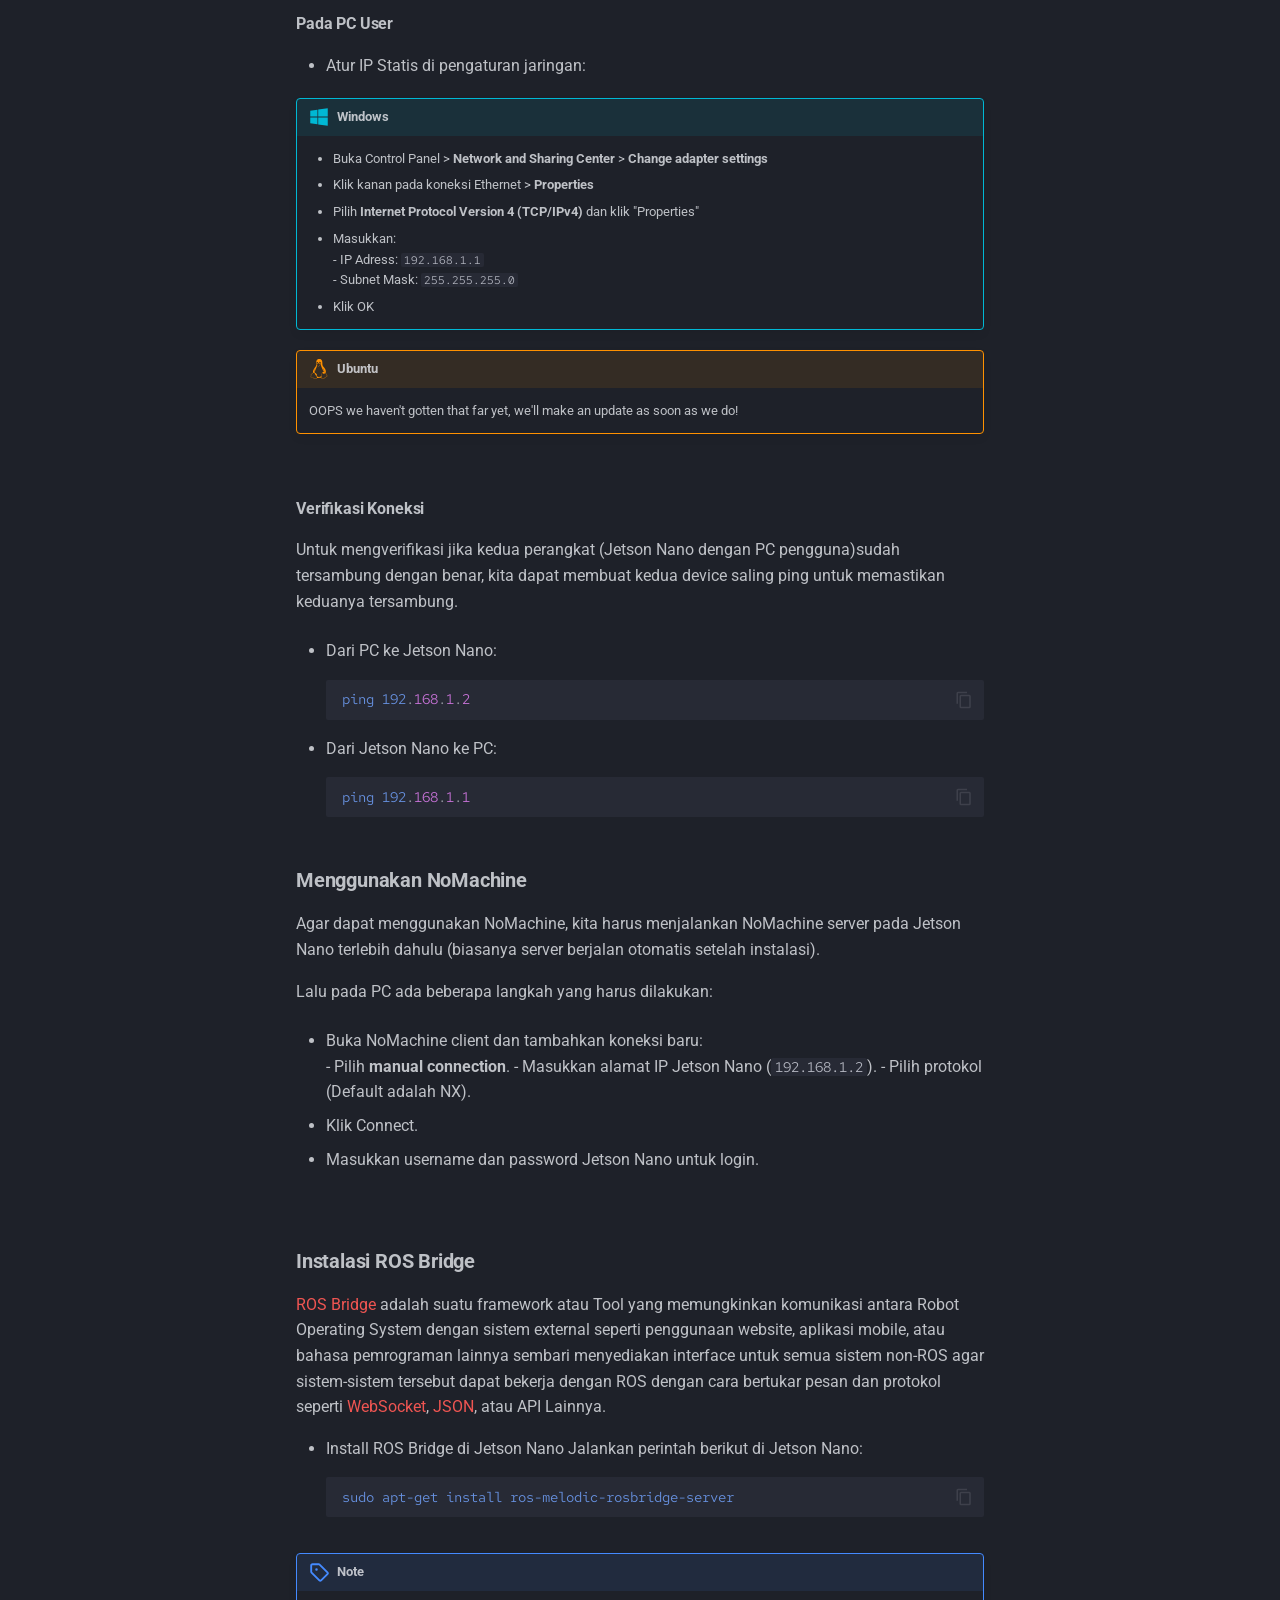
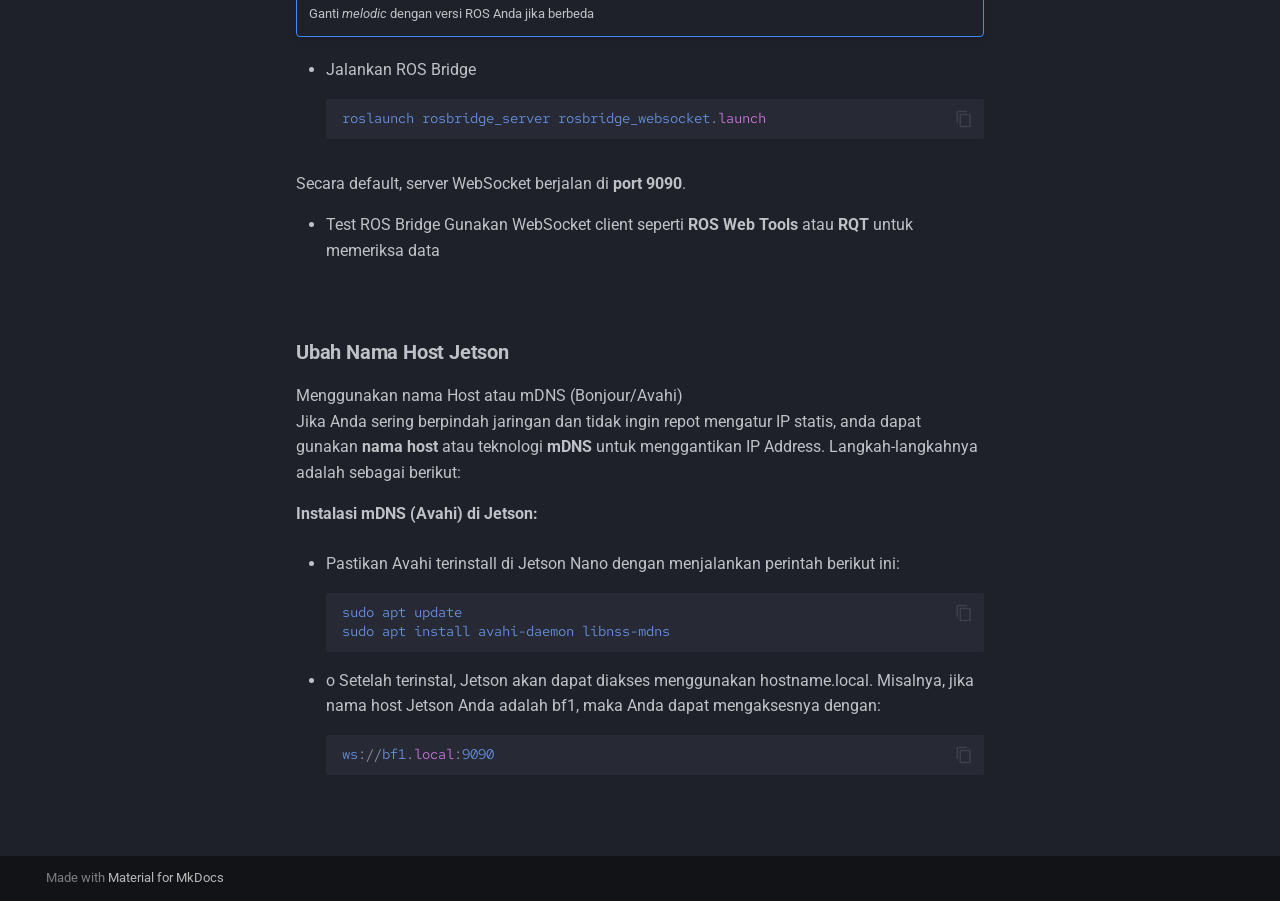
==== commit 60baf9ff: "New fixes" ====
--- a/2-setup/index.html
+++ b/2-setup/index.html
@@ -440,39 +440,6 @@
   
 </li>
       
-        <li class="md-nav__item">
-  <a href="#ros-gazebo" class="md-nav__link">
-    <span class="md-ellipsis">
-      ROS Gazebo
-    </span>
-  </a>
-  
-    <nav class="md-nav" aria-label="ROS Gazebo">
-      <ul class="md-nav__list">
-        
-          <li class="md-nav__item">
-  <a href="#dependencies-yang-diperlukan" class="md-nav__link">
-    <span class="md-ellipsis">
-      Dependencies yang diperlukan
-    </span>
-  </a>
-  
-</li>
-        
-          <li class="md-nav__item">
-  <a href="#solidworks-to-gazebo" class="md-nav__link">
-    <span class="md-ellipsis">
-      Solidworks to Gazebo
-    </span>
-  </a>
-  
-</li>
-        
-      </ul>
-    </nav>
-  
-</li>
-      
     </ul>
   
 </nav>
@@ -692,39 +659,6 @@
   <a href="#ubah-nama-host-jetson" class="md-nav__link">
     <span class="md-ellipsis">
       Ubah Nama Host Jetson
-    </span>
-  </a>
-  
-</li>
-        
-      </ul>
-    </nav>
-  
-</li>
-      
-        <li class="md-nav__item">
-  <a href="#ros-gazebo" class="md-nav__link">
-    <span class="md-ellipsis">
-      ROS Gazebo
-    </span>
-  </a>
-  
-    <nav class="md-nav" aria-label="ROS Gazebo">
-      <ul class="md-nav__list">
-        
-          <li class="md-nav__item">
-  <a href="#dependencies-yang-diperlukan" class="md-nav__link">
-    <span class="md-ellipsis">
-      Dependencies yang diperlukan
-    </span>
-  </a>
-  
-</li>
-        
-          <li class="md-nav__item">
-  <a href="#solidworks-to-gazebo" class="md-nav__link">
-    <span class="md-ellipsis">
-      Solidworks to Gazebo
     </span>
   </a>
   
@@ -962,60 +896,6 @@
 </li>
 </ul>
 <p><br></p>
-<h2 id="ros-gazebo"><strong>ROS Gazebo</strong></h2>
-<p><a href="https://gazebosim.org/home">ROS Gazebo</a> adalah tool open-source 2D/3D simulator robot yang memungkinkan kita untuk mengembangkan, memeriksa dan memvalidasi sistem robotik di lingkungan virtual sebelum mewujudkannya di dunia nyata. Disini kami akan menunjukkan langkah-langkah instalasi Ros Gazebo untuk simulasi robot. Operating System yang kami gunakan adalah <a href="https://releases.ubuntu.com/18.04/">Ubuntu 18</a>.</p>
-<p><strong>Install Visual Studio Code</strong> <br>
-Langkah pertama adalah melakukan penginstalan Visual Studio Code jika kamu belum melakukannya, ini menjadi alat yang akan membantumu dalam proses pemrograman nanti. Kamu dapat melihat panduan penginstalan Visual Studio Code pada OS Ubuntu 18 dengan menekan tombol dibawah ini <br></p>
-<p><a class="md-button" href="https://www.ubuntu18.com/install-visual-studio-code-ubuntu-18/">Penginstalan VSC di Ubuntu 18</a> </p>
-<p><br> <strong>Install ROS melodic</strong> <br>
-Setelah itu kita akan masuk ke tahap selanjutnya yaitu penginstalan ROS Melodic. ROS Melodic adalah versi ROS yang dirilis pada tahun 2018 yang terutama dimaksudkan untuk operating system ubuntu 18. Untuk Petunjuk penginstalannya dapat dilihat melalui tombol dibawah ini. <br></p>
-<p><a class="md-button" href="http://wiki.ros.org/melodic/Installation/Ubuntu">Penginstalan ROS Melodic</a></p>
-<p><br> <strong>Penginstalan IceCream CPP</strong> <br>
-Icecream CPP adalah tool debugging yang akan mempermudah proses print dan inspeksi variable ketika runtime. Sebelum memulai instalasi IceCream CPP, kita harus terlebih dahulu menginstall cmake versi 3.16 ke atas agar IceCream CPP dapat digunakan. <br>
-Untuk menginstall cmake versi terbaru dapat dilakukan melalui tombol di bawah ini. <br></p>
-<p><a class="md-button" href="https://github.com/Kitware/CMake/releases/">CMake Versi Terbaru</a> <br></p>
-<p>Jika sudah, maka kita dapat lanjut ke tahap penginstalan IceCream CPP melalui tombol ini yang akan membawamu ke dalam github penginstalan IneCream CPP. File didalam github ini dapat didownload dalam bentuk zip dan sebagainya, lalu ikuti Langkah instalasi di bawahnya.<br></p>
-<p><a class="md-button" href="https://github.com/renatoGarcia/icecream-cpp?tab=readme-ov-file#install">IceCream CPP</a></p>
-<h3 id="dependencies-yang-diperlukan"><strong>Dependencies yang diperlukan</strong></h3>
-<p>Langkah terakhir adalah menginstall ROS Dependencies yang diperlukan, dibawah adalah seluruh command yang diperlikan untuk menginstall dependencies agar ROS Gazebo dapat digunakan.</p>
-<div class="admonition note">
-<p class="admonition-title">Note</p>
-<p>Sesuaikan dengan jennis ros yang digunakan, disini kami menyarankan menggunakan ROS Melodic.</p>
-</div>
-<div class="language-css highlight"><pre><span></span><code><span id="__span-23-1"><a id="__codelineno-23-1" name="__codelineno-23-1" href="#__codelineno-23-1"></a><span class="nt">sudo</span><span class="w"> </span><span class="nt">apt</span><span class="w"> </span><span class="nt">install</span><span class="w"> </span><span class="nt">git</span>
-</span><span id="__span-23-2"><a id="__codelineno-23-2" name="__codelineno-23-2" href="#__codelineno-23-2"></a><span class="nt">sudo</span><span class="w"> </span><span class="nt">apt</span><span class="w"> </span><span class="nt">install</span><span class="w"> </span><span class="nt">ros-noetic-sound-play</span>
-</span><span id="__span-23-3"><a id="__codelineno-23-3" name="__codelineno-23-3" href="#__codelineno-23-3"></a><span class="nt">sudo</span><span class="w"> </span><span class="nt">apt</span><span class="w"> </span><span class="nt">install</span><span class="w"> </span><span class="nt">ros-noetic-openni2-launch</span>
-</span><span id="__span-23-4"><a id="__codelineno-23-4" name="__codelineno-23-4" href="#__codelineno-23-4"></a><span class="nt">sudo</span><span class="w"> </span><span class="nt">apt</span><span class="w"> </span><span class="nt">install</span><span class="w"> </span><span class="nt">ros-noetic-joy</span>
-</span><span id="__span-23-5"><a id="__codelineno-23-5" name="__codelineno-23-5" href="#__codelineno-23-5"></a><span class="nt">sudo</span><span class="w"> </span><span class="nt">apt</span><span class="w"> </span><span class="nt">install</span><span class="w"> </span><span class="nt">ros-noetic-rtabmap</span>
-</span><span id="__span-23-6"><a id="__codelineno-23-6" name="__codelineno-23-6" href="#__codelineno-23-6"></a><span class="nt">sudo</span><span class="w"> </span><span class="nt">apt</span><span class="w"> </span><span class="nt">install</span><span class="w"> </span><span class="nt">ros-noetic-rtabmap-ros</span>
-</span><span id="__span-23-7"><a id="__codelineno-23-7" name="__codelineno-23-7" href="#__codelineno-23-7"></a><span class="nt">sudo</span><span class="w"> </span><span class="nt">apt</span><span class="w"> </span><span class="nt">install</span><span class="w"> </span><span class="nt">ros-noetic-navigation</span>
-</span><span id="__span-23-8"><a id="__codelineno-23-8" name="__codelineno-23-8" href="#__codelineno-23-8"></a><span class="nt">sudo</span><span class="w"> </span><span class="nt">apt</span><span class="w"> </span><span class="nt">install</span><span class="w"> </span><span class="nt">ros-noetic-move-base</span>
-</span><span id="__span-23-9"><a id="__codelineno-23-9" name="__codelineno-23-9" href="#__codelineno-23-9"></a><span class="nt">sudo</span><span class="w"> </span><span class="nt">apt</span><span class="w"> </span><span class="nt">install</span><span class="w"> </span><span class="nt">ros-noetic-robot-state-publisher</span>
-</span><span id="__span-23-10"><a id="__codelineno-23-10" name="__codelineno-23-10" href="#__codelineno-23-10"></a><span class="nt">sudo</span><span class="w"> </span><span class="nt">apt</span><span class="w"> </span><span class="nt">install</span><span class="w"> </span><span class="nt">ros-noetic-robot-localization</span>
-</span><span id="__span-23-11"><a id="__codelineno-23-11" name="__codelineno-23-11" href="#__codelineno-23-11"></a><span class="nt">sudo</span><span class="w"> </span><span class="nt">apt</span><span class="w"> </span><span class="nt">install</span><span class="w"> </span><span class="nt">ros-noetic-navfn</span>
-</span><span id="__span-23-12"><a id="__codelineno-23-12" name="__codelineno-23-12" href="#__codelineno-23-12"></a><span class="nt">sudo</span><span class="w"> </span><span class="nt">apt</span><span class="w"> </span><span class="nt">install</span><span class="w"> </span><span class="nt">ros-noetic-amcl</span>
-</span><span id="__span-23-13"><a id="__codelineno-23-13" name="__codelineno-23-13" href="#__codelineno-23-13"></a><span class="nt">sudo</span><span class="w"> </span><span class="nt">apt</span><span class="w"> </span><span class="nt">install</span><span class="w"> </span><span class="nt">ros-noetic-diagnostic-updater</span>
-</span><span id="__span-23-14"><a id="__codelineno-23-14" name="__codelineno-23-14" href="#__codelineno-23-14"></a><span class="nt">sudo</span><span class="w"> </span><span class="nt">apt</span><span class="w"> </span><span class="nt">install</span><span class="w"> </span><span class="nt">ros-noetic-xacro</span>
-</span><span id="__span-23-15"><a id="__codelineno-23-15" name="__codelineno-23-15" href="#__codelineno-23-15"></a><span class="nt">sudo</span><span class="w"> </span><span class="nt">apt</span><span class="w"> </span><span class="nt">install</span><span class="w"> </span><span class="nt">ros-noetic-depthimage-to-laserscan</span>
-</span><span id="__span-23-16"><a id="__codelineno-23-16" name="__codelineno-23-16" href="#__codelineno-23-16"></a><span class="nt">sudo</span><span class="w"> </span><span class="nt">apt</span><span class="w"> </span><span class="nt">install</span><span class="w"> </span><span class="nt">ros-noetic-imu-filter-madgwick</span>
-</span><span id="__span-23-17"><a id="__codelineno-23-17" name="__codelineno-23-17" href="#__codelineno-23-17"></a><span class="nt">sudo</span><span class="w"> </span><span class="nt">apt</span><span class="w"> </span><span class="nt">install</span><span class="w"> </span><span class="nt">ros-noetic-ros-controllers</span>
-</span><span id="__span-23-18"><a id="__codelineno-23-18" name="__codelineno-23-18" href="#__codelineno-23-18"></a><span class="nt">sudo</span><span class="w"> </span><span class="nt">apt</span><span class="w"> </span><span class="nt">install</span><span class="w"> </span><span class="nt">ros-noetic-ros-control</span>
-</span><span id="__span-23-19"><a id="__codelineno-23-19" name="__codelineno-23-19" href="#__codelineno-23-19"></a><span class="nt">sudo</span><span class="w"> </span><span class="nt">apt</span><span class="w"> </span><span class="nt">install</span><span class="w"> </span><span class="nt">ros-noetic-spacenav-node</span>
-</span></code></pre></div>
-<div class="admonition abstract">
-<p class="admonition-title">Optional</p>
-<p>Setelah memasukkan perintah di atas, dibawah ini adalah perintah opsional yang dapat digunakan jika menggunakan Flashdrive/USB
-<div class="language-css highlight"><pre><span></span><code><span id="__span-24-1"><a id="__codelineno-24-1" name="__codelineno-24-1" href="#__codelineno-24-1"></a><span class="nt">sudo</span><span class="w"> </span><span class="nt">apt</span><span class="w"> </span><span class="nt">install</span><span class="w"> </span><span class="nt">libusb-1</span><span class="p">.</span><span class="nc">0-0-dev</span>
-</span><span id="__span-24-2"><a id="__codelineno-24-2" name="__codelineno-24-2" href="#__codelineno-24-2"></a><span class="nt">sudo</span><span class="w"> </span><span class="nt">apt</span><span class="w"> </span><span class="nt">install</span><span class="w"> </span><span class="nt">libsdl-dev</span>
-</span></code></pre></div></p>
-</div>
-<div class="language-css highlight"><pre><span></span><code><span id="__span-25-1"><a id="__codelineno-25-1" name="__codelineno-25-1" href="#__codelineno-25-1"></a><span class="nt">sudo</span><span class="w"> </span><span class="nt">apt</span><span class="w"> </span><span class="nt">install</span><span class="w"> </span><span class="nt">ros-noetic-gazebo-ros-pkgs</span>
-</span><span id="__span-25-2"><a id="__codelineno-25-2" name="__codelineno-25-2" href="#__codelineno-25-2"></a><span class="nt">sudo</span><span class="w"> </span><span class="nt">apt</span><span class="w"> </span><span class="nt">install</span><span class="w"> </span><span class="nt">ros-noetic-gazebo-ros-control</span>
-</span></code></pre></div>
-<p>Jika seluruh Langkah sudah dilakukan, maka ROS Gazebo sudah dapat digunakan untuk proyek robotmu!</p>
-<h3 id="solidworks-to-gazebo"><strong>Solidworks to Gazebo</strong></h3>
-<p>Jika kamu ingin tahu cara melakukan exporting file desain 3D robotmu dari program desain <a href="https://www.solidworks.com">SolidWorks</a> agar dapat digunakan kedalam ROS Gazebo, kami sudah menyusun semua langkah yang diperlukan dan kamu dapat melihatnya melalui tombol dibawah ini: <br></p>
-<p><a class="md-button md-button--primary" href="../extrapages/urdf/">Solidworks to ROS Gazebo</a></p>
 
 
 
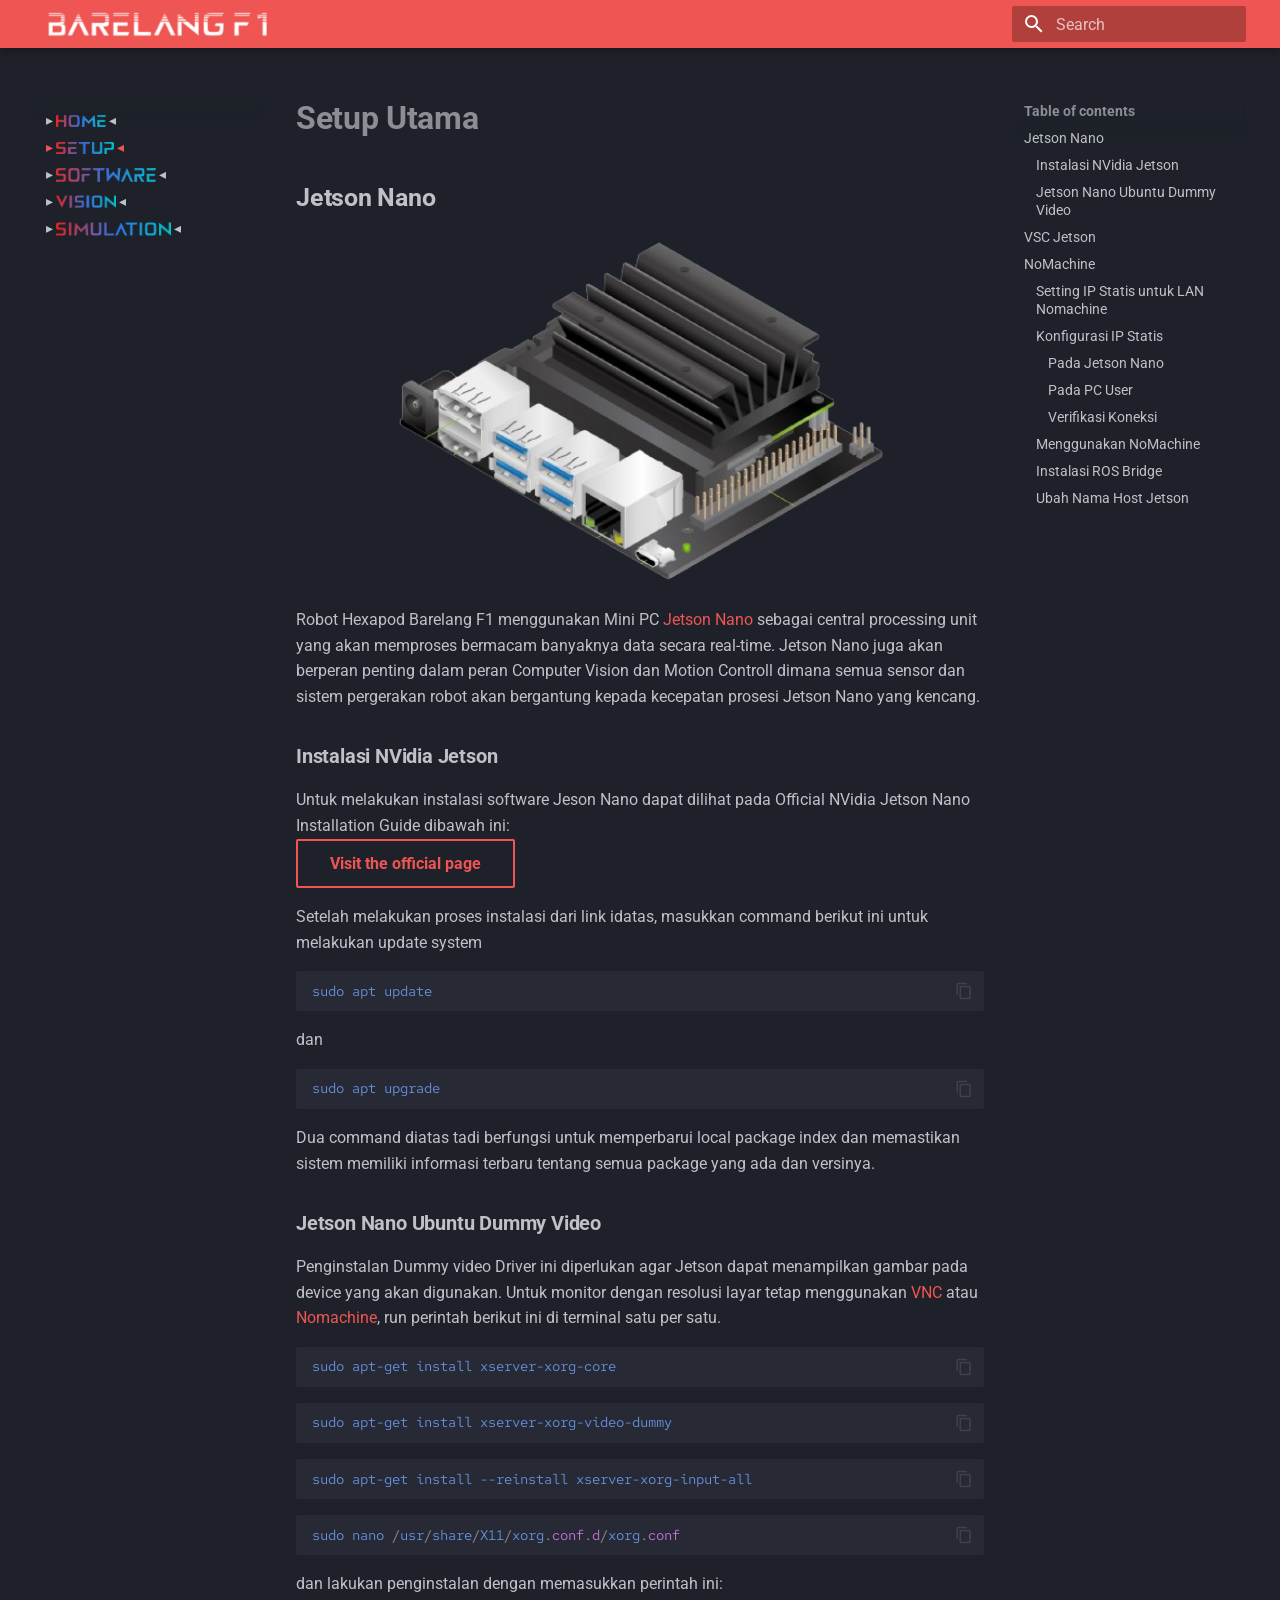
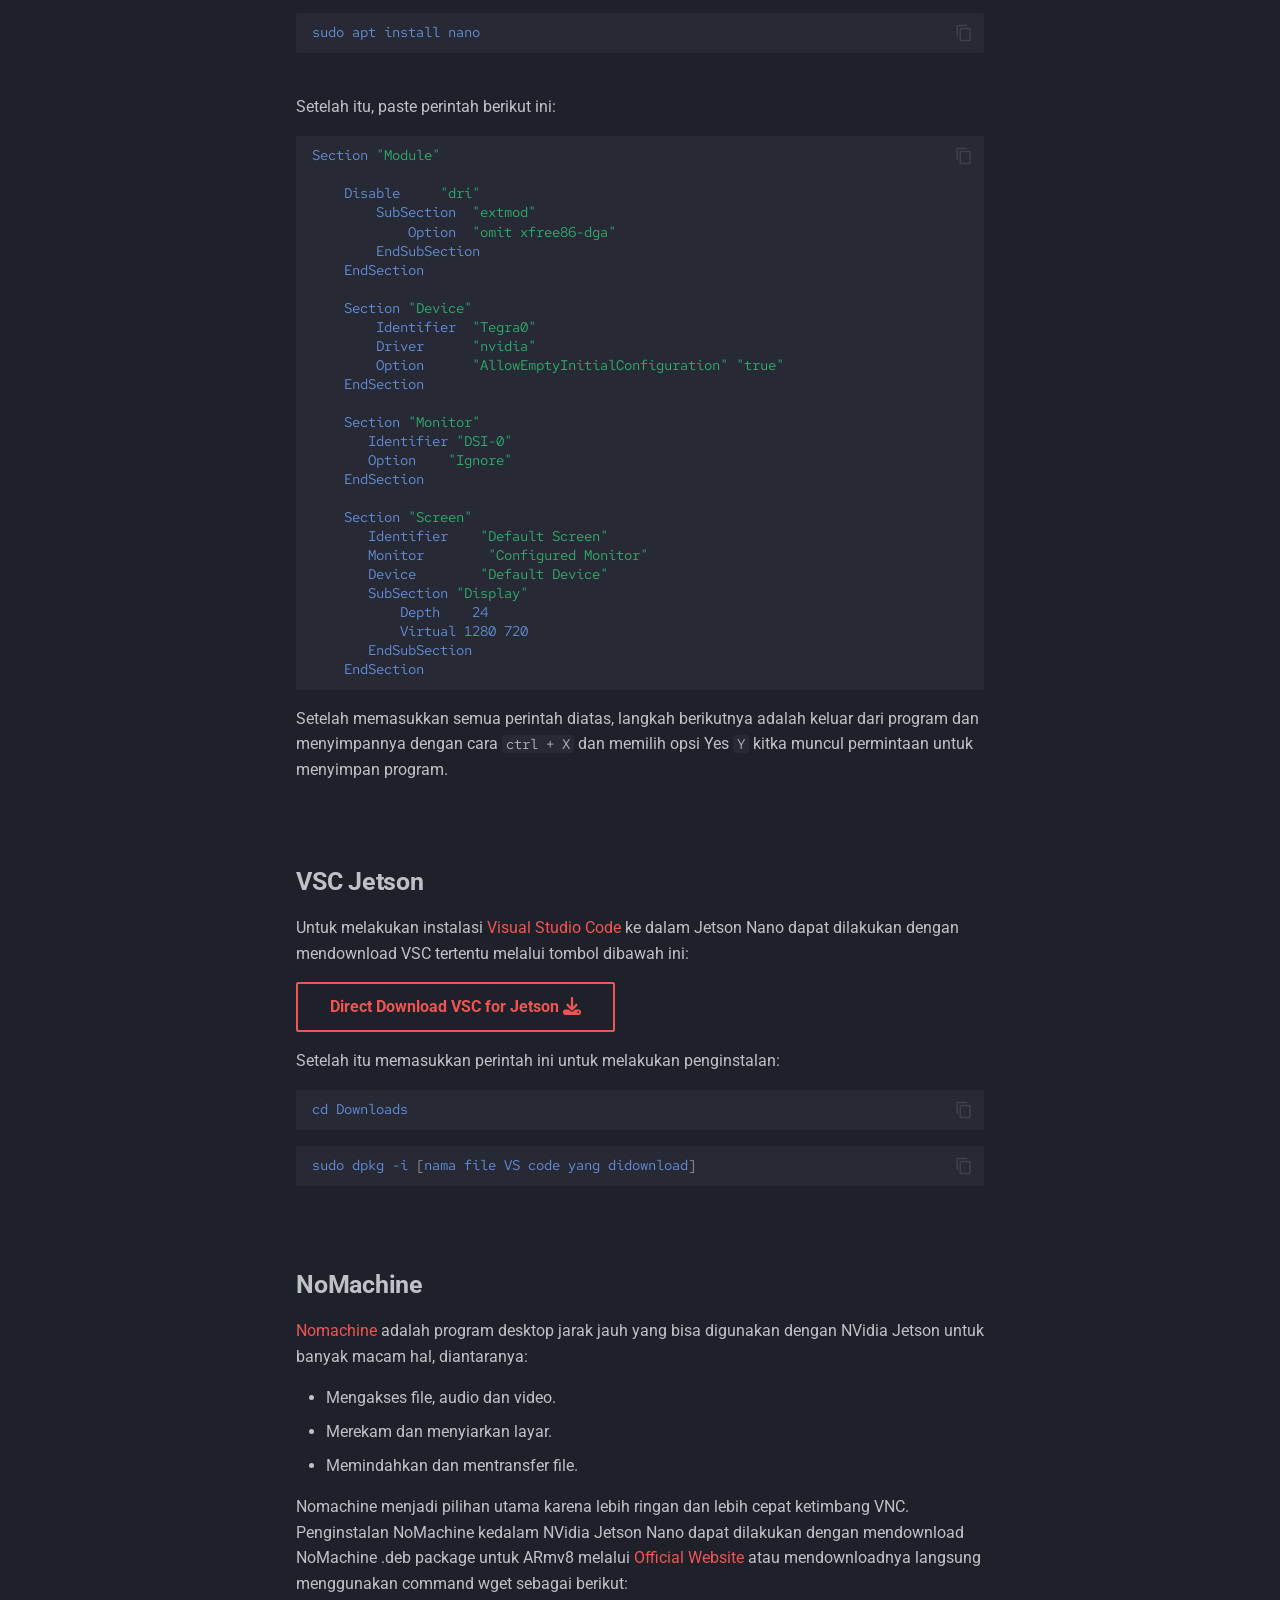
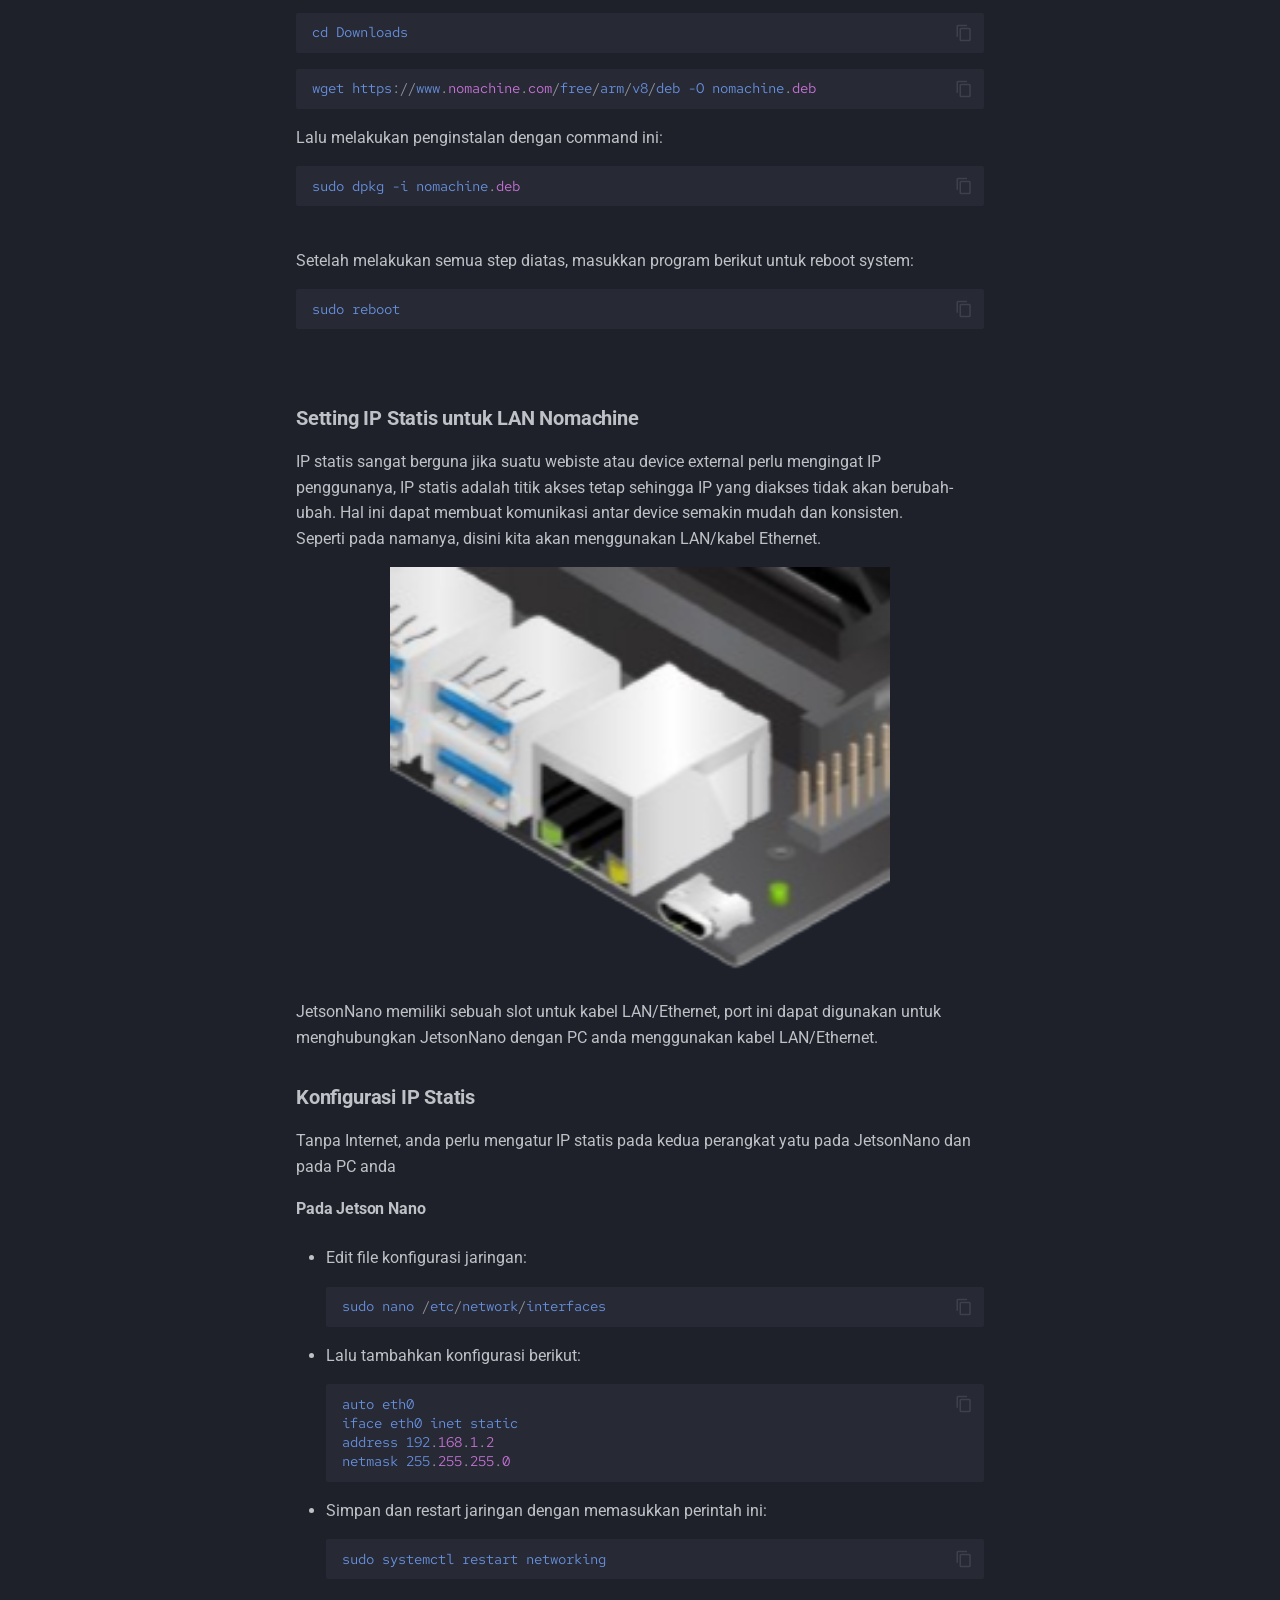
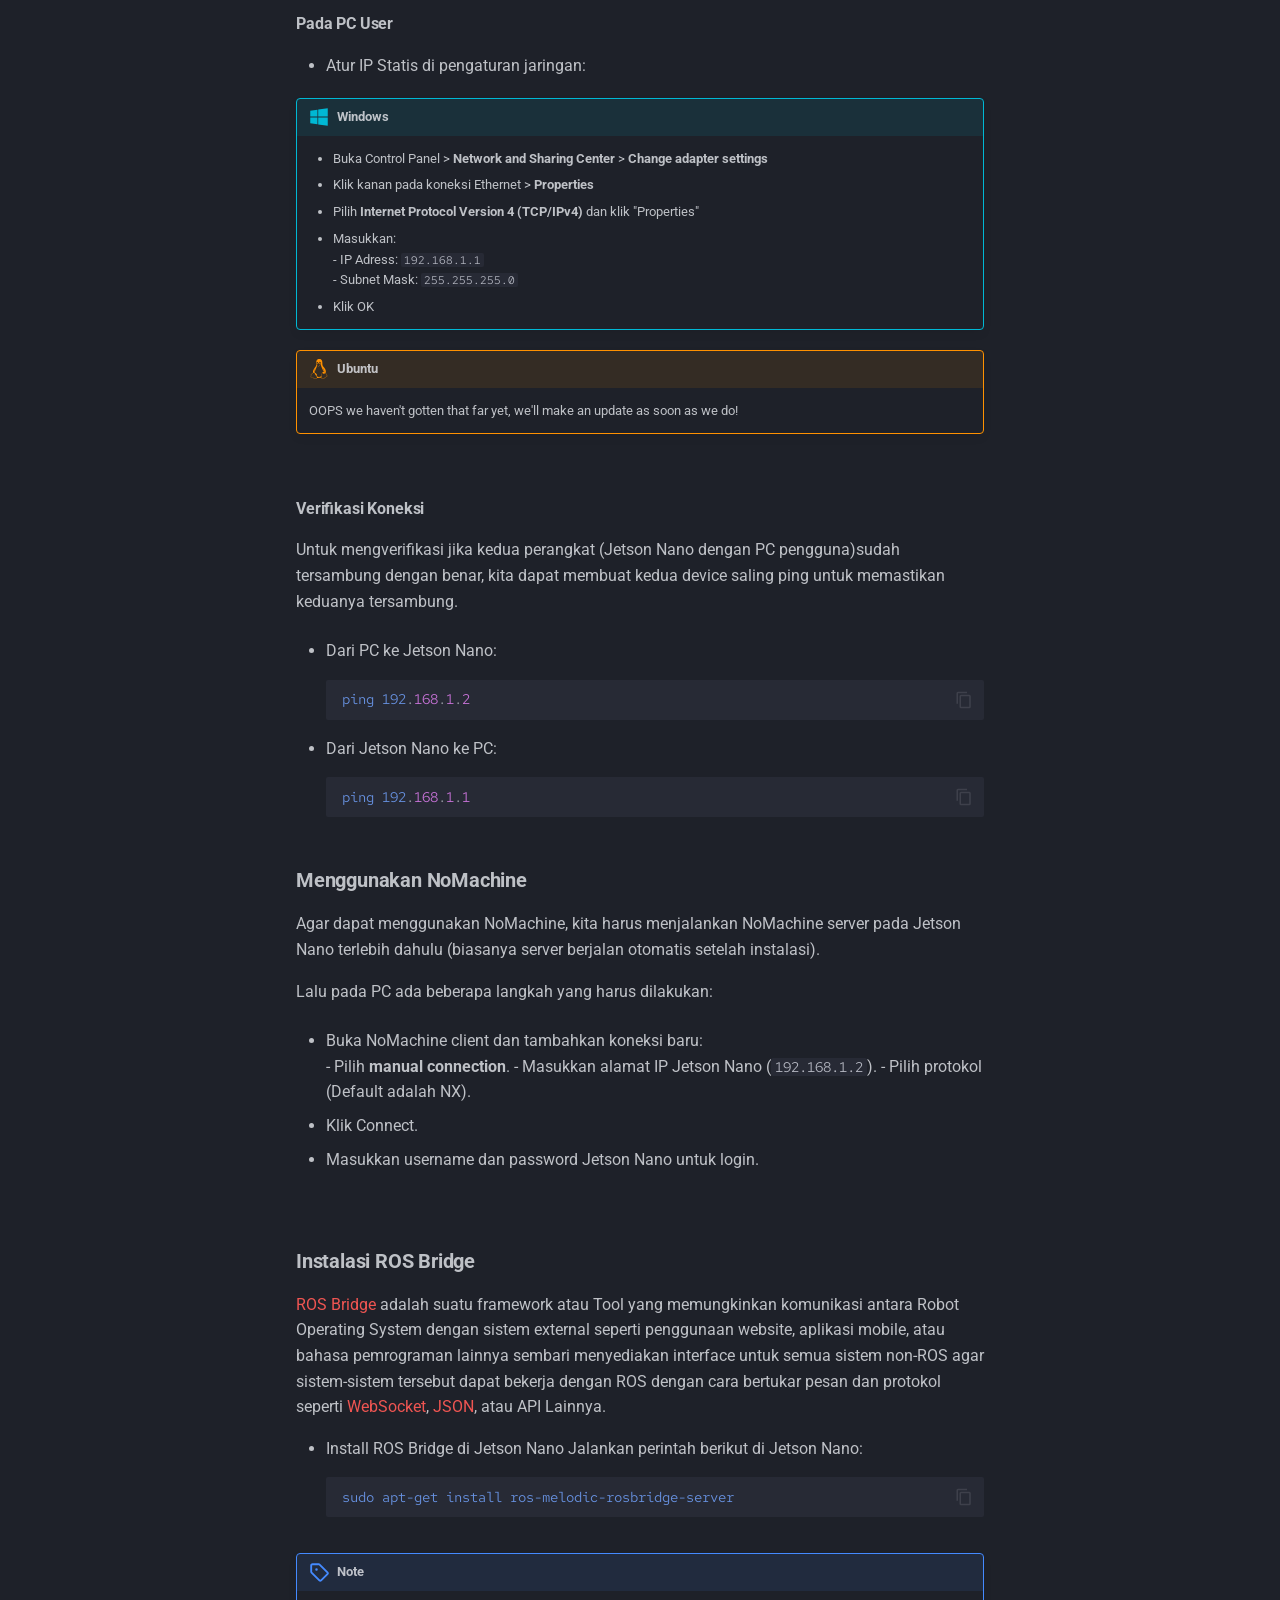
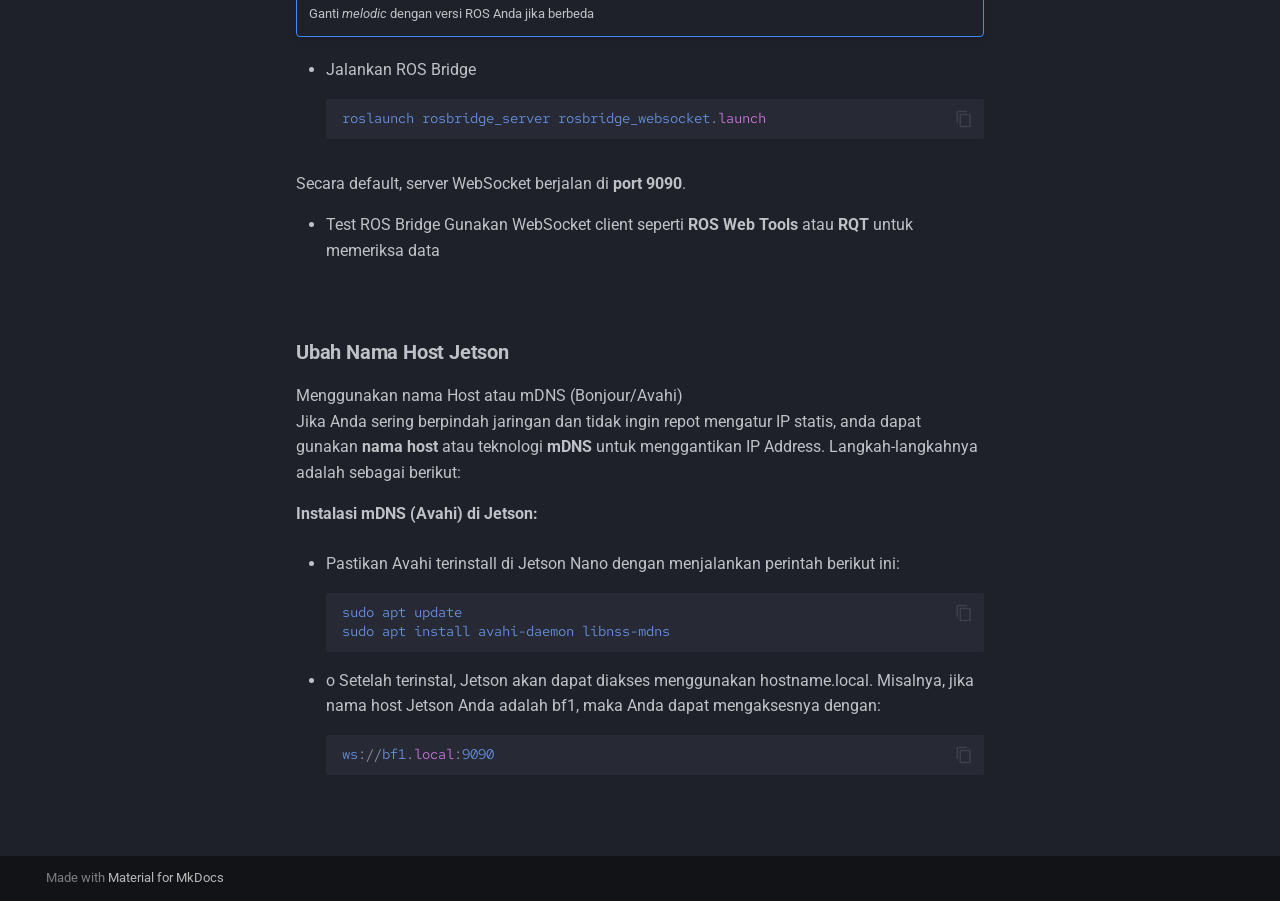
==== commit 86881313: "New Transition test 2" ====
--- a/2-setup/index.html
+++ b/2-setup/index.html
@@ -22,7 +22,7 @@
     
     
       
-        <title>Barelang F1 Documentation - </title>
+        <title>Setup Documentation - </title>
       
     
     
@@ -148,7 +148,7 @@
         <div class="md-header__topic" data-md-component="header-topic">
           <span class="md-ellipsis">
             
-              Barelang F1 Documentation
+              Setup Documentation
             
           </span>
         </div>
@@ -952,6 +952,10 @@
     
       <script src="../assets/javascripts/bundle.88dd0f4e.min.js"></script>
       
+        <script src="https://cdnjs.cloudflare.com/ajax/libs/gsap/3.12.2/gsap.min.js"></script>
+      
+        <script src="../js/blur-transition.js"></script>
+      
     
   </body>
 </html>
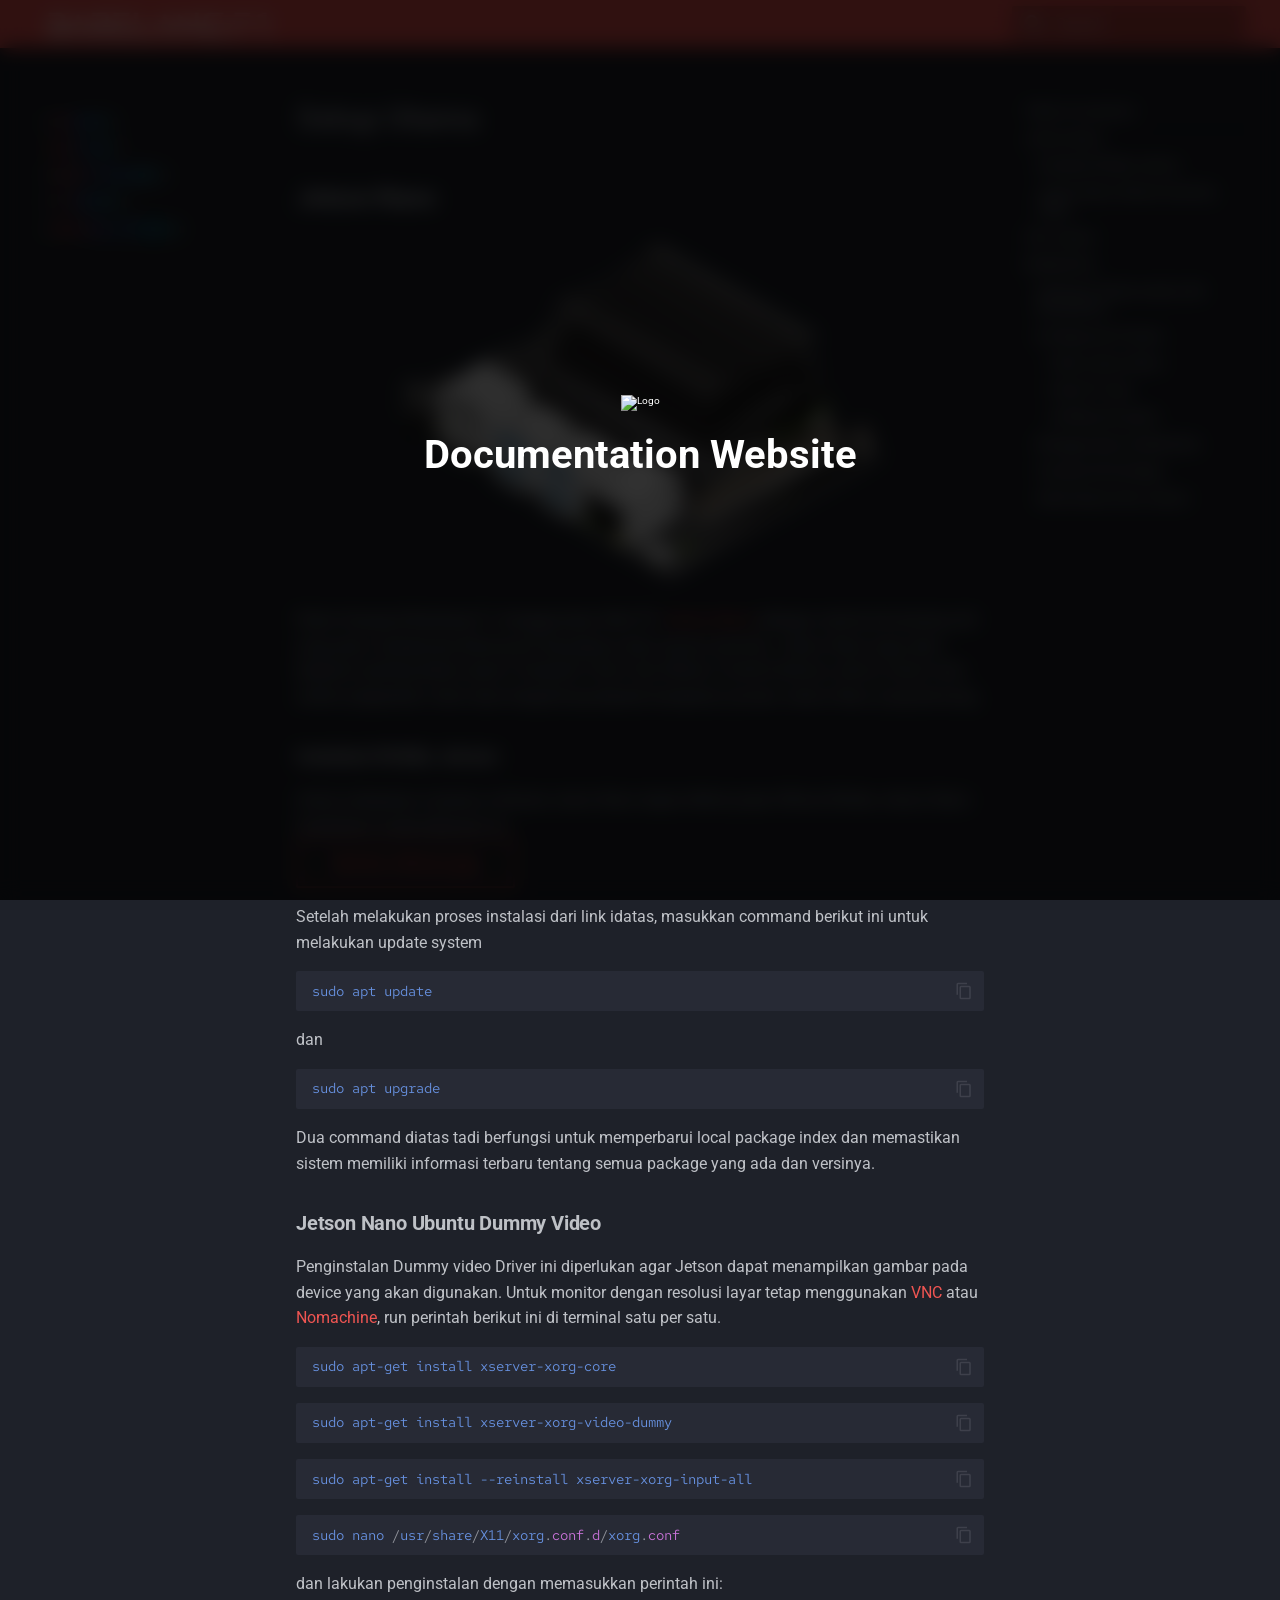
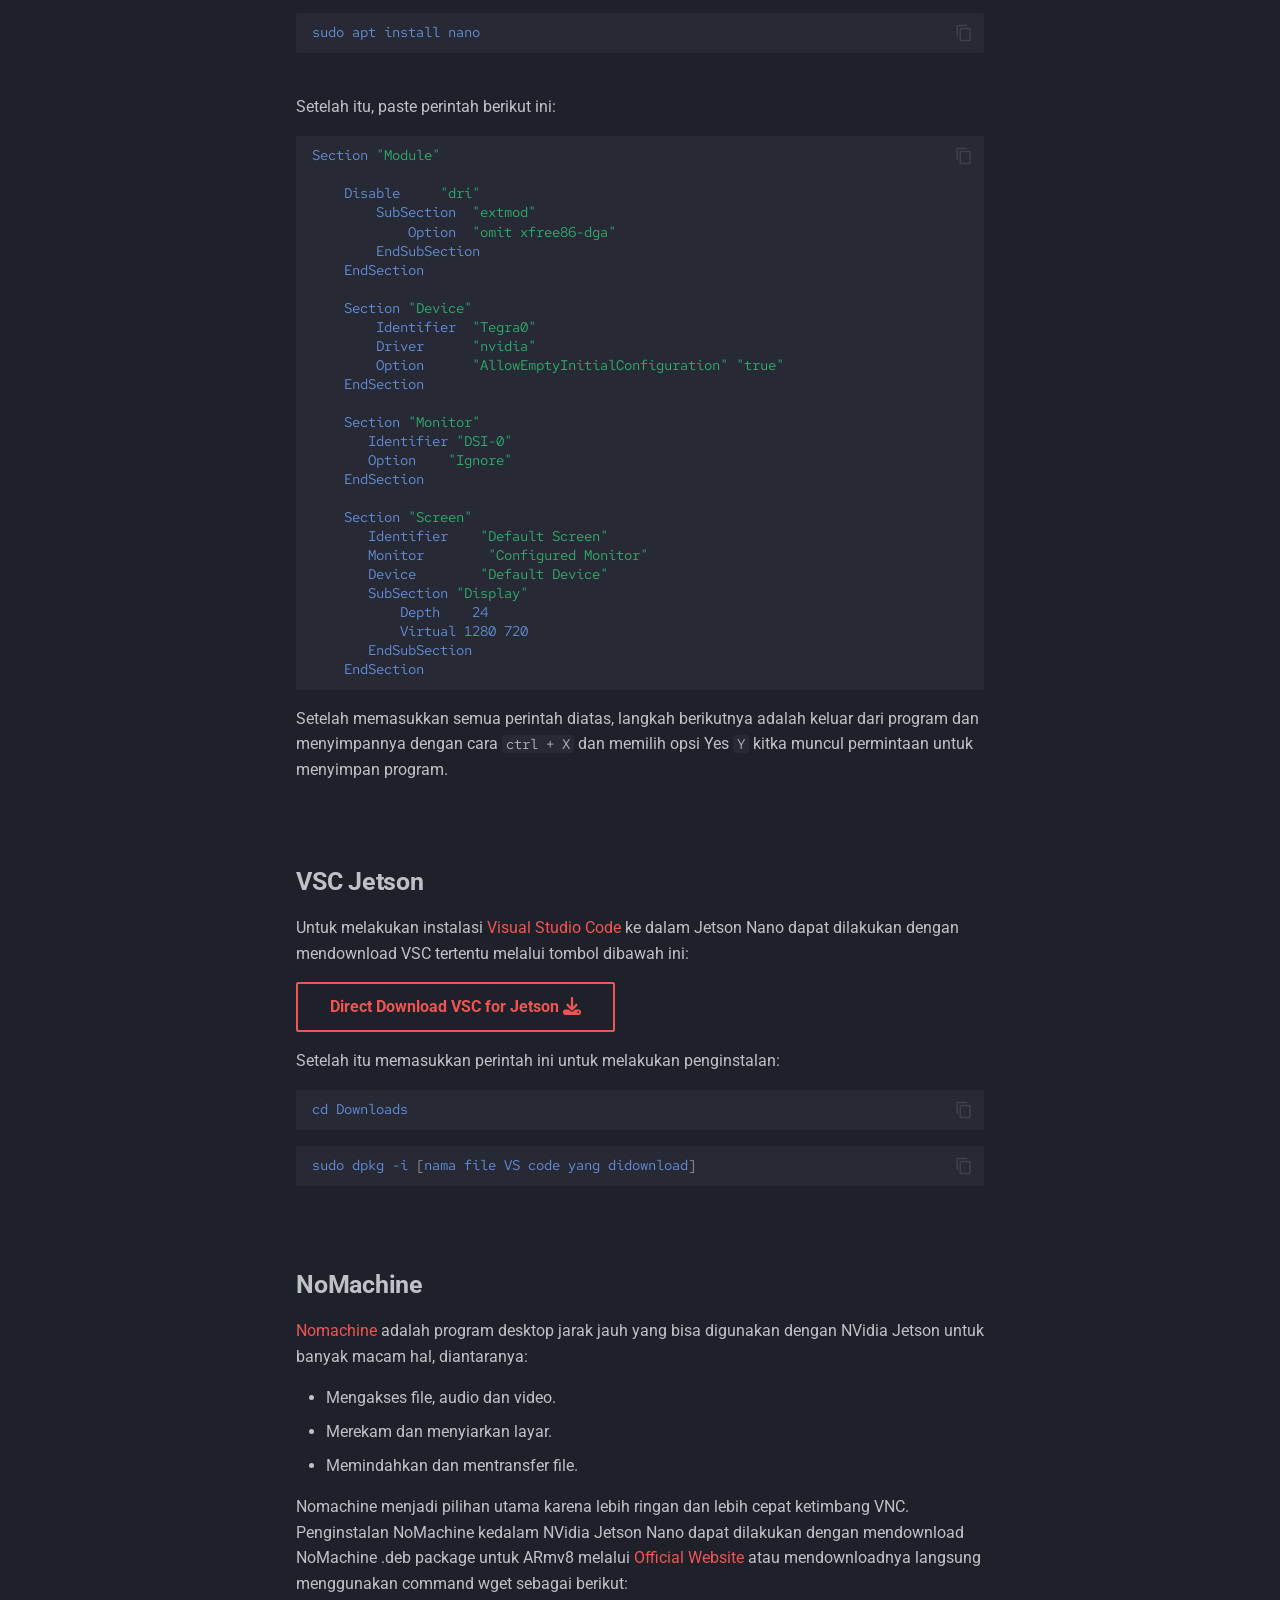
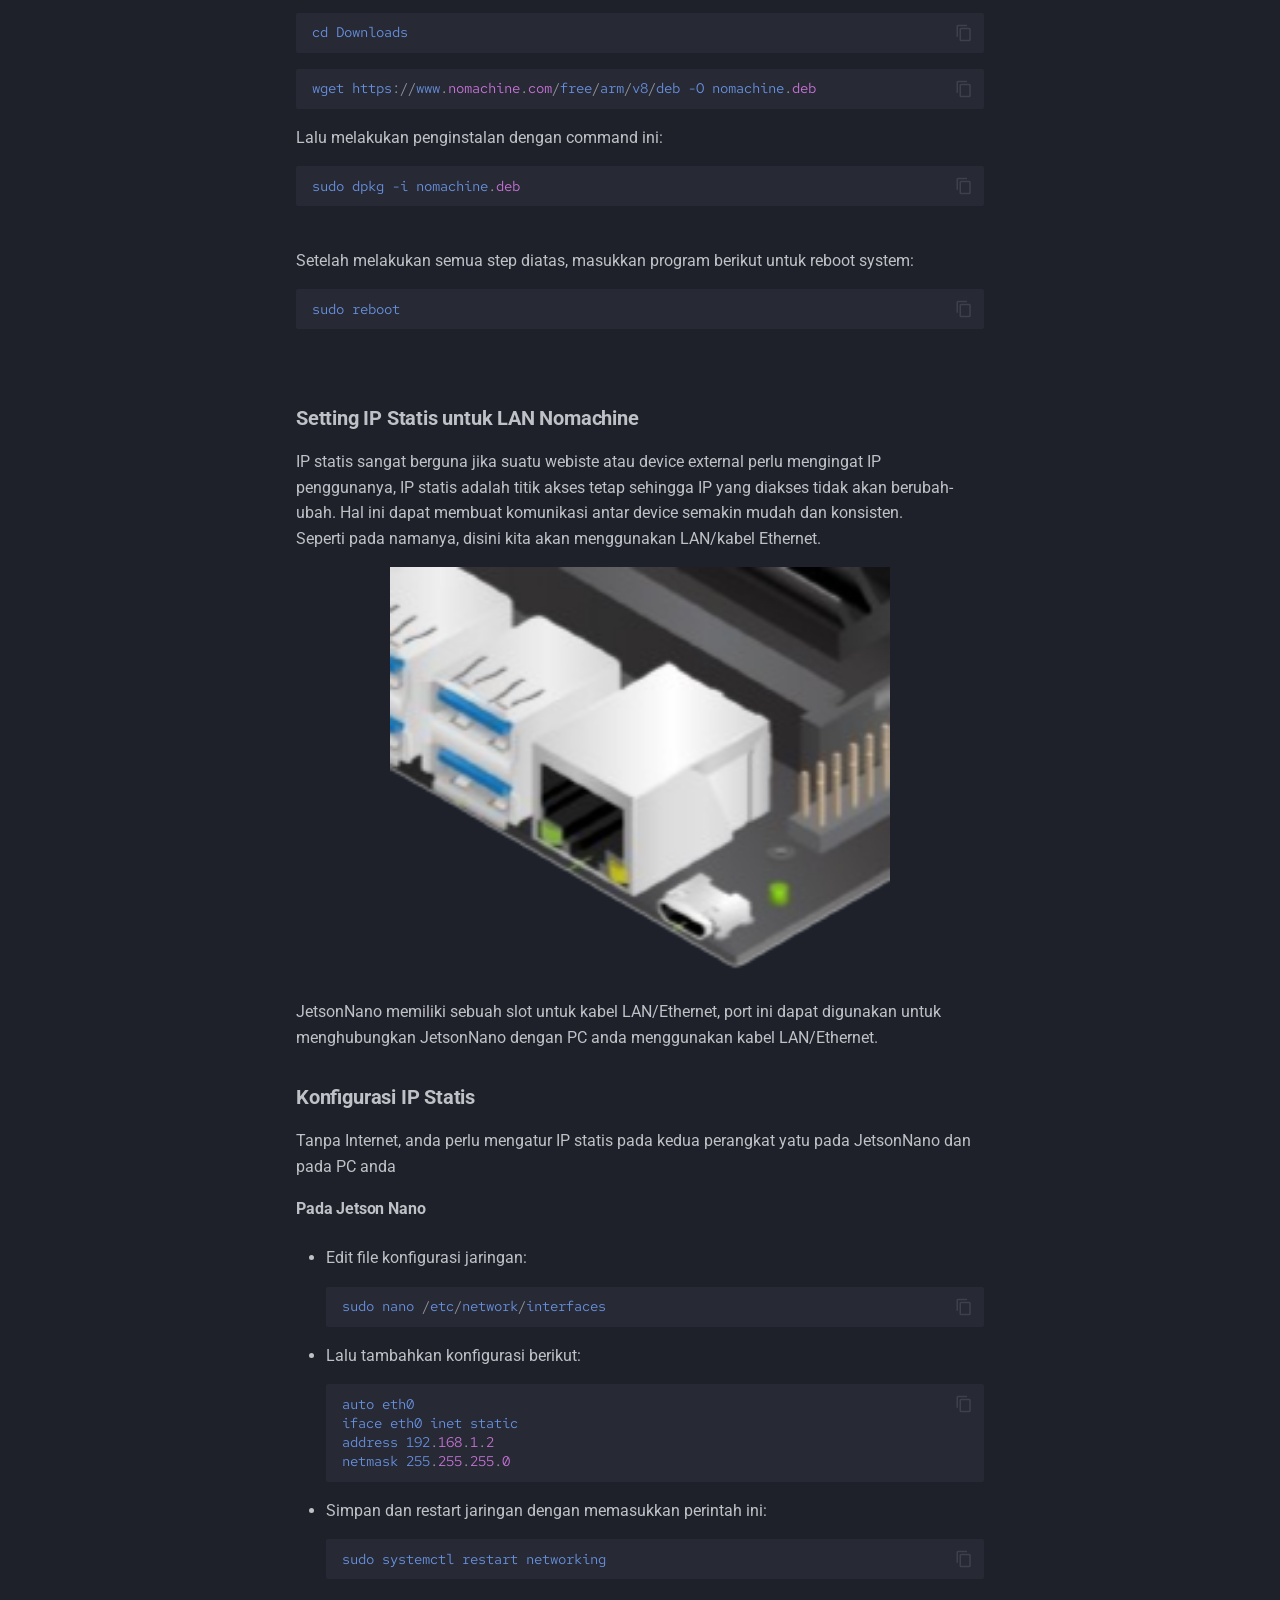
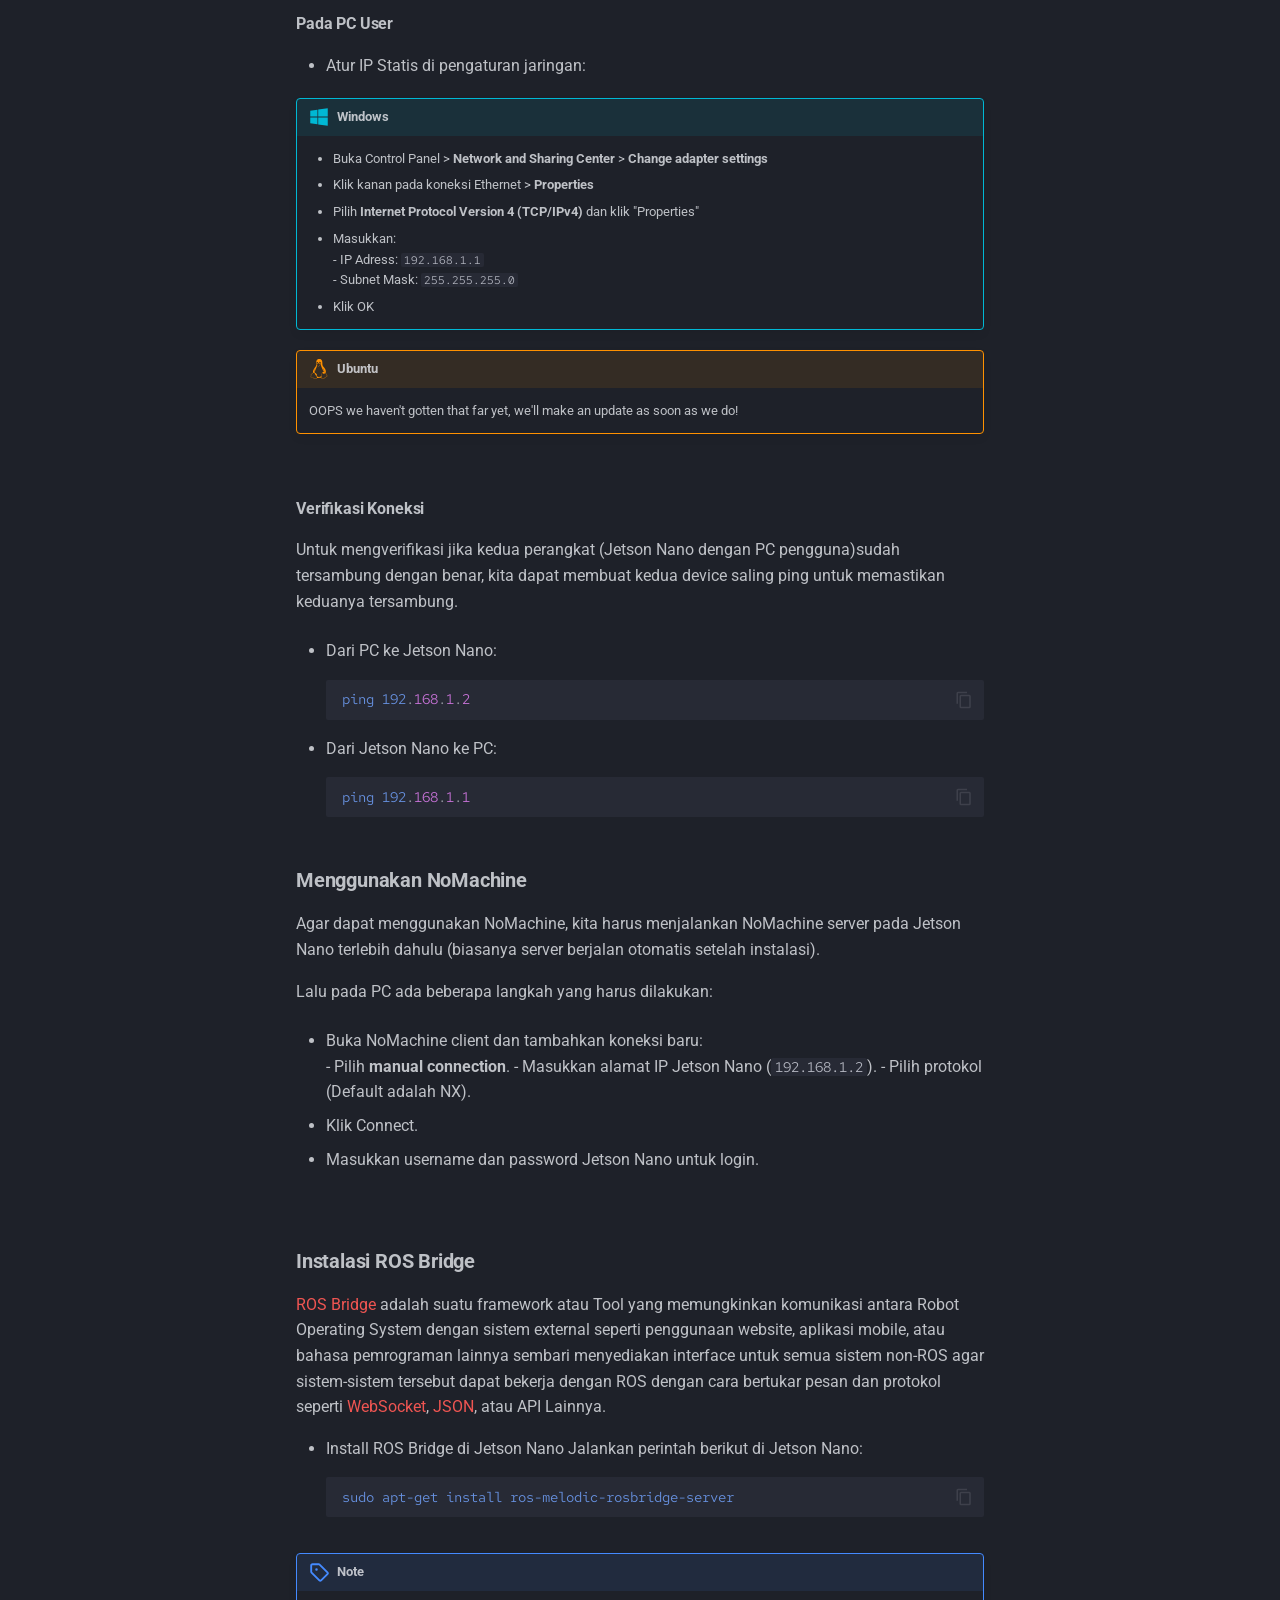
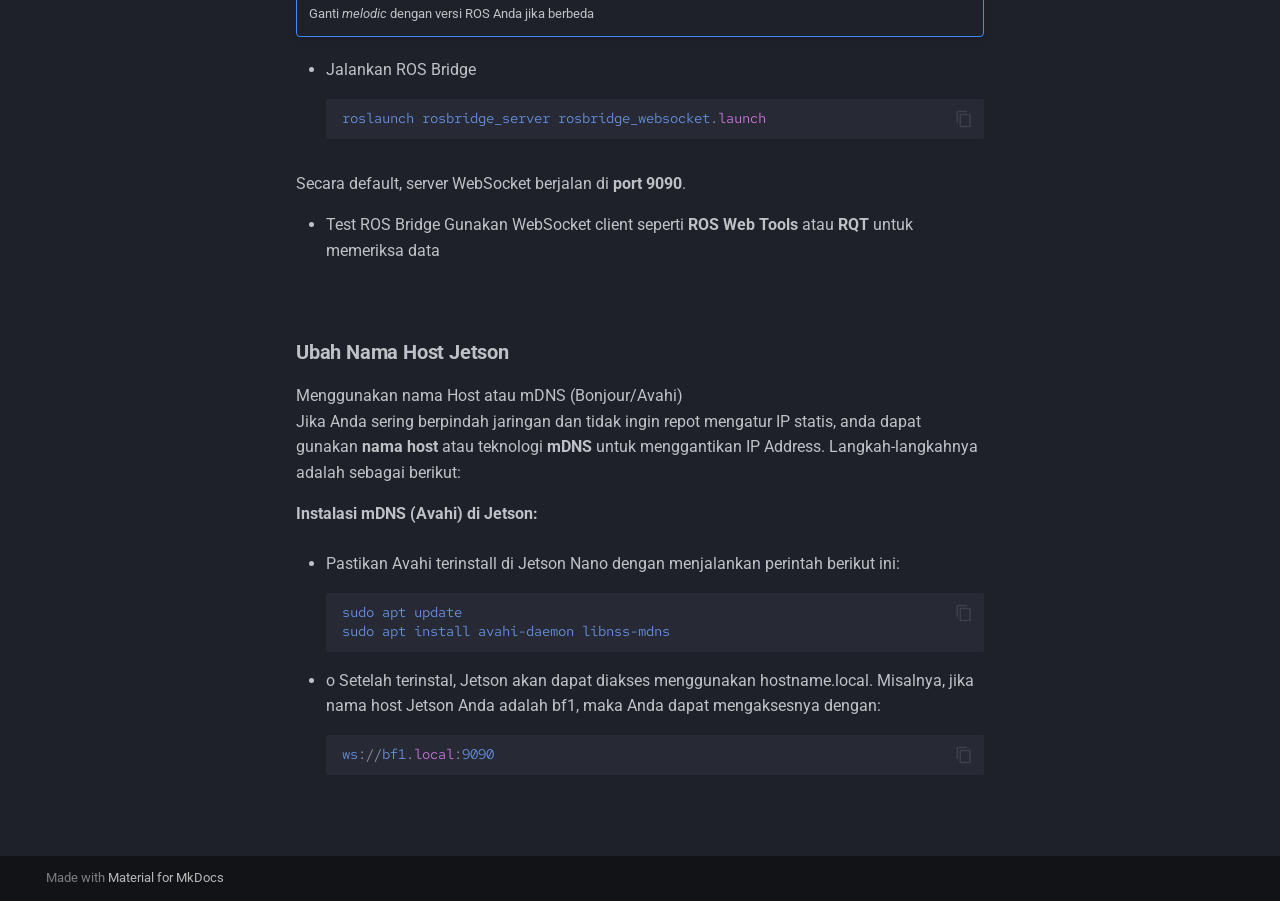
==== commit bf0cecfa: "new fade" ====
--- a/2-setup/index.html
+++ b/2-setup/index.html
@@ -88,6 +88,8 @@
         <style>:root{--md-text-font:"Roboto";--md-code-font:"Red Hat Mono"}</style>
       
     
+    
+      <link rel="stylesheet" href="../css/intro.css">
     
     <script>__md_scope=new URL("..",location),__md_hash=e=>[...e].reduce(((e,_)=>(e<<5)-e+_.charCodeAt(0)),0),__md_get=(e,_=localStorage,t=__md_scope)=>JSON.parse(_.getItem(t.pathname+"."+e)),__md_set=(e,_,t=localStorage,a=__md_scope)=>{try{t.setItem(a.pathname+"."+e,JSON.stringify(_))}catch(e){}}</script>
     
@@ -956,6 +958,8 @@
       
         <script src="../js/blur-transition.js"></script>
       
+        <script src="../js/intro.js"></script>
+      
     
   </body>
 </html>
--- a/css/intro.css
+++ b/css/intro.css
@@ -0,0 +1,43 @@
+/* Full-screen intro overlay */
+.intro-overlay {
+    position: fixed;
+    top: 0;
+    left: 0;
+    width: 100%;
+    height: 100%;
+    background: rgba(0, 0, 0, 0.8); /* Dark blurred effect */
+    display: flex;
+    align-items: center;
+    justify-content: center;
+    z-index: 9999;
+    backdrop-filter: blur(10px);
+    transition: opacity 1s ease-in-out;
+}
+
+/* Logo container */
+.intro-content {
+    text-align: center;
+    color: white;
+    opacity: 0;
+    transform: scale(0.8);
+    animation: fadeZoom 2s forwards;
+}
+
+/* Zoom-in animation */
+@keyframes fadeZoom {
+    0% {
+        opacity: 0;
+        transform: scale(0.8);
+    }
+    100% {
+        opacity: 1;
+        transform: scale(1);
+    }
+}
+
+/* Hide the intro smoothly */
+.hidden {
+    opacity: 0;
+    pointer-events: none;
+    transition: opacity 1s ease-in-out;
+}
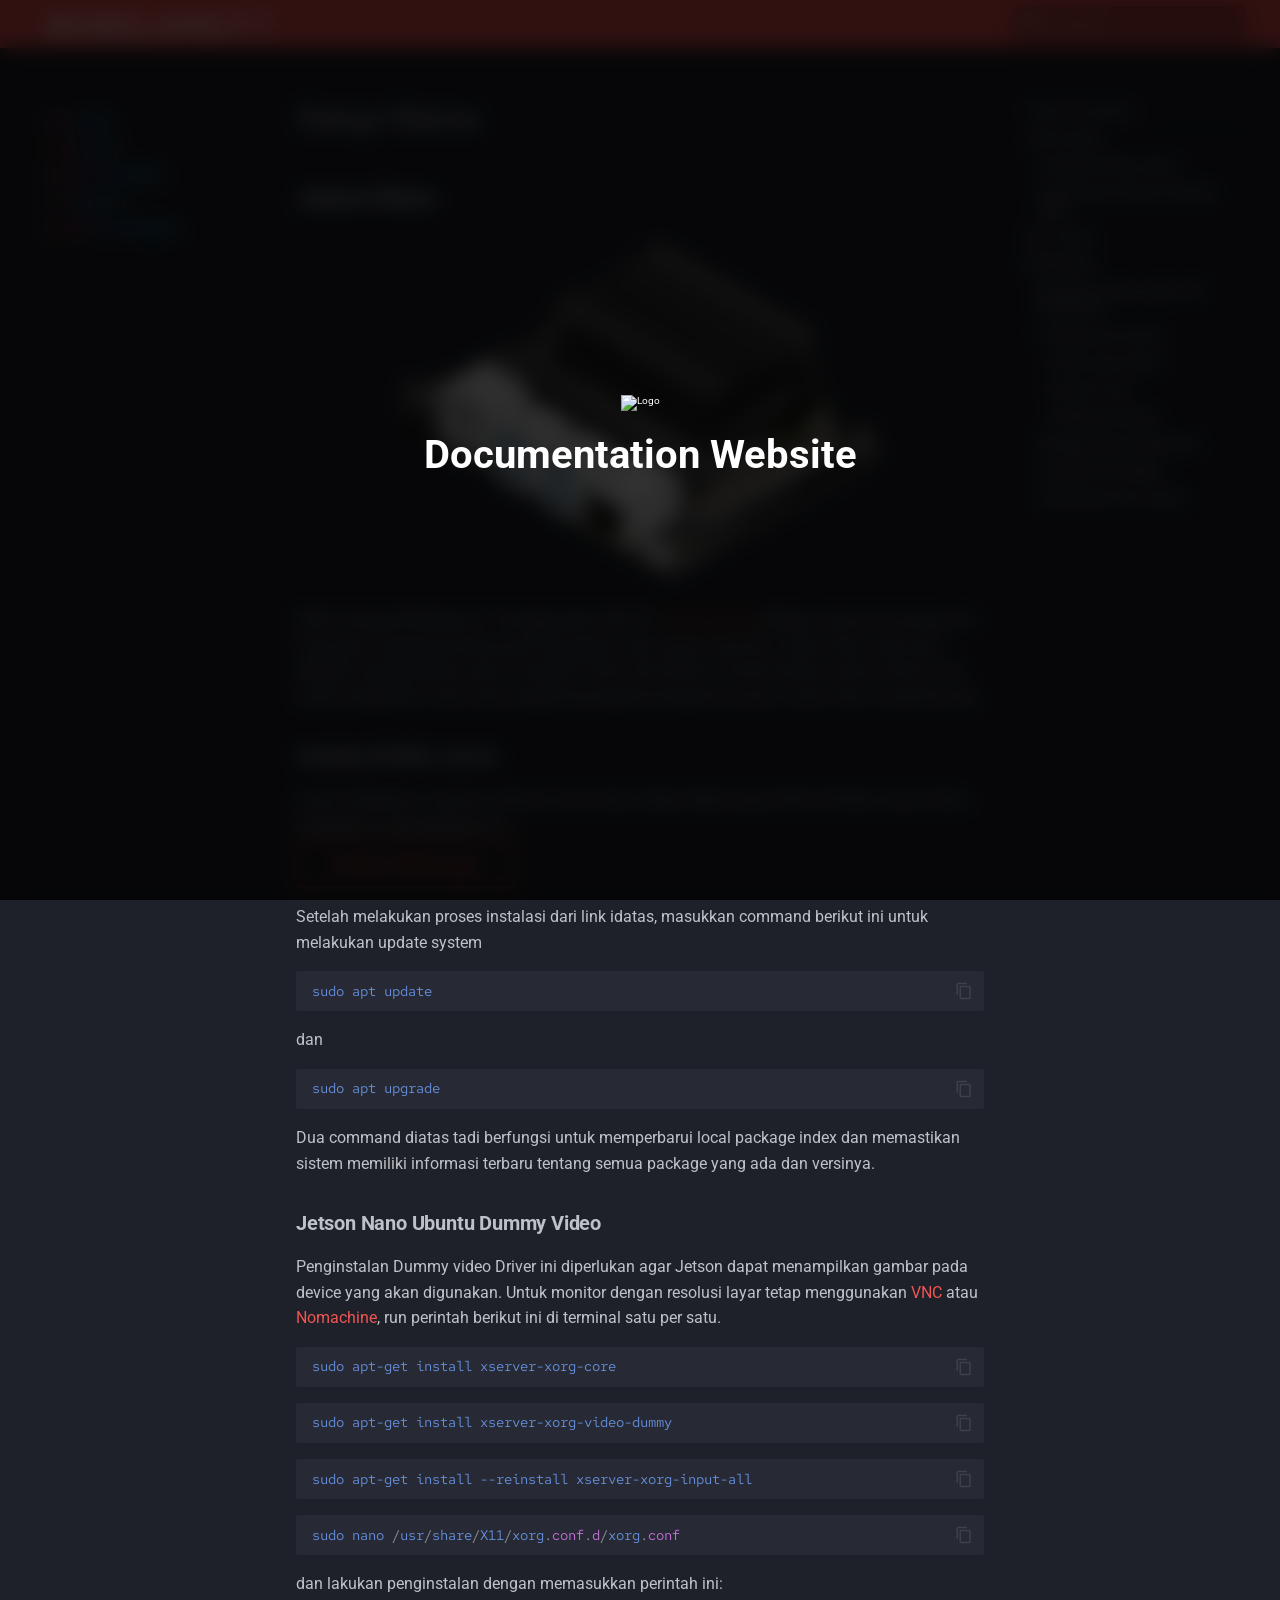
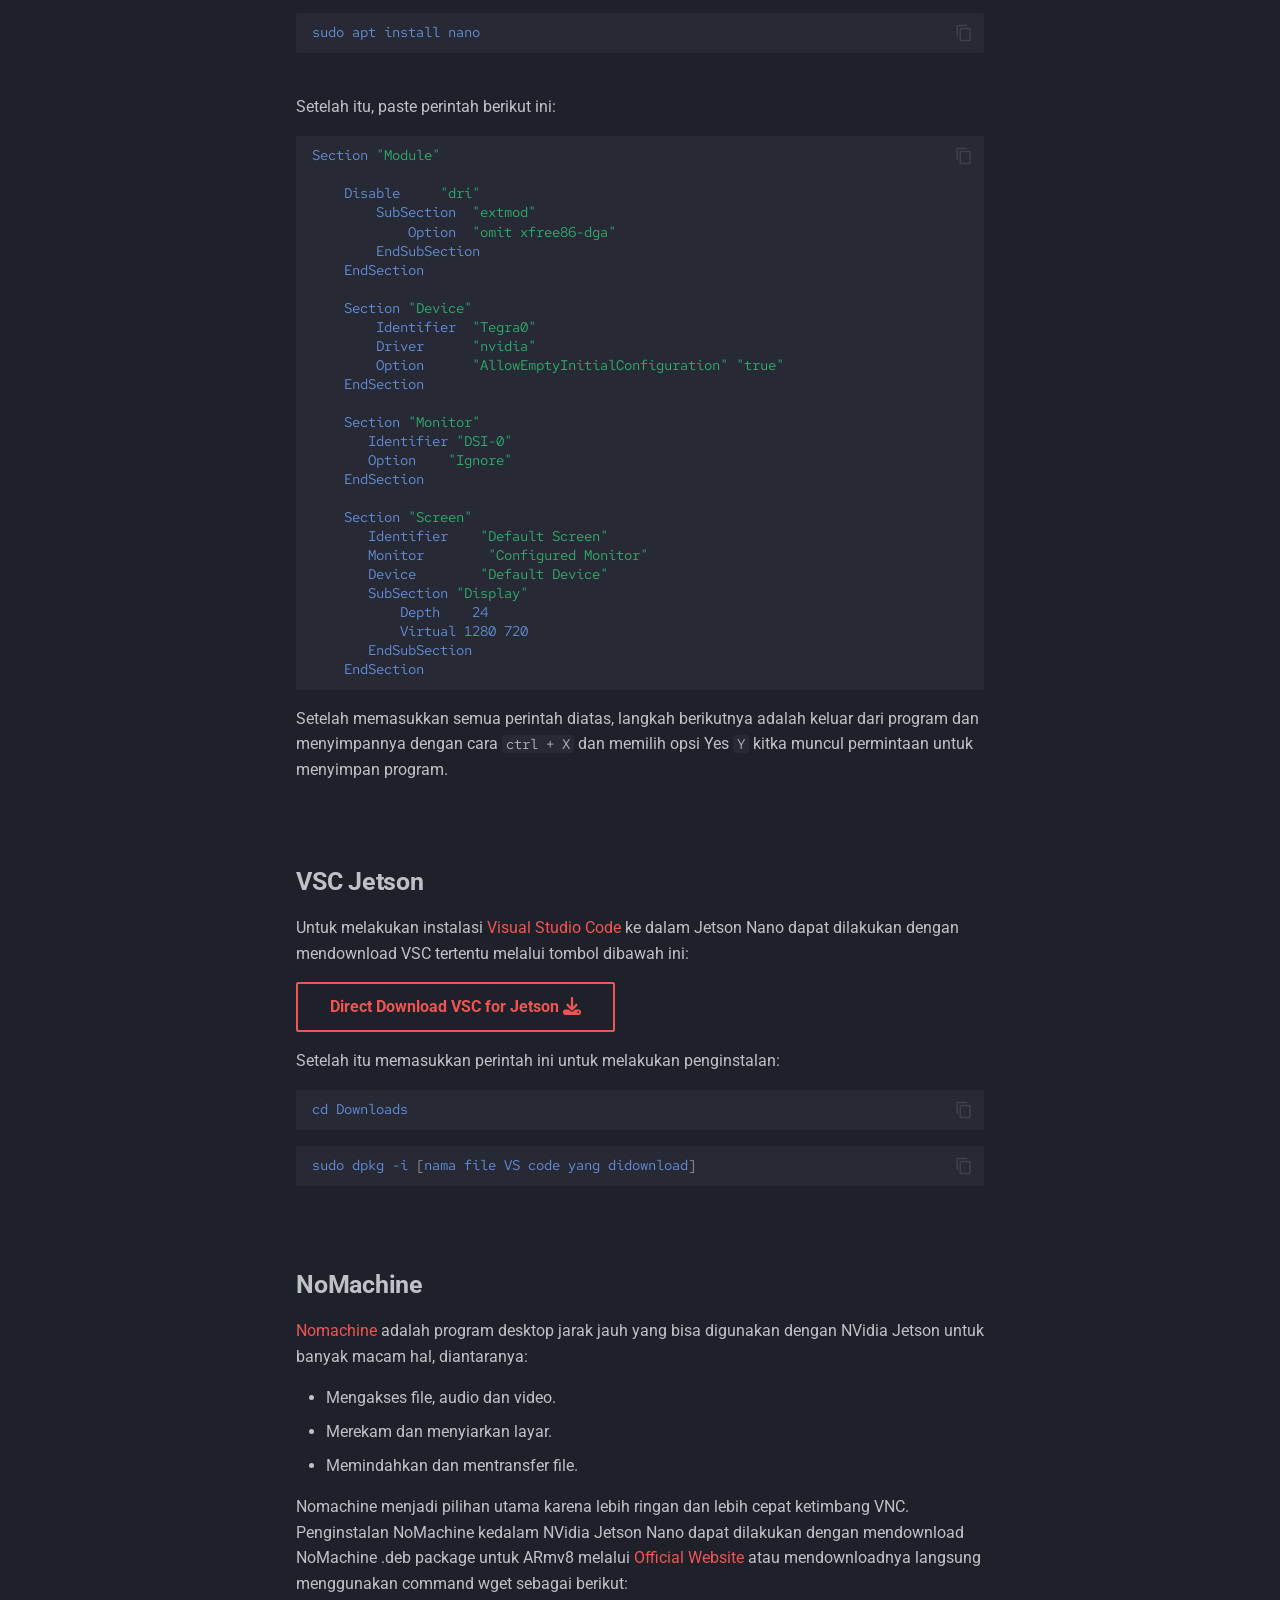
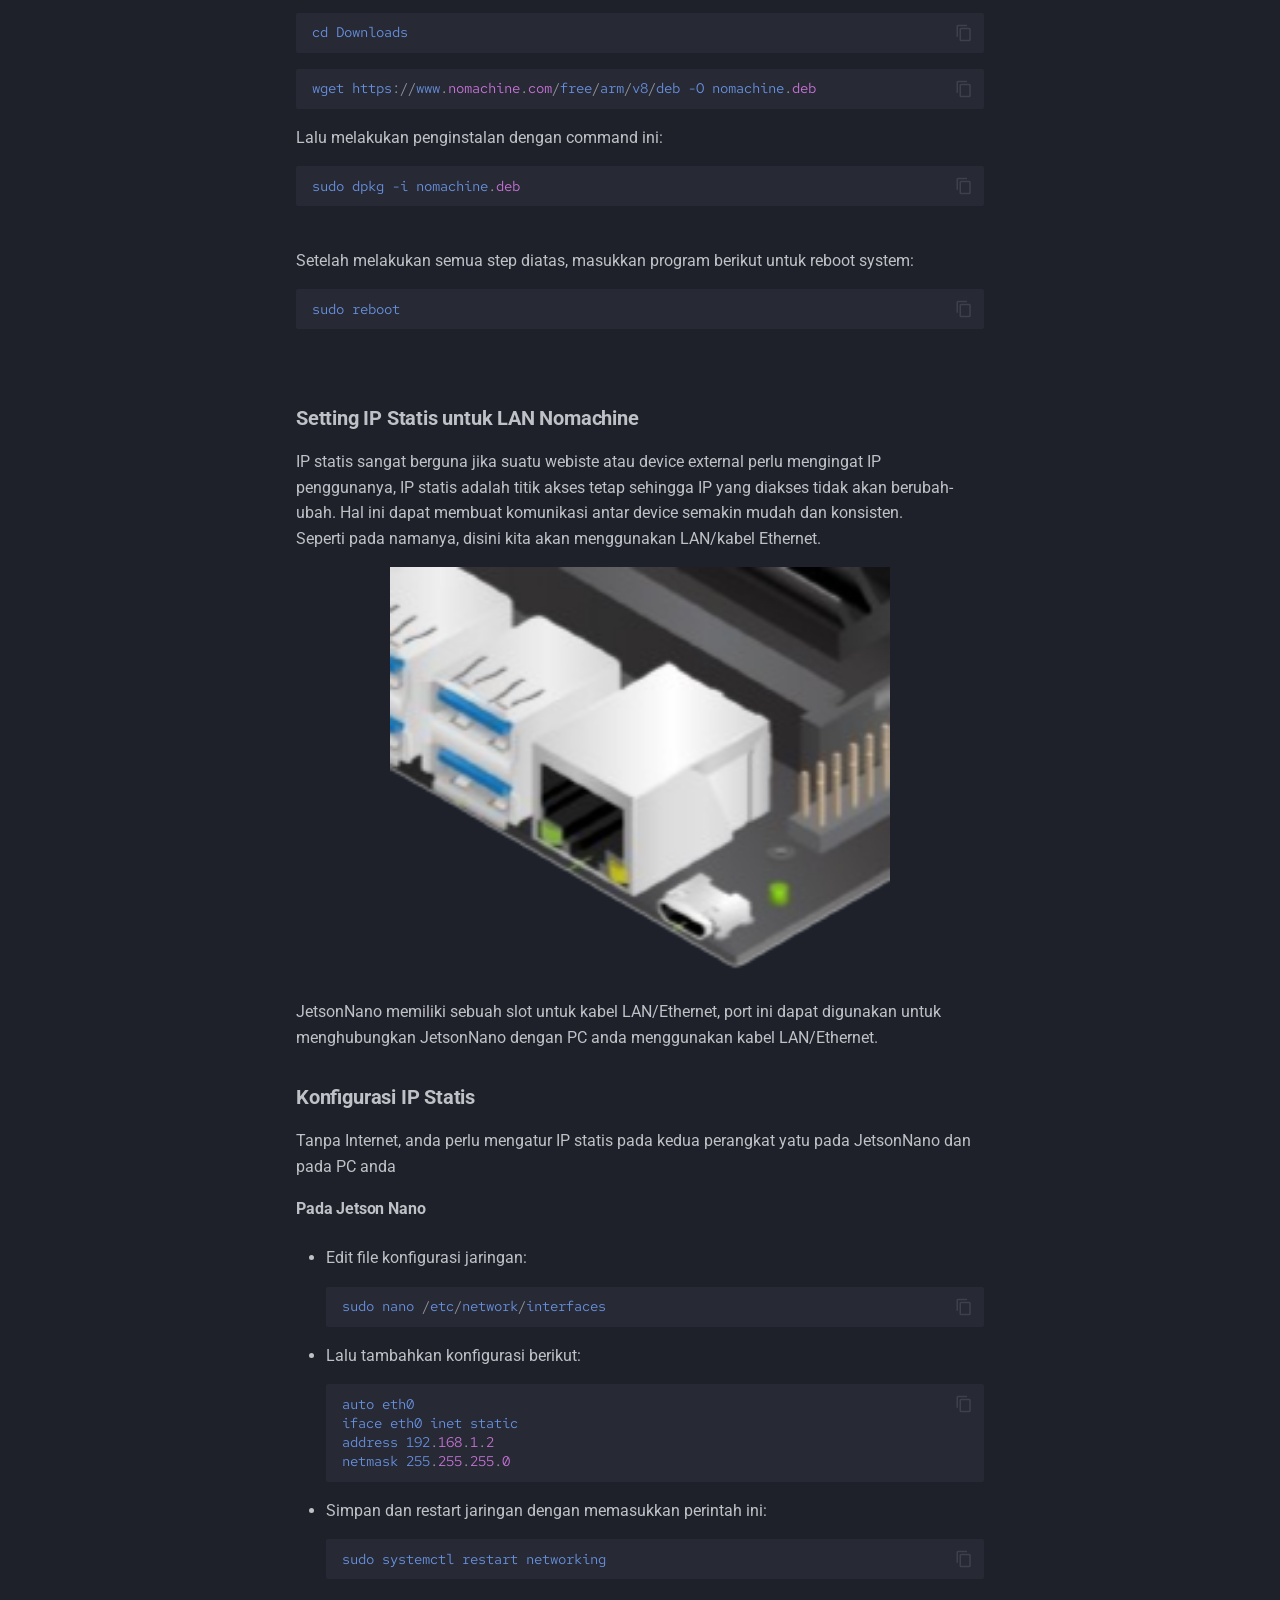
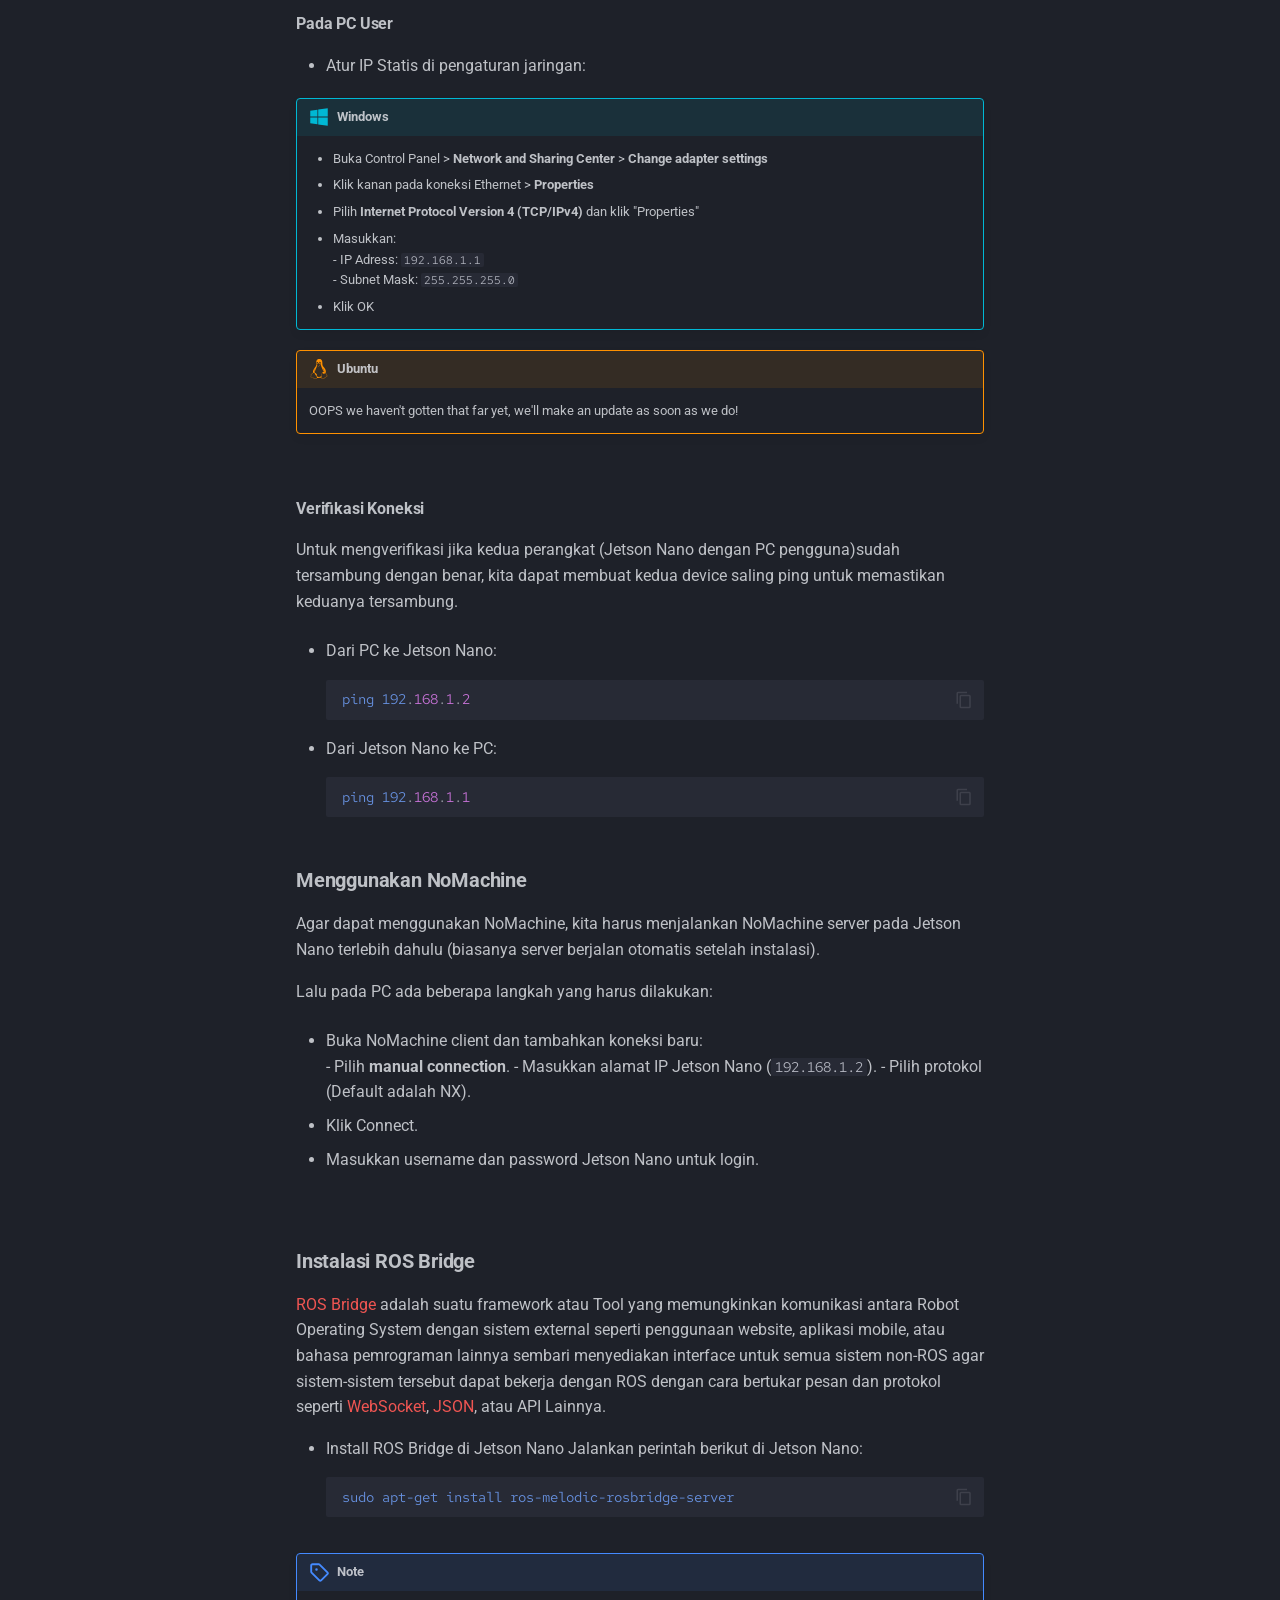
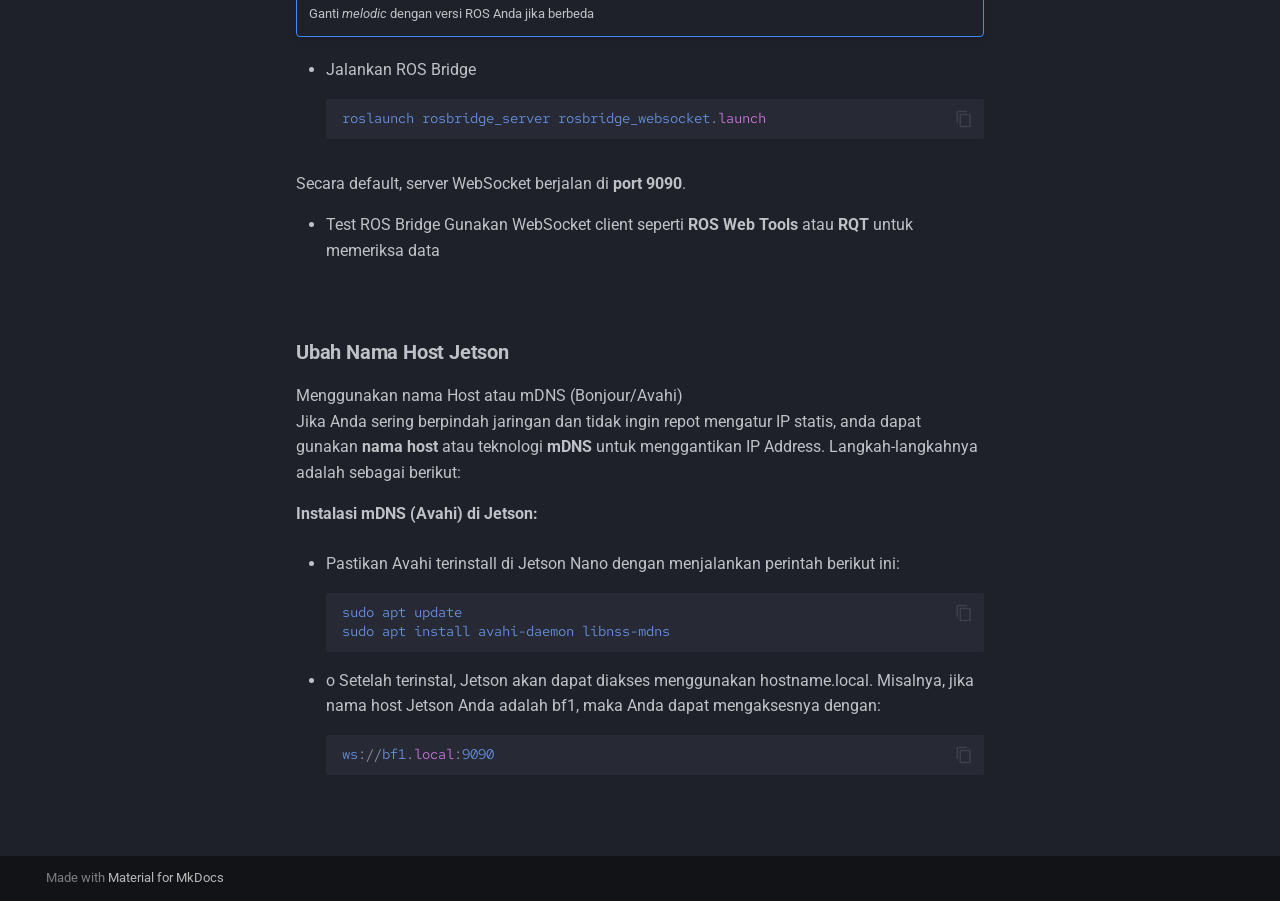
==== commit 98e7bf84: "wow" ====
--- a/2-setup/index.html
+++ b/2-setup/index.html
@@ -90,6 +90,8 @@
     
     
       <link rel="stylesheet" href="../css/intro.css">
+    
+      <link rel="stylesheet" href="../css/easter-egg.css">
     
     <script>__md_scope=new URL("..",location),__md_hash=e=>[...e].reduce(((e,_)=>(e<<5)-e+_.charCodeAt(0)),0),__md_get=(e,_=localStorage,t=__md_scope)=>JSON.parse(_.getItem(t.pathname+"."+e)),__md_set=(e,_,t=localStorage,a=__md_scope)=>{try{t.setItem(a.pathname+"."+e,JSON.stringify(_))}catch(e){}}</script>
     
@@ -956,9 +958,9 @@
       
         <script src="https://cdnjs.cloudflare.com/ajax/libs/gsap/3.12.2/gsap.min.js"></script>
       
-        <script src="../js/blur-transition.js"></script>
-      
         <script src="../js/intro.js"></script>
+      
+        <script src="../js/easter-egg.js"></script>
       
     
   </body>
--- a/css/easter-egg.css
+++ b/css/easter-egg.css
@@ -0,0 +1,53 @@
+/* Make the hidden link look like regular text */
+.hidden-link {
+    color: inherit; /* Same color as normal text */
+    text-decoration: none; /* Remove underline */
+    cursor: pointer; /* Show pointer on hover */
+    position: relative;
+}
+
+/* Optional: Subtle hover effect */
+.hidden-link:hover {
+    text-shadow: 0 0 5px rgba(255, 255, 255, 0.3);
+}
+
+/* Popup Overlay */
+.easter-egg-popup {
+    position: fixed;
+    top: 0;
+    left: 0;
+    width: 100%;
+    height: 100%;
+    background: rgba(0, 0, 0, 0.7);
+    display: flex;
+    align-items: center;
+    justify-content: center;
+    z-index: 9999;
+    animation: fadeIn 0.5s ease;
+}
+
+/* Popup Content */
+.popup-content {
+    background: white;
+    padding: 20px;
+    text-align: center;
+    border-radius: 10px;
+    box-shadow: 0 0 15px rgba(0,0,0,0.5);
+}
+
+/* Close Button */
+.close-btn {
+    margin-top: 15px;
+    padding: 8px 16px;
+    border: none;
+    background-color: #ff5555;
+    color: white;
+    border-radius: 5px;
+    cursor: pointer;
+}
+
+/* Fade In Animation */
+@keyframes fadeIn {
+    from { opacity: 0; }
+    to { opacity: 1; }
+}
